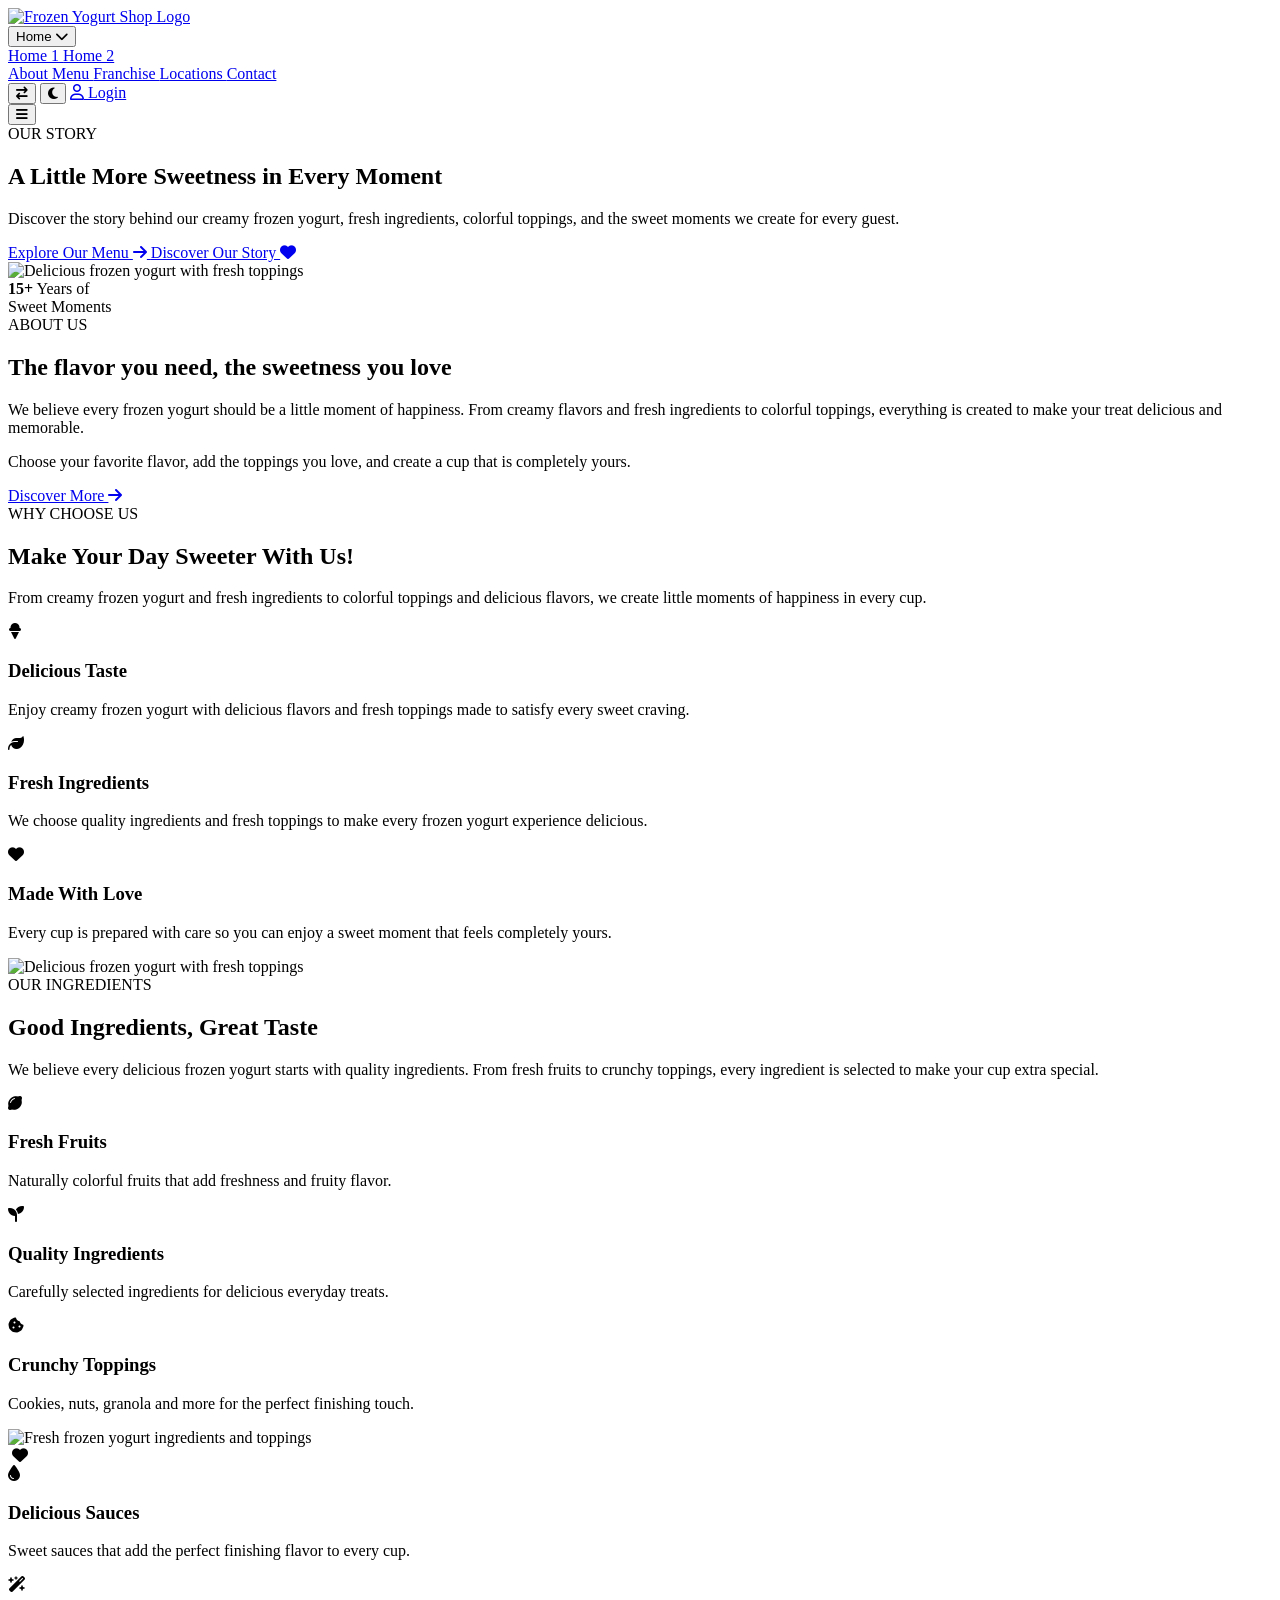
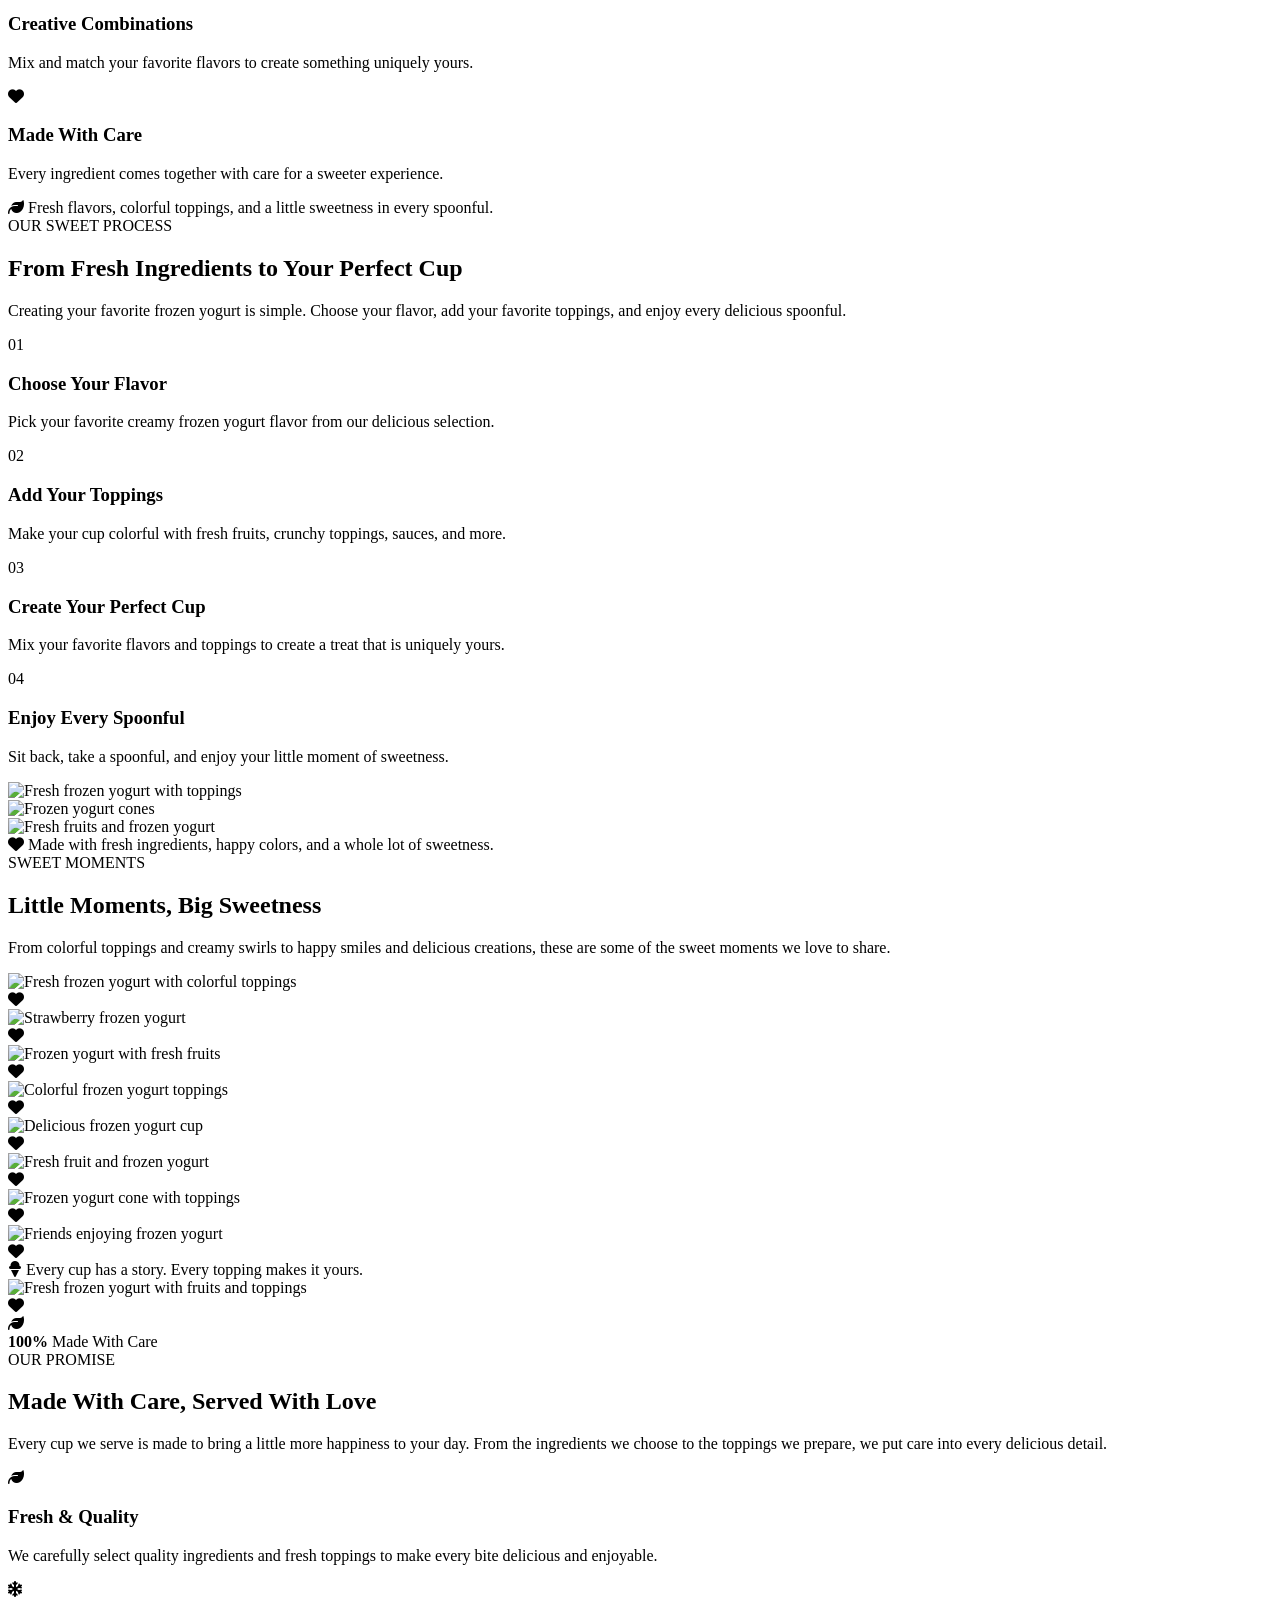
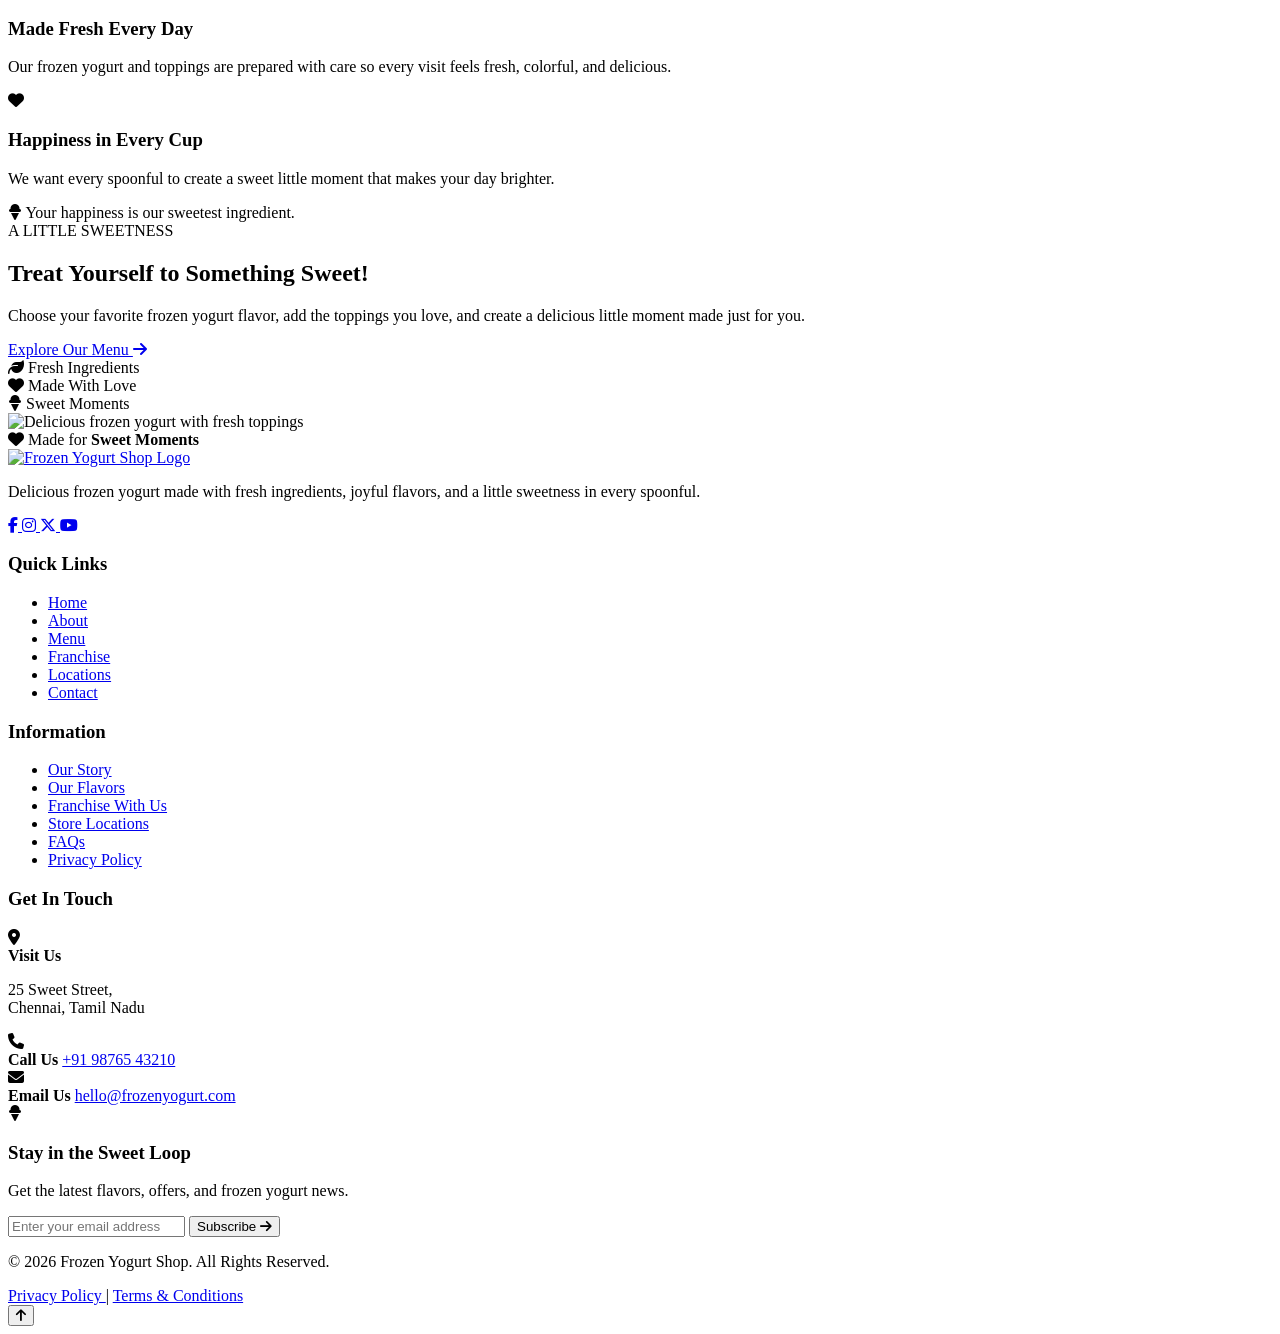
==== about.html @ fe664c63 "Add files via upload" ====
<!DOCTYPE html>

<html lang="en">

<head>
  <meta charset="UTF-8">
  <meta name="viewport" content="width=device-width, initial-scale=1.0">
  <title>Froyo Bliss | Frozen Yogurt Shop</title>

  <!-- Favicon -->

  <link rel="icon" type="image/png" href="images/logo.png">

  <!-- Google Fonts -->

  <link rel="preconnect" href="https://fonts.googleapis.com">
  <link rel="preconnect" href="https://fonts.gstatic.com" crossorigin>
  <link href="https://fonts.googleapis.com/css2?family=Poppins:wght@300;400;500;600;700;800&display=swap" rel="stylesheet">

  <!-- Font Awesome -->

  <link rel="stylesheet" href="https://cdnjs.cloudflare.com/ajax/libs/font-awesome/6.7.2/css/all.min.css">

  <!-- CSS -->

  <link rel="stylesheet" href="css/style.css">
  <link rel="stylesheet" href="css/responsive.css">
</head>

<body>

<!-- =========================================================
     FROZEN YOGURT SHOP
     HEADER START
========================================================= -->

<header class="site-header" id="siteHeader">

    <div class="header-container">

        <!-- =================================================
             LOGO
        ================================================== -->

        <a
            href="index.html"
            class="site-logo"
            aria-label="Frozen Yogurt Shop Home"
        >

            <img
                src="images/logo.png"
                alt="Frozen Yogurt Shop Logo"
            >

        </a>


        <!-- =================================================
             MAIN NAVIGATION
        ================================================== -->

        <nav
            class="main-nav"
            id="mainNav"
            aria-label="Main Navigation"
        >

            <!-- =============================================
                 HOME DROPDOWN
            ============================================== -->

            <div class="nav-dropdown">

                <button
                    type="button"
                    class="nav-dropdown-toggle"
                    aria-expanded="false"
                    aria-haspopup="true"
                >

                    <span>Home</span>

                    <i
                        class="fa-solid fa-chevron-down"
                        aria-hidden="true"
                    ></i>

                </button>


                <div class="nav-dropdown-menu">

                    <a href="index.html">
                        Home 1
                    </a>

                    <a href="home2.html">
                        Home 2
                    </a>

                </div>

            </div>


            <!-- =============================================
                 ABOUT
            ============================================== -->

            <a
                href="about.html"
                class="nav-link active"
            >
                About
            </a>


            <!-- =============================================
                 MENU
            ============================================== -->

            <a
                href="menu.html"
                class="nav-link"
            >
                Menu
            </a>


            <!-- =============================================
                 FRANCHISE
            ============================================== -->

            <a
                href="franchise.html"
                class="nav-link"
            >
                Franchise
            </a>


            <!-- =============================================
                 LOCATIONS
            ============================================== -->

            <a
                href="locations.html"
                class="nav-link"
            >
                Locations
            </a>


            <!-- =============================================
                 CONTACT
            ============================================== -->

            <a
                href="contact.html"
                class="nav-link"
            >
                Contact
            </a>


            <!-- =============================================
                 HEADER CONTROLS
            ============================================== -->

            <div class="header-controls">

                <!-- =========================================
                     RTL BUTTON
                ========================================== -->

                <button
                    type="button"
                    class="header-control-btn rtl-toggle"
                    id="rtlToggle"
                    aria-label="Switch to RTL mode"
                    title="RTL Mode"
                >

                    <i
                        class="fa-solid fa-arrow-right-arrow-left"
                        aria-hidden="true"
                    ></i>

                </button>


                <!-- =========================================
                     DARK MODE BUTTON
                ========================================== -->

                <button
                    type="button"
                    class="header-control-btn dark-mode-toggle"
                    id="darkModeToggle"
                    aria-label="Enable dark mode"
                    title="Dark Mode"
                >

                    <i
                        class="fa-solid fa-moon"
                        aria-hidden="true"
                    ></i>

                </button>


                <!-- =========================================
                     LOGIN BUTTON
                ========================================== -->

                <a
                    href="login.html"
                    class="login-btn"
                >

                    <i
                        class="fa-regular fa-user"
                        aria-hidden="true"
                    ></i>

                    <span>
                        Login
                    </span>

                </a>

            </div>

        </nav>


        <!-- =================================================
             HAMBURGER BUTTON
        ================================================== -->

        <button
            type="button"
            class="menu-toggle"
            id="menuToggle"
            aria-label="Open navigation menu"
            aria-expanded="false"
            aria-controls="mainNav"
        >

            <i
                class="fa-solid fa-bars"
                aria-hidden="true"
            ></i>

        </button>

    </div>

</header>
<!-- =========================================================
     ABOUT PAGE - HERO
========================================================= -->

<section class="about-hero" id="aboutHero">

    <div class="about-hero-overlay"></div>

    <div class="about-hero-container">

        <div class="about-hero-content">

            <span class="about-hero-label">
                OUR STORY
            </span>

            <h1>
                A Little More
                <span>Sweetness</span>
                in Every Moment
            </h1>

            <p>
                Discover the story behind our creamy frozen yogurt,
                fresh ingredients, colorful toppings, and the
                sweet moments we create for every guest.
            </p>

            <div class="about-hero-buttons">

                <a
                    href="menu.html"
                    class="about-hero-btn"
                >
                    Explore Our Menu

                    <i
                        class="fa-solid fa-arrow-right"
                        aria-hidden="true"
                    ></i>
                </a>

                <a
                    href="#aboutStory"
                    class="about-hero-link"
                >
                    Discover Our Story

                    <i
                        class="fa-solid fa-heart"
                        aria-hidden="true"
                    ></i>
                </a>

            </div>

        </div>

    </div>

</section>
<!-- =========================================================
     ABOUT PAGE - OUR STORY
========================================================= -->

<section class="about-story" id="aboutStory">

    <div class="about-story-container">

        <!-- ================================================
             IMAGE AREA
        ================================================= -->

        <div class="about-story-image-area">

            <div class="about-story-mint-shape"></div>

            <div class="about-story-image">
                <img
                    src="images/about-story.jpg"
                    alt="Delicious frozen yogurt with fresh toppings"
                >
            </div>

            <!-- EXPERIENCE BADGE -->
            <div class="about-story-badge">
                <strong>15+</strong>
                <span>Years of<br>Sweet Moments</span>
            </div>

            <!-- DECORATIONS -->
            <span class="about-story-decoration about-story-decoration-one"></span>
            <span class="about-story-decoration about-story-decoration-two"></span>
            <span class="about-story-decoration about-story-decoration-three"></span>

        </div>


        <!-- ================================================
             CONTENT AREA
        ================================================= -->

        <div class="about-story-content">

            <span class="about-story-label">
                ABOUT US
            </span>

            <h2>
                The flavor you need,
                <span>the sweetness you love</span>
            </h2>

            <p class="about-story-description">
                We believe every frozen yogurt should be a little
                moment of happiness. From creamy flavors and fresh
                ingredients to colorful toppings, everything is
                created to make your treat delicious and memorable.
            </p>

            <p class="about-story-description">
                Choose your favorite flavor, add the toppings you love,
                and create a cup that is completely yours.
            </p>

            <a href="menu.html" class="about-story-btn">
                Discover More
                <i class="fa-solid fa-arrow-right" aria-hidden="true"></i>
            </a>

        </div>

    </div>

</section>
<!-- =========================================================
     ABOUT PAGE - WHY CHOOSE US
========================================================= -->

<section class="about-why" id="aboutWhy">

    <div class="about-why-container">

        <!-- ================================================
             CONTENT
        ================================================= -->

        <div class="about-why-content">

            <span class="about-why-label">
                WHY CHOOSE US
            </span>

            <h2>
                Make Your Day
                <span>Sweeter With Us!</span>
            </h2>

            <p class="about-why-intro">
                From creamy frozen yogurt and fresh ingredients
                to colorful toppings and delicious flavors,
                we create little moments of happiness in every cup.
            </p>


            <!-- FEATURE 01 -->

            <div class="about-why-feature">

                <div class="about-why-icon">
                    <i class="fa-solid fa-ice-cream"></i>
                </div>

                <div class="about-why-feature-content">

                    <h3>
                        Delicious Taste
                    </h3>

                    <p>
                        Enjoy creamy frozen yogurt with delicious
                        flavors and fresh toppings made to satisfy
                        every sweet craving.
                    </p>

                </div>

            </div>


            <!-- FEATURE 02 -->

            <div class="about-why-feature">

                <div class="about-why-icon">
                    <i class="fa-solid fa-leaf"></i>
                </div>

                <div class="about-why-feature-content">

                    <h3>
                        Fresh Ingredients
                    </h3>

                    <p>
                        We choose quality ingredients and fresh
                        toppings to make every frozen yogurt
                        experience delicious.
                    </p>

                </div>

            </div>


            <!-- FEATURE 03 -->

            <div class="about-why-feature">

                <div class="about-why-icon">
                    <i class="fa-solid fa-heart"></i>
                </div>

                <div class="about-why-feature-content">

                    <h3>
                        Made With Love
                    </h3>

                    <p>
                        Every cup is prepared with care so you
                        can enjoy a sweet moment that feels
                        completely yours.
                    </p>

                </div>

            </div>

        </div>


        <!-- ================================================
             IMAGE
        ================================================= -->

        <div class="about-why-image-area">

            <div class="about-why-mint-shape"></div>

            <div class="about-why-image">

                <img
                    src="images/about-why.jpg"
                    alt="Delicious frozen yogurt with fresh toppings"
                >

            </div>


            <!-- DECORATIONS -->

            <span class="about-why-decoration about-why-decoration-one"></span>

            <span class="about-why-decoration about-why-decoration-two"></span>

            <span class="about-why-decoration about-why-decoration-three"></span>

            <span class="about-why-decoration about-why-decoration-four"></span>

        </div>

    </div>

</section>
<!-- =========================================================
     ABOUT PAGE - OUR INGREDIENTS
========================================================= -->

<section class="about-ingredients" id="aboutIngredients">

    <div class="about-ingredients-container">

        <!-- =================================================
             SECTION HEADING
        ================================================== -->

        <div class="about-ingredients-heading">

            <span class="about-ingredients-label">
                OUR INGREDIENTS
            </span>

            <h2>
                Good Ingredients,
                <span>Great Taste</span>
            </h2>

            <p>
                We believe every delicious frozen yogurt starts
                with quality ingredients. From fresh fruits to
                crunchy toppings, every ingredient is selected
                to make your cup extra special.
            </p>

        </div>


        <!-- =================================================
             INGREDIENTS CONTENT
        ================================================== -->

        <div class="about-ingredients-content">

            <!-- LEFT INGREDIENTS -->

            <div class="about-ingredients-list about-ingredients-left">

                <div class="about-ingredient-item">

                    <div class="about-ingredient-icon">
                        <i class="fa-solid fa-lemon"></i>
                    </div>

                    <div class="about-ingredient-text">
                        <h3>Fresh Fruits</h3>

                        <p>
                            Naturally colorful fruits that add
                            freshness and fruity flavor.
                        </p>
                    </div>

                </div>


                <div class="about-ingredient-item">

                    <div class="about-ingredient-icon">
                        <i class="fa-solid fa-seedling"></i>
                    </div>

                    <div class="about-ingredient-text">
                        <h3>Quality Ingredients</h3>

                        <p>
                            Carefully selected ingredients for
                            delicious everyday treats.
                        </p>
                    </div>

                </div>


                <div class="about-ingredient-item">

                    <div class="about-ingredient-icon">
                        <i class="fa-solid fa-cookie-bite"></i>
                    </div>

                    <div class="about-ingredient-text">
                        <h3>Crunchy Toppings</h3>

                        <p>
                            Cookies, nuts, granola and more for
                            the perfect finishing touch.
                        </p>
                    </div>

                </div>

            </div>


            <!-- =================================================
                 CENTER IMAGE
            ================================================== -->

            <div class="about-ingredients-center">

                <div class="about-ingredients-circle"></div>

                <div class="about-ingredients-image">

                    <img
                        src="images/about-ingredients.jpg"
                        alt="Fresh frozen yogurt ingredients and toppings"
                    >

                </div>

                <span class="about-ingredients-floating about-ingredients-floating-one">
                    <i class="fa-solid fa-strawberry"></i>
                </span>

                <span class="about-ingredients-floating about-ingredients-floating-two">
                    <i class="fa-solid fa-heart"></i>
                </span>

            </div>


            <!-- RIGHT INGREDIENTS -->

            <div class="about-ingredients-list about-ingredients-right">

                <div class="about-ingredient-item">

                    <div class="about-ingredient-icon">
                        <i class="fa-solid fa-droplet"></i>
                    </div>

                    <div class="about-ingredient-text">
                        <h3>Delicious Sauces</h3>

                        <p>
                            Sweet sauces that add the perfect
                            finishing flavor to every cup.
                        </p>
                    </div>

                </div>


                <div class="about-ingredient-item">

                    <div class="about-ingredient-icon">
                        <i class="fa-solid fa-wand-magic-sparkles"></i>
                    </div>

                    <div class="about-ingredient-text">
                        <h3>Creative Combinations</h3>

                        <p>
                            Mix and match your favorite flavors
                            to create something uniquely yours.
                        </p>
                    </div>

                </div>


                <div class="about-ingredient-item">

                    <div class="about-ingredient-icon">
                        <i class="fa-solid fa-heart"></i>
                    </div>

                    <div class="about-ingredient-text">
                        <h3>Made With Care</h3>

                        <p>
                            Every ingredient comes together with
                            care for a sweeter experience.
                        </p>
                    </div>

                </div>

            </div>

        </div>


        <!-- =================================================
             BOTTOM NOTE
        ================================================== -->

        <div class="about-ingredients-note">

            <i class="fa-solid fa-leaf"></i>

            <span>
                Fresh flavors, colorful toppings, and a little
                sweetness in every spoonful.
            </span>

        </div>

    </div>

</section>
<!-- =========================================================
     ABOUT PAGE - HOW WE MAKE IT
========================================================= -->

<section class="about-process" id="aboutProcess">

    <div class="about-process-container">

        <!-- =================================================
             SECTION HEADING
        ================================================== -->

        <div class="about-process-heading">

            <span class="about-process-label">
                OUR SWEET PROCESS
            </span>

            <h2>
                From Fresh Ingredients
                <span>to Your Perfect Cup</span>
            </h2>

            <p>
                Creating your favorite frozen yogurt is simple.
                Choose your flavor, add your favorite toppings,
                and enjoy every delicious spoonful.
            </p>

        </div>


        <!-- =================================================
             MAIN CONTENT
        ================================================== -->

        <div class="about-process-content">


            <!-- =================================================
                 LEFT — PROCESS LIST
            ================================================== -->

            <div class="about-process-list">


                <!-- STEP 01 -->

                <div class="about-process-item">

                    <div class="about-process-number">
                        01
                    </div>

                    <div class="about-process-line"></div>

                    <div class="about-process-text">

                        <h3>
                            Choose Your Flavor
                        </h3>

                        <p>
                            Pick your favorite creamy frozen yogurt
                            flavor from our delicious selection.
                        </p>

                    </div>

                </div>


                <!-- STEP 02 -->

                <div class="about-process-item">

                    <div class="about-process-number">
                        02
                    </div>

                    <div class="about-process-line"></div>

                    <div class="about-process-text">

                        <h3>
                            Add Your Toppings
                        </h3>

                        <p>
                            Make your cup colorful with fresh fruits,
                            crunchy toppings, sauces, and more.
                        </p>

                    </div>

                </div>


                <!-- STEP 03 -->

                <div class="about-process-item">

                    <div class="about-process-number">
                        03
                    </div>

                    <div class="about-process-line"></div>

                    <div class="about-process-text">

                        <h3>
                            Create Your Perfect Cup
                        </h3>

                        <p>
                            Mix your favorite flavors and toppings
                            to create a treat that is uniquely yours.
                        </p>

                    </div>

                </div>


                <!-- STEP 04 -->

                <div class="about-process-item">

                    <div class="about-process-number">
                        04
                    </div>

                    <div class="about-process-line"></div>

                    <div class="about-process-text">

                        <h3>
                            Enjoy Every Spoonful
                        </h3>

                        <p>
                            Sit back, take a spoonful, and enjoy
                            your little moment of sweetness.
                        </p>

                    </div>

                </div>

            </div>


            <!-- =================================================
                 RIGHT — IMAGE COLLAGE
            ================================================== -->

            <div class="about-process-gallery">

                <div class="about-process-image about-process-image-large">

                    <img
                        src="images/about-process-1.jpg"
                        alt="Fresh frozen yogurt with toppings"
                    >

                </div>


                <div class="about-process-image about-process-image-top">

                    <img
                        src="images/about-process-2.jpg"
                        alt="Frozen yogurt cones"
                    >

                </div>


                <div class="about-process-image about-process-image-bottom">

                    <img
                        src="images/about-process-3.jpg"
                        alt="Fresh fruits and frozen yogurt"
                    >

                </div>


                <!-- Decorative elements -->

                <span class="about-process-decoration about-process-decoration-one"></span>

                <span class="about-process-decoration about-process-decoration-two"></span>

                <span class="about-process-decoration about-process-decoration-three"></span>

            </div>

        </div>


        <!-- =================================================
             BOTTOM NOTE
        ================================================== -->

        <div class="about-process-note">

            <i class="fa-solid fa-heart"></i>

            <span>
                Made with fresh ingredients, happy colors,
                and a whole lot of sweetness.
            </span>

        </div>

    </div>

</section>
<!-- =========================================================
     ABOUT PAGE - SWEET MOMENTS / GALLERY
========================================================= -->

<section class="about-gallery" id="aboutGallery">

    <div class="about-gallery-container">

        <!-- =================================================
             SECTION HEADING
        ================================================== -->

        <div class="about-gallery-heading">

            <span class="about-gallery-label">
                SWEET MOMENTS
            </span>

            <h2>
                Little Moments,
                <span>Big Sweetness</span>
            </h2>

            <p>
                From colorful toppings and creamy swirls to
                happy smiles and delicious creations, these are
                some of the sweet moments we love to share.
            </p>

        </div>


        <!-- =================================================
             GALLERY
        ================================================== -->

        <div class="about-gallery-grid">


            <!-- =================================================
                 LARGE IMAGE
            ================================================== -->

            <div class="about-gallery-item about-gallery-item-large">

                <img
                    src="images/about-gallery-1.jpg"
                    alt="Fresh frozen yogurt with colorful toppings"
                    loading="lazy"
                >

                <div class="about-gallery-overlay">

                    <span>
                        <i class="fa-solid fa-heart"></i>
                    </span>

                </div>

            </div>


            <!-- =================================================
                 IMAGE 2
            ================================================== -->

            <div class="about-gallery-item">

                <img
                    src="images/about-gallery-2.jpg"
                    alt="Strawberry frozen yogurt"
                    loading="lazy"
                >

                <div class="about-gallery-overlay">

                    <span>
                        <i class="fa-solid fa-heart"></i>
                    </span>

                </div>

            </div>


            <!-- =================================================
                 IMAGE 3
            ================================================== -->

            <div class="about-gallery-item">

                <img
                    src="images/about-gallery-3.jpg"
                    alt="Frozen yogurt with fresh fruits"
                    loading="lazy"
                >

                <div class="about-gallery-overlay">

                    <span>
                        <i class="fa-solid fa-heart"></i>
                    </span>

                </div>

            </div>


            <!-- =================================================
                 IMAGE 4
            ================================================== -->

            <div class="about-gallery-item">

                <img
                    src="images/about-gallery-4.jpg"
                    alt="Colorful frozen yogurt toppings"
                    loading="lazy"
                >

                <div class="about-gallery-overlay">

                    <span>
                        <i class="fa-solid fa-heart"></i>
                    </span>

                </div>

            </div>


            <!-- =================================================
                 IMAGE 5
            ================================================== -->

            <div class="about-gallery-item about-gallery-item-tall">

                <img
                    src="images/about-gallery-5.jpg"
                    alt="Delicious frozen yogurt cup"
                    loading="lazy"
                >

                <div class="about-gallery-overlay">

                    <span>
                        <i class="fa-solid fa-heart"></i>
                    </span>

                </div>

            </div>


            <!-- =================================================
                 IMAGE 6
            ================================================== -->

            <div class="about-gallery-item">

                <img
                    src="images/about-gallery-6.jpg"
                    alt="Fresh fruit and frozen yogurt"
                    loading="lazy"
                >

                <div class="about-gallery-overlay">

                    <span>
                        <i class="fa-solid fa-heart"></i>
                    </span>

                </div>

            </div>


            <!-- =================================================
                 IMAGE 7
            ================================================== -->

            <div class="about-gallery-item">

                <img
                    src="images/about-gallery-7.jpg"
                    alt="Frozen yogurt cone with toppings"
                    loading="lazy"
                >

                <div class="about-gallery-overlay">

                    <span>
                        <i class="fa-solid fa-heart"></i>
                    </span>

                </div>

            </div>


            <!-- =================================================
                 IMAGE 8
            ================================================== -->

            <div class="about-gallery-item about-gallery-item-wide">

                <img
                    src="images/about-gallery-8.jpg"
                    alt="Friends enjoying frozen yogurt"
                    loading="lazy"
                >

                <div class="about-gallery-overlay">

                    <span>
                        <i class="fa-solid fa-heart"></i>
                    </span>

                </div>

            </div>


            <!-- =================================================
                 DECORATIVE SHAPES
            ================================================== -->

            <span class="about-gallery-decoration about-gallery-decoration-one"></span>

            <span class="about-gallery-decoration about-gallery-decoration-two"></span>

            <span class="about-gallery-decoration about-gallery-decoration-three"></span>

        </div>


        <!-- =================================================
             BOTTOM MESSAGE
        ================================================== -->

        <div class="about-gallery-note">

            <i class="fa-solid fa-ice-cream"></i>

            <span>
                Every cup has a story. Every topping makes it yours.
            </span>

        </div>

    </div>

</section>
<!-- =========================================================
     ABOUT SECTION 7 — OUR PROMISE
========================================================= -->

<section class="about-promise" id="aboutPromise">

    <div class="about-promise-container">

        <!-- =================================================
             LEFT — IMAGE AREA
        ================================================== -->

        <div class="about-promise-image-area">

            <!-- Mint Organic Shape -->
            <div class="about-promise-mint-shape"></div>

            <!-- Main Image -->
            <div class="about-promise-image">

                <img
                    src="images/about-promise.jpg"
                    alt="Fresh frozen yogurt with fruits and toppings"
                    loading="lazy"
                >

            </div>

            <!-- Decorative Elements -->
            <span class="about-promise-decoration about-promise-decoration-one"></span>

            <span class="about-promise-decoration about-promise-decoration-two"></span>

            <span class="about-promise-decoration about-promise-decoration-three">
                <i class="fa-solid fa-heart" aria-hidden="true"></i>
            </span>

            <!-- Small Floating Badge -->
            <div class="about-promise-badge">

                <i class="fa-solid fa-leaf" aria-hidden="true"></i>

                <div>
                    <strong>100%</strong>
                    <span>Made With Care</span>
                </div>

            </div>

        </div>


        <!-- =================================================
             RIGHT — CONTENT AREA
        ================================================== -->

        <div class="about-promise-content">

            <!-- Eyebrow -->
            <span class="about-promise-label">
                OUR PROMISE
            </span>


            <!-- Heading -->
            <h2>
                Made With Care,
                <span>Served With Love</span>
            </h2>


            <!-- Description -->
            <p class="about-promise-intro">
                Every cup we serve is made to bring a little more
                happiness to your day. From the ingredients we choose
                to the toppings we prepare, we put care into every
                delicious detail.
            </p>


            <!-- =================================================
                 PROMISE ITEMS
            ================================================== -->

            <div class="about-promise-list">


                <!-- Promise 01 -->
                <div class="about-promise-item">

                    <div class="about-promise-icon">
                        <i class="fa-solid fa-leaf" aria-hidden="true"></i>
                    </div>

                    <div class="about-promise-item-content">

                        <h3>
                            Fresh & Quality
                        </h3>

                        <p>
                            We carefully select quality ingredients
                            and fresh toppings to make every bite
                            delicious and enjoyable.
                        </p>

                    </div>

                </div>


                <!-- Promise 02 -->
                <div class="about-promise-item">

                    <div class="about-promise-icon">
                        <i class="fa-solid fa-snowflake" aria-hidden="true"></i>
                    </div>

                    <div class="about-promise-item-content">

                        <h3>
                            Made Fresh Every Day
                        </h3>

                        <p>
                            Our frozen yogurt and toppings are prepared
                            with care so every visit feels fresh,
                            colorful, and delicious.
                        </p>

                    </div>

                </div>


                <!-- Promise 03 -->
                <div class="about-promise-item">

                    <div class="about-promise-icon">
                        <i class="fa-solid fa-heart" aria-hidden="true"></i>
                    </div>

                    <div class="about-promise-item-content">

                        <h3>
                            Happiness in Every Cup
                        </h3>

                        <p>
                            We want every spoonful to create a sweet
                            little moment that makes your day brighter.
                        </p>

                    </div>

                </div>

            </div>


            <!-- Bottom Note -->
            <div class="about-promise-note">

                <i class="fa-solid fa-ice-cream" aria-hidden="true"></i>

                <span>
                    Your happiness is our sweetest ingredient.
                </span>

            </div>

        </div>

    </div>

</section>
<!-- =========================================================
     ABOUT SECTION 8 — FINAL CTA
========================================================= -->

<section class="about-final-cta" id="aboutFinalCta">

    <div class="about-final-cta-container">

        <!-- =================================================
             LEFT — CONTENT
        ================================================== -->

        <div class="about-final-cta-content">

            <!-- Eyebrow -->
            <span class="about-final-cta-label">
                A LITTLE SWEETNESS
            </span>


            <!-- Heading -->
            <h2>
                Treat Yourself to
                <span>Something Sweet!</span>
            </h2>


            <!-- Description -->
            <p>
                Choose your favorite frozen yogurt flavor,
                add the toppings you love, and create a
                delicious little moment made just for you.
            </p>


            <!-- CTA Button -->
            <a href="menu.html" class="about-final-cta-btn">
                Explore Our Menu

                <i
                    class="fa-solid fa-arrow-right"
                    aria-hidden="true"
                ></i>
            </a>


            <!-- Small Features -->
            <div class="about-final-cta-features">

                <div class="about-final-cta-feature">
                    <i
                        class="fa-solid fa-leaf"
                        aria-hidden="true"
                    ></i>

                    <span>Fresh Ingredients</span>
                </div>


                <div class="about-final-cta-feature">
                    <i
                        class="fa-solid fa-heart"
                        aria-hidden="true"
                    ></i>

                    <span>Made With Love</span>
                </div>


                <div class="about-final-cta-feature">
                    <i
                        class="fa-solid fa-ice-cream"
                        aria-hidden="true"
                    ></i>

                    <span>Sweet Moments</span>
                </div>

            </div>

        </div>


        <!-- =================================================
             RIGHT — IMAGE
        ================================================== -->

        <div class="about-final-cta-image-area">

            <!-- Decorative Shapes -->
            <span class="about-final-cta-decoration about-final-cta-decoration-one"></span>

            <span class="about-final-cta-decoration about-final-cta-decoration-two"></span>

            <span class="about-final-cta-decoration about-final-cta-decoration-three"></span>


            <!-- Main Image -->
            <div class="about-final-cta-image">

                <img
                    src="images/about-final-cta-yogurt.jpg"
                    alt="Delicious frozen yogurt with fresh toppings"
                    loading="lazy"
                >

            </div>


            <!-- Floating Badge -->
            <div class="about-final-cta-badge">

                <i
                    class="fa-solid fa-heart"
                    aria-hidden="true"
                ></i>

                <span>
                    Made for
                    <strong>Sweet Moments</strong>
                </span>

            </div>

        </div>

    </div>

</section>
<!-- =========================================================
     FOOTER
========================================================= -->

<footer class="site-footer" id="siteFooter">

    <div class="footer-container">

        <!-- =================================================
             FOOTER TOP
        ================================================== -->

        <div class="footer-top">


            <!-- BRAND -->
            <div class="footer-column footer-brand">

                <a href="index.html" class="footer-logo">
                    <img
                        src="images/logo.png"
                        alt="Frozen Yogurt Shop Logo"
                    >
                </a>

                <p class="footer-description">
                    Delicious frozen yogurt made with fresh
                    ingredients, joyful flavors, and a little
                    sweetness in every spoonful.
                </p>

                <!-- SOCIAL LINKS -->

                <div class="footer-social">

                    <a
                        href="#"
                        aria-label="Facebook"
                        title="Facebook"
                    >
                        <i class="fa-brands fa-facebook-f"></i>
                    </a>

                    <a
                        href="#"
                        aria-label="Instagram"
                        title="Instagram"
                    >
                        <i class="fa-brands fa-instagram"></i>
                    </a>

                    <a
                        href="#"
                        aria-label="Twitter"
                        title="Twitter"
                    >
                        <i class="fa-brands fa-x-twitter"></i>
                    </a>

                    <a
                        href="#"
                        aria-label="YouTube"
                        title="YouTube"
                    >
                        <i class="fa-brands fa-youtube"></i>
                    </a>

                </div>

            </div>


            <!-- QUICK LINKS -->

            <div class="footer-column">

                <h3 class="footer-title">
                    Quick Links
                </h3>

                <ul class="footer-links">

                    <li>
                        <a href="index.html">
                            Home
                        </a>
                    </li>

                    <li>
                        <a href="about.html">
                            About
                        </a>
                    </li>

                    <li>
                        <a href="menu.html">
                            Menu
                        </a>
                    </li>

                    <li>
                        <a href="franchise.html">
                            Franchise
                        </a>
                    </li>

                    <li>
                        <a href="locations.html">
                            Locations
                        </a>
                    </li>

                    <li>
                        <a href="contact.html">
                            Contact
                        </a>
                    </li>

                </ul>

            </div>


            <!-- INFORMATION -->

            <div class="footer-column">

                <h3 class="footer-title">
                    Information
                </h3>

                <ul class="footer-links">

                    <li>
                        <a href="#">
                            Our Story
                        </a>
                    </li>

                    <li>
                        <a href="#">
                            Our Flavors
                        </a>
                    </li>

                    <li>
                        <a href="#">
                            Franchise With Us
                        </a>
                    </li>

                    <li>
                        <a href="#">
                            Store Locations
                        </a>
                    </li>

                    <li>
                        <a href="#">
                            FAQs
                        </a>
                    </li>

                    <li>
                        <a href="#">
                            Privacy Policy
                        </a>
                    </li>

                </ul>

            </div>


            <!-- CONTACT -->

            <div class="footer-column footer-contact">

                <h3 class="footer-title">
                    Get In Touch
                </h3>


                <div class="footer-contact-item">

                    <span class="footer-contact-icon">
                        <i class="fa-solid fa-location-dot"></i>
                    </span>

                    <div>
                        <strong>Visit Us</strong>

                        <p>
                            25 Sweet Street,<br>
                            Chennai, Tamil Nadu
                        </p>
                    </div>

                </div>


                <div class="footer-contact-item">

                    <span class="footer-contact-icon">
                        <i class="fa-solid fa-phone"></i>
                    </span>

                    <div>
                        <strong>Call Us</strong>

                        <a href="tel:+919876543210">
                            +91 98765 43210
                        </a>
                    </div>

                </div>


                <div class="footer-contact-item">

                    <span class="footer-contact-icon">
                        <i class="fa-solid fa-envelope"></i>
                    </span>

                    <div>
                        <strong>Email Us</strong>

                        <a href="mailto:hello@frozenyogurt.com">
                            hello@frozenyogurt.com
                        </a>
                    </div>

                </div>

            </div>

        </div>


        <!-- =================================================
             NEWSLETTER
        ================================================== -->

        <div class="footer-newsletter">

            <div class="newsletter-content">

                <span class="newsletter-icon">
                    <i class="fa-solid fa-ice-cream"></i>
                </span>

                <div>

                    <h3>
                        Stay in the Sweet Loop
                    </h3>

                    <p>
                        Get the latest flavors, offers, and
                        frozen yogurt news.
                    </p>

                </div>

            </div>


            <form
                class="newsletter-form"
                action="#"
                method="post"
            >

                <label
                    for="footerEmail"
                    class="sr-only"
                >
                    Email Address
                </label>

                <input
                    type="email"
                    id="footerEmail"
                    name="email"
                    placeholder="Enter your email address"
                    required
                >

                <button
                    type="submit"
                    class="newsletter-btn"
                >
                    Subscribe
                    <i class="fa-solid fa-arrow-right"></i>
                </button>

            </form>

        </div>


        <!-- =================================================
             FOOTER BOTTOM
        ================================================== -->

        <div class="footer-bottom">

            <p>
                © 2026 Frozen Yogurt Shop.
                All Rights Reserved.
            </p>

            <div class="footer-bottom-links">

                <a href="#">
                    Privacy Policy
                </a>

                <span>|</span>

                <a href="#">
                    Terms & Conditions
                </a>

            </div>

        </div>

    </div>

</footer>

 <!-- JS -->
<!-- =========================================================
     SCROLL TO TOP BUTTON
========================================================= -->

<button
    type="button"
    class="scroll-top-btn"
    id="scrollTopBtn"
    aria-label="Scroll to top"
    title="Back to Top"
>
    <i class="fa-solid fa-arrow-up" aria-hidden="true"></i>
</button>
  <script src="js/script.js"></script>

</body>
</html>
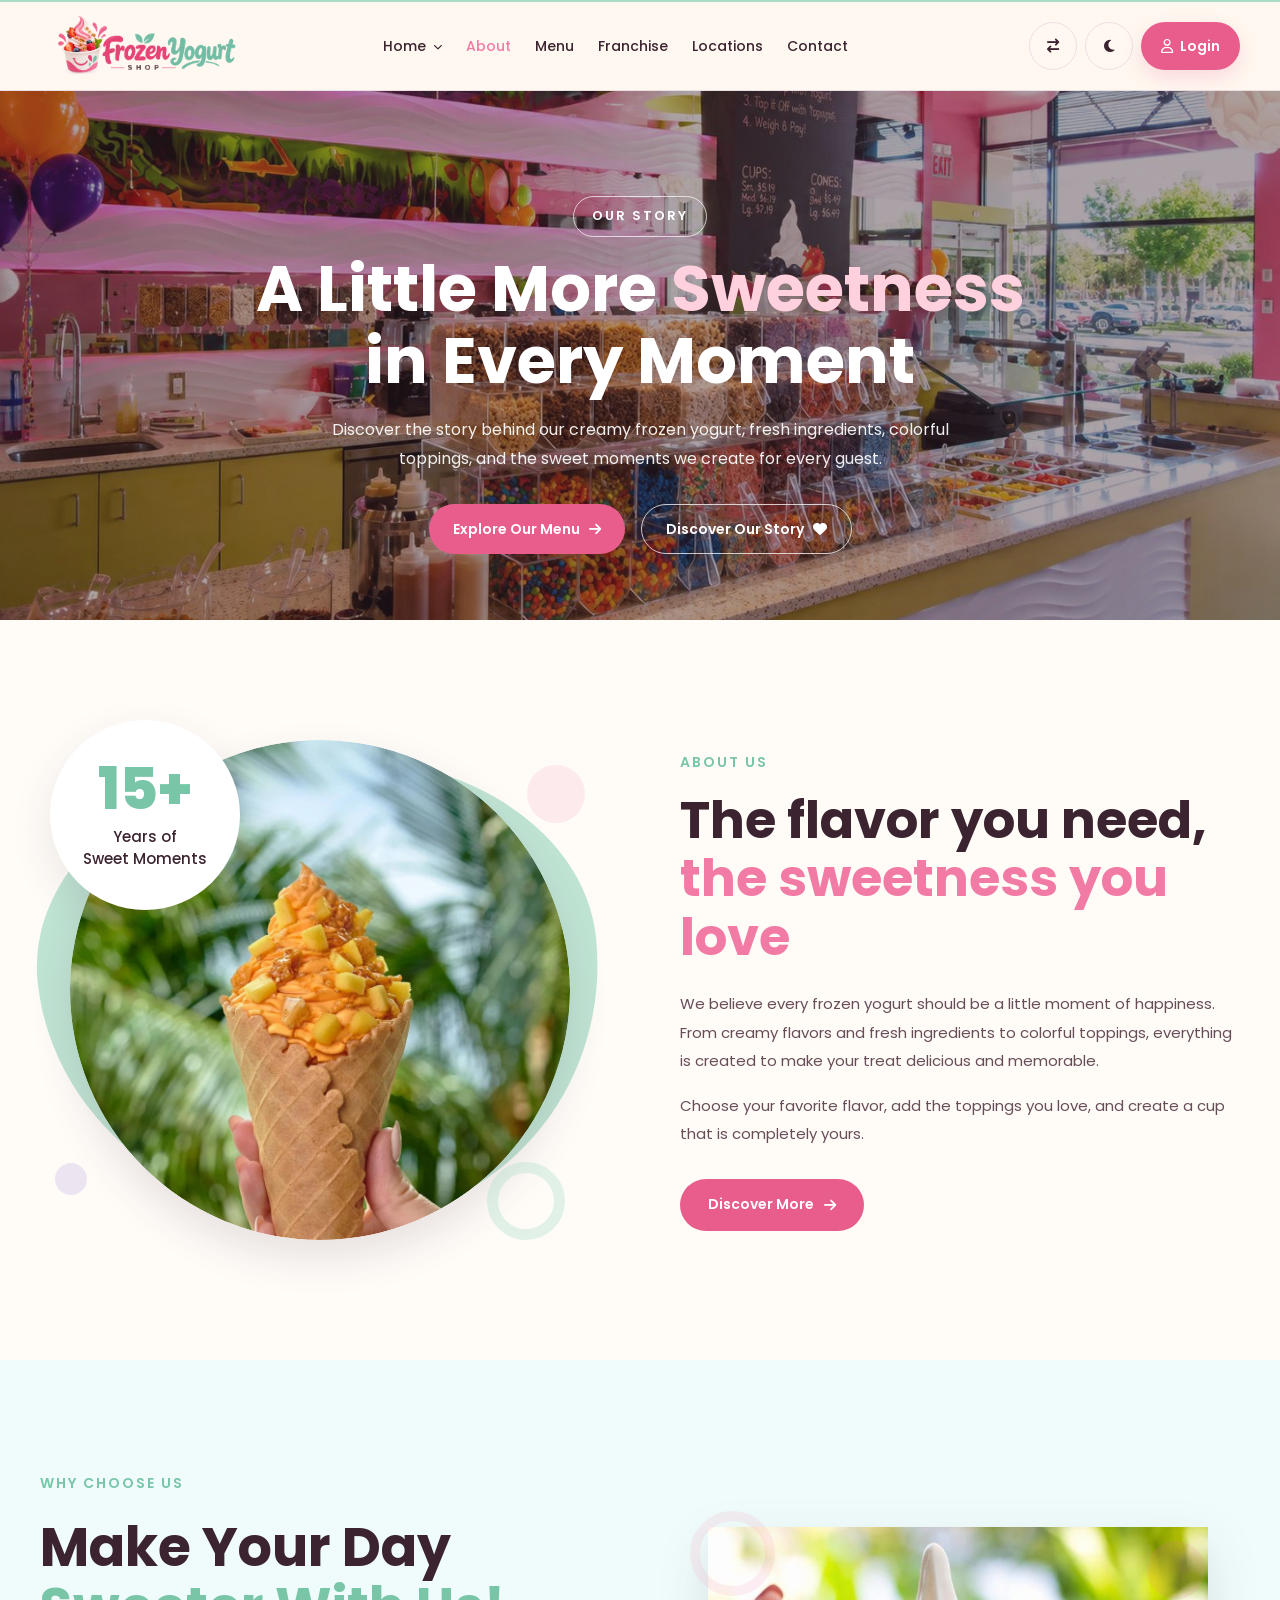
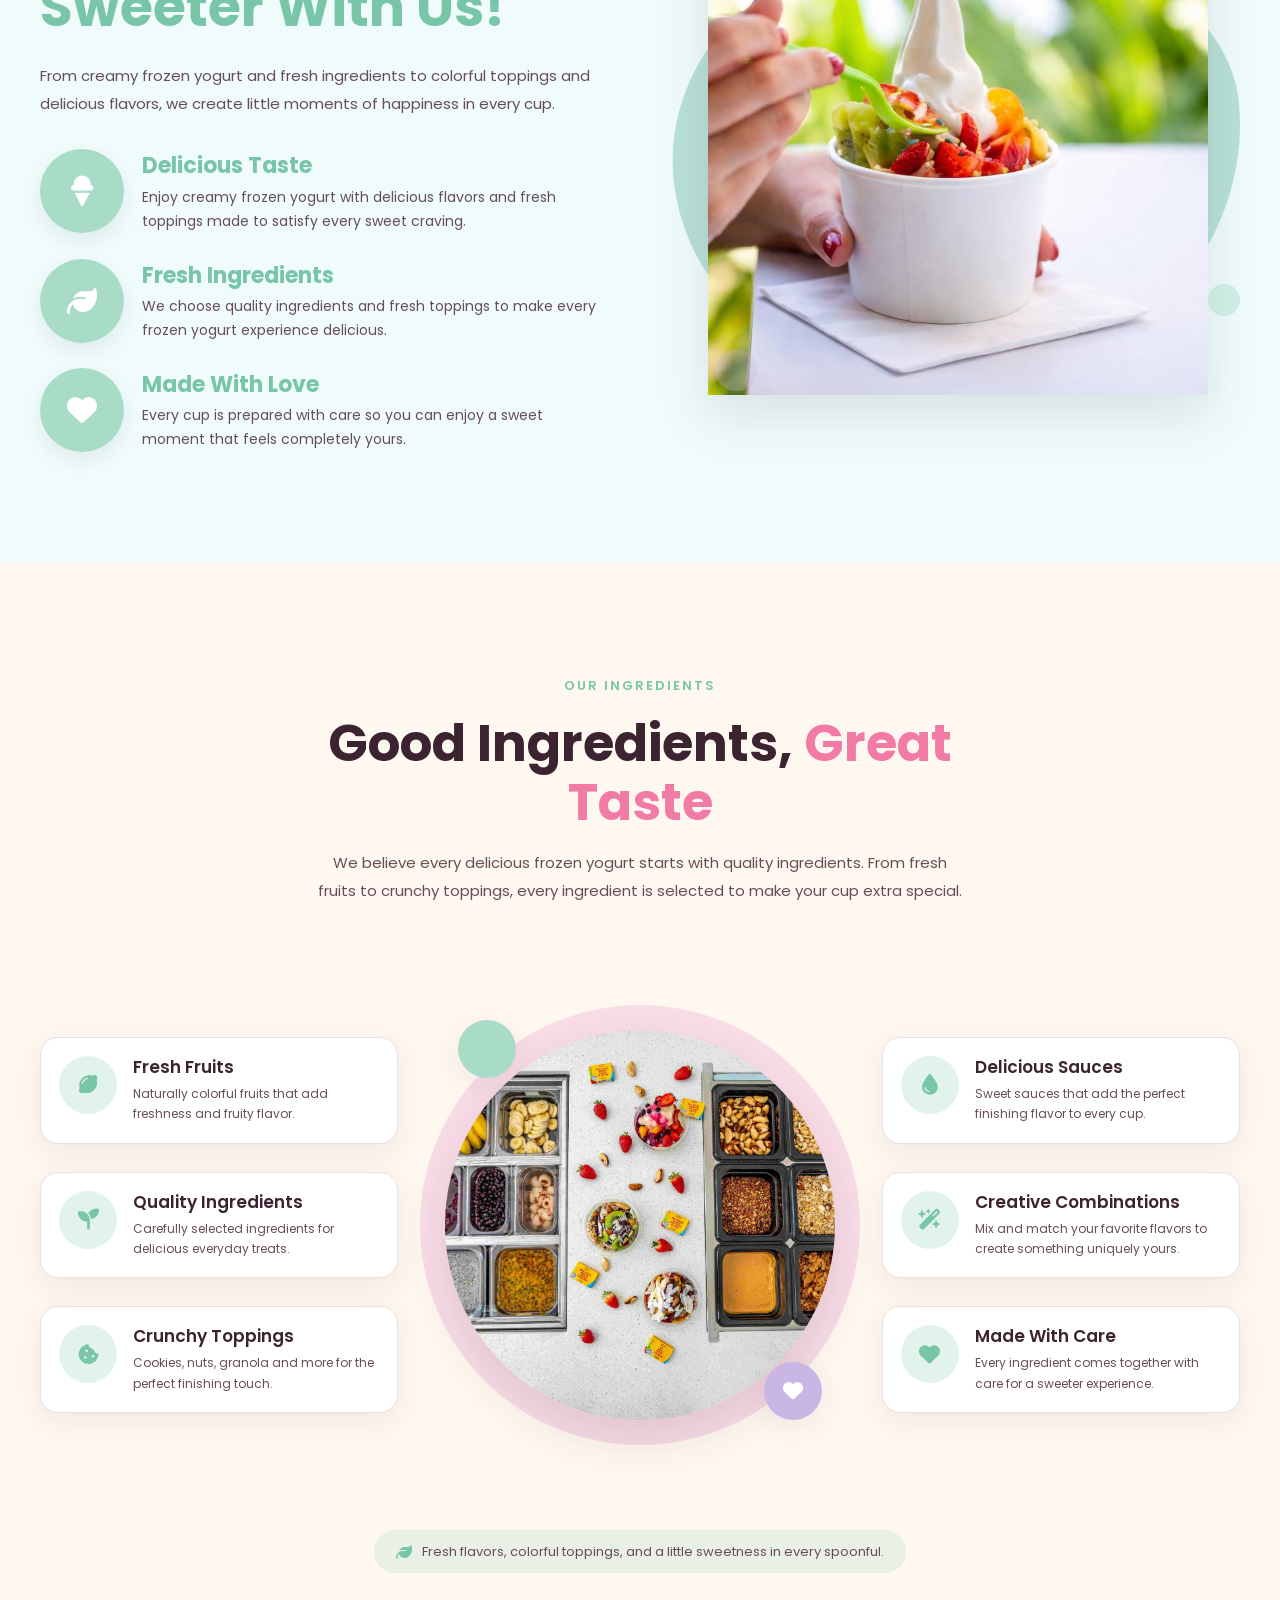
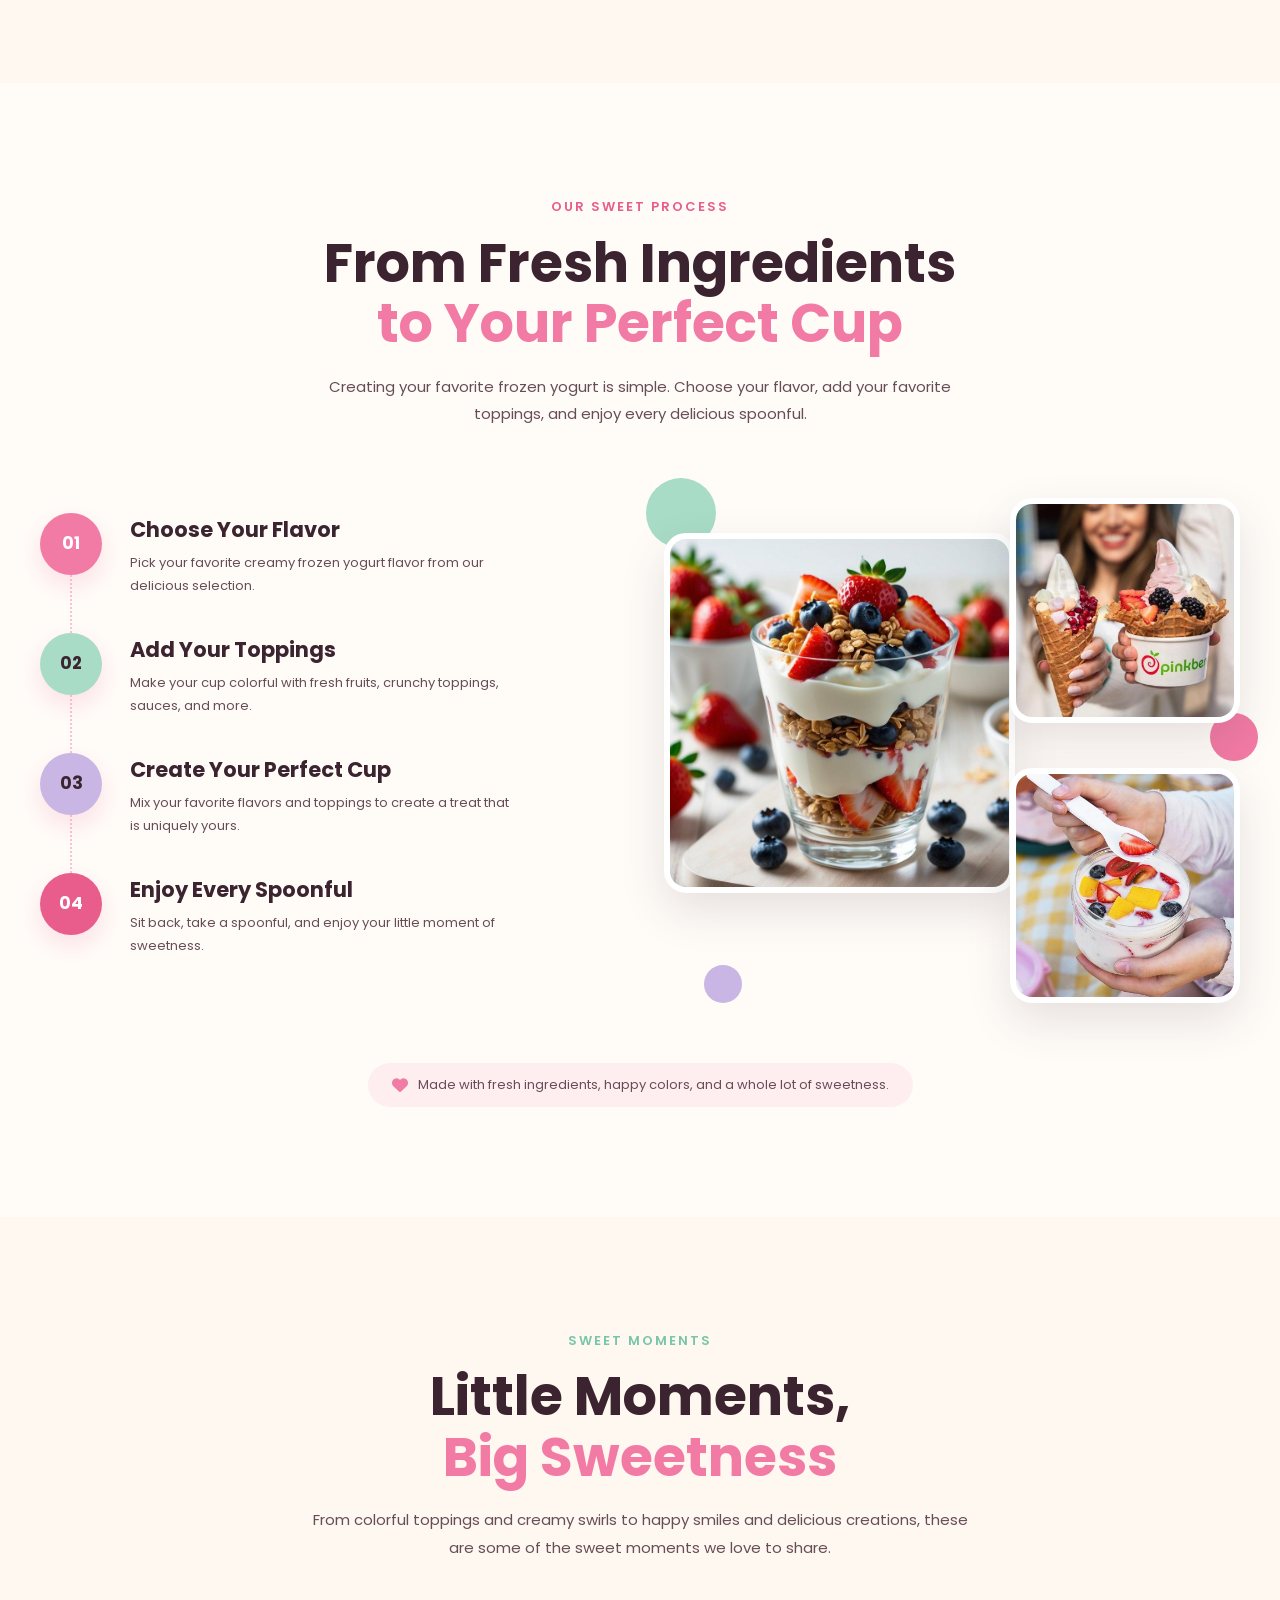
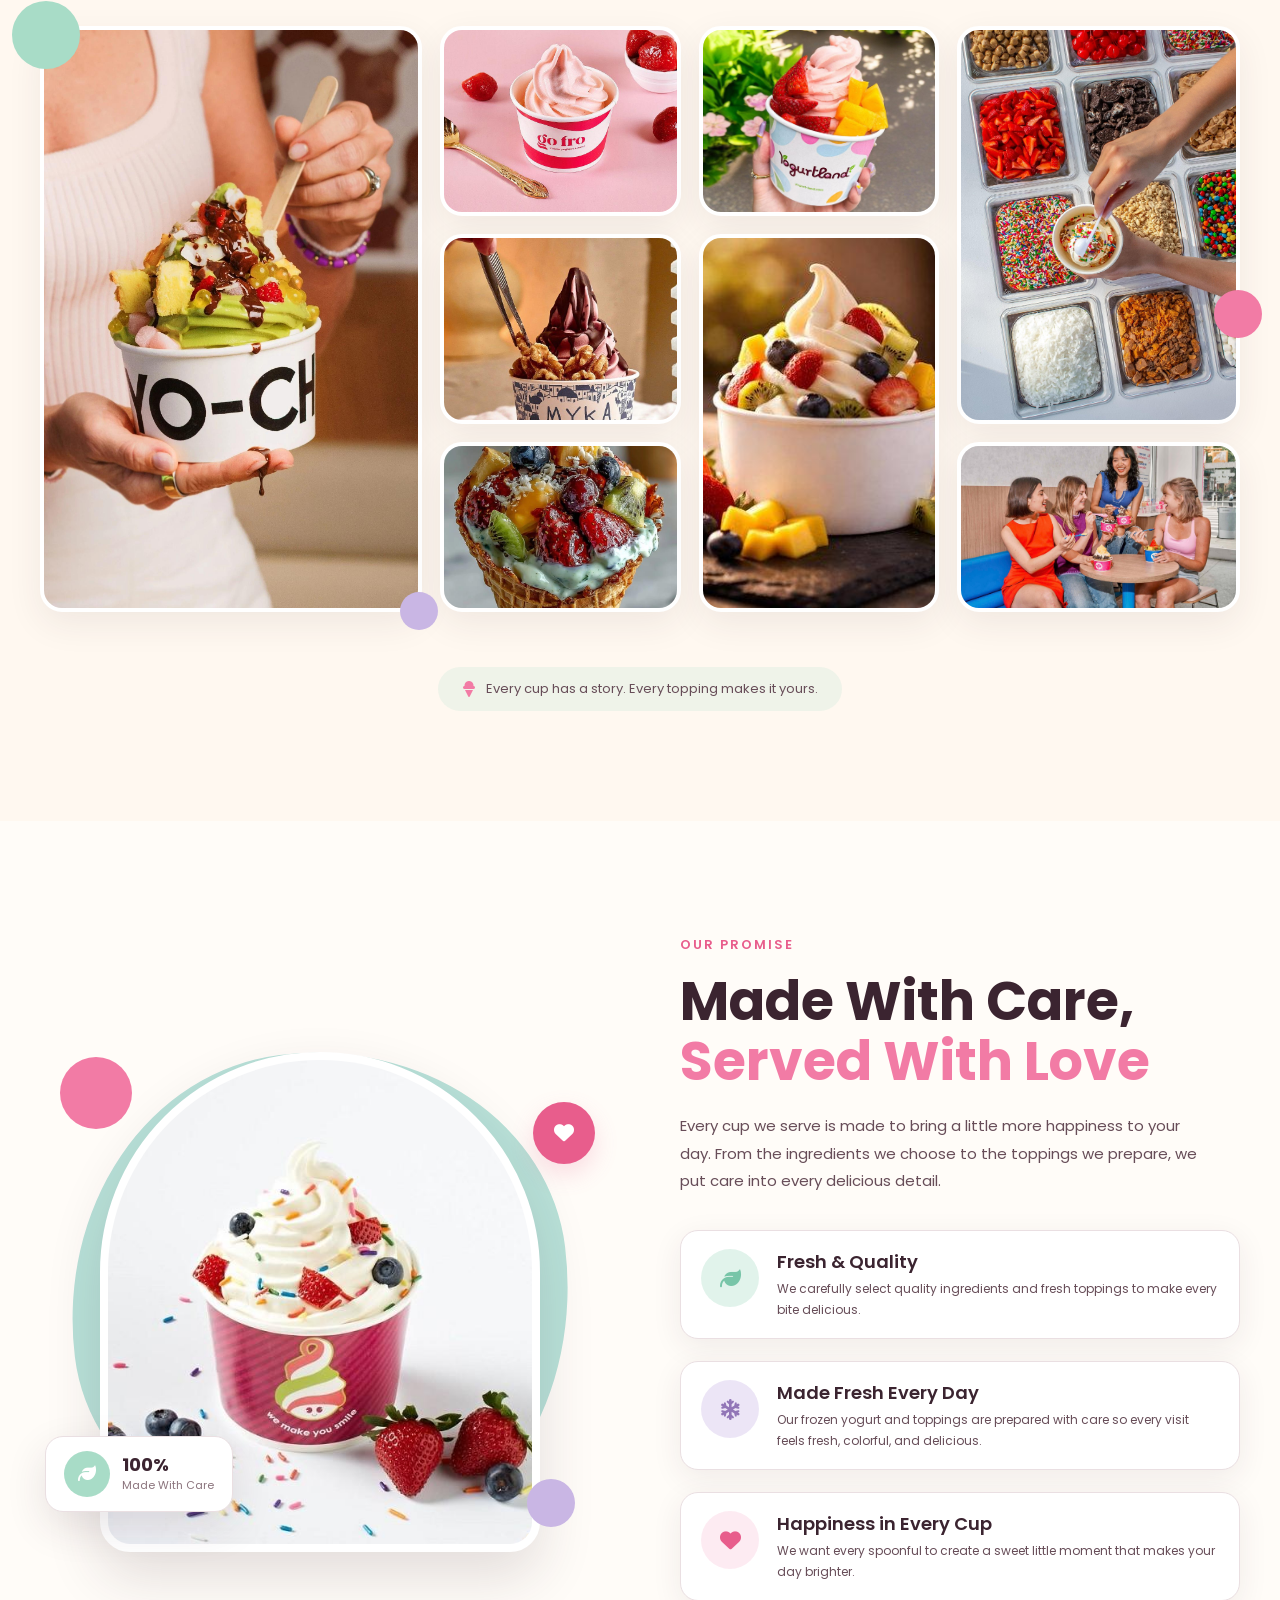
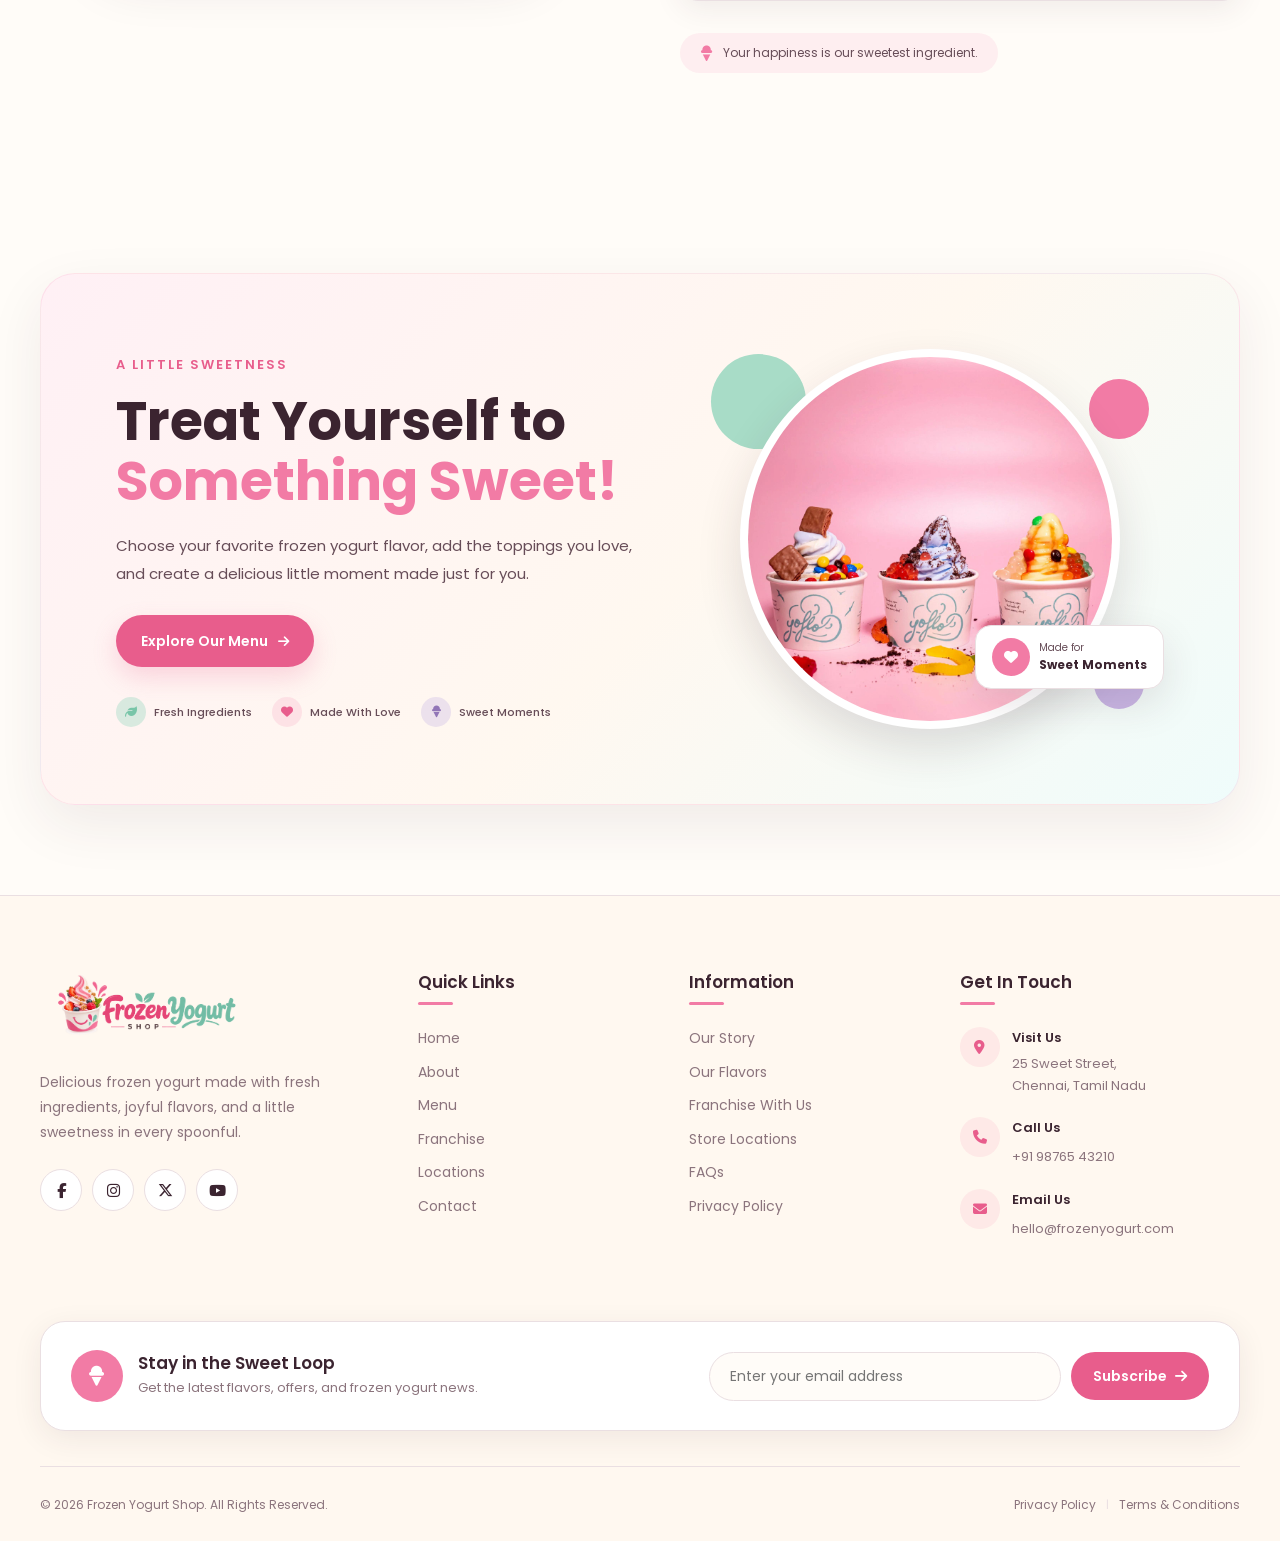
==== commit 433cd9f3: "Add files via upload" ====
--- a/about.html
+++ b/about.html
@@ -1315,7 +1315,7 @@
                         <p>
                             We carefully select quality ingredients
                             and fresh toppings to make every bite
-                            delicious and enjoyable.
+                            delicious.
                         </p>
 
                     </div>
--- a/css/style.css
+++ b/css/style.css
@@ -0,0 +1,28985 @@
+/* =========================================================
+   FROZEN YOGURT SHOP
+   PART 2 — MAIN CSS + DARK MODE
+========================================================= */
+/* =========================================================
+   HOME DROPDOWN - STABLE HOVER / CLICK
+========================================================= */
+
+.nav-dropdown {
+    position: relative;
+}
+
+.nav-dropdown-menu {
+    position: absolute;
+    top: calc(100% + 8px);
+    left: 50%;
+
+    min-width: 180px;
+
+    padding: 8px;
+
+    border-radius: 12px;
+
+    background: var(--dropdown-bg);
+
+    border: 1px solid var(--border-color);
+
+    box-shadow: var(--shadow-medium);
+
+    opacity: 0;
+    visibility: hidden;
+    pointer-events: none;
+
+    transform: translate(-50%, 8px);
+
+    transition:
+        opacity 0.25s ease,
+        visibility 0.25s ease,
+        transform 0.25s ease;
+
+    z-index: 9999;
+}
+
+
+/* Keep dropdown open when hovering Home */
+
+.nav-dropdown:hover .nav-dropdown-menu,
+.nav-dropdown.open .nav-dropdown-menu {
+    opacity: 1;
+    visibility: visible;
+    pointer-events: auto;
+
+    transform: translate(-50%, 0);
+}
+
+
+/* Invisible hover bridge */
+
+.nav-dropdown-menu::before {
+    content: "";
+
+    position: absolute;
+
+    top: -10px;
+    left: 0;
+    right: 0;
+
+    height: 10px;
+}
+
+
+/* Dropdown links */
+
+.nav-dropdown-menu a {
+    display: flex;
+
+    align-items: center;
+
+    min-height: 40px;
+
+    padding: 0 14px;
+
+    border-radius: 8px;
+
+    color: var(--text-color);
+
+    font-size: 12px;
+    font-weight: 500;
+
+    white-space: nowrap;
+
+    transition:
+        background-color 0.25s ease,
+        color 0.25s ease;
+}
+
+.nav-dropdown-menu a:hover {
+    background: var(--dropdown-hover);
+
+    color: var(--primary-dark);
+}
+
+
+/* =========================================================
+   TABLET / MOBILE
+========================================================= */
+
+@media (max-width: 1100px) {
+
+    .nav-dropdown-menu {
+        position: static;
+
+        width: 100%;
+
+        min-width: 0;
+
+        margin-top: 8px;
+
+        padding: 6px;
+
+        transform: none;
+
+        box-shadow: none;
+
+        opacity: 0;
+        visibility: hidden;
+        pointer-events: none;
+
+        max-height: 0;
+        overflow: hidden;
+
+        transition:
+            opacity 0.25s ease,
+            max-height 0.3s ease,
+            visibility 0.25s ease;
+    }
+
+    .nav-dropdown.open .nav-dropdown-menu {
+        opacity: 1;
+        visibility: visible;
+        pointer-events: auto;
+
+        max-height: 120px;
+
+        transform: none;
+    }
+
+    /* Disable desktop hover behavior on tablet/mobile */
+
+    .nav-dropdown:hover .nav-dropdown-menu {
+        opacity: 0;
+        visibility: hidden;
+        pointer-events: none;
+
+        max-height: 0;
+    }
+
+    .nav-dropdown.open:hover .nav-dropdown-menu {
+        opacity: 1;
+        visibility: visible;
+        pointer-events: auto;
+
+        max-height: 120px;
+    }
+
+    .nav-dropdown-menu a {
+        min-height: 42px;
+
+        padding: 0 15px;
+
+        font-size: 11px;
+    }
+}
+
+/* =========================================================
+   ROOT VARIABLES
+========================================================= */
+
+:root {
+
+    /* Brand Colors */
+    --primary-color: #f27ba5;
+    --primary-dark: #e85d8c;
+
+    --secondary-color: #a8dcc7;
+    --secondary-dark: #78c5a8;
+
+    --lavender-color: #c9b6e4;
+
+    /* Backgrounds */
+    --body-bg: #fffcf8;
+    --section-bg: #fff8f0;
+    --card-bg: #ffffff;
+
+    /* Text */
+    --heading-color: #3b2430;
+    --text-color: #674d58;
+    --muted-color: #8b747d;
+
+    /* Header */
+    --header-bg: #fff8f0;
+    --header-text: #3b2430;
+
+    /* Borders */
+    --border-color: #eadfe2;
+
+    /* Dropdown */
+    --dropdown-bg: #ffffff;
+    --dropdown-hover: #fff0f5;
+
+    /* Buttons */
+    --button-bg: #e85d8c;
+    --button-hover: #d94c7c;
+    --button-text: #ffffff;
+
+    /* Shadows */
+    --shadow-light:
+        0 8px 30px rgba(59, 36, 48, 0.08);
+
+    --shadow-medium:
+        0 15px 40px rgba(59, 36, 48, 0.12);
+
+    /* Radius */
+    --radius-small: 8px;
+    --radius-medium: 14px;
+    --radius-large: 25px;
+    --radius-pill: 50px;
+
+    /* Layout */
+    --container-width: 1200px;
+
+    /* Transition */
+    --transition: all 0.3s ease;
+}
+
+
+/* =========================================================
+   DARK MODE VARIABLES
+========================================================= */
+
+body.dark-mode {
+
+    --body-bg: #1d171b;
+    --section-bg: #251d22;
+    --card-bg: #30262b;
+
+    --heading-color: #fff4f7;
+    --text-color: #d8c7cd;
+    --muted-color: #ad9ba2;
+
+    --header-bg: #21191e;
+    --header-text: #fff4f7;
+
+    --border-color: #493b41;
+
+    --dropdown-bg: #30262b;
+    --dropdown-hover: #403139;
+
+    --shadow-light:
+        0 8px 30px rgba(0, 0, 0, 0.25);
+
+    --shadow-medium:
+        0 15px 40px rgba(0, 0, 0, 0.35);
+}
+
+
+/* =========================================================
+   RESET
+========================================================= */
+
+* {
+    margin: 0;
+    padding: 0;
+    box-sizing: border-box;
+}
+
+html {
+    scroll-behavior: smooth;
+}
+
+body {
+
+    font-family: "Poppins", sans-serif;
+
+    background: var(--body-bg);
+    color: var(--text-color);
+
+    line-height: 1.6;
+
+    transition:
+        background-color 0.3s ease,
+        color 0.3s ease;
+}
+
+a {
+    color: inherit;
+    text-decoration: none;
+}
+
+button,
+input,
+textarea,
+select {
+    font-family: inherit;
+}
+
+button {
+    border: none;
+    background: none;
+    cursor: pointer;
+}
+
+img {
+    max-width: 100%;
+    display: block;
+}
+
+
+/* =========================================================
+   COMMON CONTAINER
+========================================================= */
+
+.container {
+
+    width: min(
+        calc(100% - 40px),
+        var(--container-width)
+    );
+
+    margin: 0 auto;
+}
+
+
+/* =========================================================
+   HEADER
+========================================================= */
+
+.site-header {
+
+    position: fixed;
+
+    width: 100%;
+
+    background: var(--header-bg);
+
+    border-top: 2px solid var(--secondary-color);
+
+    border-bottom: 1px solid var(--border-color);
+
+    z-index: 1000;
+
+    transition:
+        background-color 0.3s ease,
+        border-color 0.3s ease,
+        box-shadow 0.3s ease;
+}
+
+
+/* =========================================================
+   HEADER CONTAINER
+========================================================= */
+
+.header-container {
+
+    position: relative;
+
+    width: min(
+        calc(100% - 40px),
+        var(--container-width)
+    );
+
+    min-height: 88px;
+
+    margin: 0 auto;
+
+    display: flex;
+
+    align-items: center;
+}
+
+
+/* =========================================================
+   LOGO
+========================================================= */
+
+.site-logo {
+
+    position: absolute;
+
+    left: 0;
+    top: 50%;
+
+    transform: translateY(-50%);
+
+    width: 205px;
+
+    z-index: 5;
+
+    transition: var(--transition);
+}
+
+.site-logo img {
+
+    width: 100%;
+
+    height: auto;
+}
+
+
+/* =========================================================
+   MAIN NAVIGATION
+========================================================= */
+
+.main-nav {
+
+    width: 100%;
+
+    min-height: 88px;
+
+    display: flex;
+
+    align-items: center;
+
+    justify-content: center;
+
+    gap: 24px;
+
+    /*
+       Reserve space for:
+       LEFT  = Logo
+       RIGHT = Controls
+    */
+    padding-left: 220px;
+    padding-right: 270px;
+}
+
+
+/* =========================================================
+   NORMAL NAV LINKS
+========================================================= */
+
+.nav-link {
+
+    position: relative;
+
+    display: inline-flex;
+
+    align-items: center;
+
+    justify-content: center;
+
+    white-space: nowrap;
+
+    color: var(--header-text);
+
+    font-size: 14px;
+
+    font-weight: 500;
+
+    transition: var(--transition);
+}
+
+.nav-link:hover {
+
+    color: var(--primary-dark);
+}
+
+
+/* =========================================================
+   HOME DROPDOWN
+========================================================= */
+
+.nav-dropdown {
+
+    position: relative;
+}
+
+
+/* Dropdown Button */
+
+.nav-dropdown-toggle {
+
+    display: inline-flex;
+
+    align-items: center;
+
+    justify-content: center;
+
+    gap: 7px;
+
+    color: var(--header-text);
+
+    font-size: 14px;
+
+    font-weight: 500;
+
+    white-space: nowrap;
+
+    transition: var(--transition);
+}
+
+.nav-dropdown-toggle:hover {
+
+    color: var(--primary-dark);
+}
+
+
+/* Arrow */
+
+.nav-dropdown-toggle i {
+
+    font-size: 9px;
+
+    transition: transform 0.3s ease;
+}
+
+
+/* =========================================================
+   DROPDOWN MENU
+========================================================= */
+
+.nav-dropdown-menu {
+
+    position: absolute;
+
+    top: calc(100% + 15px);
+
+    left: 50%;
+
+    min-width: 165px;
+
+    padding: 10px;
+
+    background: var(--dropdown-bg);
+
+    border: 1px solid var(--border-color);
+
+    border-radius: var(--radius-medium);
+
+    box-shadow: var(--shadow-medium);
+
+    opacity: 0;
+
+    visibility: hidden;
+
+    pointer-events: none;
+
+    transform:
+        translateX(-50%)
+        translateY(8px);
+
+    transition:
+        opacity 0.25s ease,
+        visibility 0.25s ease,
+        transform 0.25s ease;
+
+    z-index: 100;
+}
+
+
+/* Desktop Hover */
+
+.nav-dropdown:hover .nav-dropdown-menu {
+
+    opacity: 1;
+
+    visibility: visible;
+
+    pointer-events: auto;
+
+    transform:
+        translateX(-50%)
+        translateY(0);
+}
+
+
+/* Arrow Rotation */
+
+.nav-dropdown:hover
+.nav-dropdown-toggle i {
+
+    transform: rotate(180deg);
+}
+
+
+/* Dropdown Links */
+
+.nav-dropdown-menu a {
+
+    display: block;
+
+    padding: 10px 14px;
+
+    border-radius: 8px;
+
+    color: var(--text-color);
+
+    font-size: 13px;
+
+    font-weight: 500;
+
+    transition: var(--transition);
+}
+
+.nav-dropdown-menu a:hover {
+
+    background: var(--dropdown-hover);
+
+    color: var(--primary-dark);
+}
+
+
+/* =========================================================
+   HEADER CONTROLS
+========================================================= */
+
+.header-controls {
+
+    position: absolute;
+
+    right: 0;
+    top: 50%;
+
+    transform: translateY(-50%);
+
+    display: flex;
+
+    align-items: center;
+
+    gap: 8px;
+
+    z-index: 10;
+}
+
+
+/* =========================================================
+   RTL BUTTON + DARK MODE BUTTON
+========================================================= */
+
+.header-control-btn {
+
+    width: 48px;
+    height: 48px;
+
+    display: inline-flex;
+
+    align-items: center;
+    justify-content: center;
+
+    border: 1px solid var(--border-color);
+
+    border-radius: 50%;
+
+    color: var(--header-text);
+
+    background: transparent;
+
+    font-size: 15px;
+
+    transition: var(--transition);
+}
+
+
+/* Hover */
+
+.header-control-btn:hover {
+
+    color: #ffffff;
+
+    background: var(--primary-dark);
+
+    border-color: var(--primary-dark);
+
+    transform: translateY(-2px);
+}
+
+
+/* =========================================================
+   LOGIN BUTTON
+========================================================= */
+
+.login-btn {
+
+    min-height: 48px;
+
+    padding: 0 20px;
+
+    display: inline-flex;
+
+    align-items: center;
+
+    justify-content: center;
+
+    gap: 7px;
+
+    background: var(--button-bg);
+
+    color: var(--button-text);
+
+    border-radius: var(--radius-pill);
+
+    font-size: 14px;
+
+    font-weight: 600;
+
+    white-space: nowrap;
+
+    box-shadow:
+        0 8px 20px rgba(232, 93, 140, 0.20);
+
+    transition: var(--transition);
+}
+
+.login-btn:hover {
+
+    background: var(--button-hover);
+
+    transform: translateY(-2px);
+
+    box-shadow:
+        0 12px 25px rgba(232, 93, 140, 0.28);
+}
+
+.login-btn i {
+
+    font-size: 14px;
+}
+
+
+/* =========================================================
+   HAMBURGER BUTTON
+   Hidden on desktop.
+   Part 3 will show it on tablet/mobile.
+========================================================= */
+
+.menu-toggle {
+
+    display: none;
+
+    width: 46px;
+    height: 46px;
+
+    align-items: center;
+    justify-content: center;
+
+    border: 1px solid var(--border-color);
+
+    border-radius: 10px;
+
+    color: var(--header-text);
+
+    background: transparent;
+
+    font-size: 20px;
+
+    transition: var(--transition);
+
+    z-index: 1005;
+}
+
+.menu-toggle:hover {
+
+    color: #ffffff;
+
+    background: var(--primary-dark);
+
+    border-color: var(--primary-dark);
+}
+
+
+/* =========================================================
+   SECTION COMMON STYLES
+========================================================= */
+
+.section-padding {
+
+    padding: 90px 0;
+}
+
+
+.section-heading {
+
+    text-align: center;
+
+    margin-bottom: 50px;
+}
+
+
+.section-heading h2 {
+
+    margin-bottom: 12px;
+
+    color: var(--heading-color);
+
+    font-size: clamp(
+        30px,
+        4vw,
+        44px
+    );
+
+    font-weight: 700;
+
+    line-height: 1.2;
+}
+
+
+.section-heading p {
+
+    max-width: 650px;
+
+    margin: 0 auto;
+
+    color: var(--muted-color);
+
+    font-size: 15px;
+}
+
+
+/* =========================================================
+   COMMON BUTTON
+========================================================= */
+
+.btn {
+
+    display: inline-flex;
+
+    align-items: center;
+
+    justify-content: center;
+
+    min-height: 50px;
+
+    padding: 0 25px;
+
+    border-radius: var(--radius-pill);
+
+    background: var(--button-bg);
+
+    color: var(--button-text);
+
+    font-size: 15px;
+
+    font-weight: 600;
+
+    transition: var(--transition);
+}
+
+.btn:hover {
+
+    background: var(--button-hover);
+
+    transform: translateY(-2px);
+}
+
+
+/* Secondary Button */
+
+.btn-secondary {
+
+    background: var(--secondary-color);
+
+    color: var(--heading-color);
+}
+
+.btn-secondary:hover {
+
+    background: var(--secondary-dark);
+
+    color: #ffffff;
+}
+
+
+/* =========================================================
+   COMMON CARD
+========================================================= */
+
+.card {
+
+    background: var(--card-bg);
+
+    border: 1px solid var(--border-color);
+
+    border-radius: var(--radius-large);
+
+    box-shadow: var(--shadow-light);
+
+    transition: var(--transition);
+}
+
+.card:hover {
+
+    transform: translateY(-5px);
+}
+
+
+/* =========================================================
+   FORM ELEMENTS
+========================================================= */
+
+input,
+textarea,
+select {
+
+    width: 100%;
+
+    padding: 13px 16px;
+
+    border: 1px solid var(--border-color);
+
+    border-radius: var(--radius-small);
+
+    outline: none;
+
+    background: var(--card-bg);
+
+    color: var(--text-color);
+
+    font-size: 14px;
+
+    transition: var(--transition);
+}
+
+
+input:focus,
+textarea:focus,
+select:focus {
+
+    border-color: var(--primary-color);
+
+    box-shadow:
+        0 0 0 3px rgba(242, 123, 165, 0.12);
+}
+
+
+textarea {
+
+    resize: vertical;
+}
+
+
+/* =========================================================
+   RTL — DESKTOP
+========================================================= */
+
+html[dir="rtl"] .site-logo {
+
+    left: auto;
+
+    right: 0;
+}
+
+
+html[dir="rtl"] .header-controls {
+
+    right: auto;
+
+    left: 0;
+}
+
+
+html[dir="rtl"] .main-nav {
+
+    padding-left: 270px;
+
+    padding-right: 220px;
+}
+
+
+/* RTL Dropdown */
+
+html[dir="rtl"] .nav-dropdown-menu {
+
+    left: auto;
+
+    right: 50%;
+
+    transform:
+        translateX(50%)
+        translateY(8px);
+}
+
+
+html[dir="rtl"]
+.nav-dropdown:hover
+.nav-dropdown-menu {
+
+    transform:
+        translateX(50%)
+        translateY(0);
+}
+
+
+/* =========================================================
+   DARK MODE — HEADER
+========================================================= */
+
+body.dark-mode .site-header {
+
+    box-shadow:
+        0 5px 25px rgba(0, 0, 0, 0.18);
+}
+
+
+/* =========================================================
+   DARK MODE — HAMBURGER
+========================================================= */
+
+body.dark-mode .menu-toggle {
+
+    color: var(--header-text);
+
+    border-color: var(--border-color);
+
+    background: transparent;
+}
+
+
+body.dark-mode .menu-toggle:hover {
+
+    color: #ffffff;
+
+    background: var(--primary-dark);
+
+    border-color: var(--primary-dark);
+}
+
+
+/* =========================================================
+   DARK MODE — FORM PLACEHOLDER
+========================================================= */
+
+body.dark-mode input::placeholder,
+body.dark-mode textarea::placeholder {
+
+    color: var(--muted-color);
+}
+
+
+/* =========================================================
+   DARK MODE — SELECTION
+========================================================= */
+
+::selection {
+
+    background: var(--primary-color);
+
+    color: #ffffff;
+}
+
+
+
+
+
+
+
+/* =========================================================
+   FROZEN YOGURT SHOP
+   PART 5 — FOOTER
+   PART 2: MAIN CSS + DARK MODE
+========================================================= */
+
+
+/* =========================================================
+   FOOTER
+========================================================= */
+
+.site-footer {
+    position: relative;
+    background: var(--section-bg);
+    color: var(--text-color);
+    border-top: 1px solid var(--border-color);
+    overflow: hidden;
+    transition:
+        background-color 0.3s ease,
+        color 0.3s ease,
+        border-color 0.3s ease;
+}
+
+
+/* =========================================================
+   FOOTER CONTAINER
+========================================================= */
+
+.footer-container {
+    width: min(
+        calc(100% - 40px),
+        var(--container-width)
+    );
+
+    margin: 0 auto;
+}
+
+
+/* =========================================================
+   FOOTER TOP
+========================================================= */
+
+.footer-top {
+    display: grid;
+
+    grid-template-columns:
+        1.5fr
+        1fr
+        1fr
+        1.3fr;
+
+    gap: 55px;
+
+    padding: 75px 0 60px;
+}
+
+
+/* =========================================================
+   FOOTER BRAND
+========================================================= */
+
+.footer-brand {
+    max-width: 330px;
+}
+
+
+/* =========================================================
+   FOOTER LOGO
+========================================================= */
+
+.footer-logo {
+    display: inline-block;
+
+    width: 205px;
+
+    margin-bottom: 22px;
+
+    transition: var(--transition);
+}
+
+.footer-logo img {
+    width: 100%;
+    height: auto;
+}
+
+
+/* =========================================================
+   FOOTER DESCRIPTION
+========================================================= */
+
+.footer-description {
+    max-width: 310px;
+
+    margin-bottom: 24px;
+
+    color: var(--muted-color);
+
+    font-size: 14px;
+
+    line-height: 1.8;
+}
+
+
+/* =========================================================
+   SOCIAL LINKS
+========================================================= */
+
+.footer-social {
+    display: flex;
+
+    align-items: center;
+
+    gap: 10px;
+}
+
+
+.footer-social a {
+    width: 42px;
+    height: 42px;
+
+    display: inline-flex;
+
+    align-items: center;
+    justify-content: center;
+
+    border: 1px solid var(--border-color);
+
+    border-radius: 50%;
+
+    background: var(--card-bg);
+
+    color: var(--heading-color);
+
+    font-size: 15px;
+
+    transition: var(--transition);
+}
+
+
+.footer-social a:hover {
+    color: #ffffff;
+
+    background: var(--primary-dark);
+
+    border-color: var(--primary-dark);
+
+    transform: translateY(-3px);
+}
+
+
+/* =========================================================
+   FOOTER TITLES
+========================================================= */
+
+.footer-title {
+    position: relative;
+
+    margin-bottom: 22px;
+
+    color: var(--heading-color);
+
+    font-size: 17px;
+
+    font-weight: 600;
+
+    line-height: 1.3;
+}
+
+
+/* Small decorative line */
+
+.footer-title::after {
+    content: "";
+
+    display: block;
+
+    width: 35px;
+    height: 3px;
+
+    margin-top: 9px;
+
+    background: var(--primary-color);
+
+    border-radius: var(--radius-pill);
+}
+
+
+/* =========================================================
+   FOOTER LINKS
+========================================================= */
+
+.footer-links {
+    list-style: none;
+
+    display: flex;
+
+    flex-direction: column;
+
+    gap: 11px;
+}
+
+
+.footer-links li {
+    line-height: 1.5;
+}
+
+
+.footer-links a {
+    position: relative;
+
+    display: inline-block;
+
+    color: var(--muted-color);
+
+    font-size: 14px;
+
+    transition: var(--transition);
+}
+
+
+.footer-links a:hover {
+    color: var(--primary-dark);
+
+    transform: translateX(4px);
+}
+
+
+/* =========================================================
+   CONTACT
+========================================================= */
+
+.footer-contact {
+    max-width: 290px;
+}
+
+
+.footer-contact-item {
+    display: flex;
+
+    align-items: flex-start;
+
+    gap: 12px;
+
+    margin-bottom: 20px;
+}
+
+
+.footer-contact-icon {
+    width: 40px;
+    height: 40px;
+
+    flex-shrink: 0;
+
+    display: inline-flex;
+
+    align-items: center;
+    justify-content: center;
+
+    background: rgba(242, 123, 165, 0.12);
+
+    color: var(--primary-dark);
+
+    border-radius: 50%;
+
+    font-size: 14px;
+}
+
+
+.footer-contact-item strong {
+    display: block;
+
+    margin-bottom: 3px;
+
+    color: var(--heading-color);
+
+    font-size: 13px;
+
+    font-weight: 600;
+}
+
+
+.footer-contact-item p,
+.footer-contact-item a {
+    color: var(--muted-color);
+
+    font-size: 13px;
+
+    line-height: 1.7;
+
+    transition: var(--transition);
+}
+
+
+.footer-contact-item a:hover {
+    color: var(--primary-dark);
+}
+
+
+/* =========================================================
+   NEWSLETTER
+========================================================= */
+
+.footer-newsletter {
+    display: flex;
+
+    align-items: center;
+
+    justify-content: space-between;
+
+    gap: 35px;
+
+    padding: 28px 30px;
+
+    background: var(--card-bg);
+
+    border: 1px solid var(--border-color);
+
+    border-radius: var(--radius-large);
+
+    box-shadow: var(--shadow-light);
+}
+
+
+/* =========================================================
+   NEWSLETTER CONTENT
+========================================================= */
+
+.newsletter-content {
+    display: flex;
+
+    align-items: center;
+
+    gap: 15px;
+
+    flex-shrink: 0;
+}
+
+
+.newsletter-icon {
+    width: 52px;
+    height: 52px;
+
+    flex-shrink: 0;
+
+    display: inline-flex;
+
+    align-items: center;
+    justify-content: center;
+
+    background: var(--primary-color);
+
+    color: #ffffff;
+
+    border-radius: 50%;
+
+    font-size: 20px;
+}
+
+
+.newsletter-content h3 {
+    margin-bottom: 3px;
+
+    color: var(--heading-color);
+
+    font-size: 17px;
+
+    font-weight: 600;
+}
+
+
+.newsletter-content p {
+    color: var(--muted-color);
+
+    font-size: 13px;
+}
+
+
+/* =========================================================
+   NEWSLETTER FORM
+========================================================= */
+
+.newsletter-form {
+    width: min(100%, 500px);
+
+    display: flex;
+
+    align-items: center;
+
+    gap: 10px;
+}
+
+
+.newsletter-form input {
+    min-height: 48px;
+
+    border-radius: var(--radius-pill);
+
+    background: var(--body-bg);
+
+    border-color: var(--border-color);
+
+    padding-left: 20px;
+
+    padding-right: 20px;
+}
+
+
+.newsletter-form input:focus {
+    border-color: var(--primary-color);
+
+    box-shadow:
+        0 0 0 3px rgba(242, 123, 165, 0.12);
+}
+
+
+/* =========================================================
+   NEWSLETTER BUTTON
+========================================================= */
+
+.newsletter-btn {
+    min-height: 48px;
+
+    padding: 0 22px;
+
+    display: inline-flex;
+
+    align-items: center;
+
+    justify-content: center;
+
+    gap: 8px;
+
+    flex-shrink: 0;
+
+    border-radius: var(--radius-pill);
+
+    background: var(--button-bg);
+
+    color: var(--button-text);
+
+    font-size: 13px;
+
+    font-weight: 600;
+
+    white-space: nowrap;
+
+    transition: var(--transition);
+}
+
+
+.newsletter-btn:hover {
+    background: var(--button-hover);
+
+    transform: translateY(-2px);
+}
+
+
+/* =========================================================
+   FOOTER BOTTOM
+========================================================= */
+
+.footer-bottom {
+    min-height: 75px;
+
+    display: flex;
+
+    align-items: center;
+
+    justify-content: space-between;
+
+    gap: 20px;
+
+    margin-top: 35px;
+
+    border-top: 1px solid var(--border-color);
+}
+
+
+.footer-bottom p {
+    color: var(--muted-color);
+
+    font-size: 12px;
+}
+
+
+.footer-bottom-links {
+    display: flex;
+
+    align-items: center;
+
+    gap: 10px;
+}
+
+
+.footer-bottom-links a {
+    color: var(--muted-color);
+
+    font-size: 12px;
+
+    transition: var(--transition);
+}
+
+
+.footer-bottom-links a:hover {
+    color: var(--primary-dark);
+}
+
+
+.footer-bottom-links span {
+    color: var(--border-color);
+
+    font-size: 11px;
+}
+
+
+/* =========================================================
+   ACCESSIBILITY
+========================================================= */
+
+.sr-only {
+    position: absolute;
+
+    width: 1px;
+    height: 1px;
+
+    padding: 0;
+    margin: -1px;
+
+    overflow: hidden;
+
+    clip: rect(0, 0, 0, 0);
+
+    white-space: nowrap;
+
+    border: 0;
+}
+
+
+/* =========================================================
+   DARK MODE — FOOTER
+========================================================= */
+
+body.dark-mode .site-footer {
+    background: var(--section-bg);
+
+    border-top-color: var(--border-color);
+}
+
+
+/* =========================================================
+   DARK MODE — SOCIAL
+========================================================= */
+
+body.dark-mode .footer-social a {
+    background: var(--card-bg);
+
+    border-color: var(--border-color);
+
+    color: var(--heading-color);
+}
+
+
+body.dark-mode .footer-social a:hover {
+    background: var(--primary-dark);
+
+    border-color: var(--primary-dark);
+
+    color: #ffffff;
+}
+
+
+/* =========================================================
+   DARK MODE — CONTACT ICON
+========================================================= */
+
+body.dark-mode .footer-contact-icon {
+    background: rgba(242, 123, 165, 0.14);
+
+    color: var(--primary-color);
+}
+
+
+/* =========================================================
+   DARK MODE — NEWSLETTER
+========================================================= */
+
+body.dark-mode .footer-newsletter {
+    background: var(--card-bg);
+
+    border-color: var(--border-color);
+
+    box-shadow: var(--shadow-light);
+}
+
+
+body.dark-mode .newsletter-form input {
+    background: var(--body-bg);
+
+    color: var(--text-color);
+
+    border-color: var(--border-color);
+}
+
+
+/* =========================================================
+   DARK MODE — FOOTER LINKS
+========================================================= */
+
+body.dark-mode .footer-links a,
+body.dark-mode .footer-contact-item a,
+body.dark-mode .footer-contact-item p,
+body.dark-mode .footer-bottom p,
+body.dark-mode .footer-bottom-links a {
+    color: var(--muted-color);
+}
+
+
+/* =========================================================
+   DARK MODE — HOVER
+========================================================= */
+
+body.dark-mode .footer-links a:hover,
+body.dark-mode .footer-contact-item a:hover,
+body.dark-mode .footer-bottom-links a:hover {
+    color: var(--primary-color);
+}
+
+
+
+
+
+
+
+
+
+
+
+/********HOME-1**********/
+
+/* =========================================================
+   HOME 1 - HERO SECTION
+   PART 2 : MAIN CSS + DARK MODE
+========================================================= */
+
+.home1-hero {
+    position: relative;
+    min-height: 720px;
+    display: flex;
+    align-items: center;
+    justify-content: center;
+
+    background-image: url("../images/home1-hero.jpg");
+    background-size: cover;
+    background-position: center;
+    background-repeat: no-repeat;
+
+    overflow: hidden;
+}
+
+
+/* =========================================================
+   HERO OVERLAY
+========================================================= */
+
+.home1-hero-overlay {
+    position: absolute;
+    inset: 0;
+    background: rgba(59, 36, 48, 0.42);
+    z-index: 1;
+}
+
+
+/* =========================================================
+   HERO CONTAINER
+========================================================= */
+
+.home1-hero-container {
+    position: relative;
+    z-index: 2;
+
+    width: min(calc(100% - 40px), var(--container-width));
+    margin: 0 auto;
+
+    display: flex;
+    align-items: center;
+    justify-content: center;
+}
+
+
+/* =========================================================
+   HERO CONTENT
+========================================================= */
+
+.home1-hero-content {
+    width: min(850px, 100%);
+    text-align: center;
+    color: #ffffff;
+}
+
+
+/* =========================================================
+   HERO SUBTITLE
+========================================================= */
+
+.home1-hero-subtitle {
+    display: inline-block;
+    margin-bottom: 18px;
+
+    color: #ffffff;
+    font-size: 14px;
+    font-weight: 600;
+    letter-spacing: 2px;
+    text-transform: uppercase;
+}
+
+
+/* =========================================================
+   HERO HEADING
+========================================================= */
+
+.home1-hero-content h1 {
+    margin-bottom: 20px;
+
+    color: #ffffff;
+    font-size: clamp(42px, 6vw, 72px);
+    font-weight: 700;
+    line-height: 1.1;
+}
+
+.home1-hero-content h1 span {
+    color: #f27ba5;
+}
+
+
+/* =========================================================
+   HERO DESCRIPTION
+========================================================= */
+
+.home1-hero-content > p {
+    max-width: 680px;
+    margin: 0 auto 30px;
+
+    color: rgba(255, 255, 255, 0.9);
+    font-size: 16px;
+    line-height: 1.8;
+}
+
+
+/* =========================================================
+   HERO BUTTONS
+========================================================= */
+
+.home1-hero-buttons {
+    display: flex;
+    align-items: center;
+    justify-content: center;
+    gap: 14px;
+    flex-wrap: wrap;
+}
+
+.home1-hero-buttons .btn {
+    min-height: 52px;
+    padding: 0 26px;
+}
+
+.home1-hero-buttons .btn i {
+    margin-left: 7px;
+}
+
+
+/* SECONDARY BUTTON */
+
+.home1-hero-buttons .btn-secondary {
+    background: #ffffff;
+    color: var(--heading-color);
+}
+
+.home1-hero-buttons .btn-secondary:hover {
+    background: var(--secondary-color);
+    color: var(--heading-color);
+}
+
+
+/* =========================================================
+   HERO STATS
+========================================================= */
+
+.home1-hero-stats {
+    display: flex;
+    align-items: center;
+    justify-content: center;
+
+    margin: 45px auto 0;
+}
+
+.home1-hero-stat {
+    min-width: 170px;
+    padding: 0 28px;
+
+    display: flex;
+    flex-direction: column;
+    align-items: center;
+
+    border-right: 1px solid rgba(255, 255, 255, 0.35);
+}
+
+.home1-hero-stat:last-child {
+    border-right: none;
+}
+
+.home1-hero-stat strong {
+    display: block;
+    margin-bottom: 4px;
+
+    color: #ffffff;
+    font-size: 26px;
+    font-weight: 700;
+    line-height: 1.2;
+}
+
+.home1-hero-stat span {
+    color: rgba(255, 255, 255, 0.85);
+    font-size: 12px;
+    line-height: 1.5;
+}
+
+
+/* =========================================================
+   DARK MODE
+========================================================= */
+
+body.dark-mode .home1-hero-overlay {
+    background: rgba(29, 23, 27, 0.58);
+}
+
+body.dark-mode .home1-hero-buttons .btn-secondary {
+    background: #ffffff;
+    color: #3b2430;
+}
+
+body.dark-mode .home1-hero-buttons .btn-secondary:hover {
+    background: var(--secondary-color);
+    color: #3b2430;
+}
+
+
+
+/* =========================================================
+   HOME 1 - OUR SPECIALTIES
+   PART 2 : MAIN CSS + DARK MODE
+========================================================= */
+
+.home1-specialties {
+    position: relative;
+    padding: 95px 0 70px;
+    background: var(--section-bg);
+    overflow: hidden;
+}
+
+
+/* =========================================================
+   BACKGROUND IMAGE
+========================================================= */
+
+.home1-specialties-bg {
+    position: absolute;
+    inset: 0;
+
+    background-image: url("../images/specialties-bg.jpg");
+    background-size: cover;
+    background-position: center;
+    background-repeat: no-repeat;
+
+    opacity: 0.12;
+    pointer-events: none;
+}
+
+
+/* =========================================================
+   SOFT WHITE OVERLAY
+========================================================= */
+
+.home1-specialties::after {
+    content: "";
+    position: absolute;
+    inset: 0;
+
+    background: rgba(255, 248, 240, 0.55);
+
+    pointer-events: none;
+}
+
+
+/* =========================================================
+   CONTAINER
+========================================================= */
+
+.home1-specialties-container {
+    position: relative;
+    z-index: 2;
+
+    width: min(calc(100% - 40px), var(--container-width));
+    margin: 0 auto;
+}
+
+
+/* =========================================================
+   SECTION HEADING
+========================================================= */
+
+.home1-specialties-heading {
+    text-align: center;
+    margin-bottom: 48px;
+}
+
+
+/* =========================================================
+   DECORATIVE HEADING
+========================================================= */
+
+.home1-specialties-decor {
+    display: flex;
+    align-items: center;
+    justify-content: center;
+
+    gap: 14px;
+    margin-bottom: 8px;
+}
+
+.home1-specialties-decor span {
+    width: 58px;
+    height: 2px;
+
+    background: var(--secondary-color);
+    border-radius: 50px;
+
+    opacity: 0.8;
+}
+
+.home1-specialties-decor i {
+    width: 42px;
+    height: 42px;
+
+    display: inline-flex;
+    align-items: center;
+    justify-content: center;
+
+    color: var(--primary-dark);
+    background: rgba(242, 123, 165, 0.08);
+
+    border-radius: 50%;
+
+    font-size: 20px;
+}
+
+
+/* =========================================================
+   HEADING
+========================================================= */
+
+.home1-specialties-heading h2 {
+    margin-bottom: 12px;
+
+    color: var(--heading-color);
+
+    font-size: clamp(38px, 5vw, 56px);
+    font-weight: 600;
+    line-height: 1.15;
+
+    letter-spacing: -1px;
+}
+
+.home1-specialties-heading p {
+    max-width: 620px;
+    margin: 0 auto;
+
+    color: var(--muted-color);
+
+    font-size: 14px;
+    line-height: 1.8;
+}
+
+
+/* =========================================================
+   SPECIALTIES GRID
+========================================================= */
+
+.home1-specialties-grid {
+    display: grid;
+    grid-template-columns: repeat(4, 1fr);
+
+    gap: 28px;
+
+    align-items: start;
+}
+
+
+/* =========================================================
+   SPECIALTY ITEM
+========================================================= */
+
+.home1-specialty-item {
+    min-width: 0;
+
+    text-align: center;
+
+    transition: var(--transition);
+}
+
+.home1-specialty-item:hover {
+    transform: translateY(-5px);
+}
+
+
+/* =========================================================
+   IMAGE AREA
+========================================================= */
+
+.home1-specialty-image {
+    position: relative;
+
+    width: 225px;
+    height: 225px;
+
+    margin: 0 auto 20px;
+
+    display: flex;
+    align-items: center;
+    justify-content: center;
+}
+
+
+/* =========================================================
+   WAVY FRAME
+========================================================= */
+
+.home1-specialty-frame {
+    position: absolute;
+    inset: 5px;
+
+    border: 4px solid var(--secondary-color);
+
+    border-radius: 48% 52% 46% 54% /
+                   52% 45% 55% 48%;
+
+    transform: rotate(-2deg);
+
+    transition: var(--transition);
+}
+
+
+/* SECOND DECORATIVE PINK LINE */
+
+.home1-specialty-frame::after {
+    content: "";
+
+    position: absolute;
+
+    inset: 7px;
+
+    border: 2px solid rgba(242, 123, 165, 0.65);
+
+    border-radius: 50%;
+
+    transform: rotate(4deg);
+}
+
+
+/* =========================================================
+   IMAGE
+========================================================= */
+
+.home1-specialty-image img {
+    position: relative;
+    z-index: 2;
+
+    width: 175px;
+    height: 175px;
+
+    object-fit: contain;
+
+    transition: transform 0.4s ease;
+}
+
+.home1-specialty-item:hover .home1-specialty-image img {
+    transform: scale(1.07) rotate(2deg);
+}
+
+.home1-specialty-item:hover .home1-specialty-frame {
+    border-color: var(--primary-color);
+
+    transform: rotate(2deg) scale(1.03);
+}
+
+
+/* =========================================================
+   SPECIALTY CONTENT
+========================================================= */
+
+.home1-specialty-content {
+    max-width: 260px;
+    margin: 0 auto;
+}
+
+.home1-specialty-content h3 {
+    margin-bottom: 10px;
+
+    color: var(--heading-color);
+
+    font-size: 25px;
+    font-weight: 600;
+    line-height: 1.3;
+}
+
+.home1-specialty-content p {
+    max-width: 240px;
+    margin: 0 auto;
+
+    color: var(--text-color);
+
+    font-size: 13px;
+    line-height: 1.8;
+}
+
+
+/* =========================================================
+   PAGINATION DOTS
+========================================================= */
+
+.home1-specialties-dots {
+    display: flex;
+    align-items: center;
+    justify-content: center;
+
+    gap: 9px;
+
+    margin-top: 45px;
+}
+
+.home1-specialties-dots button {
+    width: 10px;
+    height: 10px;
+
+    padding: 0;
+
+    border: none;
+    border-radius: 50%;
+
+    background: var(--primary-color);
+
+    opacity: 0.45;
+
+    transition: var(--transition);
+}
+
+.home1-specialties-dots button.active {
+    width: 14px;
+    height: 14px;
+
+    opacity: 1;
+
+    background: var(--primary-dark);
+}
+
+.home1-specialties-dots button:hover {
+    opacity: 1;
+    transform: scale(1.15);
+}
+
+
+/* =========================================================
+   DARK MODE
+========================================================= */
+
+body.dark-mode .home1-specialties {
+    background: var(--section-bg);
+}
+
+body.dark-mode .home1-specialties-bg {
+    opacity: 0.07;
+}
+
+body.dark-mode .home1-specialties::after {
+    background: rgba(37, 29, 34, 0.68);
+}
+
+body.dark-mode .home1-specialties-decor i {
+    background: rgba(242, 123, 165, 0.12);
+}
+
+body.dark-mode .home1-specialty-frame {
+    border-color: var(--secondary-color);
+}
+
+body.dark-mode .home1-specialty-frame::after {
+    border-color: rgba(242, 123, 165, 0.5);
+}
+
+body.dark-mode .home1-specialty-content p {
+    color: var(--muted-color);
+}
+/* =========================================================
+   SPECIALTY IMAGE - CIRCLE OVERRIDE
+========================================================= */
+
+.home1-specialty-image {
+    border-radius: 50%;
+    overflow: hidden;
+}
+
+.home1-specialty-image img {
+    width: 175px;
+    height: 175px;
+    object-fit: cover;
+    border-radius: 50%;
+    background: transparent;
+}
+
+
+
+
+
+/* =========================================================
+   HOME 1 - WHY CHOOSE US
+   PART 2 : MAIN CSS + DARK MODE
+========================================================= */
+
+.home1-why {
+    position: relative;
+    padding: 100px 0;
+    background: var(--body-bg);
+    overflow: hidden;
+}
+
+
+/* =========================================================
+   SOFT BACKGROUND IMAGE
+========================================================= */
+
+.home1-why-bg {
+    position: absolute;
+    inset: 0;
+
+    background-image: url("../images/home1-why-bg.jpg");
+    background-size: cover;
+    background-position: center;
+    background-repeat: no-repeat;
+
+    opacity: 0.07;
+    pointer-events: none;
+}
+
+.home1-why::after {
+    content: "";
+    position: absolute;
+    inset: 0;
+
+    background: rgba(255, 252, 248, 0.58);
+
+    pointer-events: none;
+}
+
+
+/* =========================================================
+   CONTAINER
+========================================================= */
+
+.home1-why-container {
+    position: relative;
+    z-index: 2;
+
+    width: min(calc(100% - 40px), var(--container-width));
+    margin: 0 auto;
+
+    display: grid;
+    grid-template-columns: 1.05fr 0.95fr;
+    align-items: center;
+
+    gap: 70px;
+}
+
+
+/* =========================================================
+   LEFT CONTENT
+========================================================= */
+
+.home1-why-content {
+    max-width: 650px;
+}
+
+
+/* =========================================================
+   LABEL
+========================================================= */
+
+.home1-why-label {
+    display: inline-block;
+
+    margin-bottom: 16px;
+
+    color: var(--primary-dark);
+
+    font-size: 15px;
+    font-weight: 700;
+
+    letter-spacing: 0.3px;
+}
+
+
+/* =========================================================
+   HEADING
+========================================================= */
+
+.home1-why-content h2 {
+    margin-bottom: 20px;
+
+    color: var(--heading-color);
+
+    font-size: clamp(38px, 4.5vw, 58px);
+    font-weight: 700;
+    line-height: 1.15;
+
+    letter-spacing: -1px;
+}
+
+.home1-why-content h2 span {
+    color: var(--primary-dark);
+}
+
+
+/* =========================================================
+   DESCRIPTION
+========================================================= */
+
+.home1-why-description {
+    max-width: 650px;
+
+    margin-bottom: 32px;
+
+    color: var(--text-color);
+
+    font-size: 15px;
+    line-height: 1.85;
+}
+
+
+/* =========================================================
+   PROGRESS ITEM
+========================================================= */
+
+.home1-why-progress {
+    margin-bottom: 24px;
+}
+
+
+/* =========================================================
+   PROGRESS HEADER
+========================================================= */
+
+.home1-why-progress-head {
+    display: flex;
+    align-items: center;
+    justify-content: space-between;
+
+    margin-bottom: 9px;
+
+    gap: 20px;
+}
+
+.home1-why-progress-head strong {
+    color: var(--heading-color);
+
+    font-size: 14px;
+    font-weight: 600;
+}
+
+.home1-why-progress-head span {
+    color: var(--heading-color);
+
+    font-size: 13px;
+    font-weight: 600;
+}
+
+
+/* =========================================================
+   PROGRESS BAR BACKGROUND
+========================================================= */
+
+.home1-why-progress-bar {
+    width: 100%;
+    height: 9px;
+
+    background: rgba(168, 220, 199, 0.35);
+
+    border-radius: 50px;
+
+    overflow: hidden;
+}
+
+
+/* =========================================================
+   PROGRESS BAR VALUE
+========================================================= */
+
+.home1-why-progress-bar span {
+    display: block;
+
+    height: 100%;
+
+    background: linear-gradient(
+        90deg,
+        var(--primary-color),
+        var(--secondary-color)
+    );
+
+    border-radius: inherit;
+
+    transition: width 1s ease;
+}
+
+
+/* =========================================================
+   LEARN MORE BUTTON
+========================================================= */
+
+.home1-why-button {
+    min-height: 52px;
+
+    margin-top: 12px;
+    padding: 0 27px;
+
+    display: inline-flex;
+    align-items: center;
+    justify-content: center;
+
+    gap: 9px;
+
+    background: var(--button-bg);
+    color: var(--button-text);
+
+    border-radius: var(--radius-pill);
+
+    font-size: 14px;
+    font-weight: 600;
+
+    box-shadow: 0 10px 25px rgba(232, 93, 140, 0.18);
+
+    transition: var(--transition);
+}
+
+.home1-why-button:hover {
+    background: var(--button-hover);
+
+    transform: translateY(-3px);
+
+    box-shadow: 0 14px 30px rgba(232, 93, 140, 0.25);
+}
+
+.home1-why-button i {
+    font-size: 12px;
+
+    transition: transform 0.3s ease;
+}
+
+.home1-why-button:hover i {
+    transform: translateX(4px);
+}
+
+
+/* =========================================================
+   RIGHT IMAGE
+========================================================= */
+
+.home1-why-image {
+    position: relative;
+
+    width: 100%;
+    height: 590px;
+
+    overflow: hidden;
+
+    border-radius: 20px;
+
+    box-shadow: var(--shadow-medium);
+
+    background: var(--card-bg);
+}
+
+.home1-why-image img {
+    width: 100%;
+    height: 100%;
+
+    object-fit: cover;
+
+    transition: transform 0.6s ease;
+}
+
+.home1-why-image:hover img {
+    transform: scale(1.04);
+}
+
+
+/* =========================================================
+   IMAGE OVERLAY
+========================================================= */
+
+.home1-why-image-overlay {
+    position: absolute;
+    inset: 0;
+
+    background: linear-gradient(
+        180deg,
+        rgba(59, 36, 48, 0.02) 40%,
+        rgba(59, 36, 48, 0.25)
+    );
+
+    pointer-events: none;
+}
+
+
+/* =========================================================
+   PLAY BUTTON
+========================================================= */
+
+.home1-why-play {
+    position: absolute;
+
+    top: 50%;
+    left: 50%;
+
+    transform: translate(-50%, -50%);
+
+    width: 68px;
+    height: 68px;
+
+    display: inline-flex;
+    align-items: center;
+    justify-content: center;
+
+    border-radius: 50%;
+
+    background: var(--primary-dark);
+    color: #ffffff;
+
+    font-size: 19px;
+
+    box-shadow:
+        0 0 0 10px rgba(255, 255, 255, 0.30),
+        0 12px 30px rgba(59, 36, 48, 0.20);
+
+    transition: var(--transition);
+
+    z-index: 3;
+}
+
+.home1-why-play:hover {
+    background: var(--primary-color);
+
+    transform: translate(-50%, -50%) scale(1.08);
+
+    box-shadow:
+        0 0 0 13px rgba(255, 255, 255, 0.25),
+        0 15px 35px rgba(59, 36, 48, 0.25);
+}
+
+.home1-why-play i {
+    margin-left: 3px;
+}
+
+
+/* =========================================================
+   DARK MODE
+========================================================= */
+
+body.dark-mode .home1-why {
+    background: var(--body-bg);
+}
+
+body.dark-mode .home1-why-bg {
+    opacity: 0.04;
+}
+
+body.dark-mode .home1-why::after {
+    background: rgba(29, 23, 27, 0.68);
+}
+
+body.dark-mode .home1-why-progress-bar {
+    background: rgba(168, 220, 199, 0.15);
+}
+
+body.dark-mode .home1-why-image {
+    background: var(--card-bg);
+}
+
+body.dark-mode .home1-why-image-overlay {
+    background: linear-gradient(
+        180deg,
+        rgba(29, 23, 27, 0.05) 40%,
+        rgba(29, 23, 27, 0.35)
+    );
+}
+
+body.dark-mode .home1-why-play {
+    box-shadow:
+        0 0 0 10px rgba(255, 255, 255, 0.12),
+        0 12px 30px rgba(0, 0, 0, 0.35);
+}
+
+
+
+
+
+
+/* =========================================================
+   HOME 1 - SWEET EXPERIENCES
+   PART 2 : MAIN CSS + HOVER EFFECT
+========================================================= */
+
+.home1-experiences {
+    position: relative;
+    padding: 100px 0;
+    background: var(--body-bg);
+    overflow: hidden;
+}
+
+
+/* =========================================================
+   CONTAINER
+========================================================= */
+
+.home1-experiences-container {
+    width: min(calc(100% - 40px), var(--container-width));
+    margin: 0 auto;
+}
+
+
+/* =========================================================
+   SECTION HEADING
+========================================================= */
+
+.home1-experiences-heading {
+    max-width: 700px;
+    margin: 0 auto 55px;
+    text-align: center;
+}
+
+.home1-experiences-label {
+    display: inline-block;
+    margin-bottom: 12px;
+
+    color: var(--primary-dark);
+
+    font-size: 15px;
+    font-weight: 700;
+}
+
+.home1-experiences-heading h2 {
+    margin-bottom: 15px;
+
+    color: var(--heading-color);
+
+    font-size: clamp(34px, 4vw, 52px);
+    font-weight: 700;
+    line-height: 1.15;
+}
+
+.home1-experiences-heading h2 span {
+    color: var(--primary-dark);
+}
+
+.home1-experiences-heading p {
+    max-width: 600px;
+    margin: 0 auto;
+
+    color: var(--muted-color);
+
+    font-size: 14px;
+    line-height: 1.8;
+}
+
+
+/* =========================================================
+   EXPERIENCE GRID
+========================================================= */
+
+.home1-experiences-grid {
+    display: grid;
+
+    grid-template-columns: 1.15fr 0.85fr 0.85fr;
+    grid-template-rows: 270px 270px;
+
+    gap: 22px;
+}
+
+
+/* =========================================================
+   CARD
+========================================================= */
+
+.home1-experience-card {
+    position: relative;
+
+    min-width: 0;
+    min-height: 0;
+
+    overflow: hidden;
+
+    border-radius: 20px;
+
+    background: var(--card-bg);
+
+    box-shadow: var(--shadow-light);
+
+    cursor: pointer;
+
+    isolation: isolate;
+}
+
+
+/* =========================================================
+   CARD POSITIONS
+========================================================= */
+
+/* Large left image */
+.home1-experience-large {
+    grid-column: 1;
+    grid-row: 1 / 3;
+}
+
+/* Small top cards */
+.home1-experience-small:nth-of-type(2) {
+    grid-column: 2;
+    grid-row: 1;
+}
+
+.home1-experience-small:nth-of-type(3) {
+    grid-column: 3;
+    grid-row: 1;
+}
+
+/* Bottom cards */
+.home1-experience-wide:nth-of-type(4) {
+    grid-column: 2;
+    grid-row: 2;
+}
+
+.home1-experience-wide:nth-of-type(5) {
+    grid-column: 3;
+    grid-row: 2;
+}
+
+
+/* =========================================================
+   IMAGE
+========================================================= */
+
+.home1-experience-card > img {
+    position: absolute;
+    inset: 0;
+
+    width: 100%;
+    height: 100%;
+
+    object-fit: cover;
+
+    display: block;
+
+    transition:
+        transform 0.7s ease,
+        filter 0.5s ease;
+}
+
+
+/* =========================================================
+   HOVER IMAGE
+========================================================= */
+
+.home1-experience-card:hover > img {
+    transform: scale(1.08);
+}
+
+
+/* =========================================================
+   OVERLAY
+========================================================= */
+
+.home1-experience-overlay {
+    position: absolute;
+    inset: 0;
+
+    display: flex;
+    align-items: flex-end;
+
+    padding: 30px;
+
+    background:
+        linear-gradient(
+            180deg,
+            rgba(59, 36, 48, 0) 25%,
+            rgba(59, 36, 48, 0.15) 45%,
+            rgba(59, 36, 48, 0.88) 100%
+        );
+
+    opacity: 0;
+
+    transition:
+        opacity 0.45s ease;
+
+    z-index: 2;
+}
+
+
+/* =========================================================
+   HOVER OVERLAY
+========================================================= */
+
+.home1-experience-card:hover .home1-experience-overlay {
+    opacity: 1;
+}
+
+
+/* =========================================================
+   CONTENT
+========================================================= */
+
+.home1-experience-content {
+    width: 100%;
+
+    transform: translateY(25px);
+
+    opacity: 0;
+
+    transition:
+        transform 0.45s ease,
+        opacity 0.4s ease;
+}
+
+
+/* =========================================================
+   HOVER CONTENT
+========================================================= */
+
+.home1-experience-card:hover .home1-experience-content {
+    transform: translateY(0);
+    opacity: 1;
+}
+
+
+/* =========================================================
+   NUMBER
+========================================================= */
+
+.home1-experience-number {
+    display: inline-flex;
+    align-items: center;
+    justify-content: center;
+
+    width: 34px;
+    height: 34px;
+
+    margin-bottom: 10px;
+
+    border-radius: 50%;
+
+    background: var(--primary-color);
+
+    color: #ffffff;
+
+    font-size: 11px;
+    font-weight: 700;
+}
+
+
+/* =========================================================
+   TITLE
+========================================================= */
+
+.home1-experience-content h3 {
+    margin-bottom: 8px;
+
+    color: #ffffff;
+
+    font-size: 23px;
+    font-weight: 700;
+
+    line-height: 1.25;
+}
+
+
+/* =========================================================
+   DESCRIPTION
+========================================================= */
+
+.home1-experience-content p {
+    max-width: 500px;
+
+    color: rgba(255, 255, 255, 0.9);
+
+    font-size: 13px;
+    line-height: 1.7;
+}
+
+
+/* =========================================================
+   SMALL CARD TYPOGRAPHY
+========================================================= */
+
+.home1-experience-small .home1-experience-overlay {
+    padding: 22px;
+}
+
+.home1-experience-small .home1-experience-number {
+    width: 30px;
+    height: 30px;
+
+    margin-bottom: 7px;
+
+    font-size: 10px;
+}
+
+.home1-experience-small .home1-experience-content h3 {
+    font-size: 18px;
+}
+
+.home1-experience-small .home1-experience-content p {
+    font-size: 11px;
+    line-height: 1.55;
+}
+
+
+/* =========================================================
+   BOTTOM CARD
+========================================================= */
+
+.home1-experience-wide .home1-experience-overlay {
+    padding: 25px;
+}
+
+.home1-experience-wide .home1-experience-content h3 {
+    font-size: 20px;
+}
+
+
+/* =========================================================
+   CARD HOVER BORDER
+========================================================= */
+
+.home1-experience-card::after {
+    content: "";
+
+    position: absolute;
+    inset: 0;
+
+    border: 2px solid transparent;
+
+    border-radius: inherit;
+
+    pointer-events: none;
+
+    transition: border-color 0.4s ease;
+
+    z-index: 4;
+}
+
+.home1-experience-card:hover::after {
+    border-color: rgba(242, 123, 165, 0.7);
+}
+
+
+/* =========================================================
+   DECORATIVE HOVER GLOW
+========================================================= */
+
+.home1-experience-card::before {
+    content: "";
+
+    position: absolute;
+
+    width: 150px;
+    height: 150px;
+
+    right: -70px;
+    top: -70px;
+
+    border-radius: 50%;
+
+    background: rgba(168, 220, 199, 0.22);
+
+    opacity: 0;
+
+    transform: scale(0.7);
+
+    transition:
+        opacity 0.5s ease,
+        transform 0.5s ease;
+
+    z-index: 3;
+
+    pointer-events: none;
+}
+
+.home1-experience-card:hover::before {
+    opacity: 1;
+    transform: scale(1);
+}
+
+
+/* =========================================================
+   DARK MODE
+========================================================= */
+
+body.dark-mode .home1-experiences {
+    background: var(--body-bg);
+}
+
+body.dark-mode .home1-experience-card {
+    background: var(--card-bg);
+    box-shadow: var(--shadow-light);
+}
+
+body.dark-mode .home1-experience-overlay {
+    background:
+        linear-gradient(
+            180deg,
+            rgba(29, 23, 27, 0) 20%,
+            rgba(29, 23, 27, 0.25) 45%,
+            rgba(29, 23, 27, 0.94) 100%
+        );
+}
+
+body.dark-mode .home1-experience-card:hover::after {
+    border-color: rgba(242, 123, 165, 0.8);
+}
+
+body.dark-mode .home1-experience-card::before {
+    background: rgba(168, 220, 199, 0.12);
+}
+
+
+
+
+
+
+/* =========================================================
+   HOME 1 - TESTIMONIALS
+   PART 2 : MAIN CSS + DARK MODE
+   FROZEN YOGURT SHOP THEME
+========================================================= */
+
+.home1-testimonial {
+    position: relative;
+    padding: 110px 0 105px;
+    background: var(--section-bg);
+    overflow: hidden;
+}
+
+
+/* =========================================================
+   SOFT CURVED TOP
+========================================================= */
+
+.home1-testimonial::before {
+    content: "";
+
+    position: absolute;
+    top: -55px;
+    left: -5%;
+
+    width: 110%;
+    height: 95px;
+
+    background: var(--body-bg);
+
+    border-radius: 0 0 50% 50%;
+
+    z-index: 0;
+}
+
+
+/* =========================================================
+   SOFT CURVED BOTTOM
+========================================================= */
+
+.home1-testimonial::after {
+    content: "";
+
+    position: absolute;
+    bottom: -55px;
+    left: -5%;
+
+    width: 110%;
+    height: 95px;
+
+    background: var(--body-bg);
+
+    border-radius: 50% 50% 0 0;
+
+    z-index: 0;
+}
+
+
+/* =========================================================
+   CONTAINER
+========================================================= */
+
+.home1-testimonial-container {
+    position: relative;
+    z-index: 2;
+
+    width: min(calc(100% - 40px), var(--container-width));
+
+    margin: 0 auto;
+}
+
+
+/* =========================================================
+   SECTION HEADING
+========================================================= */
+
+.home1-testimonial-heading {
+    max-width: 700px;
+
+    margin: 0 auto 55px;
+
+    text-align: center;
+}
+
+
+/* =========================================================
+   LABEL
+========================================================= */
+
+.home1-testimonial-label {
+    display: inline-block;
+
+    margin-bottom: 12px;
+
+    color: var(--primary-dark);
+
+    font-size: 15px;
+    font-weight: 700;
+
+    line-height: 1.3;
+}
+
+
+/* =========================================================
+   HEADING
+========================================================= */
+
+.home1-testimonial-heading h2 {
+    margin: 0 0 14px;
+
+    color: var(--heading-color);
+
+    font-size: clamp(34px, 4vw, 50px);
+
+    font-weight: 700;
+
+    line-height: 1.15;
+}
+
+.home1-testimonial-heading h2 span {
+    color: var(--primary-dark);
+}
+
+
+/* =========================================================
+   DESCRIPTION
+========================================================= */
+
+.home1-testimonial-heading p {
+    max-width: 620px;
+
+    margin: 0 auto;
+
+    color: var(--text-color);
+
+    font-size: 14px;
+
+    line-height: 1.8;
+}
+
+
+/* =========================================================
+   TESTIMONIAL GRID
+========================================================= */
+
+.home1-testimonial-grid {
+    display: grid;
+
+    grid-template-columns: repeat(3, 1fr);
+
+    gap: 30px;
+}
+
+
+/* =========================================================
+   TESTIMONIAL CARD
+========================================================= */
+
+.home1-testimonial-card {
+    position: relative;
+
+    min-height: 305px;
+
+    padding: 35px 35px 28px;
+
+    display: flex;
+    flex-direction: column;
+    justify-content: space-between;
+
+    background: #ffeaf1;
+
+    border: 1px solid rgba(242, 123, 165, 0.18);
+
+    border-radius: 22px;
+
+    overflow: hidden;
+
+    box-shadow:
+        0 10px 30px rgba(59, 36, 48, 0.06);
+
+    transition:
+        transform 0.35s ease,
+        box-shadow 0.35s ease,
+        border-color 0.35s ease;
+}
+
+
+/* =========================================================
+   MINT DECORATIVE CIRCLE
+========================================================= */
+
+.home1-testimonial-card::before {
+    content: "";
+
+    position: absolute;
+
+    top: -65px;
+    right: -65px;
+
+    width: 145px;
+    height: 145px;
+
+    border-radius: 50%;
+
+    background: rgba(168, 220, 199, 0.42);
+
+    transition:
+        transform 0.45s ease,
+        opacity 0.45s ease;
+
+    z-index: 0;
+}
+
+.home1-testimonial-card:hover::before {
+    transform: scale(1.25);
+
+    opacity: 0.85;
+}
+
+
+/* =========================================================
+   SECOND DECORATIVE CIRCLE
+========================================================= */
+
+.home1-testimonial-card::after {
+    content: "";
+
+    position: absolute;
+
+    bottom: -45px;
+    left: -45px;
+
+    width: 100px;
+    height: 100px;
+
+    border-radius: 50%;
+
+    background: rgba(201, 182, 228, 0.22);
+
+    z-index: 0;
+
+    pointer-events: none;
+}
+
+
+/* =========================================================
+   CARD HOVER
+========================================================= */
+
+.home1-testimonial-card:hover {
+    transform: translateY(-8px);
+
+    border-color: rgba(242, 123, 165, 0.35);
+
+    box-shadow:
+        0 18px 40px rgba(59, 36, 48, 0.11);
+}
+
+
+/* =========================================================
+   REVIEW TEXT
+========================================================= */
+
+.home1-testimonial-text {
+    position: relative;
+
+    z-index: 2;
+}
+
+.home1-testimonial-text p {
+    margin: 0;
+
+    color: var(--heading-color);
+
+    font-size: 14px;
+
+    font-weight: 500;
+
+    line-height: 1.9;
+}
+
+
+/* =========================================================
+   SMALL QUOTE MARK
+========================================================= */
+
+.home1-testimonial-text::before {
+    content: "“";
+
+    display: block;
+
+    height: 25px;
+
+    margin-bottom: 10px;
+
+    color: var(--primary-color);
+
+    font-family: Georgia, serif;
+
+    font-size: 48px;
+
+    font-weight: 700;
+
+    line-height: 35px;
+}
+
+
+/* =========================================================
+   CARD BOTTOM
+========================================================= */
+
+.home1-testimonial-bottom {
+    position: relative;
+
+    z-index: 3;
+
+    display: flex;
+
+    align-items: center;
+
+    justify-content: space-between;
+
+    gap: 20px;
+
+    margin-top: 30px;
+}
+
+
+/* =========================================================
+   AUTHOR
+========================================================= */
+
+.home1-testimonial-author {
+    display: flex;
+
+    align-items: center;
+
+    gap: 12px;
+}
+
+
+/* =========================================================
+   AVATAR
+========================================================= */
+
+.home1-testimonial-avatar {
+    width: 60px;
+    height: 60px;
+
+    flex-shrink: 0;
+
+    overflow: hidden;
+
+    border: 3px solid #ffffff;
+
+    border-radius: 50%;
+
+    background: var(--primary-color);
+
+    box-shadow:
+        0 5px 15px rgba(59, 36, 48, 0.10);
+}
+
+.home1-testimonial-avatar img {
+    width: 100%;
+    height: 100%;
+
+    display: block;
+
+    object-fit: cover;
+}
+
+
+/* =========================================================
+   AUTHOR INFORMATION
+========================================================= */
+
+.home1-testimonial-author-info h3 {
+    margin: 0 0 2px;
+
+    color: var(--heading-color);
+
+    font-size: 16px;
+
+    font-weight: 700;
+
+    line-height: 1.3;
+}
+
+.home1-testimonial-author-info span {
+    color: var(--muted-color);
+
+    font-size: 12px;
+
+    line-height: 1.4;
+}
+
+
+/* =========================================================
+   QUOTE ICON
+========================================================= */
+
+.home1-testimonial-quote {
+    position: relative;
+
+    width: 48px;
+    height: 48px;
+
+    flex-shrink: 0;
+
+    display: flex;
+
+    align-items: center;
+    justify-content: center;
+
+    color: var(--primary-dark);
+
+    font-size: 30px;
+
+    opacity: 0.85;
+
+    transition:
+        transform 0.35s ease,
+        color 0.35s ease;
+}
+
+.home1-testimonial-card:hover .home1-testimonial-quote {
+    color: var(--primary-color);
+
+    transform: translateY(-3px);
+}
+
+
+/* =========================================================
+   TESTIMONIAL DOTS
+========================================================= */
+
+.home1-testimonial-dots {
+    display: flex;
+
+    align-items: center;
+    justify-content: center;
+
+    gap: 8px;
+
+    margin-top: 38px;
+}
+
+.home1-testimonial-dot {
+    width: 9px;
+    height: 9px;
+
+    padding: 0;
+
+    border: none;
+
+    border-radius: 50%;
+
+    background: rgba(242, 123, 165, 0.35);
+
+    cursor: pointer;
+
+    transition:
+        width 0.3s ease,
+        background 0.3s ease,
+        transform 0.3s ease;
+}
+
+.home1-testimonial-dot:hover {
+    background: var(--primary-color);
+
+    transform: scale(1.15);
+}
+
+.home1-testimonial-dot.active {
+    width: 27px;
+
+    border-radius: 50px;
+
+    background: var(--primary-dark);
+}
+
+
+/* =========================================================
+   OPTIONAL STAR ACCENT
+========================================================= */
+
+.home1-testimonial-card .home1-testimonial-stars {
+    position: relative;
+
+    z-index: 2;
+
+    display: flex;
+
+    gap: 4px;
+
+    margin-bottom: 14px;
+}
+
+.home1-testimonial-card .home1-testimonial-stars i {
+    color: var(--primary-dark);
+
+    font-size: 12px;
+}
+
+
+/* =========================================================
+   DARK MODE
+========================================================= */
+
+body.dark-mode .home1-testimonial {
+    background: var(--section-bg);
+}
+
+
+/* Curves follow dark body background */
+
+body.dark-mode .home1-testimonial::before,
+body.dark-mode .home1-testimonial::after {
+    background: var(--body-bg);
+}
+
+
+/* Dark testimonial cards */
+
+body.dark-mode .home1-testimonial-card {
+    background: #35272d;
+
+    border-color: #493b41;
+
+    box-shadow:
+        0 12px 30px rgba(0, 0, 0, 0.22);
+}
+
+body.dark-mode .home1-testimonial-card:hover {
+    border-color: rgba(242, 123, 165, 0.45);
+
+    box-shadow:
+        0 18px 40px rgba(0, 0, 0, 0.32);
+}
+
+
+/* Dark decorative circles */
+
+body.dark-mode .home1-testimonial-card::before {
+    background: rgba(168, 220, 199, 0.10);
+}
+
+body.dark-mode .home1-testimonial-card::after {
+    background: rgba(201, 182, 228, 0.08);
+}
+
+
+/* Dark text */
+
+body.dark-mode .home1-testimonial-text p {
+    color: var(--heading-color);
+}
+
+body.dark-mode .home1-testimonial-author-info h3 {
+    color: var(--heading-color);
+}
+
+body.dark-mode .home1-testimonial-author-info span {
+    color: var(--muted-color);
+}
+
+
+/* Dark avatar border */
+
+body.dark-mode .home1-testimonial-avatar {
+    border-color: #493b41;
+}
+
+
+/* Dark quote */
+
+body.dark-mode .home1-testimonial-quote {
+    color: var(--primary-color);
+}
+
+
+/* Dark stars */
+
+body.dark-mode .home1-testimonial-card .home1-testimonial-stars i {
+    color: var(--primary-color);
+}
+
+
+
+
+
+
+/* =========================================================
+   HOME 1 - BUILD YOUR PERFECT CUP
+   PART 2 : MAIN CSS + DARK MODE
+   FROZEN YOGURT SHOP THEME
+========================================================= */
+
+.home1-how-it-works {
+    position: relative;
+    padding: 110px 0;
+    background: var(--section-bg);
+    overflow: hidden;
+}
+
+.home1-how-container {
+    position: relative;
+    z-index: 2;
+    width: min(calc(100% - 40px), var(--container-width));
+    margin: 0 auto;
+}
+
+
+/* =========================================================
+   DECORATIVE BACKGROUND
+========================================================= */
+
+.home1-how-it-works::before {
+    content: "";
+    position: absolute;
+
+    width: 260px;
+    height: 260px;
+
+    top: -110px;
+    left: -100px;
+
+    border-radius: 50%;
+
+    background: rgba(242, 123, 165, 0.10);
+    pointer-events: none;
+}
+
+.home1-how-it-works::after {
+    content: "";
+    position: absolute;
+
+    width: 220px;
+    height: 220px;
+
+    right: -90px;
+    bottom: -90px;
+
+    border-radius: 50%;
+
+    background: rgba(168, 220, 199, 0.18);
+    pointer-events: none;
+}
+
+
+/* =========================================================
+   SECTION HEADING
+========================================================= */
+
+.home1-how-heading {
+    max-width: 700px;
+    margin: 0 auto 55px;
+    text-align: center;
+}
+
+.home1-how-label {
+    display: inline-block;
+
+    margin-bottom: 12px;
+
+    color: var(--primary-dark);
+
+    font-size: 15px;
+    font-weight: 700;
+    line-height: 1.3;
+}
+
+.home1-how-heading h2 {
+    margin: 0 0 14px;
+
+    color: var(--heading-color);
+
+    font-size: clamp(34px, 4vw, 50px);
+    font-weight: 700;
+    line-height: 1.15;
+}
+
+.home1-how-heading h2 span {
+    color: var(--primary-dark);
+}
+
+.home1-how-heading p {
+    max-width: 620px;
+    margin: 0 auto;
+
+    color: var(--muted-color);
+
+    font-size: 14px;
+    line-height: 1.8;
+}
+
+
+/* =========================================================
+   STEPS GRID
+========================================================= */
+
+.home1-how-grid {
+    display: grid;
+    grid-template-columns: repeat(3, 1fr);
+    gap: 25px;
+}
+
+
+/* =========================================================
+   STEP CARD
+========================================================= */
+
+.home1-how-card {
+    position: relative;
+
+    min-height: 315px;
+
+    padding: 32px;
+
+    display: flex;
+    flex-direction: column;
+    justify-content: space-between;
+
+    background: var(--card-bg);
+
+    border: 1px solid var(--border-color);
+    border-radius: 24px;
+
+    box-shadow: var(--shadow-light);
+
+    overflow: hidden;
+
+    transition:
+        transform 0.35s ease,
+        box-shadow 0.35s ease,
+        border-color 0.35s ease;
+}
+
+.home1-how-card:hover {
+    transform: translateY(-8px);
+
+    border-color: rgba(242, 123, 165, 0.35);
+
+    box-shadow: var(--shadow-medium);
+}
+
+
+/* =========================================================
+   CARD DECORATIVE CIRCLE
+========================================================= */
+
+.home1-how-card::before {
+    content: "";
+
+    position: absolute;
+
+    width: 150px;
+    height: 150px;
+
+    top: -75px;
+    right: -75px;
+
+    border-radius: 50%;
+
+    background: rgba(168, 220, 199, 0.25);
+
+    transition:
+        transform 0.45s ease,
+        background 0.45s ease;
+
+    pointer-events: none;
+}
+
+.home1-how-card:hover::before {
+    transform: scale(1.25);
+
+    background: rgba(168, 220, 199, 0.38);
+}
+
+
+/* =========================================================
+   TOP AREA
+========================================================= */
+
+.home1-how-top {
+    position: relative;
+    z-index: 2;
+
+    display: flex;
+    align-items: flex-start;
+    justify-content: space-between;
+
+    gap: 20px;
+}
+
+
+/* =========================================================
+   STEP NUMBER
+========================================================= */
+
+.home1-how-number {
+    display: inline-flex;
+    align-items: center;
+    justify-content: center;
+
+    width: 45px;
+    height: 45px;
+
+    border-radius: 50%;
+
+    background: var(--primary-color);
+    color: #ffffff;
+
+    font-size: 12px;
+    font-weight: 700;
+
+    box-shadow: 0 7px 18px rgba(242, 123, 165, 0.22);
+}
+
+
+/* =========================================================
+   STEP ICON
+========================================================= */
+
+.home1-how-icon {
+    width: 68px;
+    height: 68px;
+
+    display: flex;
+    align-items: center;
+    justify-content: center;
+
+    border-radius: 50%;
+
+    background: rgba(242, 123, 165, 0.10);
+
+    color: var(--primary-dark);
+
+    font-size: 28px;
+
+    transition:
+        transform 0.35s ease,
+        background 0.35s ease,
+        color 0.35s ease;
+}
+
+.home1-how-card:hover .home1-how-icon {
+    transform: rotate(-8deg) scale(1.08);
+
+    background: var(--primary-color);
+
+    color: #ffffff;
+}
+
+
+/* =========================================================
+   CONTENT
+========================================================= */
+
+.home1-how-content {
+    position: relative;
+    z-index: 2;
+
+    margin-top: 25px;
+}
+
+.home1-how-content h3 {
+    margin: 0 0 10px;
+
+    color: var(--heading-color);
+
+    font-size: 21px;
+    font-weight: 700;
+
+    line-height: 1.3;
+}
+
+.home1-how-content p {
+    max-width: 340px;
+    margin: 0;
+
+    color: var(--text-color);
+
+    font-size: 13px;
+    line-height: 1.8;
+}
+
+
+/* =========================================================
+   ARROW
+========================================================= */
+
+.home1-how-arrow {
+    position: relative;
+    z-index: 2;
+
+    width: 42px;
+    height: 42px;
+
+    display: flex;
+    align-items: center;
+    justify-content: center;
+
+    margin-top: 20px;
+
+    border: 1px solid var(--border-color);
+    border-radius: 50%;
+
+    color: var(--primary-dark);
+
+    font-size: 14px;
+
+    transition:
+        background 0.3s ease,
+        color 0.3s ease,
+        border-color 0.3s ease,
+        transform 0.3s ease;
+}
+
+.home1-how-card:hover .home1-how-arrow {
+    background: var(--primary-dark);
+
+    color: #ffffff;
+
+    border-color: var(--primary-dark);
+
+    transform: translateX(5px);
+}
+
+
+/* =========================================================
+   BOTTOM CTA
+========================================================= */
+
+.home1-how-bottom {
+    margin-top: 45px;
+
+    display: flex;
+    align-items: center;
+    justify-content: center;
+
+    gap: 22px;
+
+    text-align: center;
+}
+
+.home1-how-bottom p {
+    margin: 0;
+
+    color: var(--text-color);
+
+    font-size: 14px;
+    font-weight: 500;
+}
+
+.home1-how-btn {
+    min-height: 48px;
+
+    padding: 0 22px;
+
+    display: inline-flex;
+    align-items: center;
+    justify-content: center;
+
+    gap: 9px;
+
+    border-radius: var(--radius-pill);
+
+    background: var(--button-bg);
+    color: var(--button-text);
+
+    font-size: 13px;
+    font-weight: 600;
+
+    box-shadow: 0 8px 20px rgba(232, 93, 140, 0.18);
+
+    transition: var(--transition);
+}
+
+.home1-how-btn:hover {
+    background: var(--button-hover);
+
+    transform: translateY(-2px);
+
+    box-shadow: 0 12px 25px rgba(232, 93, 140, 0.25);
+}
+
+.home1-how-btn i {
+    font-size: 12px;
+
+    transition: transform 0.3s ease;
+}
+
+.home1-how-btn:hover i {
+    transform: translateX(4px);
+}
+
+
+/* =========================================================
+   DARK MODE
+========================================================= */
+
+body.dark-mode .home1-how-it-works {
+    background: var(--section-bg);
+}
+
+body.dark-mode .home1-how-it-works::before {
+    background: rgba(242, 123, 165, 0.06);
+}
+
+body.dark-mode .home1-how-it-works::after {
+    background: rgba(168, 220, 199, 0.07);
+}
+
+body.dark-mode .home1-how-card {
+    background: var(--card-bg);
+
+    border-color: var(--border-color);
+
+    box-shadow: var(--shadow-light);
+}
+
+body.dark-mode .home1-how-card:hover {
+    border-color: rgba(242, 123, 165, 0.45);
+
+    box-shadow: var(--shadow-medium);
+}
+
+body.dark-mode .home1-how-card::before {
+    background: rgba(168, 220, 199, 0.08);
+}
+
+body.dark-mode .home1-how-card:hover::before {
+    background: rgba(168, 220, 199, 0.13);
+}
+
+body.dark-mode .home1-how-icon {
+    background: rgba(242, 123, 165, 0.10);
+
+    color: var(--primary-color);
+}
+
+body.dark-mode .home1-how-card:hover .home1-how-icon {
+    background: var(--primary-color);
+    color: #ffffff;
+}
+
+body.dark-mode .home1-how-arrow {
+    border-color: var(--border-color);
+    color: var(--primary-color);
+}
+
+body.dark-mode .home1-how-card:hover .home1-how-arrow {
+    background: var(--primary-dark);
+    border-color: var(--primary-dark);
+    color: #ffffff;
+}
+
+
+
+
+
+
+
+/* =========================================================
+   HOME 1 - FEATURED FLAVORS
+   PART 2 : MAIN CSS + DARK MODE
+   FROZEN YOGURT SHOP THEME
+========================================================= */
+
+.home1-flavors {
+    position: relative;
+    padding: 110px 0;
+    background: var(--body-bg);
+    overflow: hidden;
+}
+
+.home1-flavors-container {
+    position: relative;
+    z-index: 2;
+    width: min(calc(100% - 40px), var(--container-width));
+    margin: 0 auto;
+}
+
+
+/* =========================================================
+   SECTION HEADING
+========================================================= */
+
+.home1-flavors-heading {
+    max-width: 700px;
+    margin: 0 auto 55px;
+    text-align: center;
+}
+
+.home1-flavors-label {
+    display: inline-block;
+    margin-bottom: 12px;
+    color: var(--primary-dark);
+    font-size: 15px;
+    font-weight: 700;
+    line-height: 1.3;
+}
+
+.home1-flavors-heading h2 {
+    margin: 0 0 14px;
+    color: var(--heading-color);
+    font-size: clamp(34px, 4vw, 50px);
+    font-weight: 700;
+    line-height: 1.15;
+}
+
+.home1-flavors-heading h2 span {
+    color: var(--primary-dark);
+}
+
+.home1-flavors-heading p {
+    max-width: 620px;
+    margin: 0 auto;
+    color: var(--muted-color);
+    font-size: 14px;
+    line-height: 1.8;
+}
+
+
+/* =========================================================
+   FLAVOR GRID
+========================================================= */
+
+.home1-flavors-grid {
+    display: grid;
+    grid-template-columns: repeat(3, 1fr);
+    gap: 25px;
+}
+
+
+/* =========================================================
+   FLAVOR CARD
+========================================================= */
+
+.home1-flavor-card {
+    position: relative;
+    background: var(--card-bg);
+    border: 1px solid var(--border-color);
+    border-radius: 24px;
+    overflow: hidden;
+    box-shadow: var(--shadow-light);
+    transition:
+        transform 0.35s ease,
+        box-shadow 0.35s ease,
+        border-color 0.35s ease;
+}
+
+.home1-flavor-card:hover {
+    transform: translateY(-8px);
+    border-color: rgba(242, 123, 165, 0.35);
+    box-shadow: var(--shadow-medium);
+}
+
+
+/* =========================================================
+   FLAVOR IMAGE
+========================================================= */
+
+.home1-flavor-image {
+    position: relative;
+    height: 235px;
+    overflow: hidden;
+    background: var(--section-bg);
+}
+
+.home1-flavor-image img {
+    width: 100%;
+    height: 100%;
+    display: block;
+    object-fit: cover;
+    transition:
+        transform 0.6s ease,
+        filter 0.4s ease;
+}
+
+.home1-flavor-card:hover .home1-flavor-image img {
+    transform: scale(1.08);
+}
+
+
+/* =========================================================
+   FLAVOR BADGE
+========================================================= */
+
+.home1-flavor-badge {
+    position: absolute;
+    top: 15px;
+    left: 15px;
+    z-index: 3;
+
+    display: inline-flex;
+    align-items: center;
+    justify-content: center;
+
+    min-height: 30px;
+    padding: 0 13px;
+
+    border-radius: var(--radius-pill);
+
+    background: var(--primary-dark);
+    color: #ffffff;
+
+    font-size: 10px;
+    font-weight: 600;
+
+    box-shadow: 0 6px 15px rgba(232, 93, 140, 0.20);
+}
+
+
+/* =========================================================
+   FLAVOR CONTENT
+========================================================= */
+
+.home1-flavor-content {
+    padding: 25px 24px 24px;
+}
+
+.home1-flavor-category {
+    display: inline-block;
+    margin-bottom: 7px;
+
+    color: var(--primary-dark);
+
+    font-size: 11px;
+    font-weight: 600;
+    line-height: 1.4;
+    text-transform: uppercase;
+    letter-spacing: 0.4px;
+}
+
+.home1-flavor-content h3 {
+    margin: 0 0 8px;
+
+    color: var(--heading-color);
+
+    font-size: 20px;
+    font-weight: 700;
+    line-height: 1.3;
+}
+
+.home1-flavor-content p {
+    min-height: 50px;
+    margin: 0;
+
+    color: var(--muted-color);
+
+    font-size: 12px;
+    line-height: 1.7;
+}
+
+
+/* =========================================================
+   PRICE + BUTTON
+========================================================= */
+
+.home1-flavor-bottom {
+    display: flex;
+    align-items: center;
+    justify-content: space-between;
+
+    gap: 15px;
+
+    margin-top: 20px;
+    padding-top: 17px;
+
+    border-top: 1px solid var(--border-color);
+}
+
+.home1-flavor-price {
+    color: var(--heading-color);
+
+    font-size: 19px;
+    font-weight: 700;
+    white-space: nowrap;
+}
+
+.home1-flavor-btn {
+    min-height: 40px;
+    padding: 0 15px;
+
+    display: inline-flex;
+    align-items: center;
+    justify-content: center;
+
+    gap: 7px;
+
+    border-radius: var(--radius-pill);
+
+    background: rgba(242, 123, 165, 0.10);
+    color: var(--primary-dark);
+
+    font-size: 11px;
+    font-weight: 600;
+
+    transition: var(--transition);
+}
+
+.home1-flavor-btn:hover {
+    background: var(--primary-dark);
+    color: #ffffff;
+    transform: translateY(-2px);
+}
+
+.home1-flavor-btn i {
+    font-size: 10px;
+    transition: transform 0.3s ease;
+}
+
+.home1-flavor-btn:hover i {
+    transform: translateX(3px);
+}
+
+
+/* =========================================================
+   DECORATIVE CARD ELEMENT
+========================================================= */
+
+.home1-flavor-card::after {
+    content: "";
+
+    position: absolute;
+    right: -45px;
+    bottom: -45px;
+
+    width: 100px;
+    height: 100px;
+
+    border-radius: 50%;
+
+    background: rgba(168, 220, 199, 0.15);
+
+    pointer-events: none;
+
+    transition:
+        transform 0.4s ease,
+        background 0.4s ease;
+}
+
+.home1-flavor-card:hover::after {
+    transform: scale(1.25);
+    background: rgba(168, 220, 199, 0.25);
+}
+
+
+/* =========================================================
+   BOTTOM BUTTON
+========================================================= */
+
+.home1-flavors-footer {
+    display: flex;
+    justify-content: center;
+
+    margin-top: 45px;
+}
+
+.home1-flavors-main-btn {
+    min-height: 50px;
+    padding: 0 25px;
+
+    display: inline-flex;
+    align-items: center;
+    justify-content: center;
+
+    gap: 9px;
+
+    border-radius: var(--radius-pill);
+
+    background: var(--button-bg);
+    color: var(--button-text);
+
+    font-size: 13px;
+    font-weight: 600;
+
+    box-shadow: 0 8px 20px rgba(232, 93, 140, 0.18);
+
+    transition: var(--transition);
+}
+
+.home1-flavors-main-btn:hover {
+    background: var(--button-hover);
+    transform: translateY(-2px);
+    box-shadow: 0 12px 25px rgba(232, 93, 140, 0.25);
+}
+
+.home1-flavors-main-btn i {
+    font-size: 11px;
+    transition: transform 0.3s ease;
+}
+
+.home1-flavors-main-btn:hover i {
+    transform: translateX(4px);
+}
+
+
+/* =========================================================
+   DARK MODE
+========================================================= */
+
+body.dark-mode .home1-flavors {
+    background: var(--body-bg);
+}
+
+body.dark-mode .home1-flavor-card {
+    background: var(--card-bg);
+    border-color: var(--border-color);
+    box-shadow: var(--shadow-light);
+}
+
+body.dark-mode .home1-flavor-card:hover {
+    border-color: rgba(242, 123, 165, 0.45);
+    box-shadow: var(--shadow-medium);
+}
+
+body.dark-mode .home1-flavor-image {
+    background: var(--section-bg);
+}
+
+body.dark-mode .home1-flavor-image img {
+    filter: brightness(0.88);
+}
+
+body.dark-mode .home1-flavor-card:hover .home1-flavor-image img {
+    filter: brightness(0.78);
+}
+
+body.dark-mode .home1-flavor-badge {
+    background: var(--primary-dark);
+}
+
+body.dark-mode .home1-flavor-bottom {
+    border-color: var(--border-color);
+}
+
+body.dark-mode .home1-flavor-btn {
+    background: rgba(242, 123, 165, 0.10);
+    color: var(--primary-color);
+}
+
+body.dark-mode .home1-flavor-btn:hover {
+    background: var(--primary-dark);
+    color: #ffffff;
+}
+
+body.dark-mode .home1-flavor-card::after {
+    background: rgba(168, 220, 199, 0.07);
+}
+
+body.dark-mode .home1-flavor-card:hover::after {
+    background: rgba(168, 220, 199, 0.12);
+}
+
+
+
+
+
+
+
+
+/* =========================================================
+   HOME 1 - SWEET NEWS & STORIES
+========================================================= */
+
+.home1-news {
+    position: relative;
+    padding: 110px 0;
+    background: var(--section-bg);
+    overflow: hidden;
+}
+
+/* Decorative background circles */
+.home1-news::before {
+    content: "";
+    position: absolute;
+    width: 260px;
+    height: 260px;
+    top: -120px;
+    left: -100px;
+    border-radius: 50%;
+    background: rgba(242, 123, 165, 0.10);
+    pointer-events: none;
+}
+
+.home1-news::after {
+    content: "";
+    position: absolute;
+    width: 230px;
+    height: 230px;
+    right: -100px;
+    bottom: -100px;
+    border-radius: 50%;
+    background: rgba(168, 220, 199, 0.18);
+    pointer-events: none;
+}
+
+
+/* =========================================================
+   CONTAINER
+========================================================= */
+
+.home1-news-container {
+    position: relative;
+    z-index: 2;
+    width: min(calc(100% - 40px), var(--container-width));
+    margin: 0 auto;
+}
+
+
+/* =========================================================
+   SECTION HEADING
+========================================================= */
+
+.home1-news-heading {
+    max-width: 700px;
+    margin: 0 auto 55px;
+    text-align: center;
+}
+
+.home1-news-label {
+    display: inline-block;
+    margin-bottom: 12px;
+    color: var(--primary-dark);
+    font-size: 15px;
+    font-weight: 700;
+    line-height: 1.3;
+}
+
+.home1-news-heading h2 {
+    margin: 0 0 14px;
+    color: var(--heading-color);
+    font-size: clamp(34px, 4vw, 50px);
+    font-weight: 700;
+    line-height: 1.15;
+}
+
+.home1-news-heading h2 span {
+    color: var(--primary-dark);
+}
+
+.home1-news-heading p {
+    max-width: 620px;
+    margin: 0 auto;
+    color: var(--muted-color);
+    font-size: 14px;
+    line-height: 1.8;
+}
+
+
+/* =========================================================
+   NEWS GRID
+========================================================= */
+
+.home1-news-grid {
+    display: grid;
+    grid-template-columns: repeat(3, 1fr);
+    gap: 28px;
+}
+
+
+/* =========================================================
+   NEWS CARD
+========================================================= */
+
+.home1-news-card {
+    position: relative;
+    min-width: 0;
+    background: var(--card-bg);
+    border: 1px solid var(--border-color);
+    border-radius: 22px;
+    overflow: hidden;
+    box-shadow: var(--shadow-light);
+    transition:
+        transform 0.35s ease,
+        box-shadow 0.35s ease,
+        border-color 0.35s ease;
+}
+
+.home1-news-card:hover {
+    transform: translateY(-8px);
+    border-color: rgba(242, 123, 165, 0.35);
+    box-shadow: var(--shadow-medium);
+}
+
+
+/* =========================================================
+   IMAGE
+========================================================= */
+
+.home1-news-image {
+    position: relative;
+    height: 270px;
+    overflow: hidden;
+    background: var(--section-bg);
+}
+
+.home1-news-image img {
+    width: 100%;
+    height: 100%;
+    display: block;
+    object-fit: cover;
+    transition:
+        transform 0.65s ease,
+        filter 0.4s ease;
+}
+
+.home1-news-card:hover .home1-news-image img {
+    transform: scale(1.08);
+}
+
+
+/* =========================================================
+   CATEGORY BADGE
+========================================================= */
+
+.home1-news-category {
+    position: absolute;
+    left: 18px;
+    bottom: 0;
+    z-index: 3;
+
+    min-height: 42px;
+    padding: 0 18px;
+
+    display: inline-flex;
+    align-items: center;
+    justify-content: center;
+
+    background: var(--card-bg);
+    color: var(--primary-dark);
+
+    border-radius: 12px 12px 0 0;
+
+    font-size: 11px;
+    font-weight: 700;
+    letter-spacing: 0.2px;
+
+    box-shadow: 0 -4px 15px rgba(59, 36, 48, 0.05);
+}
+
+
+/* =========================================================
+   NEWS CONTENT
+========================================================= */
+
+.home1-news-content {
+    padding: 27px 25px 25px;
+}
+
+.home1-news-content h3 {
+    margin: 0 0 13px;
+    color: var(--heading-color);
+    font-size: 20px;
+    font-weight: 700;
+    line-height: 1.4;
+    transition: color 0.3s ease;
+}
+
+.home1-news-card:hover .home1-news-content h3 {
+    color: var(--primary-dark);
+}
+
+
+/* =========================================================
+   META
+========================================================= */
+
+.home1-news-meta {
+    display: flex;
+    align-items: center;
+    flex-wrap: wrap;
+    gap: 7px;
+
+    margin-bottom: 17px;
+
+    color: var(--muted-color);
+    font-size: 11px;
+    line-height: 1.5;
+}
+
+.home1-news-meta span {
+    display: inline-flex;
+    align-items: center;
+    gap: 5px;
+}
+
+.home1-news-meta i {
+    color: var(--primary-dark);
+    font-size: 11px;
+}
+
+.home1-news-divider {
+    color: var(--secondary-dark);
+    font-size: 13px;
+}
+
+
+/* =========================================================
+   DESCRIPTION
+========================================================= */
+
+.home1-news-content > p {
+    min-height: 70px;
+    margin: 0;
+
+    color: var(--text-color);
+    font-size: 13px;
+    line-height: 1.8;
+}
+
+
+/* =========================================================
+   READ MORE
+========================================================= */
+
+.home1-news-readmore {
+    position: relative;
+
+    display: inline-flex;
+    align-items: center;
+    gap: 8px;
+
+    margin-top: 22px;
+    padding-bottom: 4px;
+
+    color: var(--heading-color);
+    font-size: 13px;
+    font-weight: 700;
+
+    transition:
+        color 0.3s ease,
+        transform 0.3s ease;
+}
+
+.home1-news-readmore::after {
+    content: "";
+    position: absolute;
+    left: 0;
+    bottom: 0;
+
+    width: 0;
+    height: 2px;
+
+    background: var(--primary-dark);
+    border-radius: 10px;
+
+    transition: width 0.3s ease;
+}
+
+.home1-news-readmore i {
+    color: var(--primary-dark);
+    font-size: 11px;
+
+    transition: transform 0.3s ease;
+}
+
+.home1-news-readmore:hover {
+    color: var(--primary-dark);
+}
+
+.home1-news-readmore:hover::after {
+    width: calc(100% - 20px);
+}
+
+.home1-news-readmore:hover i {
+    transform: translateX(4px);
+}
+
+
+/* =========================================================
+   VIEW ALL BUTTON
+========================================================= */
+
+.home1-news-footer {
+    display: flex;
+    justify-content: center;
+    margin-top: 45px;
+}
+
+.home1-news-main-btn {
+    min-height: 50px;
+    padding: 0 25px;
+
+    display: inline-flex;
+    align-items: center;
+    justify-content: center;
+    gap: 9px;
+
+    border-radius: var(--radius-pill);
+
+    background: var(--button-bg);
+    color: var(--button-text);
+
+    font-size: 13px;
+    font-weight: 600;
+
+    box-shadow: 0 8px 20px rgba(232, 93, 140, 0.18);
+
+    transition: var(--transition);
+}
+
+.home1-news-main-btn:hover {
+    background: var(--button-hover);
+    transform: translateY(-2px);
+    box-shadow: 0 12px 25px rgba(232, 93, 140, 0.25);
+}
+
+.home1-news-main-btn i {
+    font-size: 11px;
+    transition: transform 0.3s ease;
+}
+
+.home1-news-main-btn:hover i {
+    transform: translateX(4px);
+}
+
+
+/* =========================================================
+   CARD DECORATION
+========================================================= */
+
+.home1-news-card::after {
+    content: "";
+
+    position: absolute;
+    right: -45px;
+    bottom: -45px;
+
+    width: 105px;
+    height: 105px;
+
+    border-radius: 50%;
+
+    background: rgba(168, 220, 199, 0.14);
+
+    pointer-events: none;
+
+    transition:
+        transform 0.4s ease,
+        background 0.4s ease;
+}
+
+.home1-news-card:hover::after {
+    transform: scale(1.25);
+    background: rgba(168, 220, 199, 0.24);
+}
+
+
+/* =========================================================
+   DARK MODE
+========================================================= */
+
+body.dark-mode .home1-news {
+    background: var(--section-bg);
+}
+
+body.dark-mode .home1-news::before {
+    background: rgba(242, 123, 165, 0.06);
+}
+
+body.dark-mode .home1-news::after {
+    background: rgba(168, 220, 199, 0.07);
+}
+
+body.dark-mode .home1-news-card {
+    background: var(--card-bg);
+    border-color: var(--border-color);
+    box-shadow: var(--shadow-light);
+}
+
+body.dark-mode .home1-news-card:hover {
+    border-color: rgba(242, 123, 165, 0.45);
+    box-shadow: var(--shadow-medium);
+}
+
+body.dark-mode .home1-news-image {
+    background: var(--section-bg);
+}
+
+body.dark-mode .home1-news-image img {
+    filter: brightness(0.88);
+}
+
+body.dark-mode .home1-news-card:hover .home1-news-image img {
+    filter: brightness(0.78);
+}
+
+body.dark-mode .home1-news-category {
+    background: var(--card-bg);
+    color: var(--primary-color);
+    box-shadow: 0 -4px 15px rgba(0, 0, 0, 0.15);
+}
+
+body.dark-mode .home1-news-meta i {
+    color: var(--primary-color);
+}
+
+body.dark-mode .home1-news-divider {
+    color: var(--secondary-color);
+}
+
+body.dark-mode .home1-news-readmore i {
+    color: var(--primary-color);
+}
+
+body.dark-mode .home1-news-readmore:hover {
+    color: var(--primary-color);
+}
+
+body.dark-mode .home1-news-readmore::after {
+    background: var(--primary-color);
+}
+
+body.dark-mode .home1-news-card::after {
+    background: rgba(168, 220, 199, 0.07);
+}
+
+body.dark-mode .home1-news-card:hover::after {
+    background: rgba(168, 220, 199, 0.12);
+}
+
+
+
+
+
+
+/* =========================================================
+   HOME 1 - FINAL CTA
+========================================================= */
+
+.home1-final-cta {
+    position: relative;
+    padding: 110px 0;
+    background: var(--body-bg);
+    overflow: hidden;
+}
+
+
+/* =========================================================
+   CONTAINER
+========================================================= */
+
+.home1-final-cta-container {
+    position: relative;
+    z-index: 2;
+
+    width: min(calc(100% - 40px), var(--container-width));
+    min-height: 500px;
+
+    margin: 0 auto;
+    padding: 65px 70px;
+
+    display: flex;
+    align-items: center;
+    justify-content: space-between;
+    gap: 60px;
+
+    background: var(--section-bg);
+
+    border: 1px solid var(--border-color);
+    border-radius: 35px;
+
+    overflow: hidden;
+
+    box-shadow: var(--shadow-light);
+}
+
+
+/* =========================================================
+   BACKGROUND DECORATION
+========================================================= */
+
+.home1-final-cta-container::before {
+    content: "";
+
+    position: absolute;
+
+    width: 350px;
+    height: 350px;
+
+    left: -150px;
+    bottom: -180px;
+
+    border-radius: 50%;
+
+    background: rgba(242, 123, 165, 0.10);
+
+    pointer-events: none;
+}
+
+.home1-final-cta-container::after {
+    content: "";
+
+    position: absolute;
+
+    width: 280px;
+    height: 280px;
+
+    right: -120px;
+    top: -140px;
+
+    border-radius: 50%;
+
+    background: rgba(168, 220, 199, 0.18);
+
+    pointer-events: none;
+}
+
+
+/* =========================================================
+   CONTENT
+========================================================= */
+
+.home1-final-cta-content {
+    position: relative;
+    z-index: 5;
+
+    width: 55%;
+    max-width: 620px;
+}
+
+.home1-final-cta-label {
+    display: inline-flex;
+    align-items: center;
+
+    margin-bottom: 14px;
+
+    color: var(--primary-dark);
+
+    font-size: 14px;
+    font-weight: 700;
+
+    line-height: 1.3;
+}
+
+.home1-final-cta-label::before {
+    content: "";
+
+    width: 28px;
+    height: 2px;
+
+    margin-right: 9px;
+
+    border-radius: 10px;
+
+    background: var(--primary-color);
+}
+
+.home1-final-cta-content h2 {
+    margin: 0 0 18px;
+
+    color: var(--heading-color);
+
+    font-size: clamp(38px, 4.5vw, 58px);
+    font-weight: 700;
+
+    line-height: 1.12;
+}
+
+.home1-final-cta-content h2 span {
+    color: var(--primary-dark);
+}
+
+.home1-final-cta-content p {
+    max-width: 540px;
+
+    margin: 0;
+
+    color: var(--text-color);
+
+    font-size: 14px;
+    line-height: 1.9;
+}
+
+
+/* =========================================================
+   BUTTONS
+========================================================= */
+
+.home1-final-cta-buttons {
+    margin-top: 30px;
+
+    display: flex;
+    align-items: center;
+    gap: 18px;
+}
+
+.home1-final-cta-btn {
+    min-height: 52px;
+
+    padding: 0 25px;
+
+    display: inline-flex;
+    align-items: center;
+    justify-content: center;
+
+    gap: 9px;
+
+    border-radius: var(--radius-pill);
+
+    background: var(--button-bg);
+    color: var(--button-text);
+
+    font-size: 13px;
+    font-weight: 600;
+
+    box-shadow: 0 9px 22px rgba(232, 93, 140, 0.20);
+
+    transition: var(--transition);
+}
+
+.home1-final-cta-btn:hover {
+    background: var(--button-hover);
+
+    transform: translateY(-3px);
+
+    box-shadow: 0 13px 28px rgba(232, 93, 140, 0.28);
+}
+
+.home1-final-cta-btn i {
+    font-size: 11px;
+
+    transition: transform 0.3s ease;
+}
+
+.home1-final-cta-btn:hover i {
+    transform: translateX(4px);
+}
+
+
+/* =========================================================
+   SECONDARY LINK
+========================================================= */
+
+.home1-final-cta-link {
+    min-height: 52px;
+
+    padding: 0 20px;
+
+    display: inline-flex;
+    align-items: center;
+    justify-content: center;
+
+    gap: 8px;
+
+    color: var(--heading-color);
+
+    border: 1px solid var(--border-color);
+    border-radius: var(--radius-pill);
+
+    background: var(--card-bg);
+
+    font-size: 13px;
+    font-weight: 600;
+
+    transition: var(--transition);
+}
+
+.home1-final-cta-link:hover {
+    color: var(--primary-dark);
+
+    border-color: var(--primary-color);
+
+    transform: translateY(-3px);
+
+    box-shadow: var(--shadow-light);
+}
+
+.home1-final-cta-link i {
+    color: var(--primary-dark);
+    font-size: 12px;
+}
+
+
+/* =========================================================
+   IMAGE AREA
+========================================================= */
+
+.home1-final-cta-image {
+    position: relative;
+    z-index: 4;
+
+    width: 380px;
+    height: 380px;
+
+    flex-shrink: 0;
+
+    display: flex;
+    align-items: center;
+    justify-content: center;
+}
+
+
+/* =========================================================
+   IMAGE CIRCLE
+========================================================= */
+
+.home1-final-cta-image-circle {
+    position: absolute;
+
+    width: 330px;
+    height: 330px;
+
+    border-radius: 50%;
+
+    background: var(--primary-color);
+
+    opacity: 0.16;
+
+    transform: rotate(-8deg);
+
+    transition: transform 0.5s ease;
+}
+
+.home1-final-cta-container:hover .home1-final-cta-image-circle {
+    transform: rotate(8deg) scale(1.05);
+}
+
+
+/* =========================================================
+   MAIN IMAGE
+========================================================= */
+
+.home1-final-cta-image img {
+    position: relative;
+    z-index: 3;
+
+    width: 330px;
+    height: 330px;
+
+    display: block;
+
+    object-fit: cover;
+
+    border-radius: 50%;
+
+    border: 8px solid var(--card-bg);
+
+    box-shadow:
+        0 20px 45px rgba(59, 36, 48, 0.14);
+
+    transition:
+        transform 0.5s ease,
+        box-shadow 0.5s ease;
+}
+
+.home1-final-cta-container:hover .home1-final-cta-image img {
+    transform: scale(1.04) rotate(2deg);
+
+    box-shadow:
+        0 25px 55px rgba(59, 36, 48, 0.20);
+}
+
+
+/* =========================================================
+   FLOATING DECORATIONS
+========================================================= */
+
+.home1-final-cta-decoration {
+    position: absolute;
+
+    z-index: 6;
+
+    width: 52px;
+    height: 52px;
+
+    display: flex;
+    align-items: center;
+    justify-content: center;
+
+    border-radius: 50%;
+
+    background: var(--card-bg);
+
+    color: var(--primary-dark);
+
+    border: 1px solid var(--border-color);
+
+    box-shadow: var(--shadow-light);
+
+    font-size: 17px;
+
+    transition:
+        transform 0.4s ease,
+        background 0.4s ease,
+        color 0.4s ease;
+}
+
+.home1-final-cta-decoration-one {
+    top: 35px;
+    right: 12px;
+}
+
+.home1-final-cta-decoration-two {
+    bottom: 35px;
+    left: 12px;
+
+    color: #c9a83e;
+}
+
+.home1-final-cta-container:hover
+.home1-final-cta-decoration-one {
+    transform: translateY(-7px) rotate(8deg);
+
+    background: var(--primary-color);
+    color: #fff;
+}
+
+.home1-final-cta-container:hover
+.home1-final-cta-decoration-two {
+    transform: translateY(7px) rotate(-8deg);
+
+    background: var(--secondary-color);
+    color: var(--heading-color);
+}
+
+
+/* =========================================================
+   EXTRA DECORATIVE SHAPES
+========================================================= */
+
+.home1-final-cta-shape {
+    position: absolute;
+
+    z-index: 1;
+
+    border-radius: 50%;
+
+    pointer-events: none;
+}
+
+.home1-final-cta-shape-one {
+    width: 18px;
+    height: 18px;
+
+    top: 80px;
+    left: 48%;
+
+    background: var(--primary-color);
+
+    opacity: 0.55;
+}
+
+.home1-final-cta-shape-two {
+    width: 12px;
+    height: 12px;
+
+    right: 42%;
+    bottom: 70px;
+
+    background: var(--secondary-color);
+
+    opacity: 0.8;
+}
+
+
+/* =========================================================
+   DARK MODE
+========================================================= */
+
+body.dark-mode .home1-final-cta {
+    background: var(--body-bg);
+}
+
+body.dark-mode .home1-final-cta-container {
+    background: var(--section-bg);
+
+    border-color: var(--border-color);
+
+    box-shadow: var(--shadow-light);
+}
+
+body.dark-mode .home1-final-cta-container::before {
+    background: rgba(242, 123, 165, 0.06);
+}
+
+body.dark-mode .home1-final-cta-container::after {
+    background: rgba(168, 220, 199, 0.07);
+}
+
+body.dark-mode .home1-final-cta-image-circle {
+    background: var(--primary-color);
+    opacity: 0.12;
+}
+
+body.dark-mode .home1-final-cta-image img {
+    border-color: var(--card-bg);
+
+    box-shadow:
+        0 20px 45px rgba(0, 0, 0, 0.35);
+}
+
+body.dark-mode .home1-final-cta-container:hover
+.home1-final-cta-image img {
+    box-shadow:
+        0 25px 55px rgba(0, 0, 0, 0.45);
+}
+
+body.dark-mode .home1-final-cta-link {
+    background: var(--card-bg);
+    border-color: var(--border-color);
+}
+
+body.dark-mode .home1-final-cta-decoration {
+    background: var(--card-bg);
+    border-color: var(--border-color);
+    box-shadow: var(--shadow-light);
+}
+
+body.dark-mode .home1-final-cta-decoration-two {
+    color: var(--secondary-color);
+}
+
+
+
+
+
+
+
+
+
+
+
+
+/*****HOME-2*******/
+
+/* =========================================================
+   HOME 2 - HERO SLIDER
+========================================================= */
+
+.home2-hero {
+    position: relative;
+    width: 100%;
+    min-height: 700px;
+    overflow: hidden;
+    background: var(--body-bg);
+}
+
+/* =========================================================
+   SLIDER
+========================================================= */
+
+.home2-hero-slider {
+    position: relative;
+    width: 100%;
+    min-height: 700px;
+}
+
+/* =========================================================
+   SLIDES
+========================================================= */
+
+.home2-hero-slide {
+    position: absolute;
+    inset: 0;
+    width: 100%;
+    min-height: 700px;
+
+    background-position: center center;
+    background-size: cover;
+    background-repeat: no-repeat;
+
+    opacity: 0;
+    visibility: hidden;
+
+    display: flex;
+    align-items: center;
+    justify-content: center;
+
+    transition:
+        opacity 0.8s ease,
+        visibility 0.8s ease;
+}
+
+.home2-hero-slide.active {
+    opacity: 1;
+    visibility: visible;
+    z-index: 2;
+}
+
+/* =========================================================
+   OVERLAY
+========================================================= */
+
+.home2-hero-overlay {
+    position: absolute;
+    inset: 0;
+
+    background:
+        linear-gradient(
+            90deg,
+            rgba(59, 36, 48, 0.72) 0%,
+            rgba(59, 36, 48, 0.48) 45%,
+            rgba(59, 36, 48, 0.30) 100%
+        );
+
+    z-index: 1;
+}
+
+/* =========================================================
+   CONTAINER
+========================================================= */
+
+.home2-hero-container {
+    position: relative;
+    z-index: 3;
+
+    width: min(calc(100% - 40px), var(--container-width));
+    margin: 0 auto;
+
+    min-height: 700px;
+
+    display: flex;
+    align-items: center;
+    justify-content: center;
+    text-align: center;
+}
+
+/* =========================================================
+   HERO CONTENT
+========================================================= */
+
+.home2-hero-content {
+    width: 100%;
+    max-width: 850px;
+    margin: 0 auto;
+
+    color: #ffffff;
+
+    display: flex;
+    flex-direction: column;
+    align-items: center;
+    justify-content: center;
+
+    padding: 40px 0;
+}
+
+/* =========================================================
+   LABEL
+========================================================= */
+
+.home2-hero-label {
+    display: inline-flex;
+    align-items: center;
+    justify-content: center;
+
+    padding: 8px 18px;
+
+    margin-bottom: 18px;
+
+    border: 1px solid rgba(255, 255, 255, 0.55);
+    border-radius: var(--radius-pill);
+
+    background: rgba(255, 255, 255, 0.14);
+
+    backdrop-filter: blur(8px);
+    -webkit-backdrop-filter: blur(8px);
+
+    color: #ffffff;
+
+    font-size: 14px;
+    font-weight: 600;
+    letter-spacing: 0.5px;
+}
+
+/* =========================================================
+   TITLE
+========================================================= */
+
+.home2-hero-content h1 {
+    max-width: 850px;
+
+    margin: 0 auto 20px;
+
+    color: #ffffff;
+
+    font-size: clamp(42px, 5vw, 72px);
+    line-height: 1.12;
+    font-weight: 800;
+
+    letter-spacing: -1px;
+}
+
+.home2-hero-content h1 span {
+    display: block;
+    color: #ffd0df;
+}
+
+/* =========================================================
+   DESCRIPTION
+========================================================= */
+
+.home2-hero-content p {
+    max-width: 700px;
+
+    margin: 0 auto 32px;
+
+    color: rgba(255, 255, 255, 0.92);
+
+    font-size: 17px;
+    line-height: 1.8;
+    font-weight: 400;
+}
+
+/* =========================================================
+   BUTTONS
+========================================================= */
+
+.home2-hero-buttons {
+    display: flex;
+    align-items: center;
+    justify-content: center;
+    gap: 14px;
+
+    flex-wrap: wrap;
+}
+
+/* Main button */
+
+.home2-hero-btn {
+    display: inline-flex;
+    align-items: center;
+    justify-content: center;
+    gap: 10px;
+
+    min-height: 52px;
+    padding: 0 26px;
+
+    border-radius: var(--radius-pill);
+
+    background: var(--button-bg);
+    color: var(--button-text);
+
+    font-size: 14px;
+    font-weight: 600;
+
+    transition: var(--transition);
+}
+
+.home2-hero-btn i {
+    font-size: 13px;
+    transition: transform 0.3s ease;
+}
+
+.home2-hero-btn:hover {
+    background: var(--button-hover);
+    transform: translateY(-2px);
+}
+
+.home2-hero-btn:hover i {
+    transform: translateX(4px);
+}
+
+/* Outline button */
+
+.home2-hero-outline-btn {
+    display: inline-flex;
+    align-items: center;
+    justify-content: center;
+    gap: 10px;
+
+    min-height: 52px;
+    padding: 0 26px;
+
+    border: 1px solid rgba(255, 255, 255, 0.75);
+    border-radius: var(--radius-pill);
+
+    background: rgba(255, 255, 255, 0.10);
+    color: #ffffff;
+
+    backdrop-filter: blur(6px);
+    -webkit-backdrop-filter: blur(6px);
+
+    font-size: 14px;
+    font-weight: 600;
+
+    transition: var(--transition);
+}
+
+.home2-hero-outline-btn:hover {
+    background: rgba(255, 255, 255, 0.20);
+    border-color: #ffffff;
+
+    transform: translateY(-2px);
+}
+
+.home2-hero-outline-btn i {
+    font-size: 13px;
+}
+
+/* =========================================================
+   SLIDER DOTS
+========================================================= */
+
+.home2-hero-dots {
+    position: absolute;
+
+    left: 50%;
+    bottom: 30px;
+
+    transform: translateX(-50%);
+
+    z-index: 10;
+
+    display: flex;
+    align-items: center;
+    justify-content: center;
+
+    gap: 8px;
+}
+
+.home2-hero-dot {
+    width: 9px;
+    height: 9px;
+
+    padding: 0;
+
+    border: 1px solid rgba(255, 255, 255, 0.8);
+    border-radius: 50%;
+
+    background: rgba(255, 255, 255, 0.45);
+
+    cursor: pointer;
+
+    transition: all 0.3s ease;
+}
+
+.home2-hero-dot.active {
+    width: 28px;
+
+    border-radius: 20px;
+
+    background: #ffffff;
+}
+
+.home2-hero-dot:hover {
+    background: #ffffff;
+}
+
+
+/* =========================================================
+   DARK MODE
+========================================================= */
+
+body.dark-mode .home2-hero {
+    background: var(--body-bg);
+}
+
+body.dark-mode .home2-hero-overlay {
+    background:
+        linear-gradient(
+            90deg,
+            rgba(15, 10, 13, 0.78) 0%,
+            rgba(15, 10, 13, 0.55) 50%,
+            rgba(15, 10, 13, 0.38) 100%
+        );
+}
+
+body.dark-mode .home2-hero-content h1 span {
+    color: #ffb8d0;
+}
+
+
+/* =========================================================
+   RTL
+========================================================= */
+
+html[dir="rtl"] .home2-hero-content {
+    direction: rtl;
+}
+
+html[dir="rtl"] .home2-hero-btn i,
+html[dir="rtl"] .home2-hero-outline-btn i {
+    transform: scaleX(-1);
+}
+
+html[dir="rtl"] .home2-hero-btn:hover i {
+    transform: scaleX(-1) translateX(4px);
+}
+
+
+/* =========================================================
+   TABLET / IPAD PRO
+========================================================= */
+
+@media (max-width: 1100px) {
+
+    .home2-hero,
+    .home2-hero-slider,
+    .home2-hero-slide,
+    .home2-hero-container {
+        min-height: 650px;
+    }
+
+    .home2-hero-container {
+        width: min(calc(100% - 50px), 900px);
+    }
+
+    .home2-hero-content {
+        max-width: 760px;
+    }
+
+    .home2-hero-content h1 {
+        font-size: clamp(40px, 6vw, 60px);
+    }
+
+    .home2-hero-content p {
+        max-width: 650px;
+        font-size: 16px;
+    }
+
+    .home2-hero-dots {
+        bottom: 25px;
+    }
+}
+
+
+/* =========================================================
+   IPAD MINI / SMALL TABLET
+========================================================= */
+
+@media (min-width: 768px) and (max-width: 833px) {
+
+    .home2-hero,
+    .home2-hero-slider,
+    .home2-hero-slide,
+    .home2-hero-container {
+        min-height: 620px;
+    }
+
+    .home2-hero-container {
+        width: calc(100% - 40px);
+    }
+
+    .home2-hero-content {
+        max-width: 680px;
+        padding: 30px 0;
+    }
+
+    .home2-hero-label {
+        font-size: 13px;
+        padding: 7px 16px;
+        margin-bottom: 15px;
+    }
+
+    .home2-hero-content h1 {
+        font-size: 46px;
+        margin-bottom: 17px;
+    }
+
+    .home2-hero-content p {
+        max-width: 590px;
+        margin-bottom: 26px;
+        font-size: 15px;
+        line-height: 1.7;
+    }
+
+    .home2-hero-btn,
+    .home2-hero-outline-btn {
+        min-height: 49px;
+        padding: 0 22px;
+        font-size: 13px;
+    }
+}
+
+
+/* =========================================================
+   MOBILE
+========================================================= */
+
+@media (max-width: 767px) {
+
+    .home2-hero,
+    .home2-hero-slider,
+    .home2-hero-slide,
+    .home2-hero-container {
+        min-height: 600px;
+    }
+
+    .home2-hero-container {
+        width: calc(100% - 32px);
+    }
+
+    .home2-hero-content {
+        max-width: 100%;
+        padding: 30px 0 50px;
+    }
+
+    .home2-hero-label {
+        font-size: 12px;
+        padding: 7px 14px;
+        margin-bottom: 14px;
+    }
+
+    .home2-hero-content h1 {
+        font-size: clamp(34px, 10vw, 46px);
+        line-height: 1.15;
+
+        margin-bottom: 16px;
+    }
+
+    .home2-hero-content p {
+        max-width: 500px;
+
+        margin-bottom: 25px;
+
+        font-size: 14px;
+        line-height: 1.7;
+    }
+
+    .home2-hero-buttons {
+        width: 100%;
+        gap: 10px;
+    }
+
+    .home2-hero-btn,
+    .home2-hero-outline-btn {
+        min-height: 48px;
+        padding: 0 20px;
+
+        font-size: 13px;
+    }
+
+    .home2-hero-dots {
+        bottom: 20px;
+    }
+}
+
+
+/* =========================================================
+   SMALL MOBILE
+========================================================= */
+
+@media (max-width: 480px) {
+
+    .home2-hero,
+    .home2-hero-slider,
+    .home2-hero-slide,
+    .home2-hero-container {
+        min-height: 570px;
+    }
+
+    .home2-hero-container {
+        width: calc(100% - 28px);
+    }
+
+    .home2-hero-content {
+        padding-bottom: 45px;
+    }
+
+    .home2-hero-label {
+        font-size: 11px;
+        padding: 6px 12px;
+    }
+
+    .home2-hero-content h1 {
+        font-size: 34px;
+        line-height: 1.18;
+    }
+
+    .home2-hero-content p {
+        font-size: 13px;
+        line-height: 1.65;
+        margin-bottom: 22px;
+    }
+
+    .home2-hero-buttons {
+        flex-direction: column;
+        width: 100%;
+    }
+
+    .home2-hero-btn,
+    .home2-hero-outline-btn {
+        width: 100%;
+        max-width: 260px;
+        min-height: 46px;
+        padding: 0 18px;
+    }
+
+    .home2-hero-dots {
+        bottom: 17px;
+    }
+
+    .home2-hero-dot {
+        width: 8px;
+        height: 8px;
+    }
+
+    .home2-hero-dot.active {
+        width: 24px;
+    }
+}
+
+
+/* =========================================================
+   EXTRA SMALL MOBILE
+========================================================= */
+
+@media (max-width: 360px) {
+
+    .home2-hero,
+    .home2-hero-slider,
+    .home2-hero-slide,
+    .home2-hero-container {
+        min-height: 550px;
+    }
+
+    .home2-hero-content h1 {
+        font-size: 30px;
+    }
+
+    .home2-hero-content p {
+        font-size: 12px;
+    }
+
+    .home2-hero-label {
+        font-size: 10px;
+    }
+
+    .home2-hero-btn,
+    .home2-hero-outline-btn {
+        max-width: 240px;
+        min-height: 44px;
+        font-size: 12px;
+    }
+}
+
+
+
+
+
+/* =========================================================
+   HOME 2 - OUR STORY + STATS
+========================================================= */
+
+.home2-story {
+    position: relative;
+    width: 100%;
+    padding: 110px 0 100px;
+    overflow: hidden;
+
+    background: var(--section-bg);
+}
+
+
+/* =========================================================
+   CONTAINER
+========================================================= */
+
+.home2-story-container {
+    position: relative;
+
+    width: min(calc(100% - 80px), 1200px);
+    min-height: 780px;
+
+    margin: 0 auto;
+
+    display: grid;
+
+    grid-template-columns:
+        minmax(260px, 1fr)
+        minmax(360px, 1.15fr)
+        minmax(260px, 1fr);
+
+    grid-template-rows:
+        auto
+        auto;
+
+    column-gap: 55px;
+    row-gap: 55px;
+
+    align-items: start;
+}
+
+
+/* =========================================================
+   IMAGE COMMON
+========================================================= */
+
+.home2-story-image {
+    position: relative;
+
+    width: 100%;
+    height: 470px;
+
+    overflow: hidden;
+
+    border-radius: 4px;
+
+    z-index: 2;
+}
+
+.home2-story-image img {
+    width: 100%;
+    height: 100%;
+
+    object-fit: cover;
+    object-position: center;
+
+    transition: transform 0.6s ease;
+}
+
+.home2-story-image:hover img {
+    transform: scale(1.04);
+}
+
+
+/* =========================================================
+   LEFT IMAGE
+========================================================= */
+
+.home2-story-image-left {
+    margin-top: 55px;
+}
+
+
+/* =========================================================
+   RIGHT IMAGE
+========================================================= */
+
+.home2-story-image-right {
+    height: 575px;
+    margin-top: -35px;
+}
+
+
+/* =========================================================
+   DECORATIVE IMAGE SHAPE
+========================================================= */
+
+.home2-story-image-shape {
+    position: absolute;
+
+    width: 130px;
+    height: 130px;
+
+    border: 2px solid rgba(242, 123, 165, 0.18);
+
+    border-radius: 50%;
+
+    z-index: -1;
+}
+
+.home2-story-image-left .home2-story-image-shape {
+    left: -55px;
+    bottom: -55px;
+}
+
+.home2-story-image-right .home2-story-image-shape {
+    right: -55px;
+    top: -55px;
+}
+
+
+/* =========================================================
+   CENTER CONTENT
+========================================================= */
+
+.home2-story-content {
+    align-self: center;
+
+    padding: 35px 0;
+
+    text-align: left;
+}
+
+
+/* =========================================================
+   LABEL
+========================================================= */
+
+.home2-story-label {
+    display: inline-block;
+
+    margin-bottom: 18px;
+
+    color: var(--primary-dark);
+
+    font-size: 13px;
+    font-weight: 600;
+
+    letter-spacing: 2.5px;
+    text-transform: uppercase;
+}
+
+
+/* =========================================================
+   HEADING
+========================================================= */
+
+.home2-story-content h2 {
+    margin: 0 0 24px;
+
+    color: var(--heading-color);
+
+    font-size: clamp(38px, 4vw, 56px);
+    line-height: 1.15;
+
+    font-weight: 700;
+
+    letter-spacing: -1.5px;
+}
+
+.home2-story-content h2 span {
+    display: block;
+
+    color: var(--primary-color);
+}
+
+
+/* =========================================================
+   PARAGRAPHS
+========================================================= */
+
+.home2-story-content p {
+    max-width: 500px;
+
+    margin: 0 0 18px;
+
+    color: var(--text-color);
+
+    font-size: 15px;
+    line-height: 1.9;
+}
+
+
+/* =========================================================
+   BUTTON
+========================================================= */
+
+.home2-story-btn {
+    display: inline-flex;
+
+    align-items: center;
+    justify-content: center;
+
+    gap: 10px;
+
+    margin-top: 10px;
+
+    min-height: 50px;
+
+    padding: 0 25px;
+
+    border-radius: 6px;
+
+    background: var(--primary-dark);
+    color: #ffffff;
+
+    font-size: 13px;
+    font-weight: 600;
+
+    transition: var(--transition);
+}
+
+.home2-story-btn i {
+    font-size: 12px;
+
+    transition: transform 0.3s ease;
+}
+
+.home2-story-btn:hover {
+    background: var(--button-hover);
+
+    transform: translateY(-2px);
+}
+
+.home2-story-btn:hover i {
+    transform: translateX(4px);
+}
+
+
+/* =========================================================
+   STATS AREA
+========================================================= */
+
+.home2-story-stats {
+    grid-column: 1 / 3;
+
+    display: grid;
+
+    grid-template-columns: repeat(2, 1fr);
+
+    gap: 0;
+
+    padding-top: 20px;
+
+    border-top: 1px solid var(--border-color);
+}
+
+
+/* =========================================================
+   STAT
+========================================================= */
+
+.home2-story-stat {
+    position: relative;
+
+    padding: 15px 35px 10px 0;
+
+    text-align: left;
+}
+
+.home2-story-stat:nth-child(2n) {
+    padding-left: 35px;
+    padding-right: 0;
+
+    border-left: 1px solid var(--border-color);
+}
+
+
+/* =========================================================
+   STAT NUMBER
+========================================================= */
+
+.home2-story-stat-number {
+    display: flex;
+
+    align-items: baseline;
+
+    margin-bottom: 3px;
+
+    color: var(--heading-color);
+
+    font-size: clamp(48px, 5vw, 68px);
+    line-height: 1;
+
+    font-weight: 500;
+
+    letter-spacing: -2px;
+}
+
+.home2-story-stat-number .counter {
+    display: inline-block;
+}
+
+.home2-story-stat-number .counter-plus {
+    margin-left: 4px;
+
+    color: var(--primary-color);
+
+    font-size: 34px;
+    font-weight: 600;
+}
+
+
+/* =========================================================
+   STAT TITLE
+========================================================= */
+
+.home2-story-stat h3 {
+    margin: 8px 0 0;
+
+    color: var(--heading-color);
+
+    font-size: 15px;
+    line-height: 1.5;
+
+    font-weight: 600;
+}
+
+
+/* =========================================================
+   DECORATIVE BACKGROUND DETAILS
+========================================================= */
+
+.home2-story::before {
+    content: "";
+
+    position: absolute;
+
+    width: 230px;
+    height: 230px;
+
+    left: -120px;
+    bottom: 70px;
+
+    border: 2px solid rgba(168, 220, 199, 0.28);
+
+    border-radius: 50%;
+}
+
+.home2-story::after {
+    content: "";
+
+    position: absolute;
+
+    width: 170px;
+    height: 170px;
+
+    right: -90px;
+    top: 80px;
+
+    border: 2px solid rgba(201, 182, 228, 0.25);
+
+    border-radius: 50%;
+}
+
+
+/* =========================================================
+   DARK MODE
+========================================================= */
+
+body.dark-mode .home2-story {
+    background: var(--section-bg);
+}
+
+body.dark-mode .home2-story-image-shape {
+    border-color: rgba(242, 123, 165, 0.25);
+}
+
+body.dark-mode .home2-story::before {
+    border-color: rgba(168, 220, 199, 0.16);
+}
+
+body.dark-mode .home2-story::after {
+    border-color: rgba(201, 182, 228, 0.16);
+}
+
+
+/* =========================================================
+   RTL
+========================================================= */
+
+html[dir="rtl"] .home2-story-content,
+html[dir="rtl"] .home2-story-stat {
+    text-align: right;
+}
+
+html[dir="rtl"] .home2-story-stat:nth-child(2n) {
+    padding-left: 0;
+    padding-right: 35px;
+
+    border-left: none;
+    border-right: 1px solid var(--border-color);
+}
+
+html[dir="rtl"] .home2-story-btn i {
+    transform: scaleX(-1);
+}
+
+html[dir="rtl"] .home2-story-btn:hover i {
+    transform: scaleX(-1) translateX(4px);
+}
+
+
+/* =========================================================
+   TABLET / IPAD PRO
+========================================================= */
+
+@media (max-width: 1100px) {
+
+    .home2-story {
+        padding: 85px 0 80px;
+    }
+
+    .home2-story-container {
+        width: min(calc(100% - 50px), 950px);
+
+        grid-template-columns:
+            minmax(210px, 0.8fr)
+            minmax(300px, 1.2fr)
+            minmax(210px, 0.8fr);
+
+        column-gap: 28px;
+        row-gap: 40px;
+    }
+
+    .home2-story-image {
+        height: 390px;
+    }
+
+    .home2-story-image-left {
+        margin-top: 40px;
+    }
+
+    .home2-story-image-right {
+        height: 490px;
+        margin-top: -25px;
+    }
+
+    .home2-story-content {
+        padding: 25px 0;
+    }
+
+    .home2-story-content h2 {
+        font-size: 40px;
+    }
+
+    .home2-story-content p {
+        font-size: 13px;
+        line-height: 1.8;
+    }
+
+    .home2-story-stat-number {
+        font-size: 48px;
+    }
+
+    .home2-story-stat-number .counter-plus {
+        font-size: 27px;
+    }
+}
+
+
+/* =========================================================
+   IPAD MINI
+========================================================= */
+
+@media (min-width: 768px) and (max-width: 833px) {
+
+    .home2-story {
+        padding: 75px 0;
+    }
+
+    .home2-story-container {
+        width: calc(100% - 40px);
+
+        grid-template-columns:
+            0.85fr
+            1.3fr
+            0.85fr;
+
+        column-gap: 20px;
+        row-gap: 35px;
+    }
+
+    .home2-story-image {
+        height: 340px;
+    }
+
+    .home2-story-image-left {
+        margin-top: 35px;
+    }
+
+    .home2-story-image-right {
+        height: 430px;
+        margin-top: -20px;
+    }
+
+    .home2-story-label {
+        font-size: 11px;
+        letter-spacing: 1.8px;
+    }
+
+    .home2-story-content h2 {
+        font-size: 33px;
+        letter-spacing: -0.8px;
+    }
+
+    .home2-story-content p {
+        font-size: 12px;
+        line-height: 1.7;
+    }
+
+    .home2-story-btn {
+        min-height: 46px;
+        padding: 0 18px;
+        font-size: 11px;
+    }
+
+    .home2-story-stats {
+        padding-top: 15px;
+    }
+
+    .home2-story-stat {
+        padding-right: 20px;
+    }
+
+    .home2-story-stat:nth-child(2n) {
+        padding-left: 20px;
+    }
+
+    .home2-story-stat-number {
+        font-size: 40px;
+    }
+
+    .home2-story-stat-number .counter-plus {
+        font-size: 23px;
+    }
+
+    .home2-story-stat h3 {
+        font-size: 12px;
+    }
+}
+
+
+/* =========================================================
+   MOBILE
+========================================================= */
+
+@media (max-width: 767px) {
+
+    .home2-story {
+        padding: 70px 0;
+    }
+
+    .home2-story-container {
+        width: calc(100% - 32px);
+
+        display: flex;
+        flex-direction: column;
+
+        gap: 30px;
+    }
+
+    .home2-story-image {
+        width: 100%;
+        height: 360px;
+
+        margin: 0;
+    }
+
+    .home2-story-image-right {
+        height: 360px;
+        order: 3;
+    }
+
+    .home2-story-image-left {
+        order: 1;
+    }
+
+    .home2-story-content {
+        order: 2;
+
+        width: 100%;
+        padding: 10px 0;
+
+        text-align: center;
+    }
+
+    .home2-story-content p {
+        max-width: 600px;
+        margin-left: auto;
+        margin-right: auto;
+    }
+
+    .home2-story-label {
+        font-size: 11px;
+        letter-spacing: 2px;
+    }
+
+    .home2-story-content h2 {
+        font-size: 38px;
+        line-height: 1.2;
+    }
+
+    .home2-story-content h2 span {
+        display: inline;
+    }
+
+    .home2-story-btn {
+        margin-top: 8px;
+    }
+
+    .home2-story-stats {
+        order: 4;
+
+        width: 100%;
+
+        grid-template-columns: repeat(2, 1fr);
+
+        padding-top: 25px;
+    }
+
+    .home2-story-stat {
+        padding: 15px 15px 15px 0;
+
+        text-align: center;
+    }
+
+    .home2-story-stat:nth-child(2n) {
+        padding-left: 15px;
+        padding-right: 0;
+    }
+
+    .home2-story-stat-number {
+        justify-content: center;
+
+        font-size: 43px;
+    }
+
+    .home2-story-stat-number .counter-plus {
+        font-size: 24px;
+    }
+
+    .home2-story-stat h3 {
+        font-size: 12px;
+    }
+}
+
+
+/* =========================================================
+   SMALL MOBILE
+========================================================= */
+
+@media (max-width: 480px) {
+
+    .home2-story {
+        padding: 55px 0;
+    }
+
+    .home2-story-container {
+        width: calc(100% - 28px);
+        gap: 25px;
+    }
+
+    .home2-story-image,
+    .home2-story-image-right {
+        height: 300px;
+    }
+
+    .home2-story-content {
+        padding: 5px 0;
+    }
+
+    .home2-story-label {
+        font-size: 10px;
+        letter-spacing: 1.5px;
+    }
+
+    .home2-story-content h2 {
+        font-size: 31px;
+        letter-spacing: -0.5px;
+        margin-bottom: 18px;
+    }
+
+    .home2-story-content p {
+        font-size: 12px;
+        line-height: 1.7;
+        margin-bottom: 14px;
+    }
+
+    .home2-story-btn {
+        min-height: 44px;
+        padding: 0 17px;
+
+        font-size: 11px;
+    }
+
+    .home2-story-stats {
+        padding-top: 20px;
+    }
+
+    .home2-story-stat {
+        padding-top: 12px;
+    }
+
+    .home2-story-stat-number {
+        font-size: 36px;
+    }
+
+    .home2-story-stat-number .counter-plus {
+        font-size: 20px;
+    }
+
+    .home2-story-stat h3 {
+        font-size: 10px;
+        line-height: 1.4;
+    }
+}
+
+
+/* =========================================================
+   EXTRA SMALL MOBILE
+========================================================= */
+
+@media (max-width: 360px) {
+
+    .home2-story {
+        padding: 45px 0;
+    }
+
+    .home2-story-container {
+        width: calc(100% - 24px);
+    }
+
+    .home2-story-image,
+    .home2-story-image-right {
+        height: 260px;
+    }
+
+    .home2-story-content h2 {
+        font-size: 28px;
+    }
+
+    .home2-story-content p {
+        font-size: 11px;
+    }
+
+    .home2-story-stat-number {
+        font-size: 31px;
+    }
+
+    .home2-story-stat-number .counter-plus {
+        font-size: 18px;
+    }
+
+    .home2-story-stat h3 {
+        font-size: 9px;
+    }
+}
+
+
+/* =========================================================
+   MOBILE RTL
+========================================================= */
+
+@media (max-width: 767px) {
+
+    html[dir="rtl"] .home2-story-content,
+    html[dir="rtl"] .home2-story-stat {
+        text-align: center;
+    }
+
+    html[dir="rtl"] .home2-story-stat:nth-child(2n) {
+        padding-right: 15px;
+        padding-left: 0;
+
+        border-right: none;
+        border-left: 1px solid var(--border-color);
+    }
+}
+
+
+
+
+
+
+/* =========================================================
+   HOME 2 - WHY WE'RE DIFFERENT
+========================================================= */
+
+.home2-different {
+    position: relative;
+    width: 100%;
+    padding: 110px 0 120px;
+    overflow: hidden;
+
+    background: var(--body-bg);
+}
+
+
+/* =========================================================
+   CONTAINER
+========================================================= */
+
+.home2-different-container {
+    width: min(calc(100% - 80px), 1200px);
+    margin: 0 auto;
+}
+
+
+/* =========================================================
+   SECTION HEADING
+========================================================= */
+
+.home2-different-heading {
+    max-width: 700px;
+    margin: 0 auto 95px;
+
+    text-align: center;
+}
+
+
+/* =========================================================
+   LABEL
+========================================================= */
+
+.home2-different-label {
+    display: inline-block;
+
+    margin-bottom: 14px;
+
+    color: var(--primary-dark);
+
+    font-size: 13px;
+    font-weight: 600;
+
+    letter-spacing: 2.5px;
+    text-transform: uppercase;
+}
+
+
+/* =========================================================
+   HEADING
+========================================================= */
+
+.home2-different-heading h2 {
+    margin: 0 0 16px;
+
+    color: var(--heading-color);
+
+    font-size: clamp(38px, 4vw, 54px);
+    line-height: 1.15;
+
+    font-weight: 700;
+
+    letter-spacing: -1.2px;
+}
+
+.home2-different-heading h2 span {
+    color: var(--primary-color);
+}
+
+
+/* =========================================================
+   DESCRIPTION
+========================================================= */
+
+.home2-different-heading p {
+    max-width: 600px;
+
+    margin: 0 auto;
+
+    color: var(--text-color);
+
+    font-size: 15px;
+    line-height: 1.8;
+}
+
+
+/* =========================================================
+   CARD GRID
+========================================================= */
+
+.home2-different-grid {
+    display: grid;
+
+    grid-template-columns: repeat(4, 1fr);
+
+    gap: 25px;
+
+    align-items: stretch;
+}
+
+
+/* =========================================================
+   CARD
+========================================================= */
+
+.home2-different-card {
+    position: relative;
+
+    min-height: 365px;
+
+    padding: 92px 28px 32px;
+
+    border: 1px solid rgba(234, 223, 226, 0.7);
+    border-radius: 18px;
+
+    background: var(--section-bg);
+
+    text-align: center;
+
+    transition:
+        transform 0.35s ease,
+        box-shadow 0.35s ease,
+        border-color 0.35s ease;
+}
+
+.home2-different-card:hover {
+    transform: translateY(-8px);
+
+    border-color: rgba(242, 123, 165, 0.35);
+
+    box-shadow:
+        0 20px 45px rgba(59, 36, 48, 0.10);
+}
+
+
+/* =========================================================
+   CIRCULAR ICON
+========================================================= */
+
+.home2-different-icon {
+    position: absolute;
+
+    top: -42px;
+    left: 50%;
+
+    transform: translateX(-50%);
+
+    width: 90px;
+    height: 90px;
+
+    display: flex;
+    align-items: center;
+    justify-content: center;
+
+    border: 1px solid rgba(168, 220, 199, 0.55);
+    border-radius: 50%;
+
+    background: var(--card-bg);
+
+    color: var(--secondary-dark);
+
+    font-size: 31px;
+
+    box-shadow:
+        0 12px 30px rgba(59, 36, 48, 0.07);
+
+    transition:
+        transform 0.35s ease,
+        background-color 0.35s ease,
+        color 0.35s ease,
+        border-color 0.35s ease;
+}
+
+.home2-different-card:hover .home2-different-icon {
+    transform: translateX(-50%) translateY(-4px);
+
+    background: var(--primary-color);
+
+    border-color: var(--primary-color);
+
+    color: #ffffff;
+}
+
+
+/* =========================================================
+   NUMBER
+========================================================= */
+
+.home2-different-number {
+    display: block;
+
+    margin-bottom: 9px;
+
+    color: var(--primary-dark);
+
+    font-size: 11px;
+    font-weight: 600;
+
+    letter-spacing: 2px;
+}
+
+
+/* =========================================================
+   CARD TITLE
+========================================================= */
+
+.home2-different-content h3 {
+    margin: 0 0 15px;
+
+    color: var(--heading-color);
+
+    font-size: 20px;
+    line-height: 1.35;
+
+    font-weight: 700;
+}
+
+
+/* =========================================================
+   CARD DESCRIPTION
+========================================================= */
+
+.home2-different-content p {
+    max-width: 250px;
+
+    min-height: 82px;
+
+    margin: 0 auto 22px;
+
+    color: var(--text-color);
+
+    font-size: 13px;
+    line-height: 1.8;
+}
+
+
+/* =========================================================
+   CARD LINK
+========================================================= */
+
+.home2-different-link {
+    display: inline-flex;
+
+    align-items: center;
+    justify-content: center;
+
+    gap: 8px;
+
+    min-height: 40px;
+
+    padding: 0 17px;
+
+    border-radius: 50px;
+
+    background: rgba(168, 220, 199, 0.35);
+
+    color: var(--heading-color);
+
+    font-size: 12px;
+    font-weight: 600;
+
+    transition: var(--transition);
+}
+
+.home2-different-link i {
+    font-size: 11px;
+
+    transition: transform 0.3s ease;
+}
+
+.home2-different-link:hover {
+    background: var(--secondary-color);
+
+    color: var(--heading-color);
+
+    transform: translateY(-2px);
+}
+
+.home2-different-link:hover i {
+    transform: translateX(4px);
+}
+
+
+/* =========================================================
+   ALTERNATING CARD ACCENTS
+========================================================= */
+
+.home2-different-card:nth-child(2) .home2-different-icon {
+    border-color: rgba(242, 123, 165, 0.40);
+    color: var(--primary-dark);
+}
+
+.home2-different-card:nth-child(3) .home2-different-icon {
+    border-color: rgba(201, 182, 228, 0.55);
+    color: #9a7cc0;
+}
+
+.home2-different-card:nth-child(4) .home2-different-icon {
+    border-color: rgba(242, 123, 165, 0.40);
+    color: var(--primary-dark);
+}
+
+
+/* =========================================================
+   BACKGROUND DECORATIONS
+========================================================= */
+
+.home2-different::before {
+    content: "";
+
+    position: absolute;
+
+    width: 240px;
+    height: 240px;
+
+    left: -130px;
+    top: 220px;
+
+    border: 2px solid rgba(168, 220, 199, 0.22);
+
+    border-radius: 50%;
+}
+
+.home2-different::after {
+    content: "";
+
+    position: absolute;
+
+    width: 190px;
+    height: 190px;
+
+    right: -100px;
+    bottom: 100px;
+
+    border: 2px solid rgba(242, 123, 165, 0.16);
+
+    border-radius: 50%;
+}
+
+
+/* =========================================================
+   DARK MODE
+========================================================= */
+
+body.dark-mode .home2-different {
+    background: var(--body-bg);
+}
+
+body.dark-mode .home2-different-card {
+    border-color: var(--border-color);
+}
+
+body.dark-mode .home2-different-card:hover {
+    border-color: rgba(242, 123, 165, 0.45);
+
+    box-shadow:
+        0 20px 45px rgba(0, 0, 0, 0.25);
+}
+
+body.dark-mode .home2-different-icon {
+    box-shadow:
+        0 12px 30px rgba(0, 0, 0, 0.20);
+}
+
+body.dark-mode .home2-different-link {
+    background: rgba(168, 220, 199, 0.16);
+}
+
+
+/* =========================================================
+   RTL
+========================================================= */
+
+html[dir="rtl"] .home2-different {
+    direction: rtl;
+}
+
+html[dir="rtl"] .home2-different-link i {
+    transform: scaleX(-1);
+}
+
+html[dir="rtl"] .home2-different-link:hover i {
+    transform: scaleX(-1) translateX(4px);
+}
+
+
+
+/* =========================================================
+   HOME 2 - POPULAR FLAVORS
+========================================================= */
+
+.home2-popular {
+    position: relative;
+
+    width: 100%;
+
+    padding: 110px 0 120px;
+
+    overflow: hidden;
+
+    background: var(--section-bg);
+}
+
+
+/* =========================================================
+   CONTAINER
+========================================================= */
+
+.home2-popular-container {
+    width: min(calc(100% - 80px), 1200px);
+
+    margin: 0 auto;
+}
+
+
+/* =========================================================
+   SECTION HEADING
+========================================================= */
+
+.home2-popular-heading {
+    max-width: 700px;
+
+    margin: 0 auto 70px;
+
+    text-align: center;
+}
+
+
+/* =========================================================
+   LABEL
+========================================================= */
+
+.home2-popular-label {
+    display: inline-block;
+
+    margin-bottom: 12px;
+
+    color: var(--primary-dark);
+
+    font-size: 13px;
+    font-weight: 600;
+
+    letter-spacing: 2.5px;
+
+    text-transform: uppercase;
+}
+
+
+/* =========================================================
+   HEADING
+========================================================= */
+
+.home2-popular-heading h2 {
+    margin: 0 0 15px;
+
+    color: var(--heading-color);
+
+    font-size: clamp(38px, 4vw, 54px);
+
+    line-height: 1.15;
+
+    font-weight: 700;
+
+    letter-spacing: -1.2px;
+}
+
+.home2-popular-heading h2 span {
+    color: var(--primary-color);
+}
+
+
+/* =========================================================
+   DESCRIPTION
+========================================================= */
+
+.home2-popular-heading p {
+    max-width: 600px;
+
+    margin: 0 auto;
+
+    color: var(--text-color);
+
+    font-size: 14px;
+
+    line-height: 1.8;
+}
+
+
+/* =========================================================
+   FLAVOR GRID
+========================================================= */
+
+.home2-popular-grid {
+    display: grid;
+
+    grid-template-columns: repeat(4, 1fr);
+
+    gap: 30px;
+
+    align-items: start;
+}
+
+
+/* =========================================================
+   FLAVOR CARD
+========================================================= */
+
+.home2-popular-card {
+    position: relative;
+
+    text-align: center;
+
+    transition: transform 0.35s ease;
+}
+
+.home2-popular-card:hover {
+    transform: translateY(-8px);
+}
+
+
+/* =========================================================
+   IMAGE AREA
+========================================================= */
+
+.home2-popular-image {
+    position: relative;
+
+    width: 100%;
+
+    aspect-ratio: 1 / 1;
+
+    display: flex;
+
+    align-items: center;
+    justify-content: center;
+
+    margin-bottom: 24px;
+
+    overflow: visible;
+}
+
+
+/* =========================================================
+   SOFT IMAGE BACKGROUND
+========================================================= */
+
+.home2-popular-image-circle {
+    position: absolute;
+
+    width: 82%;
+    height: 82%;
+
+    border-radius: 50%;
+
+    background: #fce4ec;
+
+    opacity: 0.8;
+
+    transition:
+        transform 0.35s ease,
+        opacity 0.35s ease;
+}
+
+.home2-popular-card:nth-child(2)
+.home2-popular-image-circle {
+    background: #e8e1f7;
+}
+
+.home2-popular-card:nth-child(3)
+.home2-popular-image-circle {
+    background: #f8dfd2;
+}
+
+.home2-popular-card:nth-child(4)
+.home2-popular-image-circle {
+    background: #dff3e9;
+}
+
+
+/* =========================================================
+   IMAGE
+========================================================= */
+
+.home2-popular-image img {
+    position: relative;
+    z-index: 2;
+
+    width: 88%;
+    height: 88%;
+
+    object-fit: cover;
+
+    border-radius: 50%;
+
+    transition:
+        transform 0.45s ease,
+        filter 0.35s ease;
+}
+
+.home2-popular-card:hover
+.home2-popular-image img {
+    transform: scale(1.06) rotate(2deg);
+}
+
+.home2-popular-card:hover
+.home2-popular-image-circle {
+    transform: scale(1.08);
+
+    opacity: 1;
+}
+
+
+/* =========================================================
+   CONTENT
+========================================================= */
+
+.home2-popular-content {
+    text-align: center;
+}
+
+
+/* =========================================================
+   FLAVOR TITLE
+========================================================= */
+
+.home2-popular-content h3 {
+    margin: 0 0 10px;
+
+    color: var(--primary-dark);
+
+    font-size: 20px;
+
+    line-height: 1.3;
+
+    font-weight: 600;
+
+    text-transform: uppercase;
+}
+
+
+/* =========================================================
+   DESCRIPTION
+========================================================= */
+
+.home2-popular-content p {
+    max-width: 245px;
+
+    min-height: 54px;
+
+    margin: 0 auto 12px;
+
+    color: var(--text-color);
+
+    font-size: 12px;
+
+    line-height: 1.7;
+}
+
+
+/* =========================================================
+   PRICE
+========================================================= */
+
+.home2-popular-price {
+    display: inline-block;
+
+    color: var(--primary-color);
+
+    font-size: 22px;
+
+    line-height: 1;
+
+    font-weight: 700;
+}
+
+
+/* =========================================================
+   FOOTER BUTTON
+========================================================= */
+
+.home2-popular-footer {
+    display: flex;
+
+    justify-content: center;
+
+    margin-top: 55px;
+}
+
+
+.home2-popular-btn {
+    display: inline-flex;
+
+    align-items: center;
+    justify-content: center;
+
+    gap: 10px;
+
+    min-height: 48px;
+
+    padding: 0 24px;
+
+    border-radius: 50px;
+
+    background: var(--primary-dark);
+
+    color: #ffffff;
+
+    font-size: 12px;
+
+    font-weight: 600;
+
+    transition:
+        transform 0.3s ease,
+        background-color 0.3s ease,
+        box-shadow 0.3s ease;
+}
+
+.home2-popular-btn i {
+    font-size: 11px;
+
+    transition: transform 0.3s ease;
+}
+
+.home2-popular-btn:hover {
+    background: var(--button-hover);
+
+    transform: translateY(-3px);
+
+    box-shadow:
+        0 10px 25px rgba(232, 93, 140, 0.22);
+}
+
+.home2-popular-btn:hover i {
+    transform: translateX(4px);
+}
+
+
+/* =========================================================
+   DECORATIVE BACKGROUND CIRCLES
+========================================================= */
+
+.home2-popular::before {
+    content: "";
+
+    position: absolute;
+
+    width: 230px;
+    height: 230px;
+
+    left: -125px;
+    top: 180px;
+
+    border: 2px solid rgba(168, 220, 199, 0.25);
+
+    border-radius: 50%;
+
+    pointer-events: none;
+}
+
+
+.home2-popular::after {
+    content: "";
+
+    position: absolute;
+
+    width: 180px;
+    height: 180px;
+
+    right: -90px;
+    bottom: 100px;
+
+    border: 2px solid rgba(242, 123, 165, 0.18);
+
+    border-radius: 50%;
+
+    pointer-events: none;
+}
+
+
+/* =========================================================
+   DARK MODE
+========================================================= */
+
+body.dark-mode .home2-popular {
+    background: var(--section-bg);
+}
+
+body.dark-mode
+.home2-popular-image-circle {
+    opacity: 0.35;
+}
+
+body.dark-mode
+.home2-popular-card:hover
+.home2-popular-image-circle {
+    opacity: 0.5;
+}
+
+
+/* =========================================================
+   RTL
+========================================================= */
+
+html[dir="rtl"] .home2-popular {
+    direction: rtl;
+}
+
+html[dir="rtl"] .home2-popular-btn i {
+    transform: scaleX(-1);
+}
+
+html[dir="rtl"] .home2-popular-btn:hover i {
+    transform: scaleX(-1) translateX(4px);
+}
+
+
+
+
+/* =========================================================
+   HOME 2 - BUILD YOUR PERFECT CUP
+========================================================= */
+
+.home2-build {
+    position: relative;
+    width: 100%;
+    padding: 110px 0 120px;
+    overflow: hidden;
+    background: var(--body-bg);
+}
+
+
+/* =========================================================
+   CONTAINER
+========================================================= */
+
+.home2-build-container {
+    width: min(calc(100% - 80px), 1200px);
+    margin: 0 auto;
+
+    display: grid;
+    grid-template-columns: 0.95fr 1.05fr;
+    align-items: center;
+
+    gap: 80px;
+}
+
+
+/* =========================================================
+   IMAGE AREA
+========================================================= */
+
+.home2-build-image-area {
+    position: relative;
+
+    min-height: 570px;
+
+    display: flex;
+    align-items: center;
+    justify-content: center;
+}
+
+
+/* =========================================================
+   IMAGE CIRCLE BACKGROUND
+========================================================= */
+
+.home2-build-image-circle {
+    position: absolute;
+
+    width: 470px;
+    height: 470px;
+
+    border-radius: 50%;
+
+    background: var(--secondary-color);
+
+    opacity: 0.28;
+}
+
+
+/* =========================================================
+   IMAGE
+========================================================= */
+
+.home2-build-image {
+    position: relative;
+    z-index: 2;
+
+    width: 430px;
+    height: 500px;
+
+    overflow: hidden;
+
+    border-radius: 215px 215px 35px 35px;
+
+    box-shadow:
+        0 25px 55px rgba(59, 36, 48, 0.12);
+}
+
+.home2-build-image img {
+    width: 100%;
+    height: 100%;
+
+    object-fit: cover;
+
+    transition: transform 0.5s ease;
+}
+
+.home2-build-image:hover img {
+    transform: scale(1.04);
+}
+
+
+/* =========================================================
+   FLOATING DECORATIONS
+========================================================= */
+
+.home2-build-decoration {
+    position: absolute;
+    z-index: 3;
+
+    width: 62px;
+    height: 62px;
+
+    display: flex;
+    align-items: center;
+    justify-content: center;
+
+    border-radius: 50%;
+
+    box-shadow:
+        0 12px 28px rgba(59, 36, 48, 0.10);
+
+    font-size: 20px;
+
+    animation: home2BuildFloat 4s ease-in-out infinite;
+}
+
+.home2-build-decoration-one {
+    top: 80px;
+    left: 18px;
+
+    background: var(--primary-color);
+    color: #ffffff;
+}
+
+.home2-build-decoration-two {
+    right: 5px;
+    bottom: 75px;
+
+    background: var(--lavender-color);
+    color: var(--heading-color);
+
+    animation-delay: 1s;
+}
+
+@keyframes home2BuildFloat {
+
+    0%,
+    100% {
+        transform: translateY(0);
+    }
+
+    50% {
+        transform: translateY(-10px);
+    }
+}
+
+
+/* =========================================================
+   CONTENT
+========================================================= */
+
+.home2-build-content {
+    max-width: 570px;
+}
+
+
+/* =========================================================
+   LABEL
+========================================================= */
+
+.home2-build-label {
+    display: inline-block;
+
+    margin-bottom: 13px;
+
+    color: var(--primary-dark);
+
+    font-size: 13px;
+    font-weight: 600;
+
+    letter-spacing: 2.5px;
+
+    text-transform: uppercase;
+}
+
+
+/* =========================================================
+   HEADING
+========================================================= */
+
+.home2-build-content h2 {
+    margin: 0 0 18px;
+
+    color: var(--heading-color);
+
+    font-size: clamp(40px, 4vw, 55px);
+
+    line-height: 1.12;
+
+    font-weight: 700;
+
+    letter-spacing: -1.2px;
+}
+
+.home2-build-content h2 span {
+    display: block;
+
+    color: var(--primary-color);
+}
+
+
+/* =========================================================
+   INTRO
+========================================================= */
+
+.home2-build-intro {
+    max-width: 510px;
+
+    margin: 0 0 30px;
+
+    color: var(--text-color);
+
+    font-size: 14px;
+
+    line-height: 1.85;
+}
+
+
+/* =========================================================
+   STEP
+========================================================= */
+
+.home2-build-step {
+    position: relative;
+
+    display: grid;
+
+    grid-template-columns: 42px 52px 1fr;
+
+    align-items: center;
+
+    column-gap: 15px;
+
+    padding: 17px 0;
+
+    border-bottom: 1px solid var(--border-color);
+}
+
+.home2-build-step:first-of-type {
+    border-top: 1px solid var(--border-color);
+}
+
+
+/* =========================================================
+   STEP NUMBER
+========================================================= */
+
+.home2-build-step-number {
+    color: var(--primary-dark);
+
+    font-size: 11px;
+    font-weight: 600;
+
+    letter-spacing: 1px;
+}
+
+
+/* =========================================================
+   STEP ICON
+========================================================= */
+
+.home2-build-step-icon {
+    width: 52px;
+    height: 52px;
+
+    display: flex;
+    align-items: center;
+    justify-content: center;
+
+    border-radius: 50%;
+
+    background: rgba(168, 220, 199, 0.30);
+
+    color: var(--secondary-dark);
+
+    font-size: 18px;
+
+    transition:
+        background-color 0.3s ease,
+        color 0.3s ease,
+        transform 0.3s ease;
+}
+
+.home2-build-step:hover .home2-build-step-icon {
+    background: var(--primary-color);
+
+    color: #ffffff;
+
+    transform: scale(1.06);
+}
+
+
+/* =========================================================
+   STEP CONTENT
+========================================================= */
+
+.home2-build-step-content h3 {
+    margin: 0 0 5px;
+
+    color: var(--heading-color);
+
+    font-size: 16px;
+
+    line-height: 1.4;
+
+    font-weight: 600;
+}
+
+.home2-build-step-content p {
+    margin: 0;
+
+    color: var(--text-color);
+
+    font-size: 11px;
+
+    line-height: 1.65;
+}
+
+
+/* =========================================================
+   ACTION
+========================================================= */
+
+.home2-build-action {
+    margin-top: 28px;
+}
+
+.home2-build-btn {
+    display: inline-flex;
+
+    align-items: center;
+    justify-content: center;
+
+    gap: 10px;
+
+    min-height: 48px;
+
+    padding: 0 23px;
+
+    border-radius: 50px;
+
+    background: var(--primary-dark);
+
+    color: #ffffff;
+
+    font-size: 12px;
+    font-weight: 600;
+
+    transition:
+        transform 0.3s ease,
+        background-color 0.3s ease,
+        box-shadow 0.3s ease;
+}
+
+.home2-build-btn i {
+    font-size: 11px;
+
+    transition: transform 0.3s ease;
+}
+
+.home2-build-btn:hover {
+    background: var(--button-hover);
+
+    transform: translateY(-3px);
+
+    box-shadow:
+        0 10px 25px rgba(232, 93, 140, 0.22);
+}
+
+.home2-build-btn:hover i {
+    transform: translateX(4px);
+}
+
+
+/* =========================================================
+   BACKGROUND DECORATIONS
+========================================================= */
+
+.home2-build::before {
+    content: "";
+
+    position: absolute;
+
+    width: 260px;
+    height: 260px;
+
+    left: -145px;
+    top: 100px;
+
+    border: 2px solid rgba(168, 220, 199, 0.22);
+
+    border-radius: 50%;
+
+    pointer-events: none;
+}
+
+.home2-build::after {
+    content: "";
+
+    position: absolute;
+
+    width: 190px;
+    height: 190px;
+
+    right: -95px;
+    bottom: 90px;
+
+    border: 2px solid rgba(242, 123, 165, 0.16);
+
+    border-radius: 50%;
+
+    pointer-events: none;
+}
+
+
+/* =========================================================
+   DARK MODE
+========================================================= */
+
+body.dark-mode .home2-build-image-circle {
+    opacity: 0.16;
+}
+
+body.dark-mode .home2-build-image {
+    box-shadow:
+        0 25px 55px rgba(0, 0, 0, 0.28);
+}
+
+body.dark-mode .home2-build-step {
+    border-color: var(--border-color);
+}
+
+body.dark-mode .home2-build-step-icon {
+    background: rgba(168, 220, 199, 0.12);
+}
+
+
+/* =========================================================
+   RTL
+========================================================= */
+
+html[dir="rtl"] .home2-build {
+    direction: rtl;
+}
+
+html[dir="rtl"] .home2-build-step {
+    grid-template-columns: 1fr 52px 42px;
+}
+
+html[dir="rtl"] .home2-build-step-number {
+    order: 3;
+}
+
+html[dir="rtl"] .home2-build-step-icon {
+    order: 2;
+}
+
+html[dir="rtl"] .home2-build-step-content {
+    order: 1;
+}
+
+html[dir="rtl"] .home2-build-decoration-one {
+    left: auto;
+    right: 18px;
+}
+
+html[dir="rtl"] .home2-build-decoration-two {
+    right: auto;
+    left: 5px;
+}
+
+html[dir="rtl"] .home2-build-btn i {
+    transform: scaleX(-1);
+}
+
+html[dir="rtl"] .home2-build-btn:hover i {
+    transform: scaleX(-1) translateX(4px);
+}
+
+
+
+
+
+
+/* =========================================================
+   HOME 2 - SWEET RECIPES FOR YOU
+   MAIN DESKTOP CSS
+========================================================= */
+
+.home2-recipes {
+    position: relative;
+    width: 100%;
+    padding: 105px 0 115px;
+    overflow: hidden;
+    background: var(--section-bg);
+}
+
+
+/* =========================================================
+   CONTAINER
+========================================================= */
+
+.home2-recipes-container {
+    position: relative;
+    z-index: 2;
+
+    width: min(calc(100% - 80px), 1200px);
+    margin: 0 auto;
+}
+
+
+/* =========================================================
+   SECTION HEADING
+========================================================= */
+
+.home2-recipes-heading {
+    max-width: 680px;
+    margin: 0 auto 55px;
+
+    text-align: center;
+}
+
+.home2-recipes-heading-icon {
+    width: 48px;
+    height: 48px;
+
+    margin: 0 auto 12px;
+
+    display: flex;
+    align-items: center;
+    justify-content: center;
+
+    border-radius: 50%;
+
+    background: var(--primary-color);
+    color: #ffffff;
+
+    font-size: 18px;
+
+    box-shadow: 0 10px 25px rgba(242, 123, 165, 0.20);
+
+    position: relative;
+}
+
+.home2-recipes-heading-icon::before,
+.home2-recipes-heading-icon::after {
+    content: "";
+
+    position: absolute;
+
+    width: 45px;
+    height: 2px;
+
+    top: 50%;
+
+    background: var(--primary-color);
+
+    opacity: 0.55;
+}
+
+.home2-recipes-heading-icon::before {
+    right: calc(100% + 10px);
+}
+
+.home2-recipes-heading-icon::after {
+    left: calc(100% + 10px);
+}
+
+.home2-recipes-label {
+    display: inline-block;
+
+    margin-bottom: 10px;
+
+    color: var(--primary-dark);
+
+    font-size: 12px;
+    font-weight: 600;
+
+    letter-spacing: 2.5px;
+
+    text-transform: uppercase;
+}
+
+.home2-recipes-heading h2 {
+    margin: 0 0 14px;
+
+    color: var(--heading-color);
+
+    font-size: clamp(40px, 4vw, 55px);
+
+    line-height: 1.12;
+
+    font-weight: 700;
+
+    letter-spacing: -1.2px;
+}
+
+.home2-recipes-heading h2 span {
+    color: var(--primary-color);
+}
+
+.home2-recipes-heading p {
+    max-width: 590px;
+
+    margin: 0 auto;
+
+    color: var(--text-color);
+
+    font-size: 13px;
+
+    line-height: 1.8;
+}
+
+
+/* =========================================================
+   RECIPE BOARD
+========================================================= */
+
+.home2-recipes-board {
+    position: relative;
+
+    width: 100%;
+    max-width: 1080px;
+
+    min-height: 535px;
+
+    margin: 0 auto;
+
+    display: grid;
+
+    grid-template-columns: 1fr 1fr;
+
+    align-items: center;
+
+    gap: 35px;
+
+    padding: 55px 65px;
+
+    overflow: hidden;
+
+    border-radius: 34px;
+
+    background:
+        linear-gradient(
+            135deg,
+            rgba(255, 255, 255, 0.97),
+            rgba(255, 248, 240, 0.98)
+        );
+
+    box-shadow:
+        0 25px 60px rgba(59, 36, 48, 0.10);
+
+    border: 1px solid rgba(234, 223, 226, 0.8);
+}
+
+
+/* =========================================================
+   BOARD WOOD / PAPER EFFECT
+========================================================= */
+
+.home2-recipes-board::before {
+    content: "";
+
+    position: absolute;
+
+    inset: 14px;
+
+    border: 1px solid rgba(242, 123, 165, 0.12);
+
+    border-radius: 25px;
+
+    pointer-events: none;
+}
+
+.home2-recipes-board::after {
+    content: "";
+
+    position: absolute;
+
+    width: 220px;
+    height: 220px;
+
+    right: -100px;
+    top: -100px;
+
+    border-radius: 50%;
+
+    background: rgba(168, 220, 199, 0.16);
+
+    pointer-events: none;
+}
+
+
+/* =========================================================
+   FABRIC DECORATIONS
+========================================================= */
+
+.home2-recipes-fabric {
+    position: absolute;
+
+    width: 170px;
+    height: 75px;
+
+    z-index: 0;
+
+    opacity: 0.85;
+
+    transform: rotate(8deg);
+
+    pointer-events: none;
+}
+
+.home2-recipes-fabric-one {
+    right: 115px;
+    top: -18px;
+
+    background: var(--primary-color);
+
+    opacity: 0.16;
+}
+
+.home2-recipes-fabric-two {
+    right: 45px;
+    top: 10px;
+
+    width: 150px;
+    height: 70px;
+
+    background: var(--secondary-color);
+
+    opacity: 0.22;
+
+    transform: rotate(-8deg);
+}
+
+
+/* =========================================================
+   RECIPE PHOTO
+========================================================= */
+
+.home2-recipes-photo {
+    position: relative;
+
+    z-index: 2;
+
+    min-height: 425px;
+
+    display: flex;
+    align-items: center;
+    justify-content: center;
+}
+
+.home2-recipes-photo-frame {
+    position: relative;
+
+    width: 390px;
+    height: 400px;
+
+    padding: 13px;
+
+    background: #ffffff;
+
+    transform: rotate(-3deg);
+
+    box-shadow:
+        0 18px 35px rgba(59, 36, 48, 0.16);
+
+    transition:
+        transform 0.4s ease,
+        box-shadow 0.4s ease;
+}
+
+.home2-recipes-photo-frame::before {
+    content: "";
+
+    position: absolute;
+
+    inset: 5px;
+
+    border: 1px solid rgba(59, 36, 48, 0.08);
+
+    pointer-events: none;
+}
+
+.home2-recipes-photo-frame:hover {
+    transform: rotate(0deg) translateY(-5px);
+
+    box-shadow:
+        0 25px 45px rgba(59, 36, 48, 0.18);
+}
+
+.home2-recipes-photo-frame img {
+    width: 100%;
+    height: 100%;
+
+    object-fit: cover;
+
+    display: block;
+}
+
+
+/* =========================================================
+   PHOTO PIN
+========================================================= */
+
+.home2-recipes-photo-pin {
+    position: absolute;
+
+    z-index: 5;
+
+    top: 18px;
+    right: 65px;
+
+    width: 50px;
+    height: 50px;
+
+    display: flex;
+    align-items: center;
+    justify-content: center;
+
+    border-radius: 50%;
+
+    background: var(--primary-color);
+
+    color: #ffffff;
+
+    font-size: 17px;
+
+    box-shadow:
+        0 10px 22px rgba(59, 36, 48, 0.15);
+
+    transform: rotate(10deg);
+}
+
+
+/* =========================================================
+   RECIPE NOTE
+========================================================= */
+
+.home2-recipes-note {
+    position: relative;
+
+    z-index: 2;
+
+    width: 100%;
+
+    max-width: 440px;
+
+    min-height: 410px;
+
+    margin: 0 auto;
+
+    padding: 32px 38px 30px;
+
+    background: #fffdf9;
+
+    border: 1px solid rgba(59, 36, 48, 0.08);
+
+    box-shadow:
+        0 15px 35px rgba(59, 36, 48, 0.10);
+
+    transform: rotate(2deg);
+
+    transition:
+        transform 0.4s ease,
+        box-shadow 0.4s ease;
+}
+
+.home2-recipes-note:hover {
+    transform: rotate(0deg) translateY(-4px);
+
+    box-shadow:
+        0 22px 40px rgba(59, 36, 48, 0.14);
+}
+
+
+/* =========================================================
+   NOTE LINES
+========================================================= */
+
+.home2-recipes-note-lines {
+    position: relative;
+
+    min-height: 100%;
+
+    padding-top: 2px;
+
+    background-image:
+        linear-gradient(
+            transparent 31px,
+            rgba(168, 220, 199, 0.30) 32px,
+            transparent 33px
+        );
+
+    background-size: 100% 34px;
+}
+
+
+/* =========================================================
+   RECIPE TITLE
+========================================================= */
+
+.home2-recipes-note-title {
+    margin-bottom: 10px;
+
+    text-align: center;
+
+    color: var(--heading-color);
+
+    line-height: 1.05;
+}
+
+.home2-recipes-note-title span {
+    display: block;
+
+    font-size: 16px;
+
+    font-weight: 500;
+
+    color: var(--text-color);
+}
+
+.home2-recipes-note-title strong {
+    display: block;
+
+    margin-top: 2px;
+
+    font-size: 27px;
+
+    font-weight: 700;
+
+    color: var(--heading-color);
+}
+
+
+/* =========================================================
+   RATING
+========================================================= */
+
+.home2-recipes-rating {
+    display: flex;
+
+    justify-content: center;
+
+    gap: 4px;
+
+    margin-bottom: 14px;
+
+    color: #f4b63d;
+
+    font-size: 13px;
+}
+
+
+/* =========================================================
+   INGREDIENT LIST
+========================================================= */
+
+.home2-recipes-list {
+    list-style: none;
+
+    margin: 0;
+    padding: 0;
+}
+
+.home2-recipes-list li {
+    display: flex;
+
+    align-items: center;
+
+    gap: 10px;
+
+    min-height: 34px;
+
+    color: var(--text-color);
+
+    font-size: 11px;
+
+    line-height: 1.4;
+}
+
+.home2-recipes-list li i {
+    flex: 0 0 auto;
+
+    width: 18px;
+    height: 18px;
+
+    display: flex;
+    align-items: center;
+    justify-content: center;
+
+    border-radius: 50%;
+
+    background: rgba(168, 220, 199, 0.30);
+
+    color: var(--secondary-dark);
+
+    font-size: 8px;
+}
+
+
+/* =========================================================
+   RECIPE BUTTON
+========================================================= */
+
+.home2-recipes-btn {
+    display: inline-flex;
+
+    align-items: center;
+    justify-content: center;
+
+    gap: 9px;
+
+    margin-top: 18px;
+
+    min-height: 42px;
+
+    padding: 0 20px;
+
+    border-radius: 50px;
+
+    background: var(--primary-dark);
+
+    color: #ffffff;
+
+    font-size: 10px;
+
+    font-weight: 600;
+
+    transition:
+        transform 0.3s ease,
+        background-color 0.3s ease,
+        box-shadow 0.3s ease;
+}
+
+.home2-recipes-btn i {
+    font-size: 9px;
+
+    transition: transform 0.3s ease;
+}
+
+.home2-recipes-btn:hover {
+    background: var(--button-hover);
+
+    transform: translateY(-3px);
+
+    box-shadow:
+        0 10px 22px rgba(232, 93, 140, 0.22);
+}
+
+.home2-recipes-btn:hover i {
+    transform: translateX(4px);
+}
+
+
+/* =========================================================
+   RECIPE TAGS
+========================================================= */
+
+.home2-recipes-tags {
+    display: flex;
+
+    align-items: center;
+    justify-content: center;
+
+    flex-wrap: wrap;
+
+    gap: 12px;
+
+    margin-top: 30px;
+}
+
+.home2-recipes-tags span {
+    display: inline-flex;
+
+    align-items: center;
+
+    gap: 7px;
+
+    min-height: 35px;
+
+    padding: 0 15px;
+
+    border-radius: 50px;
+
+    background: var(--card-bg);
+
+    color: var(--text-color);
+
+    border: 1px solid var(--border-color);
+
+    font-size: 10px;
+
+    font-weight: 500;
+
+    box-shadow:
+        0 6px 18px rgba(59, 36, 48, 0.05);
+}
+
+.home2-recipes-tags span i {
+    color: var(--primary-color);
+
+    font-size: 11px;
+}
+
+.home2-recipes-tags span:nth-child(2) i {
+    color: var(--secondary-dark);
+}
+
+.home2-recipes-tags span:nth-child(3) i {
+    color: var(--lavender-color);
+}
+
+
+/* =========================================================
+   DECORATIVE BACKGROUND CIRCLES
+========================================================= */
+
+.home2-recipes::before {
+    content: "";
+
+    position: absolute;
+
+    width: 270px;
+    height: 270px;
+
+    left: -135px;
+    top: 180px;
+
+    border: 2px solid rgba(242, 123, 165, 0.15);
+
+    border-radius: 50%;
+
+    pointer-events: none;
+}
+
+.home2-recipes::after {
+    content: "";
+
+    position: absolute;
+
+    width: 210px;
+    height: 210px;
+
+    right: -105px;
+    bottom: 80px;
+
+    border: 2px solid rgba(168, 220, 199, 0.20);
+
+    border-radius: 50%;
+
+    pointer-events: none;
+}
+
+
+/* =========================================================
+   DARK MODE
+========================================================= */
+
+body.dark-mode .home2-recipes {
+    background: var(--section-bg);
+}
+
+body.dark-mode .home2-recipes-board {
+    background:
+        linear-gradient(
+            135deg,
+            rgba(48, 38, 43, 0.98),
+            rgba(42, 33, 38, 0.98)
+        );
+
+    border-color: var(--border-color);
+
+    box-shadow:
+        0 25px 60px rgba(0, 0, 0, 0.25);
+}
+
+body.dark-mode .home2-recipes-board::before {
+    border-color: rgba(242, 123, 165, 0.12);
+}
+
+body.dark-mode .home2-recipes-note {
+    background: #342a2f;
+
+    border-color: var(--border-color);
+
+    box-shadow:
+        0 15px 35px rgba(0, 0, 0, 0.25);
+}
+
+body.dark-mode .home2-recipes-note-lines {
+    background-image:
+        linear-gradient(
+            transparent 31px,
+            rgba(168, 220, 199, 0.12) 32px,
+            transparent 33px
+        );
+}
+
+body.dark-mode .home2-recipes-photo-frame {
+    background: #f8f3ef;
+
+    box-shadow:
+        0 18px 35px rgba(0, 0, 0, 0.30);
+}
+
+body.dark-mode .home2-recipes-tags span {
+    box-shadow:
+        0 6px 18px rgba(0, 0, 0, 0.20);
+}
+
+
+/* =========================================================
+   RTL - DESKTOP
+========================================================= */
+
+html[dir="rtl"] .home2-recipes {
+    direction: rtl;
+}
+
+html[dir="rtl"] .home2-recipes-photo-pin {
+    right: auto;
+    left: 65px;
+
+    transform: rotate(-10deg);
+}
+
+html[dir="rtl"] .home2-recipes-btn i {
+    transform: scaleX(-1);
+}
+
+html[dir="rtl"] .home2-recipes-btn:hover i {
+    transform: scaleX(-1) translateX(4px);
+}
+
+html[dir="rtl"] .home2-recipes-fabric-one {
+    right: auto;
+    left: 115px;
+}
+
+html[dir="rtl"] .home2-recipes-fabric-two {
+    right: auto;
+    left: 45px;
+}
+
+html[dir="rtl"] .home2-recipes-board::after {
+    right: auto;
+    left: -100px;
+}
+
+html[dir="rtl"] .home2-recipes-list li {
+    text-align: right;
+}
+
+
+
+
+/* =========================================================
+   HOME 2 - SWEET MOMENTS GALLERY
+   MAIN DESKTOP CSS
+========================================================= */
+
+.home2-sweet-gallery {
+    position: relative;
+    width: 100%;
+    padding: 105px 0 110px;
+    overflow: hidden;
+    background: var(--body-bg);
+}
+
+
+/* =========================================================
+   CONTAINER
+========================================================= */
+
+.home2-sweet-gallery-container {
+    position: relative;
+    z-index: 2;
+
+    width: min(calc(100% - 80px), 1400px);
+    margin: 0 auto;
+}
+
+
+/* =========================================================
+   SECTION HEADING
+========================================================= */
+
+.home2-sweet-gallery-heading {
+    max-width: 680px;
+
+    margin: 0 auto 48px;
+
+    text-align: center;
+}
+
+.home2-sweet-gallery-label {
+    display: inline-block;
+
+    margin-bottom: 10px;
+
+    color: var(--primary-dark);
+
+    font-size: 12px;
+    font-weight: 600;
+
+    letter-spacing: 2.5px;
+
+    text-transform: uppercase;
+}
+
+.home2-sweet-gallery-heading h2 {
+    margin: 0 0 14px;
+
+    color: var(--heading-color);
+
+    font-size: clamp(40px, 4vw, 54px);
+
+    line-height: 1.12;
+
+    font-weight: 700;
+
+    letter-spacing: -1.2px;
+}
+
+.home2-sweet-gallery-heading h2 span {
+    color: var(--primary-color);
+}
+
+.home2-sweet-gallery-heading p {
+    max-width: 580px;
+
+    margin: 0 auto;
+
+    color: var(--text-color);
+
+    font-size: 13px;
+
+    line-height: 1.8;
+}
+
+
+/* =========================================================
+   SLIDER
+========================================================= */
+
+.home2-sweet-gallery-slider {
+    position: relative;
+
+    width: 100%;
+
+    overflow: hidden;
+
+    padding: 5px 0 15px;
+}
+
+
+/* =========================================================
+   SLIDER TRACK
+========================================================= */
+
+.home2-sweet-gallery-track {
+    display: flex;
+
+    gap: 14px;
+
+    width: max-content;
+
+    transition: transform 0.6s ease;
+}
+
+
+/* =========================================================
+   GALLERY ITEM
+========================================================= */
+
+.home2-sweet-gallery-item {
+    position: relative;
+
+    flex: 0 0 220px;
+
+    width: 220px;
+    height: 300px;
+
+    overflow: hidden;
+
+    border-radius: 18px;
+
+    background: var(--card-bg);
+
+    box-shadow:
+        0 12px 30px rgba(59, 36, 48, 0.10);
+
+    cursor: pointer;
+}
+
+.home2-sweet-gallery-item img {
+    width: 100%;
+    height: 100%;
+
+    display: block;
+
+    object-fit: cover;
+
+    transition:
+        transform 0.5s ease,
+        filter 0.5s ease;
+}
+
+.home2-sweet-gallery-item:hover img {
+    transform: scale(1.07);
+}
+
+
+/* =========================================================
+   IMAGE OVERLAY
+========================================================= */
+
+.home2-sweet-gallery-overlay {
+    position: absolute;
+
+    left: 0;
+    right: 0;
+    bottom: 0;
+
+    padding: 45px 18px 18px;
+
+    background:
+        linear-gradient(
+            to top,
+            rgba(59, 36, 48, 0.72),
+            rgba(59, 36, 48, 0)
+        );
+
+    opacity: 0;
+
+    transform: translateY(8px);
+
+    transition:
+        opacity 0.35s ease,
+        transform 0.35s ease;
+}
+
+.home2-sweet-gallery-item:hover
+.home2-sweet-gallery-overlay {
+    opacity: 1;
+
+    transform: translateY(0);
+}
+
+.home2-sweet-gallery-overlay span {
+    display: inline-flex;
+
+    align-items: center;
+
+    min-height: 30px;
+
+    padding: 0 13px;
+
+    border-radius: 50px;
+
+    background: rgba(255, 255, 255, 0.94);
+
+    color: var(--heading-color);
+
+    font-size: 10px;
+
+    font-weight: 600;
+}
+
+
+/* =========================================================
+   SLIDER ARROWS
+========================================================= */
+
+.home2-sweet-gallery-arrow {
+    position: absolute;
+
+    z-index: 5;
+
+    top: 50%;
+
+    width: 46px;
+    height: 46px;
+
+    display: flex;
+    align-items: center;
+    justify-content: center;
+
+    border-radius: 50%;
+
+    background: var(--card-bg);
+
+    color: var(--primary-dark);
+
+    border: 1px solid var(--border-color);
+
+    box-shadow:
+        0 10px 25px rgba(59, 36, 48, 0.12);
+
+    font-size: 14px;
+
+    transform: translateY(-50%);
+
+    transition:
+        background-color 0.3s ease,
+        color 0.3s ease,
+        transform 0.3s ease,
+        box-shadow 0.3s ease;
+}
+
+.home2-sweet-gallery-prev {
+    left: 10px;
+}
+
+.home2-sweet-gallery-next {
+    right: 10px;
+}
+
+.home2-sweet-gallery-arrow:hover {
+    background: var(--primary-color);
+
+    color: #ffffff;
+
+    transform: translateY(-50%) scale(1.06);
+
+    box-shadow:
+        0 12px 28px rgba(242, 123, 165, 0.25);
+}
+
+
+/* =========================================================
+   SLIDER DOTS
+========================================================= */
+
+.home2-sweet-gallery-dots {
+    display: flex;
+
+    align-items: center;
+    justify-content: center;
+
+    gap: 7px;
+
+    margin-top: 25px;
+}
+
+.home2-sweet-gallery-dot {
+    width: 8px;
+    height: 8px;
+
+    padding: 0;
+
+    border-radius: 50%;
+
+    background: var(--border-color);
+
+    transition:
+        width 0.3s ease,
+        background-color 0.3s ease,
+        transform 0.3s ease;
+}
+
+.home2-sweet-gallery-dot.active {
+    width: 25px;
+
+    border-radius: 50px;
+
+    background: var(--primary-color);
+}
+
+.home2-sweet-gallery-dot:hover {
+    transform: scale(1.15);
+}
+
+
+/* =========================================================
+   GALLERY FOOTER
+========================================================= */
+
+.home2-sweet-gallery-footer {
+    display: flex;
+
+    align-items: center;
+    justify-content: space-between;
+
+    max-width: 1200px;
+
+    margin: 28px auto 0;
+}
+
+.home2-sweet-gallery-footer span {
+    display: inline-flex;
+
+    align-items: center;
+
+    gap: 8px;
+
+    color: var(--muted-color);
+
+    font-size: 10px;
+
+    font-weight: 500;
+}
+
+.home2-sweet-gallery-footer span i {
+    color: var(--primary-color);
+
+    font-size: 12px;
+}
+
+.home2-sweet-gallery-footer a {
+    display: inline-flex;
+
+    align-items: center;
+
+    gap: 8px;
+
+    color: var(--primary-dark);
+
+    font-size: 11px;
+
+    font-weight: 600;
+
+    transition:
+        color 0.3s ease,
+        transform 0.3s ease;
+}
+
+.home2-sweet-gallery-footer a i {
+    font-size: 9px;
+
+    transition: transform 0.3s ease;
+}
+
+.home2-sweet-gallery-footer a:hover {
+    color: var(--button-hover);
+
+    transform: translateX(2px);
+}
+
+.home2-sweet-gallery-footer a:hover i {
+    transform: translateX(4px);
+}
+
+
+/* =========================================================
+   DECORATIVE BACKGROUND SHAPES
+========================================================= */
+
+.home2-sweet-gallery::before {
+    content: "";
+
+    position: absolute;
+
+    width: 250px;
+    height: 250px;
+
+    left: -125px;
+    top: 100px;
+
+    border: 2px solid rgba(168, 220, 199, 0.20);
+
+    border-radius: 50%;
+
+    pointer-events: none;
+}
+
+.home2-sweet-gallery::after {
+    content: "";
+
+    position: absolute;
+
+    width: 190px;
+    height: 190px;
+
+    right: -95px;
+    bottom: 70px;
+
+    border: 2px solid rgba(242, 123, 165, 0.15);
+
+    border-radius: 50%;
+
+    pointer-events: none;
+}
+
+
+/* =========================================================
+   SMALL DECORATIVE DOTS
+========================================================= */
+
+.home2-sweet-gallery-container::before {
+    content: "";
+
+    position: absolute;
+
+    width: 12px;
+    height: 12px;
+
+    left: 5%;
+    top: 150px;
+
+    border-radius: 50%;
+
+    background: var(--lavender-color);
+
+    opacity: 0.45;
+}
+
+.home2-sweet-gallery-container::after {
+    content: "";
+
+    position: absolute;
+
+    width: 18px;
+    height: 18px;
+
+    right: 5%;
+    top: 180px;
+
+    border-radius: 50%;
+
+    background: var(--secondary-color);
+
+    opacity: 0.45;
+}
+
+
+/* =========================================================
+   DARK MODE
+========================================================= */
+
+body.dark-mode .home2-sweet-gallery {
+    background: var(--body-bg);
+}
+
+body.dark-mode .home2-sweet-gallery-item {
+    box-shadow:
+        0 12px 30px rgba(0, 0, 0, 0.28);
+}
+
+body.dark-mode .home2-sweet-gallery-arrow {
+    box-shadow:
+        0 10px 25px rgba(0, 0, 0, 0.25);
+}
+
+body.dark-mode .home2-sweet-gallery-overlay span {
+    background: rgba(48, 38, 43, 0.94);
+
+    color: var(--heading-color);
+}
+
+
+/* =========================================================
+   RTL - DESKTOP
+========================================================= */
+
+html[dir="rtl"] .home2-sweet-gallery {
+    direction: rtl;
+}
+
+html[dir="rtl"] .home2-sweet-gallery-footer a {
+    flex-direction: row-reverse;
+}
+
+html[dir="rtl"] .home2-sweet-gallery-footer a:hover {
+    transform: translateX(-2px);
+}
+
+html[dir="rtl"] .home2-sweet-gallery-footer a:hover i {
+    transform: translateX(-4px);
+}
+
+html[dir="rtl"] .home2-sweet-gallery-footer a i {
+    transform: scaleX(-1);
+}
+
+html[dir="rtl"] .home2-sweet-gallery-footer a:hover i {
+    transform: scaleX(-1) translateX(-4px);
+}
+
+
+
+
+
+
+/* =========================================================
+   HOME 2 - FINAL SWEET CTA
+   MAIN DESKTOP CSS
+========================================================= */
+
+.home2-final-cta {
+    position: relative;
+    width: 100%;
+    padding: 100px 0;
+    overflow: hidden;
+    background: var(--section-bg);
+}
+
+
+/* =========================================================
+   MAIN CONTAINER
+========================================================= */
+
+.home2-final-cta-container {
+    position: relative;
+    z-index: 2;
+
+    width: min(calc(100% - 80px), 1200px);
+    min-height: 500px;
+
+    margin: 0 auto;
+
+    display: grid;
+    grid-template-columns: 1.05fr 0.95fr;
+
+    align-items: center;
+
+    gap: 60px;
+
+    padding: 65px 75px;
+
+    overflow: hidden;
+
+    border-radius: 35px;
+
+    background:
+        linear-gradient(
+            135deg,
+            #fff1f6 0%,
+            #fff8f0 55%,
+            #f1faf6 100%
+        );
+
+    box-shadow:
+        0 20px 55px rgba(59, 36, 48, 0.10);
+}
+
+
+/* =========================================================
+   CONTENT
+========================================================= */
+
+.home2-final-cta-content {
+    position: relative;
+    z-index: 4;
+
+    max-width: 560px;
+}
+
+.home2-final-cta-label {
+    display: inline-block;
+
+    margin-bottom: 12px;
+
+    color: var(--primary-dark);
+
+    font-size: 12px;
+    font-weight: 600;
+
+    letter-spacing: 2.5px;
+
+    text-transform: uppercase;
+}
+
+.home2-final-cta-content h2 {
+    margin: 0 0 20px;
+
+    color: var(--heading-color);
+
+    font-size: clamp(42px, 4.5vw, 58px);
+
+    line-height: 1.1;
+
+    font-weight: 700;
+
+    letter-spacing: -1.5px;
+}
+
+.home2-final-cta-content h2 span {
+    display: block;
+
+    color: var(--primary-color);
+}
+
+.home2-final-cta-content > p {
+    max-width: 500px;
+
+    margin: 0 0 30px;
+
+    color: var(--text-color);
+
+    font-size: 13px;
+
+    line-height: 1.85;
+}
+
+
+/* =========================================================
+   CTA BUTTONS
+========================================================= */
+
+.home2-final-cta-buttons {
+    display: flex;
+
+    align-items: center;
+
+    gap: 22px;
+
+    margin-bottom: 30px;
+}
+
+.home2-final-cta-btn {
+    display: inline-flex;
+
+    align-items: center;
+    justify-content: center;
+
+    gap: 10px;
+
+    min-height: 48px;
+
+    padding: 0 24px;
+
+    border-radius: 50px;
+
+    background: var(--primary-dark);
+
+    color: #ffffff;
+
+    font-size: 12px;
+
+    font-weight: 600;
+
+    box-shadow:
+        0 10px 25px rgba(232, 93, 140, 0.18);
+
+    transition:
+        transform 0.3s ease,
+        background-color 0.3s ease,
+        box-shadow 0.3s ease;
+}
+
+.home2-final-cta-btn i {
+    font-size: 10px;
+
+    transition: transform 0.3s ease;
+}
+
+.home2-final-cta-btn:hover {
+    background: var(--button-hover);
+
+    transform: translateY(-3px);
+
+    box-shadow:
+        0 14px 30px rgba(232, 93, 140, 0.25);
+}
+
+.home2-final-cta-btn:hover i {
+    transform: translateX(4px);
+}
+
+
+.home2-final-cta-link {
+    display: inline-flex;
+
+    align-items: center;
+
+    gap: 8px;
+
+    color: var(--heading-color);
+
+    font-size: 12px;
+
+    font-weight: 600;
+
+    transition:
+        color 0.3s ease,
+        transform 0.3s ease;
+}
+
+.home2-final-cta-link i {
+    color: var(--primary-color);
+
+    font-size: 13px;
+}
+
+.home2-final-cta-link:hover {
+    color: var(--primary-dark);
+
+    transform: translateX(3px);
+}
+
+
+/* =========================================================
+   SMALL FEATURES
+========================================================= */
+
+.home2-final-cta-features {
+    display: flex;
+
+    align-items: center;
+
+    flex-wrap: wrap;
+
+    gap: 18px;
+}
+
+.home2-final-cta-features span {
+    display: inline-flex;
+
+    align-items: center;
+
+    gap: 7px;
+
+    color: var(--muted-color);
+
+    font-size: 9px;
+
+    font-weight: 500;
+}
+
+.home2-final-cta-features i {
+    color: var(--primary-color);
+
+    font-size: 11px;
+}
+
+
+/* =========================================================
+   IMAGE AREA
+========================================================= */
+
+.home2-final-cta-image-area {
+    position: relative;
+
+    min-height: 410px;
+
+    display: flex;
+
+    align-items: center;
+    justify-content: center;
+}
+
+
+/* =========================================================
+   IMAGE BACKGROUND CIRCLE
+========================================================= */
+
+.home2-final-cta-circle {
+    position: absolute;
+
+    width: 390px;
+    height: 390px;
+
+    border-radius: 50%;
+
+    background: var(--secondary-color);
+
+    opacity: 0.45;
+}
+
+
+/* =========================================================
+   MAIN IMAGE
+========================================================= */
+
+.home2-final-cta-image {
+    position: relative;
+
+    z-index: 2;
+
+    width: 350px;
+    height: 390px;
+
+    overflow: hidden;
+
+    border-radius:
+        175px
+        175px
+        30px
+        30px;
+
+    box-shadow:
+        0 25px 50px rgba(59, 36, 48, 0.16);
+}
+
+.home2-final-cta-image img {
+    width: 100%;
+    height: 100%;
+
+    display: block;
+
+    object-fit: cover;
+
+    transition: transform 0.6s ease;
+}
+
+.home2-final-cta-image:hover img {
+    transform: scale(1.05);
+}
+
+
+/* =========================================================
+   FLOATING DECORATIONS
+========================================================= */
+
+.home2-final-cta-decoration {
+    position: absolute;
+
+    z-index: 4;
+
+    display: flex;
+
+    align-items: center;
+    justify-content: center;
+
+    width: 58px;
+    height: 58px;
+
+    border-radius: 50%;
+
+    box-shadow:
+        0 12px 28px rgba(59, 36, 48, 0.12);
+
+    animation:
+        home2FinalCtaFloat 4s ease-in-out infinite;
+}
+
+.home2-final-cta-decoration-one {
+    top: 45px;
+    left: 25px;
+
+    background: var(--primary-color);
+
+    color: #ffffff;
+
+    font-size: 18px;
+}
+
+.home2-final-cta-decoration-two {
+    right: 20px;
+    bottom: 55px;
+
+    background: var(--lavender-color);
+
+    color: var(--heading-color);
+
+    font-size: 17px;
+
+    animation-delay: 0.8s;
+}
+
+.home2-final-cta-decoration-three {
+    left: 10px;
+    bottom: 65px;
+
+    width: 50px;
+    height: 50px;
+
+    background: #ffe1a8;
+
+    color: var(--heading-color);
+
+    font-size: 15px;
+
+    animation-delay: 1.5s;
+}
+
+@keyframes home2FinalCtaFloat {
+
+    0%,
+    100% {
+        transform: translateY(0);
+    }
+
+    50% {
+        transform: translateY(-10px);
+    }
+}
+
+
+/* =========================================================
+   DECORATIVE SHAPES
+========================================================= */
+
+.home2-final-cta-shape {
+    position: absolute;
+
+    border-radius: 50%;
+
+    pointer-events: none;
+}
+
+.home2-final-cta-shape-one {
+    width: 170px;
+    height: 170px;
+
+    top: -90px;
+    right: 260px;
+
+    border: 2px solid rgba(242, 123, 165, 0.20);
+}
+
+.home2-final-cta-shape-two {
+    width: 90px;
+    height: 90px;
+
+    left: 45%;
+    bottom: -50px;
+
+    background: rgba(168, 220, 199, 0.25);
+}
+
+.home2-final-cta-shape-three {
+    width: 20px;
+    height: 20px;
+
+    top: 70px;
+    left: 48%;
+
+    background: rgba(201, 182, 228, 0.55);
+}
+
+
+/* =========================================================
+   DARK MODE
+========================================================= */
+
+body.dark-mode .home2-final-cta {
+    background: var(--body-bg);
+}
+
+body.dark-mode .home2-final-cta-container {
+    background:
+        linear-gradient(
+            135deg,
+            #30242a 0%,
+            #292126 55%,
+            #24302b 100%
+        );
+
+    box-shadow:
+        0 20px 55px rgba(0, 0, 0, 0.28);
+}
+
+body.dark-mode .home2-final-cta-circle {
+    opacity: 0.16;
+}
+
+body.dark-mode .home2-final-cta-image {
+    box-shadow:
+        0 25px 50px rgba(0, 0, 0, 0.35);
+}
+
+
+/* =========================================================
+   RTL
+========================================================= */
+
+html[dir="rtl"] .home2-final-cta {
+    direction: rtl;
+}
+
+html[dir="rtl"] .home2-final-cta-buttons {
+    flex-direction: row-reverse;
+}
+
+html[dir="rtl"] .home2-final-cta-link {
+    flex-direction: row-reverse;
+}
+
+html[dir="rtl"] .home2-final-cta-btn {
+    flex-direction: row-reverse;
+}
+
+html[dir="rtl"] .home2-final-cta-btn i {
+    transform: scaleX(-1);
+}
+
+html[dir="rtl"] .home2-final-cta-btn:hover i {
+    transform: scaleX(-1) translateX(4px);
+}
+
+html[dir="rtl"] .home2-final-cta-link:hover {
+    transform: translateX(-3px);
+}
+
+
+/* =========================================================
+   RTL IMAGE DECORATIONS
+========================================================= */
+
+html[dir="rtl"] .home2-final-cta-decoration-one {
+    left: auto;
+    right: 25px;
+}
+
+html[dir="rtl"] .home2-final-cta-decoration-two {
+    right: auto;
+    left: 20px;
+}
+
+html[dir="rtl"] .home2-final-cta-decoration-three {
+    left: auto;
+    right: 10px;
+}
+
+html[dir="rtl"] .home2-final-cta-shape-one {
+    right: auto;
+    left: 260px;
+}
+
+html[dir="rtl"] .home2-final-cta-shape-three {
+    left: auto;
+    right: 48%;
+}
+
+
+
+
+
+
+
+
+/******ABOUT PAGE*******/
+
+/* =========================================================
+   ABOUT HERO
+========================================================= */
+
+.about-hero {
+    position: relative;
+    min-height: 620px;
+    display: flex;
+    align-items: center;
+    justify-content: center;
+
+    background-image: url("../images/about-hero.jpg");
+    background-size: cover;
+    background-position: center center;
+    background-repeat: no-repeat;
+
+    overflow: hidden;
+}
+
+.about-hero-overlay {
+    position: absolute;
+    inset: 0;
+    background: rgba(59, 36, 48, 0.42);
+    z-index: 1;
+}
+
+.about-hero-container {
+    position: relative;
+    z-index: 2;
+
+    width: min(calc(100% - 40px), 1200px);
+    margin: 0 auto;
+
+    display: flex;
+    align-items: center;
+    justify-content: center;
+    text-align: center;
+}
+
+.about-hero-content {
+    max-width: 780px;
+    margin: 0 auto;
+    color: #ffffff;
+}
+
+.about-hero-label {
+    display: inline-block;
+    margin-bottom: 16px;
+    padding: 8px 18px;
+
+    border: 1px solid rgba(255, 255, 255, 0.7);
+    border-radius: 50px;
+
+    font-size: 13px;
+    font-weight: 600;
+    letter-spacing: 2px;
+    text-transform: uppercase;
+}
+
+.about-hero-content h1 {
+    margin-bottom: 20px;
+
+    font-size: clamp(42px, 5vw, 68px);
+    line-height: 1.12;
+    font-weight: 700;
+}
+
+.about-hero-content h1 span {
+    color: #ffd1df;
+}
+
+.about-hero-content p {
+    max-width: 680px;
+    margin: 0 auto 30px;
+
+    font-size: 16px;
+    line-height: 1.8;
+    color: rgba(255, 255, 255, 0.92);
+}
+
+.about-hero-buttons {
+    display: flex;
+    align-items: center;
+    justify-content: center;
+    gap: 16px;
+    flex-wrap: wrap;
+}
+
+.about-hero-btn,
+.about-hero-link {
+    display: inline-flex;
+    align-items: center;
+    justify-content: center;
+    gap: 9px;
+
+    min-height: 50px;
+    padding: 0 24px;
+
+    border-radius: 50px;
+
+    font-size: 14px;
+    font-weight: 600;
+
+    transition: all 0.3s ease;
+}
+
+.about-hero-btn {
+    background: #e85d8c;
+    color: #ffffff;
+}
+
+.about-hero-btn:hover {
+    background: #d94c7c;
+    transform: translateY(-2px);
+}
+
+.about-hero-link {
+    border: 1px solid rgba(255, 255, 255, 0.75);
+    color: #ffffff;
+}
+
+.about-hero-link:hover {
+    background: rgba(255, 255, 255, 0.15);
+    transform: translateY(-2px);
+}
+
+.about-hero-btn i,
+.about-hero-link i {
+    transition: transform 0.3s ease;
+}
+
+.about-hero-btn:hover i {
+    transform: translateX(4px);
+}
+
+/* =========================================================
+   ABOUT HERO - FIX CONTENT TOUCHING HEADER
+========================================================= */
+
+.about-hero-container {
+    padding-top: 90px;
+}
+
+.about-hero-content {
+    transform: translateY(20px);
+}
+
+
+
+
+
+
+/* =========================================================
+   ABOUT STORY - PART 2
+========================================================= */
+
+.about-story {
+    position: relative;
+    padding: 110px 0;
+    background: var(--body-bg);
+    overflow: hidden;
+}
+
+.about-story-container {
+    width: min(calc(100% - 80px), 1200px);
+    margin: 0 auto;
+
+    display: grid;
+    grid-template-columns: 1fr 1fr;
+    align-items: center;
+
+    gap: 80px;
+}
+
+
+/* =========================================================
+   IMAGE AREA
+========================================================= */
+
+.about-story-image-area {
+    position: relative;
+
+    min-height: 520px;
+
+    display: flex;
+    align-items: center;
+    justify-content: center;
+}
+
+
+/* MINT BLOB */
+
+.about-story-mint-shape {
+    position: absolute;
+
+    width: 560px;
+    height: 470px;
+
+    background: var(--secondary-color);
+
+    border-radius:
+        48% 52% 45% 55%
+        / 42% 45% 55% 58%;
+
+    transform: rotate(-6deg);
+
+    opacity: 0.72;
+
+    z-index: 1;
+}
+
+
+/* =========================================================
+   YOGURT IMAGE
+========================================================= */
+
+.about-story-image {
+    position: relative;
+
+    width: 500px;
+    height: 500px;
+
+    display: flex;
+    align-items: center;
+    justify-content: center;
+
+    z-index: 2;
+}
+
+.about-story-image img {
+    width: 100%;
+    height: 100%;
+
+    object-fit: contain;
+    object-position: center;
+
+    filter:
+        drop-shadow(
+            0 20px 25px rgba(59, 36, 48, 0.12)
+        );
+}
+
+
+/* =========================================================
+   EXPERIENCE BADGE
+========================================================= */
+
+.about-story-badge {
+    position: absolute;
+
+    top: -10px;
+    left: 10px;
+
+    width: 190px;
+    height: 190px;
+
+    border-radius: 50%;
+
+    background: var(--card-bg);
+
+    display: flex;
+    flex-direction: column;
+
+    align-items: center;
+    justify-content: center;
+
+    text-align: center;
+
+    box-shadow:
+        0 15px 40px rgba(59, 36, 48, 0.10);
+
+    z-index: 5;
+}
+
+.about-story-badge strong {
+    display: block;
+
+    color: var(--secondary-dark);
+
+    font-size: 58px;
+    line-height: 1;
+
+    font-weight: 800;
+}
+
+.about-story-badge span {
+    margin-top: 8px;
+
+    color: var(--heading-color);
+
+    font-size: 15px;
+    line-height: 1.5;
+
+    font-weight: 500;
+}
+
+
+/* =========================================================
+   DECORATIVE CIRCLES
+========================================================= */
+
+.about-story-decoration {
+    position: absolute;
+
+    border-radius: 50%;
+
+    pointer-events: none;
+
+    z-index: 3;
+}
+
+.about-story-decoration-one {
+    width: 58px;
+    height: 58px;
+
+    top: 35px;
+    right: 15px;
+
+    background: rgba(242, 123, 165, 0.14);
+}
+
+.about-story-decoration-two {
+    width: 32px;
+    height: 32px;
+
+    bottom: 55px;
+    left: 15px;
+
+    background: rgba(201, 182, 228, 0.35);
+}
+
+.about-story-decoration-three {
+    width: 78px;
+    height: 78px;
+
+    bottom: 10px;
+    right: 35px;
+
+    border: 11px solid rgba(168, 220, 199, 0.35);
+
+    background: transparent;
+}
+
+
+/* =========================================================
+   CONTENT AREA
+========================================================= */
+
+.about-story-content {
+    max-width: 570px;
+}
+
+.about-story-label {
+    display: inline-block;
+
+    margin-bottom: 18px;
+
+    color: var(--secondary-dark);
+
+    font-size: 14px;
+    line-height: 1.4;
+
+    font-weight: 600;
+
+    letter-spacing: 2px;
+    text-transform: uppercase;
+}
+
+
+/* =========================================================
+   HEADING
+========================================================= */
+
+.about-story-content h2 {
+    margin-bottom: 24px;
+
+    color: var(--heading-color);
+
+    font-size: clamp(38px, 4vw, 56px);
+
+    line-height: 1.14;
+
+    font-weight: 700;
+}
+
+.about-story-content h2 span {
+    color: var(--primary-color);
+}
+
+
+/* =========================================================
+   DESCRIPTION
+========================================================= */
+
+.about-story-description {
+    margin-bottom: 16px;
+
+    color: var(--text-color);
+
+    font-size: 15px;
+
+    line-height: 1.9;
+
+    font-weight: 400;
+}
+
+
+/* =========================================================
+   DISCOVER BUTTON
+========================================================= */
+
+.about-story-btn {
+    display: inline-flex;
+
+    align-items: center;
+    justify-content: center;
+
+    gap: 10px;
+
+    margin-top: 14px;
+
+    min-height: 52px;
+
+    padding: 0 28px;
+
+    border-radius: 50px;
+
+    background: var(--button-bg);
+
+    color: var(--button-text);
+
+    font-size: 14px;
+
+    font-weight: 600;
+
+    transition:
+        transform 0.3s ease,
+        background-color 0.3s ease,
+        box-shadow 0.3s ease;
+}
+
+.about-story-btn:hover {
+    background: var(--button-hover);
+
+    transform: translateY(-3px);
+
+    box-shadow:
+        0 10px 25px rgba(232, 93, 140, 0.20);
+}
+
+.about-story-btn i {
+    transition: transform 0.3s ease;
+}
+
+.about-story-btn:hover i {
+    transform: translateX(4px);
+}
+
+
+/* =========================================================
+   DARK MODE
+========================================================= */
+
+body.dark-mode .about-story-mint-shape {
+    opacity: 0.35;
+}
+
+body.dark-mode .about-story-badge {
+    box-shadow:
+        0 15px 40px rgba(0, 0, 0, 0.30);
+}
+
+body.dark-mode .about-story-decoration-one {
+    background: rgba(242, 123, 165, 0.12);
+}
+
+body.dark-mode .about-story-decoration-two {
+    background: rgba(201, 182, 228, 0.15);
+}
+
+body.dark-mode .about-story-decoration-three {
+    border-color: rgba(168, 220, 199, 0.18);
+}
+.about-story-image {
+    position: relative;
+    z-index: 2;
+
+    width: 500px;
+    height: 500px;
+
+    border-radius: 50%;
+    overflow: hidden;
+
+    display: flex;
+    align-items: center;
+    justify-content: center;
+
+    box-shadow: 0 18px 40px rgba(59, 36, 48, 0.12);
+}
+
+.about-story-image img {
+    width: 100%;
+    height: 100%;
+
+    object-fit: cover;
+    object-position: center;
+
+    border-radius: 50%;
+
+    filter: none;
+}
+
+
+
+/* =========================================================
+   ABOUT WHY CHOOSE US - PART 2
+========================================================= */
+
+.about-why {
+    position: relative;
+    padding: 110px 0;
+    background: #effcfb;
+    overflow: hidden;
+}
+
+.about-why-container {
+    width: min(calc(100% - 80px), 1200px);
+    margin: 0 auto;
+
+    display: grid;
+    grid-template-columns: 1fr 1fr;
+    align-items: center;
+    gap: 70px;
+}
+
+
+/* =========================================================
+   CONTENT
+========================================================= */
+
+.about-why-content {
+    max-width: 590px;
+}
+
+.about-why-label {
+    display: inline-block;
+    margin-bottom: 22px;
+
+    color: var(--secondary-dark);
+
+    font-size: 14px;
+    font-weight: 600;
+    letter-spacing: 2px;
+    text-transform: uppercase;
+}
+
+.about-why-content h2 {
+    margin-bottom: 24px;
+
+    color: var(--heading-color);
+
+    font-size: clamp(40px, 4.2vw, 58px);
+    line-height: 1.12;
+    font-weight: 700;
+}
+
+.about-why-content h2 span {
+    display: block;
+    color: var(--secondary-dark);
+}
+
+.about-why-intro {
+    max-width: 570px;
+    margin-bottom: 32px;
+
+    color: var(--text-color);
+
+    font-size: 15px;
+    line-height: 1.85;
+}
+
+
+/* =========================================================
+   FEATURES
+========================================================= */
+
+.about-why-feature {
+    display: flex;
+    align-items: flex-start;
+    gap: 18px;
+
+    margin-bottom: 25px;
+}
+
+.about-why-feature:last-child {
+    margin-bottom: 0;
+}
+
+
+/* ICON */
+
+.about-why-icon {
+    flex: 0 0 84px;
+
+    width: 84px;
+    height: 84px;
+
+    border-radius: 50%;
+
+    display: flex;
+    align-items: center;
+    justify-content: center;
+
+    background: var(--secondary-color);
+    color: #ffffff;
+
+    font-size: 30px;
+
+    box-shadow:
+        0 8px 20px rgba(59, 36, 48, 0.08);
+
+    transition: var(--transition);
+}
+
+.about-why-feature:hover .about-why-icon {
+    transform: translateY(-4px) rotate(-4deg);
+    background: var(--primary-color);
+}
+
+
+/* FEATURE CONTENT */
+
+.about-why-feature-content {
+    padding-top: 3px;
+}
+
+.about-why-feature-content h3 {
+    margin-bottom: 5px;
+
+    color: var(--secondary-dark);
+
+    font-size: 22px;
+    line-height: 1.3;
+    font-weight: 700;
+}
+
+.about-why-feature-content p {
+    max-width: 490px;
+
+    color: var(--text-color);
+
+    font-size: 14px;
+    line-height: 1.7;
+}
+
+
+/* =========================================================
+   IMAGE AREA
+========================================================= */
+
+.about-why-image-area {
+    position: relative;
+
+    min-height: 550px;
+
+    display: flex;
+    align-items: center;
+    justify-content: center;
+}
+
+
+/* MINT ORGANIC SHAPE */
+
+.about-why-mint-shape {
+    position: absolute;
+
+    width: 570px;
+    height: 460px;
+
+    background: #b8e1d8;
+
+    border-radius:
+        46% 54% 51% 49%
+        / 48% 43% 57% 52%;
+
+    transform: rotate(-5deg);
+
+    z-index: 1;
+}
+
+
+/* IMAGE */
+
+.about-why-image {
+    position: relative;
+
+    width: 500px;
+    height: 500px;
+
+    display: flex;
+    align-items: center;
+    justify-content: center;
+
+    z-index: 2;
+}
+
+.about-why-image img {
+    width: 100%;
+    height: 100%;
+
+    object-fit: contain;
+    object-position: center;
+
+    filter:
+        drop-shadow(
+            0 20px 25px rgba(59, 36, 48, 0.12)
+        );
+}
+
+
+/* =========================================================
+   DECORATIONS
+========================================================= */
+
+.about-why-decoration {
+    position: absolute;
+    z-index: 3;
+
+    pointer-events: none;
+}
+
+
+/* PINK CIRCLE */
+
+.about-why-decoration-one {
+    width: 58px;
+    height: 58px;
+
+    top: 55px;
+    right: 35px;
+
+    border-radius: 50%;
+
+    background: rgba(242, 123, 165, 0.16);
+}
+
+
+/* MINT SMALL CIRCLE */
+
+.about-why-decoration-two {
+    width: 32px;
+    height: 32px;
+
+    bottom: 120px;
+    right: 0;
+
+    border-radius: 50%;
+
+    background: rgba(168, 220, 199, 0.45);
+}
+
+
+/* LAVENDER CIRCLE */
+
+.about-why-decoration-three {
+    width: 42px;
+    height: 42px;
+
+    bottom: 45px;
+    left: 40px;
+
+    border-radius: 50%;
+
+    background: rgba(201, 182, 228, 0.30);
+}
+
+
+/* OUTLINE CIRCLE */
+
+.about-why-decoration-four {
+    width: 85px;
+    height: 85px;
+
+    top: 25px;
+    left: 15px;
+
+    border: 10px solid rgba(242, 123, 165, 0.12);
+
+    border-radius: 50%;
+}
+
+
+/* =========================================================
+   DARK MODE
+========================================================= */
+
+body.dark-mode .about-why {
+    background: #211c20;
+}
+
+body.dark-mode .about-why-mint-shape {
+    background: #385b54;
+}
+
+body.dark-mode .about-why-decoration-one {
+    background: rgba(242, 123, 165, 0.12);
+}
+
+body.dark-mode .about-why-decoration-two {
+    background: rgba(168, 220, 199, 0.15);
+}
+
+body.dark-mode .about-why-decoration-three {
+    background: rgba(201, 182, 228, 0.12);
+}
+
+body.dark-mode .about-why-decoration-four {
+    border-color: rgba(242, 123, 165, 0.10);
+}
+
+
+/* =========================================================
+   ABOUT INGREDIENTS - PART 2
+========================================================= */
+
+.about-ingredients {
+    position: relative;
+    padding: 110px 0;
+    background: var(--section-bg);
+    overflow: hidden;
+}
+
+.about-ingredients-container {
+    width: min(calc(100% - 80px), 1200px);
+    margin: 0 auto;
+}
+
+
+/* =========================================================
+   SECTION HEADING
+========================================================= */
+
+.about-ingredients-heading {
+    max-width: 720px;
+    margin: 0 auto 70px;
+    text-align: center;
+}
+
+.about-ingredients-label {
+    display: inline-block;
+    margin-bottom: 16px;
+
+    color: var(--secondary-dark);
+
+    font-size: 13px;
+    font-weight: 600;
+    letter-spacing: 2px;
+    text-transform: uppercase;
+}
+
+.about-ingredients-heading h2 {
+    margin-bottom: 18px;
+
+    color: var(--heading-color);
+
+    font-size: clamp(38px, 4vw, 56px);
+    line-height: 1.15;
+    font-weight: 700;
+}
+
+.about-ingredients-heading h2 span {
+    color: var(--primary-color);
+}
+
+.about-ingredients-heading p {
+    max-width: 650px;
+    margin: 0 auto;
+
+    color: var(--text-color);
+
+    font-size: 15px;
+    line-height: 1.85;
+}
+
+
+/* =========================================================
+   MAIN CONTENT
+========================================================= */
+
+.about-ingredients-content {
+    display: grid;
+    grid-template-columns: 1fr 1.1fr 1fr;
+    align-items: center;
+    gap: 45px;
+}
+
+
+/* =========================================================
+   INGREDIENT LIST
+========================================================= */
+
+.about-ingredients-list {
+    display: flex;
+    flex-direction: column;
+    gap: 28px;
+}
+
+.about-ingredient-item {
+    display: flex;
+    align-items: flex-start;
+    gap: 16px;
+
+    padding: 18px;
+
+    border-radius: 18px;
+
+    background: var(--card-bg);
+    border: 1px solid var(--border-color);
+
+    box-shadow: var(--shadow-light);
+
+    transition: var(--transition);
+}
+
+.about-ingredient-item:hover {
+    transform: translateY(-5px);
+    box-shadow: var(--shadow-medium);
+}
+
+
+/* =========================================================
+   INGREDIENT ICON
+========================================================= */
+
+.about-ingredient-icon {
+    flex: 0 0 58px;
+
+    width: 58px;
+    height: 58px;
+
+    border-radius: 50%;
+
+    display: flex;
+    align-items: center;
+    justify-content: center;
+
+    background: rgba(168, 220, 199, 0.35);
+    color: var(--secondary-dark);
+
+    font-size: 21px;
+
+    transition: var(--transition);
+}
+
+.about-ingredient-item:hover .about-ingredient-icon {
+    background: var(--primary-color);
+    color: #ffffff;
+    transform: rotate(-6deg);
+}
+
+
+/* =========================================================
+   INGREDIENT TEXT
+========================================================= */
+
+.about-ingredient-text {
+    flex: 1;
+}
+
+.about-ingredient-text h3 {
+    margin-bottom: 5px;
+
+    color: var(--heading-color);
+
+    font-size: 17px;
+    line-height: 1.35;
+    font-weight: 600;
+}
+
+.about-ingredient-text p {
+    color: var(--text-color);
+
+    font-size: 12px;
+    line-height: 1.7;
+}
+
+
+/* =========================================================
+   CENTER IMAGE
+========================================================= */
+
+.about-ingredients-center {
+    position: relative;
+
+    min-height: 500px;
+
+    display: flex;
+    align-items: center;
+    justify-content: center;
+}
+
+
+/* LARGE PASTEL CIRCLE */
+
+.about-ingredients-circle {
+    position: absolute;
+
+    width: 440px;
+    height: 440px;
+
+    border-radius: 50%;
+
+    background: #f8dce6;
+
+    z-index: 1;
+}
+
+
+/* IMAGE */
+
+.about-ingredients-image {
+    position: relative;
+
+    width: 390px;
+    height: 390px;
+
+    border-radius: 50%;
+
+    overflow: hidden;
+
+    z-index: 2;
+
+    box-shadow:
+        0 20px 45px rgba(59, 36, 48, 0.12);
+}
+
+.about-ingredients-image img {
+    width: 100%;
+    height: 100%;
+
+    object-fit: cover;
+    object-position: center;
+}
+
+
+/* =========================================================
+   FLOATING DECORATIONS
+========================================================= */
+
+.about-ingredients-floating {
+    position: absolute;
+
+    z-index: 4;
+
+    width: 58px;
+    height: 58px;
+
+    border-radius: 50%;
+
+    display: flex;
+    align-items: center;
+    justify-content: center;
+
+    font-size: 20px;
+
+    box-shadow: var(--shadow-light);
+}
+
+.about-ingredients-floating-one {
+    top: 45px;
+    left: 15px;
+
+    background: var(--secondary-color);
+    color: #ffffff;
+}
+
+.about-ingredients-floating-two {
+    right: 15px;
+    bottom: 55px;
+
+    background: var(--lavender-color);
+    color: #ffffff;
+}
+
+
+/* =========================================================
+   BOTTOM NOTE
+========================================================= */
+
+.about-ingredients-note {
+    width: fit-content;
+    max-width: 100%;
+
+    margin: 55px auto 0;
+    padding: 12px 22px;
+
+    display: flex;
+    align-items: center;
+    justify-content: center;
+    gap: 10px;
+
+    border-radius: 50px;
+
+    background: rgba(168, 220, 199, 0.25);
+
+    color: var(--text-color);
+
+    font-size: 13px;
+    line-height: 1.5;
+}
+
+.about-ingredients-note i {
+    color: var(--secondary-dark);
+    font-size: 16px;
+}
+
+
+/* =========================================================
+   DARK MODE
+========================================================= */
+
+body.dark-mode .about-ingredients-circle {
+    background: #49343e;
+}
+
+body.dark-mode .about-ingredients-note {
+    background: rgba(168, 220, 199, 0.10);
+}
+
+body.dark-mode .about-ingredient-item {
+    box-shadow: var(--shadow-light);
+}
+
+
+
+
+
+/* =========================================================
+   ABOUT PAGE - HOW WE MAKE IT
+   PART 2 — MAIN / DESKTOP CSS
+========================================================= */
+
+.about-process {
+    position: relative;
+    padding: 110px 0;
+    background: var(--body-bg);
+    overflow: hidden;
+}
+
+.about-process-container {
+    width: min(calc(100% - 80px), 1200px);
+    margin: 0 auto;
+}
+
+
+/* =========================================================
+   SECTION HEADING
+========================================================= */
+
+.about-process-heading {
+    max-width: 760px;
+    margin: 0 auto 70px;
+    text-align: center;
+}
+
+.about-process-label {
+    display: inline-block;
+    margin-bottom: 15px;
+    color: var(--primary-dark);
+    font-size: 13px;
+    font-weight: 600;
+    letter-spacing: 2px;
+    text-transform: uppercase;
+}
+
+.about-process-heading h2 {
+    margin-bottom: 18px;
+    color: var(--heading-color);
+    font-size: clamp(40px, 4.2vw, 58px);
+    line-height: 1.12;
+    font-weight: 700;
+}
+
+.about-process-heading h2 span {
+    display: block;
+    color: var(--primary-color);
+}
+
+.about-process-heading p {
+    max-width: 680px;
+    margin: 0 auto;
+    color: var(--text-color);
+    font-size: 15px;
+    line-height: 1.85;
+}
+
+
+/* =========================================================
+   MAIN CONTENT
+========================================================= */
+
+.about-process-content {
+    display: grid;
+    grid-template-columns: 1fr 1.05fr;
+    align-items: center;
+    gap: 75px;
+}
+
+
+/* =========================================================
+   PROCESS LIST
+========================================================= */
+
+.about-process-list {
+    display: flex;
+    flex-direction: column;
+}
+
+.about-process-item {
+    position: relative;
+    display: grid;
+    grid-template-columns: 68px 1fr;
+    column-gap: 22px;
+    min-height: 120px;
+}
+
+.about-process-number {
+    position: relative;
+    z-index: 3;
+
+    width: 62px;
+    height: 62px;
+
+    display: flex;
+    align-items: center;
+    justify-content: center;
+
+    border-radius: 50%;
+
+    background: var(--primary-color);
+    color: #ffffff;
+
+    font-size: 17px;
+    font-weight: 700;
+
+    box-shadow:
+        0 10px 25px rgba(242, 123, 165, 0.22);
+
+    transition: var(--transition);
+}
+
+.about-process-item:nth-child(2) .about-process-number {
+    background: var(--secondary-color);
+    color: var(--heading-color);
+}
+
+.about-process-item:nth-child(3) .about-process-number {
+    background: var(--lavender-color);
+    color: var(--heading-color);
+}
+
+.about-process-item:nth-child(4) .about-process-number {
+    background: var(--primary-dark);
+    color: #ffffff;
+}
+
+.about-process-item:hover .about-process-number {
+    transform: translateY(-4px) scale(1.06);
+}
+
+
+/* =========================================================
+   CONNECTOR LINE
+========================================================= */
+
+.about-process-line {
+    position: absolute;
+
+    top: 62px;
+    left: 30px;
+
+    width: 1px;
+    height: calc(100% - 38px);
+
+    border-left: 2px dotted rgba(232, 93, 140, 0.35);
+}
+
+.about-process-item:last-child .about-process-line {
+    display: none;
+}
+
+
+/* =========================================================
+   PROCESS TEXT
+========================================================= */
+
+.about-process-text {
+    padding-top: 3px;
+    padding-bottom: 30px;
+}
+
+.about-process-text h3 {
+    margin-bottom: 8px;
+    color: var(--heading-color);
+    font-size: 21px;
+    line-height: 1.35;
+    font-weight: 650;
+}
+
+.about-process-text p {
+    max-width: 390px;
+    color: var(--text-color);
+    font-size: 13px;
+    line-height: 1.75;
+}
+
+
+/* =========================================================
+   IMAGE GALLERY
+========================================================= */
+
+.about-process-gallery {
+    position: relative;
+    min-height: 510px;
+}
+
+
+/* =========================================================
+   IMAGE BASE
+========================================================= */
+
+.about-process-image {
+    position: absolute;
+    overflow: hidden;
+
+    border: 6px solid var(--card-bg);
+    border-radius: 22px;
+
+    background: var(--card-bg);
+
+    box-shadow:
+        0 18px 45px rgba(59, 36, 48, 0.13);
+
+    transition: var(--transition);
+}
+
+.about-process-image img {
+    width: 100%;
+    height: 100%;
+
+    display: block;
+
+    object-fit: cover;
+    object-position: center;
+
+    transition: transform 0.5s ease;
+}
+
+.about-process-image:hover {
+    transform: translateY(-6px);
+    box-shadow:
+        0 25px 55px rgba(59, 36, 48, 0.18);
+}
+
+.about-process-image:hover img {
+    transform: scale(1.05);
+}
+
+
+/* =========================================================
+   LARGE IMAGE
+========================================================= */
+
+.about-process-image-large {
+    top: 35px;
+    left: 0;
+
+    width: 61%;
+    height: 360px;
+
+    z-index: 2;
+}
+
+
+/* =========================================================
+   TOP RIGHT IMAGE
+========================================================= */
+
+.about-process-image-top {
+    top: 0;
+    right: 0;
+
+    width: 40%;
+    height: 225px;
+
+    z-index: 3;
+}
+
+
+/* =========================================================
+   BOTTOM RIGHT IMAGE
+========================================================= */
+
+.about-process-image-bottom {
+    right: 0;
+    bottom: 5px;
+
+    width: 40%;
+    height: 235px;
+
+    z-index: 3;
+}
+
+
+/* =========================================================
+   DECORATIVE CIRCLES
+========================================================= */
+
+.about-process-decoration {
+    position: absolute;
+    border-radius: 50%;
+    z-index: 1;
+}
+
+.about-process-decoration-one {
+    top: -20px;
+    left: -18px;
+
+    width: 70px;
+    height: 70px;
+
+    background: var(--secondary-color);
+}
+
+.about-process-decoration-two {
+    right: -18px;
+    top: 215px;
+
+    width: 48px;
+    height: 48px;
+
+    background: var(--primary-color);
+}
+
+.about-process-decoration-three {
+    left: 40px;
+    bottom: 5px;
+
+    width: 38px;
+    height: 38px;
+
+    background: var(--lavender-color);
+}
+
+
+/* =========================================================
+   BOTTOM NOTE
+========================================================= */
+
+.about-process-note {
+    width: fit-content;
+    max-width: 100%;
+
+    margin: 55px auto 0;
+    padding: 12px 24px;
+
+    display: flex;
+    align-items: center;
+    justify-content: center;
+
+    gap: 10px;
+
+    border-radius: 50px;
+
+    background: rgba(242, 123, 165, 0.10);
+
+    color: var(--text-color);
+
+    font-size: 13px;
+    line-height: 1.5;
+}
+
+.about-process-note i {
+    color: var(--primary-color);
+    font-size: 16px;
+}
+
+
+/* =========================================================
+   DARK MODE
+========================================================= */
+
+body.dark-mode .about-process {
+    background: var(--body-bg);
+}
+
+body.dark-mode .about-process-image {
+    border-color: var(--card-bg);
+    box-shadow:
+        0 18px 45px rgba(0, 0, 0, 0.32);
+}
+
+body.dark-mode .about-process-image:hover {
+    box-shadow:
+        0 25px 55px rgba(0, 0, 0, 0.42);
+}
+
+body.dark-mode .about-process-line {
+    border-color: rgba(242, 123, 165, 0.35);
+}
+
+body.dark-mode .about-process-note {
+    background: rgba(242, 123, 165, 0.12);
+}
+
+
+/* =========================================================
+   RTL SUPPORT
+========================================================= */
+
+body.rtl .about-process-container {
+    direction: rtl;
+}
+
+body.rtl .about-process-heading {
+    direction: rtl;
+}
+
+body.rtl .about-process-content {
+    grid-template-columns: 1.05fr 1fr;
+}
+
+body.rtl .about-process-list {
+    order: 2;
+}
+
+body.rtl .about-process-gallery {
+    order: 1;
+}
+
+body.rtl .about-process-item {
+    grid-template-columns: 1fr 68px;
+}
+
+body.rtl .about-process-text {
+    text-align: right;
+}
+
+body.rtl .about-process-number {
+    grid-column: 2;
+    grid-row: 1;
+}
+
+body.rtl .about-process-text {
+    grid-column: 1;
+    grid-row: 1;
+}
+
+body.rtl .about-process-line {
+    left: auto;
+    right: 30px;
+}
+
+body.rtl .about-process-image-large {
+    left: auto;
+    right: 0;
+}
+
+body.rtl .about-process-image-top {
+    right: auto;
+    left: 0;
+}
+
+body.rtl .about-process-image-bottom {
+    right: auto;
+    left: 0;
+}
+
+body.rtl .about-process-decoration-one {
+    left: auto;
+    right: -18px;
+}
+
+body.rtl .about-process-decoration-two {
+    right: auto;
+    left: -18px;
+}
+
+body.rtl .about-process-decoration-three {
+    left: auto;
+    right: 40px;
+}
+
+body.rtl .about-process-note {
+    direction: rtl;
+}
+
+
+
+
+/* =========================================================
+   ABOUT PAGE - SWEET MOMENTS / GALLERY
+   PART 2 — MAIN / DESKTOP CSS
+========================================================= */
+
+.about-gallery {
+    position: relative;
+    padding: 110px 0;
+    background: var(--section-bg);
+    overflow: hidden;
+}
+
+.about-gallery-container {
+    width: min(calc(100% - 80px), 1200px);
+    margin: 0 auto;
+}
+
+
+/* =========================================================
+   SECTION HEADING
+========================================================= */
+
+.about-gallery-heading {
+    max-width: 760px;
+    margin: 0 auto 65px;
+    text-align: center;
+}
+
+.about-gallery-label {
+    display: inline-block;
+    margin-bottom: 15px;
+    color: var(--secondary-dark);
+    font-size: 13px;
+    font-weight: 600;
+    letter-spacing: 2px;
+    text-transform: uppercase;
+}
+
+.about-gallery-heading h2 {
+    margin-bottom: 18px;
+    color: var(--heading-color);
+    font-size: clamp(40px, 4.2vw, 58px);
+    line-height: 1.12;
+    font-weight: 700;
+}
+
+.about-gallery-heading h2 span {
+    display: block;
+    color: var(--primary-color);
+}
+
+.about-gallery-heading p {
+    max-width: 680px;
+    margin: 0 auto;
+    color: var(--text-color);
+    font-size: 15px;
+    line-height: 1.85;
+}
+
+
+/* =========================================================
+   GALLERY GRID
+========================================================= */
+
+.about-gallery-grid {
+    position: relative;
+
+    display: grid;
+
+    grid-template-columns:
+        1.35fr
+        0.85fr
+        0.85fr
+        1fr;
+
+    grid-template-rows:
+        190px
+        190px
+        170px;
+
+    gap: 18px;
+
+    min-height: 568px;
+}
+
+
+/* =========================================================
+   GALLERY ITEM
+========================================================= */
+
+.about-gallery-item {
+    position: relative;
+
+    min-width: 0;
+    min-height: 0;
+
+    overflow: hidden;
+
+    border-radius: 22px;
+
+    background: var(--card-bg);
+
+    box-shadow:
+        0 12px 35px rgba(59, 36, 48, 0.08);
+
+    border: 4px solid var(--card-bg);
+
+    transition:
+        transform 0.35s ease,
+        box-shadow 0.35s ease;
+}
+
+.about-gallery-item img {
+    width: 100%;
+    height: 100%;
+
+    display: block;
+
+    object-fit: cover;
+    object-position: center;
+
+    transition: transform 0.5s ease;
+}
+
+.about-gallery-item:hover {
+    transform: translateY(-6px);
+
+    box-shadow:
+        0 22px 45px rgba(59, 36, 48, 0.15);
+}
+
+.about-gallery-item:hover img {
+    transform: scale(1.07);
+}
+
+
+/* =========================================================
+   GRID POSITIONS
+========================================================= */
+
+/* Image 1 — large */
+
+.about-gallery-item-large {
+    grid-column: 1 / 2;
+    grid-row: 1 / 4;
+}
+
+
+/* Image 2 */
+
+.about-gallery-item:nth-child(2) {
+    grid-column: 2 / 3;
+    grid-row: 1 / 2;
+}
+
+
+/* Image 3 */
+
+.about-gallery-item:nth-child(3) {
+    grid-column: 3 / 4;
+    grid-row: 1 / 2;
+}
+
+
+/* Image 4 */
+
+.about-gallery-item:nth-child(4) {
+    grid-column: 2 / 3;
+    grid-row: 2 / 3;
+}
+
+
+/* Image 5 — tall */
+
+.about-gallery-item-tall {
+    grid-column: 4 / 5;
+    grid-row: 1 / 3;
+}
+
+
+/* Image 6 */
+
+.about-gallery-item:nth-child(6) {
+    grid-column: 2 / 3;
+    grid-row: 3 / 4;
+}
+
+
+/* Image 7 */
+
+.about-gallery-item:nth-child(7) {
+    grid-column: 3 / 4;
+    grid-row: 2 / 4;
+}
+
+
+/* Image 8 — wide */
+
+.about-gallery-item-wide {
+    grid-column: 4 / 5;
+    grid-row: 3 / 4;
+}
+
+
+/* =========================================================
+   IMAGE OVERLAY
+========================================================= */
+
+.about-gallery-overlay {
+    position: absolute;
+    inset: 0;
+
+    display: flex;
+    align-items: flex-end;
+    justify-content: flex-end;
+
+    padding: 15px;
+
+    background:
+        linear-gradient(
+            to top,
+            rgba(59, 36, 48, 0.25),
+            transparent 45%
+        );
+
+    opacity: 0;
+
+    transition: opacity 0.3s ease;
+}
+
+.about-gallery-item:hover .about-gallery-overlay {
+    opacity: 1;
+}
+
+.about-gallery-overlay span {
+    width: 40px;
+    height: 40px;
+
+    display: flex;
+    align-items: center;
+    justify-content: center;
+
+    border-radius: 50%;
+
+    background: rgba(255, 255, 255, 0.92);
+
+    color: var(--primary-dark);
+
+    font-size: 15px;
+
+    box-shadow:
+        0 8px 20px rgba(59, 36, 48, 0.15);
+}
+
+
+/* =========================================================
+   DECORATIVE SHAPES
+========================================================= */
+
+.about-gallery-decoration {
+    position: absolute;
+
+    border-radius: 50%;
+
+    pointer-events: none;
+
+    z-index: 5;
+}
+
+
+/* Mint circle */
+
+.about-gallery-decoration-one {
+    width: 68px;
+    height: 68px;
+
+    top: -25px;
+    left: -28px;
+
+    background: var(--secondary-color);
+}
+
+
+/* Pink circle */
+
+.about-gallery-decoration-two {
+    width: 48px;
+    height: 48px;
+
+    right: -22px;
+    top: 45%;
+
+    background: var(--primary-color);
+}
+
+
+/* Lavender circle */
+
+.about-gallery-decoration-three {
+    width: 38px;
+    height: 38px;
+
+    left: 30%;
+    bottom: -18px;
+
+    background: var(--lavender-color);
+}
+
+
+/* =========================================================
+   BOTTOM NOTE
+========================================================= */
+
+.about-gallery-note {
+    width: fit-content;
+    max-width: 100%;
+
+    margin: 55px auto 0;
+    padding: 12px 24px;
+
+    display: flex;
+    align-items: center;
+    justify-content: center;
+
+    gap: 10px;
+
+    border-radius: 50px;
+
+    background: rgba(168, 220, 199, 0.18);
+
+    color: var(--text-color);
+
+    font-size: 13px;
+    line-height: 1.5;
+}
+
+.about-gallery-note i {
+    color: var(--primary-color);
+    font-size: 16px;
+}
+
+
+/* =========================================================
+   DARK MODE
+========================================================= */
+
+body.dark-mode .about-gallery {
+    background: var(--section-bg);
+}
+
+body.dark-mode .about-gallery-item {
+    border-color: var(--card-bg);
+
+    box-shadow:
+        0 15px 40px rgba(0, 0, 0, 0.25);
+}
+
+body.dark-mode .about-gallery-item:hover {
+    box-shadow:
+        0 22px 48px rgba(0, 0, 0, 0.38);
+}
+
+body.dark-mode .about-gallery-overlay span {
+    background: rgba(48, 38, 43, 0.92);
+    color: var(--primary-color);
+}
+
+body.dark-mode .about-gallery-note {
+    background: rgba(168, 220, 199, 0.10);
+}
+
+
+/* =========================================================
+   RTL SUPPORT
+========================================================= */
+
+body.rtl .about-gallery-container {
+    direction: rtl;
+}
+
+body.rtl .about-gallery-heading {
+    direction: rtl;
+}
+
+body.rtl .about-gallery-note {
+    direction: rtl;
+}
+
+body.rtl .about-gallery-overlay {
+    justify-content: flex-start;
+}
+
+
+/* =========================================================
+   RTL DECORATION POSITIONS
+========================================================= */
+
+body.rtl .about-gallery-decoration-one {
+    left: auto;
+    right: -28px;
+}
+
+body.rtl .about-gallery-decoration-two {
+    right: auto;
+    left: -22px;
+}
+
+body.rtl .about-gallery-decoration-three {
+    left: auto;
+    right: 30%;
+}
+
+
+
+/* =========================================================
+   ABOUT SECTION 7 — OUR PROMISE
+========================================================= */
+
+.about-promise {
+    position: relative;
+    padding: 110px 0;
+    background: var(--body-bg);
+    overflow: hidden;
+}
+
+
+/* =========================================================
+   CONTAINER
+========================================================= */
+
+.about-promise-container {
+    width: min(calc(100% - 80px), 1200px);
+    margin: 0 auto;
+
+    display: grid;
+    grid-template-columns: 1fr 1fr;
+    align-items: center;
+    gap: 80px;
+}
+
+
+/* =========================================================
+   LEFT — IMAGE AREA
+========================================================= */
+
+.about-promise-image-area {
+    position: relative;
+
+    min-height: 560px;
+
+    display: flex;
+    align-items: center;
+    justify-content: center;
+}
+
+
+/* =========================================================
+   MINT ORGANIC SHAPE
+========================================================= */
+
+.about-promise-mint-shape {
+    position: absolute;
+
+    width: 500px;
+    height: 500px;
+
+    background: #b8e1d8;
+
+    border-radius:
+        48% 52% 45% 55% /
+        55% 45% 55% 45%;
+
+    transform: rotate(-7deg);
+
+    z-index: 1;
+}
+
+
+/* =========================================================
+   MAIN IMAGE
+========================================================= */
+
+.about-promise-image {
+    position: relative;
+
+    width: 440px;
+    height: 500px;
+
+    overflow: hidden;
+
+    border-radius: 220px 220px 30px 30px;
+
+    background: var(--card-bg);
+
+    border: 8px solid var(--card-bg);
+
+    box-shadow:
+        0 25px 55px rgba(59, 36, 48, 0.14);
+
+    z-index: 2;
+}
+
+
+.about-promise-image img {
+    width: 100%;
+    height: 100%;
+
+    display: block;
+
+    object-fit: cover;
+    object-position: center;
+
+    transition: transform 0.6s ease;
+}
+
+
+.about-promise-image:hover img {
+    transform: scale(1.05);
+}
+
+
+/* =========================================================
+   DECORATIVE ELEMENTS
+========================================================= */
+
+.about-promise-decoration {
+    position: absolute;
+
+    display: flex;
+    align-items: center;
+    justify-content: center;
+
+    border-radius: 50%;
+
+    z-index: 4;
+}
+
+
+/* Pink Circle */
+
+.about-promise-decoration-one {
+    width: 72px;
+    height: 72px;
+
+    top: 35px;
+    left: 20px;
+
+    background: var(--primary-color);
+}
+
+
+/* Lavender Circle */
+
+.about-promise-decoration-two {
+    width: 48px;
+    height: 48px;
+
+    right: 25px;
+    bottom: 55px;
+
+    background: var(--lavender-color);
+}
+
+
+/* Heart Circle */
+
+.about-promise-decoration-three {
+    width: 62px;
+    height: 62px;
+
+    right: 5px;
+    top: 80px;
+
+    background: var(--primary-dark);
+
+    color: #ffffff;
+
+    font-size: 20px;
+
+    box-shadow:
+        0 10px 25px rgba(232, 93, 140, 0.20);
+
+    animation: aboutPromiseFloat 3s ease-in-out infinite;
+}
+
+
+@keyframes aboutPromiseFloat {
+
+    0%,
+    100% {
+        transform: translateY(0);
+    }
+
+    50% {
+        transform: translateY(-8px);
+    }
+
+}
+
+
+/* =========================================================
+   FLOATING BADGE
+========================================================= */
+
+.about-promise-badge {
+    position: absolute;
+
+    left: 5px;
+    bottom: 70px;
+
+    z-index: 5;
+
+    min-width: 185px;
+
+    padding: 14px 18px;
+
+    display: flex;
+    align-items: center;
+    gap: 12px;
+
+    border-radius: 18px;
+
+    background: var(--card-bg);
+
+    border: 1px solid var(--border-color);
+
+    box-shadow: var(--shadow-medium);
+}
+
+
+.about-promise-badge > i {
+    width: 46px;
+    height: 46px;
+
+    flex: 0 0 46px;
+
+    display: flex;
+    align-items: center;
+    justify-content: center;
+
+    border-radius: 50%;
+
+    background: var(--secondary-color);
+
+    color: #ffffff;
+
+    font-size: 18px;
+}
+
+
+.about-promise-badge strong {
+    display: block;
+
+    color: var(--heading-color);
+
+    font-size: 18px;
+    font-weight: 700;
+
+    line-height: 1.2;
+}
+
+
+.about-promise-badge span {
+    display: block;
+
+    margin-top: 2px;
+
+    color: var(--muted-color);
+
+    font-size: 11px;
+
+    line-height: 1.4;
+}
+
+
+/* =========================================================
+   RIGHT — CONTENT
+========================================================= */
+
+.about-promise-content {
+    max-width: 570px;
+}
+
+
+/* =========================================================
+   LABEL
+========================================================= */
+
+.about-promise-label {
+    display: inline-block;
+
+    margin-bottom: 15px;
+
+    color: var(--primary-dark);
+
+    font-size: 13px;
+    font-weight: 600;
+
+    letter-spacing: 2px;
+
+    text-transform: uppercase;
+}
+
+
+/* =========================================================
+   HEADING
+========================================================= */
+
+.about-promise-content h2 {
+    margin-bottom: 20px;
+
+    color: var(--heading-color);
+
+    font-size: clamp(40px, 4.2vw, 58px);
+
+    line-height: 1.12;
+
+    font-weight: 700;
+}
+
+
+.about-promise-content h2 span {
+    display: block;
+
+    color: var(--primary-color);
+}
+
+
+/* =========================================================
+   INTRO
+========================================================= */
+
+.about-promise-intro {
+    max-width: 530px;
+
+    margin-bottom: 35px;
+
+    color: var(--text-color);
+
+    font-size: 15px;
+
+    line-height: 1.85;
+}
+
+
+/* =========================================================
+   PROMISE LIST
+========================================================= */
+
+.about-promise-list {
+    display: flex;
+
+    flex-direction: column;
+
+    gap: 22px;
+}
+
+
+/* =========================================================
+   PROMISE ITEM
+========================================================= */
+
+.about-promise-item {
+    display: flex;
+
+    align-items: flex-start;
+
+    gap: 18px;
+
+    padding: 18px 20px;
+
+    border-radius: 18px;
+
+    background: var(--card-bg);
+
+    border: 1px solid var(--border-color);
+
+    box-shadow: var(--shadow-light);
+
+    transition:
+        transform 0.3s ease,
+        box-shadow 0.3s ease;
+}
+
+
+.about-promise-item:hover {
+    transform: translateY(-5px);
+
+    box-shadow: var(--shadow-medium);
+}
+
+
+/* =========================================================
+   PROMISE ICON
+========================================================= */
+
+.about-promise-icon {
+    width: 58px;
+    height: 58px;
+
+    flex: 0 0 58px;
+
+    display: flex;
+    align-items: center;
+    justify-content: center;
+
+    border-radius: 50%;
+
+    background: rgba(168, 220, 199, 0.35);
+
+    color: var(--secondary-dark);
+
+    font-size: 21px;
+
+    transition: var(--transition);
+}
+
+
+.about-promise-item:nth-child(2)
+.about-promise-icon {
+    background: rgba(201, 182, 228, 0.35);
+
+    color: #9276b7;
+}
+
+
+.about-promise-item:nth-child(3)
+.about-promise-icon {
+    background: rgba(242, 123, 165, 0.15);
+
+    color: var(--primary-dark);
+}
+
+
+.about-promise-item:hover
+.about-promise-icon {
+    background: var(--primary-color);
+
+    color: #ffffff;
+
+    transform: rotate(-6deg) scale(1.05);
+}
+
+
+/* =========================================================
+   PROMISE TEXT
+========================================================= */
+
+.about-promise-item-content {
+    flex: 1;
+}
+
+
+.about-promise-item-content h3 {
+    margin-bottom: 5px;
+
+    color: var(--heading-color);
+
+    font-size: 18px;
+
+    line-height: 1.4;
+
+    font-weight: 600;
+}
+
+
+.about-promise-item-content p {
+    color: var(--text-color);
+
+    font-size: 12px;
+
+    line-height: 1.7;
+}
+
+
+/* =========================================================
+   BOTTOM NOTE
+========================================================= */
+
+.about-promise-note {
+    width: fit-content;
+    max-width: 100%;
+
+    margin-top: 32px;
+
+    padding: 11px 20px;
+
+    display: flex;
+    align-items: center;
+    justify-content: center;
+
+    gap: 10px;
+
+    border-radius: 50px;
+
+    background: rgba(242, 123, 165, 0.10);
+
+    color: var(--text-color);
+
+    font-size: 12px;
+
+    line-height: 1.5;
+}
+
+
+.about-promise-note i {
+    color: var(--primary-color);
+
+    font-size: 15px;
+}
+
+
+/* =========================================================
+   DARK MODE
+========================================================= */
+
+body.dark-mode .about-promise-mint-shape {
+    background: #36564f;
+}
+
+
+body.dark-mode .about-promise-image {
+    border-color: var(--card-bg);
+
+    box-shadow:
+        0 25px 55px rgba(0, 0, 0, 0.35);
+}
+
+
+body.dark-mode .about-promise-badge {
+    box-shadow:
+        0 15px 40px rgba(0, 0, 0, 0.35);
+}
+
+
+body.dark-mode .about-promise-note {
+    background: rgba(242, 123, 165, 0.12);
+}
+
+
+/* =========================================================
+   RTL — DESKTOP
+========================================================= */
+
+body.rtl .about-promise-container {
+    direction: rtl;
+}
+
+
+body.rtl .about-promise-content {
+    text-align: right;
+}
+
+
+body.rtl .about-promise-item {
+    flex-direction: row-reverse;
+}
+
+
+body.rtl .about-promise-item-content {
+    text-align: right;
+}
+
+
+body.rtl .about-promise-badge {
+    left: auto;
+    right: 5px;
+}
+
+
+body.rtl .about-promise-decoration-one {
+    left: auto;
+    right: 20px;
+}
+
+
+body.rtl .about-promise-decoration-two {
+    right: auto;
+    left: 25px;
+}
+
+
+body.rtl .about-promise-decoration-three {
+    right: auto;
+    left: 5px;
+}
+
+
+body.rtl .about-promise-note {
+    direction: rtl;
+}
+
+
+
+
+/* =========================================================
+   ABOUT SECTION 8 — FINAL CTA
+========================================================= */
+
+.about-final-cta {
+    position: relative;
+    padding: 90px 0;
+    background: var(--body-bg);
+    overflow: hidden;
+}
+
+
+/* =========================================================
+   CTA CONTAINER
+========================================================= */
+
+.about-final-cta-container {
+    position: relative;
+
+    width: min(calc(100% - 80px), 1200px);
+    min-height: 500px;
+
+    margin: 0 auto;
+
+    padding: 70px 75px;
+
+    display: grid;
+    grid-template-columns: 1fr 0.9fr;
+    align-items: center;
+    gap: 60px;
+
+    border-radius: 35px;
+
+    background:
+        linear-gradient(
+            135deg,
+            #fff0f5 0%,
+            #fff8f0 55%,
+            #effcfb 100%
+        );
+
+    border: 1px solid rgba(242, 123, 165, 0.15);
+
+    box-shadow:
+        0 20px 55px rgba(59, 36, 48, 0.08);
+
+    overflow: hidden;
+}
+
+
+/* =========================================================
+   LEFT — CONTENT
+========================================================= */
+
+.about-final-cta-content {
+    position: relative;
+    z-index: 3;
+
+    max-width: 570px;
+}
+
+
+/* =========================================================
+   LABEL
+========================================================= */
+
+.about-final-cta-label {
+    display: inline-block;
+
+    margin-bottom: 15px;
+
+    color: var(--primary-dark);
+
+    font-size: 13px;
+    font-weight: 600;
+
+    letter-spacing: 2px;
+
+    text-transform: uppercase;
+}
+
+
+/* =========================================================
+   HEADING
+========================================================= */
+
+.about-final-cta-content h2 {
+    margin-bottom: 20px;
+
+    color: var(--heading-color);
+
+    font-size: clamp(40px, 4.2vw, 58px);
+
+    line-height: 1.12;
+
+    font-weight: 700;
+}
+
+
+.about-final-cta-content h2 span {
+    display: block;
+
+    color: var(--primary-color);
+}
+
+
+/* =========================================================
+   DESCRIPTION
+========================================================= */
+
+.about-final-cta-content > p {
+    max-width: 520px;
+
+    margin-bottom: 28px;
+
+    color: var(--text-color);
+
+    font-size: 15px;
+
+    line-height: 1.85;
+}
+
+
+/* =========================================================
+   CTA BUTTON
+========================================================= */
+
+.about-final-cta-btn {
+    display: inline-flex;
+
+    align-items: center;
+    justify-content: center;
+
+    gap: 10px;
+
+    min-height: 52px;
+
+    padding: 13px 25px;
+
+    border-radius: 50px;
+
+    background: var(--button-bg);
+
+    color: var(--button-text);
+
+    font-size: 14px;
+    font-weight: 600;
+
+    box-shadow:
+        0 10px 25px rgba(232, 93, 140, 0.22);
+
+    transition: var(--transition);
+}
+
+
+.about-final-cta-btn i {
+    font-size: 13px;
+
+    transition: transform 0.3s ease;
+}
+
+
+.about-final-cta-btn:hover {
+    background: var(--button-hover);
+
+    transform: translateY(-3px);
+
+    box-shadow:
+        0 15px 30px rgba(232, 93, 140, 0.28);
+}
+
+
+.about-final-cta-btn:hover i {
+    transform: translateX(4px);
+}
+
+
+/* =========================================================
+   CTA FEATURES
+========================================================= */
+
+.about-final-cta-features {
+    margin-top: 30px;
+
+    display: flex;
+    align-items: center;
+
+    flex-wrap: wrap;
+
+    gap: 20px;
+}
+
+
+.about-final-cta-feature {
+    display: flex;
+
+    align-items: center;
+
+    gap: 8px;
+
+    color: var(--text-color);
+
+    font-size: 11px;
+    font-weight: 500;
+}
+
+
+.about-final-cta-feature i {
+    width: 30px;
+    height: 30px;
+
+    display: flex;
+    align-items: center;
+    justify-content: center;
+
+    border-radius: 50%;
+
+    background: rgba(168, 220, 199, 0.45);
+
+    color: var(--secondary-dark);
+
+    font-size: 12px;
+}
+
+
+.about-final-cta-feature:nth-child(2) i {
+    background: rgba(242, 123, 165, 0.16);
+
+    color: var(--primary-dark);
+}
+
+
+.about-final-cta-feature:nth-child(3) i {
+    background: rgba(201, 182, 228, 0.35);
+
+    color: #9276b7;
+}
+
+
+/* =========================================================
+   RIGHT — IMAGE AREA
+========================================================= */
+
+.about-final-cta-image-area {
+    position: relative;
+
+    min-height: 390px;
+
+    display: flex;
+    align-items: center;
+    justify-content: center;
+}
+
+
+/* =========================================================
+   MAIN IMAGE
+========================================================= */
+
+.about-final-cta-image {
+    position: relative;
+
+    width: 380px;
+    height: 380px;
+
+    overflow: hidden;
+
+    border-radius: 50%;
+
+    background: var(--card-bg);
+
+    border: 8px solid rgba(255, 255, 255, 0.85);
+
+    box-shadow:
+        0 20px 45px rgba(59, 36, 48, 0.14);
+
+    z-index: 3;
+}
+
+
+.about-final-cta-image img {
+    width: 100%;
+    height: 100%;
+
+    display: block;
+
+    object-fit: cover;
+    object-position: center;
+
+    transition: transform 0.6s ease;
+}
+
+
+.about-final-cta-image:hover img {
+    transform: scale(1.06);
+}
+
+
+/* =========================================================
+   DECORATIVE CIRCLES
+========================================================= */
+
+.about-final-cta-decoration {
+    position: absolute;
+
+    display: block;
+
+    border-radius: 50%;
+
+    z-index: 1;
+}
+
+
+/* Mint */
+
+.about-final-cta-decoration-one {
+    width: 95px;
+    height: 95px;
+
+    top: 10px;
+    left: 15px;
+
+    background: var(--secondary-color);
+}
+
+
+/* Pink */
+
+.about-final-cta-decoration-two {
+    width: 60px;
+    height: 60px;
+
+    right: 15px;
+    top: 35px;
+
+    background: var(--primary-color);
+}
+
+
+/* Lavender */
+
+.about-final-cta-decoration-three {
+    width: 50px;
+    height: 50px;
+
+    right: 20px;
+    bottom: 25px;
+
+    background: var(--lavender-color);
+}
+
+
+/* =========================================================
+   FLOATING BADGE
+========================================================= */
+
+.about-final-cta-badge {
+    position: absolute;
+
+    right: 0;
+    bottom: 45px;
+
+    z-index: 5;
+
+    min-width: 165px;
+
+    padding: 12px 16px;
+
+    display: flex;
+    align-items: center;
+
+    gap: 9px;
+
+    border-radius: 16px;
+
+    background: var(--card-bg);
+
+    border: 1px solid var(--border-color);
+
+    box-shadow: var(--shadow-medium);
+
+    color: var(--text-color);
+
+    font-size: 10px;
+
+    line-height: 1.45;
+}
+
+
+.about-final-cta-badge > i {
+    width: 38px;
+    height: 38px;
+
+    flex: 0 0 38px;
+
+    display: flex;
+    align-items: center;
+    justify-content: center;
+
+    border-radius: 50%;
+
+    background: var(--primary-color);
+
+    color: #ffffff;
+
+    font-size: 14px;
+}
+
+
+.about-final-cta-badge span {
+    display: block;
+}
+
+
+.about-final-cta-badge strong {
+    display: block;
+
+    color: var(--heading-color);
+
+    font-size: 12px;
+}
+
+
+/* =========================================================
+   DARK MODE
+========================================================= */
+
+body.dark-mode .about-final-cta-container {
+    background:
+        linear-gradient(
+            135deg,
+            #38262f 0%,
+            #30262b 55%,
+            #263633 100%
+        );
+
+    border-color: var(--border-color);
+
+    box-shadow:
+        0 20px 55px rgba(0, 0, 0, 0.28);
+}
+
+
+body.dark-mode .about-final-cta-image {
+    border-color: rgba(255, 255, 255, 0.08);
+
+    box-shadow:
+        0 20px 45px rgba(0, 0, 0, 0.35);
+}
+
+
+body.dark-mode .about-final-cta-badge {
+    box-shadow:
+        0 15px 40px rgba(0, 0, 0, 0.35);
+}
+
+
+/* =========================================================
+   RTL — DESKTOP
+========================================================= */
+
+body.rtl .about-final-cta-container {
+    direction: rtl;
+
+    grid-template-columns: 0.9fr 1fr;
+}
+
+
+body.rtl .about-final-cta-content {
+    order: 1;
+
+    text-align: right;
+}
+
+
+body.rtl .about-final-cta-image-area {
+    order: 2;
+}
+
+
+body.rtl .about-final-cta-features {
+    justify-content: flex-start;
+}
+
+
+body.rtl .about-final-cta-btn {
+    flex-direction: row-reverse;
+}
+
+
+body.rtl .about-final-cta-btn:hover i {
+    transform: translateX(-4px);
+}
+
+
+body.rtl .about-final-cta-badge {
+    right: auto;
+    left: 0;
+}
+
+
+body.rtl .about-final-cta-decoration-one {
+    left: auto;
+    right: 15px;
+}
+
+
+body.rtl .about-final-cta-decoration-two {
+    right: auto;
+    left: 15px;
+}
+
+
+body.rtl .about-final-cta-decoration-three {
+    right: auto;
+    left: 20px;
+}
+
+
+
+
+
+
+
+
+
+
+/********MENU PAGE********/
+
+/* =========================================================
+   MENU HERO SECTION
+========================================================= */
+
+.menu-hero {
+    position: relative;
+    min-height: 680px;
+    padding: 90px 0;
+    display: flex;
+    align-items: center;
+    overflow: hidden;
+
+    background:
+        linear-gradient(
+            135deg,
+            #fff0f5 0%,
+            #fff8f0 50%,
+            #effcfb 100%
+        );
+}
+
+
+/* HERO CONTAINER */
+
+.menu-hero-container {
+    position: relative;
+    z-index: 2;
+
+    width: min(calc(100% - 80px), 1200px);
+    min-height: 500px;
+
+    margin: 0 auto;
+
+    display: grid;
+    grid-template-columns: 1fr 1fr;
+
+    align-items: center;
+
+    gap: 60px;
+}
+
+
+/* HERO CONTENT */
+
+.menu-hero-content {
+    max-width: 580px;
+}
+
+
+/* LABEL */
+
+.menu-hero-label {
+    display: inline-block;
+
+    margin-bottom: 18px;
+
+    color: var(--primary-dark);
+
+    font-size: 13px;
+    font-weight: 600;
+
+    letter-spacing: 2.5px;
+    text-transform: uppercase;
+}
+
+
+/* HEADING */
+
+.menu-hero-content h1 {
+    margin-bottom: 24px;
+
+    color: var(--heading-color);
+
+    font-size: clamp(46px, 5vw, 68px);
+    line-height: 1.08;
+
+    font-weight: 700;
+}
+
+
+.menu-hero-content h1 span {
+    display: block;
+
+    color: var(--primary-color);
+}
+
+
+/* DESCRIPTION */
+
+.menu-hero-content p {
+    max-width: 520px;
+
+    margin-bottom: 32px;
+
+    color: var(--text-color);
+
+    font-size: 15px;
+    line-height: 1.85;
+}
+
+
+/* HERO BUTTONS */
+
+.menu-hero-buttons {
+    display: flex;
+    align-items: center;
+    gap: 18px;
+
+    flex-wrap: wrap;
+}
+
+
+/* PRIMARY BUTTON */
+
+.menu-hero-btn {
+    display: inline-flex;
+    align-items: center;
+    justify-content: center;
+
+    gap: 10px;
+
+    min-height: 52px;
+
+    padding: 0 25px;
+
+    border-radius: var(--radius-pill);
+
+    background: var(--button-bg);
+    color: var(--button-text);
+
+    font-size: 14px;
+    font-weight: 600;
+
+    box-shadow: 0 10px 25px rgba(232, 93, 140, 0.20);
+
+    transition: var(--transition);
+}
+
+
+.menu-hero-btn:hover {
+    background: var(--button-hover);
+
+    transform: translateY(-3px);
+
+    box-shadow: 0 14px 30px rgba(232, 93, 140, 0.28);
+}
+
+
+.menu-hero-btn i {
+    transition: transform .3s ease;
+}
+
+
+.menu-hero-btn:hover i {
+    transform: translateY(3px);
+}
+
+
+/* SECONDARY LINK */
+
+.menu-hero-link {
+    display: inline-flex;
+    align-items: center;
+
+    gap: 9px;
+
+    min-height: 52px;
+
+    padding: 0 8px;
+
+    color: var(--heading-color);
+
+    font-size: 14px;
+    font-weight: 600;
+
+    transition: var(--transition);
+}
+
+
+.menu-hero-link i {
+    color: var(--primary-color);
+
+    transition: transform .3s ease;
+}
+
+
+.menu-hero-link:hover {
+    color: var(--primary-dark);
+}
+
+
+.menu-hero-link:hover i {
+    transform: scale(1.15);
+}
+
+
+/* =========================================================
+   HERO IMAGE AREA
+========================================================= */
+
+.menu-hero-image-area {
+    position: relative;
+
+    min-height: 540px;
+
+    display: flex;
+    align-items: center;
+    justify-content: center;
+}
+
+
+/* LARGE SOFT BACKGROUND */
+
+.menu-hero-image-area::before {
+    content: "";
+
+    position: absolute;
+
+    width: 510px;
+    height: 510px;
+
+    border-radius: 50%;
+
+    background: rgba(168, 220, 199, 0.35);
+
+    z-index: 1;
+}
+
+
+/* HERO IMAGE */
+
+.menu-hero-image {
+    position: relative;
+    z-index: 3;
+
+    width: 460px;
+    height: 460px;
+
+    overflow: hidden;
+
+    border-radius: 50%;
+
+    border: 10px solid rgba(255, 255, 255, 0.85);
+
+    background: var(--card-bg);
+
+    box-shadow:
+        0 25px 60px rgba(59, 36, 48, 0.16);
+}
+
+
+.menu-hero-image img {
+    width: 100%;
+    height: 100%;
+
+    display: block;
+
+    object-fit: cover;
+    object-position: center;
+
+    transition: transform .6s ease;
+}
+
+
+.menu-hero-image:hover img {
+    transform: scale(1.06);
+}
+
+
+/* =========================================================
+   HERO DECORATIONS
+========================================================= */
+
+.menu-hero-decoration {
+    position: absolute;
+
+    border-radius: 50%;
+
+    z-index: 4;
+
+    pointer-events: none;
+}
+
+
+/* MINT */
+
+.menu-hero-decoration-one {
+    width: 70px;
+    height: 70px;
+
+    top: 55px;
+    left: 25px;
+
+    background: var(--secondary-color);
+
+    box-shadow: 0 12px 25px rgba(120, 197, 168, 0.20);
+}
+
+
+/* PINK */
+
+.menu-hero-decoration-two {
+    width: 48px;
+    height: 48px;
+
+    right: 10px;
+    top: 185px;
+
+    background: var(--primary-color);
+
+    box-shadow: 0 10px 25px rgba(242, 123, 165, 0.20);
+}
+
+
+/* LAVENDER */
+
+.menu-hero-decoration-three {
+    width: 42px;
+    height: 42px;
+
+    left: 75px;
+    bottom: 50px;
+
+    background: var(--lavender-color);
+
+    box-shadow: 0 10px 25px rgba(201, 182, 228, 0.25);
+}
+
+
+/* =========================================================
+   HERO BADGE
+========================================================= */
+
+.menu-hero-badge {
+    position: absolute;
+
+    right: 5px;
+    bottom: 55px;
+
+    z-index: 5;
+
+    display: flex;
+    align-items: center;
+
+    gap: 12px;
+
+    min-width: 210px;
+
+    padding: 14px 18px;
+
+    border-radius: 18px;
+
+    background: var(--card-bg);
+
+    border: 1px solid var(--border-color);
+
+    box-shadow: var(--shadow-medium);
+}
+
+
+.menu-hero-badge > i {
+    flex: 0 0 48px;
+
+    width: 48px;
+    height: 48px;
+
+    display: flex;
+    align-items: center;
+    justify-content: center;
+
+    border-radius: 50%;
+
+    background: var(--primary-color);
+
+    color: #ffffff;
+
+    font-size: 20px;
+}
+
+
+.menu-hero-badge div {
+    display: flex;
+    flex-direction: column;
+
+    gap: 2px;
+}
+
+
+.menu-hero-badge strong {
+    color: var(--heading-color);
+
+    font-size: 13px;
+    font-weight: 600;
+}
+
+
+.menu-hero-badge span {
+    color: var(--muted-color);
+
+    font-size: 11px;
+    line-height: 1.4;
+}
+
+
+/* =========================================================
+   MENU CATEGORIES
+========================================================= */
+
+.menu-categories {
+    position: relative;
+
+    padding: 110px 0;
+
+    background: var(--section-bg);
+
+    overflow: hidden;
+}
+
+
+.menu-categories-container {
+    width: min(calc(100% - 80px), 1200px);
+
+    margin: 0 auto;
+}
+
+
+/* =========================================================
+   SECTION HEADING
+========================================================= */
+
+.menu-categories-heading {
+    max-width: 760px;
+
+    margin: 0 auto 65px;
+
+    text-align: center;
+}
+
+
+.menu-categories-label {
+    display: inline-block;
+
+    margin-bottom: 15px;
+
+    color: var(--secondary-dark);
+
+    font-size: 13px;
+    font-weight: 600;
+
+    letter-spacing: 2px;
+    text-transform: uppercase;
+}
+
+
+.menu-categories-heading h2 {
+    margin-bottom: 18px;
+
+    color: var(--heading-color);
+
+    font-size: clamp(40px, 4.2vw, 58px);
+
+    line-height: 1.12;
+
+    font-weight: 700;
+}
+
+
+.menu-categories-heading h2 span {
+    display: block;
+
+    color: var(--primary-color);
+}
+
+
+.menu-categories-heading p {
+    max-width: 680px;
+
+    margin: 0 auto;
+
+    color: var(--text-color);
+
+    font-size: 15px;
+
+    line-height: 1.85;
+}
+
+
+/* =========================================================
+   CATEGORY GRID
+========================================================= */
+
+.menu-categories-grid {
+    display: grid;
+
+    grid-template-columns: repeat(5, 1fr);
+
+    gap: 20px;
+}
+
+
+/* =========================================================
+   CATEGORY CARD
+========================================================= */
+
+.menu-category-card {
+    position: relative;
+
+    min-height: 270px;
+
+    padding: 30px 24px;
+
+    display: flex;
+    flex-direction: column;
+
+    border-radius: 24px;
+
+    background: var(--card-bg);
+
+    border: 1px solid var(--border-color);
+
+    box-shadow: var(--shadow-light);
+
+    overflow: hidden;
+
+    transition:
+        transform .3s ease,
+        box-shadow .3s ease,
+        border-color .3s ease;
+}
+
+
+.menu-category-card::before {
+    content: "";
+
+    position: absolute;
+
+    width: 110px;
+    height: 110px;
+
+    top: -45px;
+    right: -40px;
+
+    border-radius: 50%;
+
+    opacity: .35;
+
+    transition: transform .4s ease;
+}
+
+
+.menu-category-pink::before {
+    background: var(--primary-color);
+}
+
+
+.menu-category-mint::before {
+    background: var(--secondary-color);
+}
+
+
+.menu-category-lavender::before {
+    background: var(--lavender-color);
+}
+
+
+.menu-category-card:hover {
+    transform: translateY(-8px);
+
+    box-shadow: var(--shadow-medium);
+
+    border-color: transparent;
+}
+
+
+.menu-category-card:hover::before {
+    transform: scale(1.3);
+}
+
+
+/* =========================================================
+   CATEGORY ICON
+========================================================= */
+
+.menu-category-icon {
+    width: 70px;
+    height: 70px;
+
+    margin-bottom: 24px;
+
+    display: flex;
+    align-items: center;
+    justify-content: center;
+
+    border-radius: 50%;
+
+    font-size: 25px;
+
+    transition: var(--transition);
+}
+
+
+.menu-category-pink .menu-category-icon {
+    background: rgba(242, 123, 165, 0.14);
+
+    color: var(--primary-dark);
+}
+
+
+.menu-category-mint .menu-category-icon {
+    background: rgba(168, 220, 199, 0.28);
+
+    color: var(--secondary-dark);
+}
+
+
+.menu-category-lavender .menu-category-icon {
+    background: rgba(201, 182, 228, 0.28);
+
+    color: #8d70b5;
+}
+
+
+.menu-category-card:hover .menu-category-icon {
+    transform: rotate(-6deg) scale(1.06);
+}
+
+
+.menu-category-pink:hover .menu-category-icon {
+    background: var(--primary-color);
+
+    color: #ffffff;
+}
+
+
+.menu-category-mint:hover .menu-category-icon {
+    background: var(--secondary-color);
+
+    color: #ffffff;
+}
+
+
+.menu-category-lavender:hover .menu-category-icon {
+    background: var(--lavender-color);
+
+    color: #ffffff;
+}
+
+
+/* =========================================================
+   CATEGORY CONTENT
+========================================================= */
+
+.menu-category-content {
+    position: relative;
+    z-index: 2;
+
+    flex: 1;
+}
+
+
+.menu-category-content h3 {
+    margin-bottom: 9px;
+
+    color: var(--heading-color);
+
+    font-size: 18px;
+
+    line-height: 1.35;
+
+    font-weight: 600;
+}
+
+
+.menu-category-content p {
+    color: var(--text-color);
+
+    font-size: 12px;
+
+    line-height: 1.7;
+}
+
+
+/* =========================================================
+   CATEGORY ARROW
+========================================================= */
+
+.menu-category-arrow {
+    position: relative;
+    z-index: 2;
+
+    width: 38px;
+    height: 38px;
+
+    margin-top: 20px;
+
+    display: flex;
+    align-items: center;
+    justify-content: center;
+
+    border-radius: 50%;
+
+    background: var(--section-bg);
+
+    color: var(--heading-color);
+
+    font-size: 13px;
+
+    transition: var(--transition);
+}
+
+
+.menu-category-card:hover .menu-category-arrow {
+    background: var(--primary-color);
+
+    color: #ffffff;
+
+    transform: translateX(4px);
+}
+
+
+/* =========================================================
+   DARK MODE
+========================================================= */
+
+body.dark-mode .menu-hero {
+    background:
+        linear-gradient(
+            135deg,
+            #30232a 0%,
+            #292329 50%,
+            #202b29 100%
+        );
+}
+
+
+body.dark-mode .menu-hero-image-area::before {
+    background: rgba(168, 220, 199, 0.12);
+}
+
+
+body.dark-mode .menu-hero-image {
+    border-color: rgba(255, 255, 255, 0.08);
+
+    box-shadow:
+        0 25px 60px rgba(0, 0, 0, 0.35);
+}
+
+
+body.dark-mode .menu-hero-badge {
+    box-shadow: var(--shadow-medium);
+}
+
+
+body.dark-mode .menu-category-card {
+    box-shadow: var(--shadow-light);
+}
+
+
+body.dark-mode .menu-category-card:hover {
+    box-shadow: var(--shadow-medium);
+}
+
+
+body.dark-mode .menu-category-pink .menu-category-icon {
+    background: rgba(242, 123, 165, 0.14);
+}
+
+
+body.dark-mode .menu-category-mint .menu-category-icon {
+    background: rgba(168, 220, 199, 0.12);
+}
+
+
+body.dark-mode .menu-category-lavender .menu-category-icon {
+    background: rgba(201, 182, 228, 0.13);
+}
+
+
+/* =========================================================
+   RTL — DESKTOP
+========================================================= */
+
+body.rtl .menu-hero-container {
+    direction: rtl;
+}
+
+
+body.rtl .menu-hero-content {
+    text-align: right;
+}
+
+
+body.rtl .menu-hero-buttons {
+    direction: rtl;
+    justify-content: flex-start;
+}
+
+
+body.rtl .menu-hero-image-area {
+    direction: ltr;
+}
+
+
+body.rtl .menu-hero-badge {
+    right: auto;
+    left: 5px;
+}
+
+
+body.rtl .menu-hero-decoration-one {
+    left: auto;
+    right: 25px;
+}
+
+
+body.rtl .menu-hero-decoration-two {
+    right: auto;
+    left: 10px;
+}
+
+
+body.rtl .menu-hero-decoration-three {
+    left: auto;
+    right: 75px;
+}
+
+
+body.rtl .menu-hero-btn:hover i {
+    transform: translateY(3px);
+}
+
+
+body.rtl .menu-categories-container {
+    direction: rtl;
+}
+
+
+body.rtl .menu-categories-heading {
+    direction: rtl;
+}
+
+
+body.rtl .menu-category-card {
+    text-align: right;
+}
+
+
+body.rtl .menu-category-card::before {
+    right: auto;
+    left: -40px;
+}
+
+
+body.rtl .menu-category-arrow {
+    margin-left: auto;
+}
+
+
+body.rtl .menu-category-card:hover .menu-category-arrow {
+    transform: translateX(-4px);
+}
+
+
+
+
+/* =========================================================
+   MENU FEATURED — BASE SECTION
+========================================================= */
+
+.menu-featured {
+    position: relative;
+    padding: 115px 0;
+
+    background: var(--body-bg);
+
+    overflow: hidden;
+}
+
+.menu-featured-container {
+    width: min(calc(100% - 80px), 1200px);
+
+    margin: 0 auto;
+}
+
+
+/* =========================================================
+   SECTION HEADING
+========================================================= */
+
+.menu-featured-heading {
+    max-width: 780px;
+
+    margin: 0 auto 75px;
+
+    text-align: center;
+}
+
+.menu-featured-label {
+    display: inline-block;
+
+    margin-bottom: 16px;
+
+    color: var(--secondary-dark);
+
+    font-size: 13px;
+    font-weight: 600;
+
+    letter-spacing: 2.5px;
+    text-transform: uppercase;
+}
+
+.menu-featured-heading h2 {
+    margin-bottom: 20px;
+
+    color: var(--heading-color);
+
+    font-size: clamp(42px, 4.5vw, 60px);
+
+    line-height: 1.12;
+
+    font-weight: 700;
+}
+
+.menu-featured-heading h2 span {
+    color: var(--primary-color);
+}
+
+.menu-featured-heading p {
+    max-width: 680px;
+
+    margin: 0 auto;
+
+    color: var(--text-color);
+
+    font-size: 15px;
+
+    line-height: 1.85;
+}
+
+
+/* =========================================================
+   FEATURED ROW
+========================================================= */
+
+.menu-featured-row {
+    display: grid;
+
+    grid-template-columns: 1fr 1fr;
+
+    align-items: center;
+
+    gap: 70px;
+
+    margin-bottom: 100px;
+}
+
+.menu-featured-row:last-child {
+    margin-bottom: 0;
+}
+
+
+/* =========================================================
+   MENU LIST CARD
+========================================================= */
+
+.menu-featured-list {
+    position: relative;
+
+    padding: 48px 42px;
+
+    border-radius: 22px;
+
+    background: var(--card-bg);
+
+    border: 1px solid var(--border-color);
+
+    box-shadow: var(--shadow-light);
+
+    z-index: 2;
+}
+
+
+/* =========================================================
+   LIST TITLE
+========================================================= */
+
+.menu-featured-list-title {
+    margin-bottom: 30px;
+
+    color: var(--primary-color);
+
+    font-size: 30px;
+
+    line-height: 1.25;
+
+    font-weight: 700;
+}
+
+
+/* =========================================================
+   FLAVOR ITEM
+========================================================= */
+
+.menu-flavor-item {
+    display: flex;
+
+    align-items: flex-start;
+
+    gap: 18px;
+
+    margin-bottom: 28px;
+}
+
+.menu-flavor-item:last-child {
+    margin-bottom: 0;
+}
+
+
+/* =========================================================
+   FLAVOR IMAGE
+========================================================= */
+
+.menu-flavor-image {
+    flex: 0 0 58px;
+
+    width: 58px;
+    height: 58px;
+
+    overflow: hidden;
+
+    border-radius: 50%;
+
+    background: var(--section-bg);
+
+    box-shadow:
+        0 7px 18px rgba(59, 36, 48, 0.10);
+
+    border: 3px solid var(--card-bg);
+}
+
+.menu-flavor-image img {
+    width: 100%;
+    height: 100%;
+
+    display: block;
+
+    object-fit: cover;
+
+    object-position: center;
+
+    transition: transform .35s ease;
+}
+
+.menu-flavor-item:hover .menu-flavor-image img {
+    transform: scale(1.12);
+}
+
+
+/* =========================================================
+   FLAVOR INFORMATION
+========================================================= */
+
+.menu-flavor-info {
+    flex: 1;
+
+    min-width: 0;
+}
+
+
+/* =========================================================
+   TITLE + DOTTED PRICE LINE
+========================================================= */
+
+.menu-flavor-title {
+    display: flex;
+
+    align-items: center;
+
+    gap: 10px;
+
+    width: 100%;
+
+    margin-bottom: 8px;
+}
+
+.menu-flavor-title h4 {
+    flex: 0 0 auto;
+
+    color: var(--heading-color);
+
+    font-size: 18px;
+
+    line-height: 1.35;
+
+    font-weight: 600;
+
+    white-space: nowrap;
+}
+
+
+/* DOTTED LINE */
+
+.menu-flavor-dots {
+    flex: 1;
+
+    min-width: 20px;
+
+    height: 1px;
+
+    border-top: 1px dashed var(--border-color);
+
+    transform: translateY(2px);
+}
+
+
+/* PRICE */
+
+.menu-flavor-title strong {
+    flex: 0 0 auto;
+
+    color: var(--heading-color);
+
+    font-size: 17px;
+
+    line-height: 1.35;
+
+    font-weight: 600;
+
+    white-space: nowrap;
+}
+
+
+/* =========================================================
+   DESCRIPTION
+========================================================= */
+
+.menu-flavor-info p {
+    max-width: 480px;
+
+    color: var(--text-color);
+
+    font-size: 12px;
+
+    line-height: 1.75;
+}
+
+
+/* =========================================================
+   LARGE IMAGE AREA
+========================================================= */
+
+.menu-featured-image-area {
+    position: relative;
+
+    min-height: 510px;
+
+    display: flex;
+
+    align-items: center;
+
+    justify-content: center;
+}
+
+
+/* =========================================================
+   ORGANIC MINT SHAPE
+========================================================= */
+
+.menu-featured-shape {
+    position: absolute;
+
+    width: 470px;
+    height: 430px;
+
+    border-radius:
+        45% 55% 48% 52% /
+        50% 42% 58% 50%;
+
+    background: #b8e1d8;
+
+    transform: rotate(-3deg);
+
+    z-index: 1;
+}
+
+
+/* =========================================================
+   LARGE PRODUCT IMAGE
+========================================================= */
+
+.menu-featured-image {
+    position: relative;
+
+    width: 460px;
+    height: 460px;
+
+    display: flex;
+
+    align-items: center;
+    justify-content: center;
+
+    z-index: 3;
+}
+
+.menu-featured-image img {
+    width: 100%;
+    height: 100%;
+
+    display: block;
+
+    object-fit: contain;
+
+    object-position: center;
+
+    filter:
+        drop-shadow(
+            0 22px 30px rgba(59, 36, 48, 0.15)
+        );
+
+    transition:
+        transform .5s ease,
+        filter .5s ease;
+}
+
+.menu-featured-image-area:hover .menu-featured-image img {
+    transform: translateY(-8px) scale(1.03);
+
+    filter:
+        drop-shadow(
+            0 28px 35px rgba(59, 36, 48, 0.20)
+        );
+}
+
+
+/* =========================================================
+   DECORATIVE ELEMENTS
+========================================================= */
+
+.menu-featured-decoration {
+    position: absolute;
+
+    display: block;
+
+    border-radius: 50%;
+
+    z-index: 4;
+
+    pointer-events: none;
+}
+
+
+/* MINT DECORATION */
+
+.menu-featured-decoration-one {
+    width: 72px;
+    height: 72px;
+
+    top: 35px;
+    right: 20px;
+
+    border-radius: 50%;
+
+    background: transparent;
+
+    border-top: 13px solid var(--secondary-color);
+    border-right: 13px solid var(--secondary-color);
+
+    transform: rotate(20deg);
+}
+
+
+/* PINK DOT */
+
+.menu-featured-decoration-two {
+    width: 45px;
+    height: 45px;
+
+    right: 15px;
+    bottom: 55px;
+
+    background: var(--primary-color);
+
+    box-shadow:
+        0 10px 25px rgba(242, 123, 165, 0.20);
+}
+
+
+/* LAVENDER DOT */
+
+.menu-featured-decoration-three {
+    width: 38px;
+    height: 38px;
+
+    left: 25px;
+    bottom: 40px;
+
+    background: var(--lavender-color);
+
+    box-shadow:
+        0 10px 25px rgba(201, 182, 228, 0.22);
+}
+
+
+/* =========================================================
+   SECOND ROW
+========================================================= */
+
+.menu-featured-row-reverse {
+    grid-template-columns: 1fr 1fr;
+}
+
+.menu-featured-row-reverse .menu-featured-image-area {
+    order: 1;
+}
+
+.menu-featured-row-reverse .menu-featured-list {
+    order: 2;
+}
+
+
+/* =========================================================
+   SECOND IMAGE DECORATION VARIATION
+========================================================= */
+
+.menu-featured-row-reverse
+.menu-featured-decoration-one {
+    left: 20px;
+    right: auto;
+
+    transform:
+        rotate(200deg);
+}
+
+.menu-featured-row-reverse
+.menu-featured-decoration-two {
+    right: auto;
+    left: 15px;
+}
+
+.menu-featured-row-reverse
+.menu-featured-decoration-three {
+    left: auto;
+    right: 25px;
+}
+
+
+/* =========================================================
+   HOVER EFFECT ON MENU ITEMS
+========================================================= */
+
+.menu-flavor-item {
+    transition:
+        transform .3s ease;
+}
+
+.menu-flavor-item:hover {
+    transform: translateX(5px);
+}
+
+
+/* =========================================================
+   DARK MODE
+========================================================= */
+
+body.dark-mode .menu-featured {
+    background: var(--body-bg);
+}
+
+body.dark-mode .menu-featured-list {
+    box-shadow: var(--shadow-light);
+}
+
+body.dark-mode .menu-featured-shape {
+    background: #3b5b57;
+}
+
+body.dark-mode .menu-featured-image img {
+    filter:
+        drop-shadow(
+            0 22px 30px rgba(0, 0, 0, 0.35)
+        );
+}
+
+body.dark-mode
+.menu-featured-image-area:hover
+.menu-featured-image img {
+    filter:
+        drop-shadow(
+            0 28px 35px rgba(0, 0, 0, 0.45)
+        );
+}
+
+body.dark-mode .menu-flavor-image {
+    border-color: var(--card-bg);
+
+    box-shadow:
+        0 8px 20px rgba(0, 0, 0, 0.25);
+}
+
+
+/* =========================================================
+   RTL — DESKTOP
+========================================================= */
+
+body.rtl .menu-featured-container {
+    direction: rtl;
+}
+
+body.rtl .menu-featured-heading {
+    direction: rtl;
+}
+
+body.rtl .menu-featured-row {
+    direction: rtl;
+}
+
+body.rtl .menu-featured-list {
+    text-align: right;
+}
+
+body.rtl .menu-flavor-item {
+    direction: rtl;
+}
+
+body.rtl .menu-flavor-title {
+    direction: rtl;
+}
+
+body.rtl .menu-featured-row-reverse
+.menu-featured-image-area {
+    order: 2;
+}
+
+body.rtl .menu-featured-row-reverse
+.menu-featured-list {
+    order: 1;
+}
+
+
+/* =========================================================
+   RTL HOVER
+========================================================= */
+
+body.rtl .menu-flavor-item:hover {
+    transform: translateX(-5px);
+}
+
+
+
+
+/* =========================================================
+   BUILD YOUR PERFECT CUP
+   REFERENCE-STYLE CARD SECTION
+========================================================= */
+
+.menu-build {
+    position: relative;
+    padding: 115px 0 120px;
+    background: var(--body-bg);
+    overflow: hidden;
+}
+
+
+/* =========================================================
+   CONTAINER
+========================================================= */
+
+.menu-build-container {
+    width: min(calc(100% - 80px), 1240px);
+    margin: 0 auto;
+}
+
+
+/* =========================================================
+   SECTION HEADING
+========================================================= */
+
+.menu-build-heading {
+    max-width: 850px;
+    margin: 0 auto 65px;
+    text-align: center;
+}
+
+.menu-build-label {
+    display: inline-block;
+    margin-bottom: 18px;
+
+    color: var(--primary-color);
+
+    font-size: 13px;
+    font-weight: 600;
+
+    letter-spacing: 4px;
+    line-height: 1.3;
+
+    text-transform: uppercase;
+}
+
+.menu-build-heading h2 {
+    margin: 0;
+
+    color: var(--heading-color);
+
+    font-size: clamp(42px, 4.5vw, 62px);
+    font-weight: 600;
+    line-height: 1.15;
+
+    letter-spacing: -1.5px;
+}
+
+.menu-build-heading h2 span {
+    color: var(--primary-dark);
+}
+
+
+/* =========================================================
+   CARD GRID
+========================================================= */
+
+.menu-build-grid {
+    display: grid;
+
+    grid-template-columns: repeat(4, 1fr);
+
+    gap: 24px;
+}
+
+
+/* =========================================================
+   CARD
+========================================================= */
+
+.menu-build-card {
+    position: relative;
+
+    min-height: 455px;
+
+    overflow: hidden;
+
+    border-radius: 24px;
+
+    background: var(--card-bg);
+
+    border: 1px solid rgba(234, 223, 226, 0.7);
+
+    box-shadow: 0 12px 35px rgba(59, 36, 48, 0.08);
+
+    isolation: isolate;
+
+    transition:
+        transform 0.35s ease,
+        box-shadow 0.35s ease;
+}
+
+.menu-build-card:hover {
+    transform: translateY(-8px);
+
+    box-shadow: 0 22px 45px rgba(59, 36, 48, 0.15);
+}
+
+
+/* =========================================================
+   CARD IMAGE
+========================================================= */
+
+.menu-build-card > img {
+    position: absolute;
+
+    inset: 0;
+
+    width: 100%;
+    height: 100%;
+
+    object-fit: cover;
+    object-position: center;
+
+    z-index: -3;
+
+    transition:
+        transform 0.6s ease,
+        filter 0.4s ease;
+}
+
+.menu-build-card:hover > img {
+    transform: scale(1.06);
+}
+
+
+/* =========================================================
+   PINK IMAGE OVERLAY
+========================================================= */
+
+.menu-build-overlay {
+    position: absolute;
+
+    inset: 0;
+
+    z-index: -2;
+
+    background:
+        linear-gradient(
+            180deg,
+            rgba(242, 123, 165, 0.08) 0%,
+            rgba(242, 123, 165, 0.14) 28%,
+            rgba(232, 93, 140, 0.62) 68%,
+            rgba(232, 93, 140, 0.94) 100%
+        );
+
+    transition: opacity 0.35s ease;
+}
+
+.menu-build-card:hover .menu-build-overlay {
+    opacity: 0.92;
+}
+
+
+/* =========================================================
+   TOP CIRCULAR ICON
+========================================================= */
+
+.menu-build-icon {
+    position: absolute;
+
+    top: 30px;
+    right: 28px;
+
+    width: 68px;
+    height: 68px;
+
+    display: flex;
+    align-items: center;
+    justify-content: center;
+
+    border-radius: 50%;
+
+    background: rgba(255, 255, 255, 0.94);
+
+    color: var(--primary-dark);
+
+    font-size: 24px;
+
+    box-shadow:
+        0 10px 25px rgba(59, 36, 48, 0.12);
+
+    transition:
+        transform 0.35s ease,
+        background-color 0.35s ease;
+}
+
+.menu-build-card:hover .menu-build-icon {
+    transform: rotate(-6deg) scale(1.08);
+
+    background: #ffffff;
+}
+
+
+/* =========================================================
+   DIFFERENT ICON COLORS
+========================================================= */
+
+.menu-build-card:nth-child(1) .menu-build-icon {
+    color: var(--primary-dark);
+}
+
+.menu-build-card:nth-child(2) .menu-build-icon {
+    color: var(--secondary-dark);
+}
+
+.menu-build-card:nth-child(3) .menu-build-icon {
+    color: #8565aa;
+}
+
+.menu-build-card:nth-child(4) .menu-build-icon {
+    color: var(--primary-dark);
+}
+
+
+/* =========================================================
+   CARD CONTENT
+========================================================= */
+
+.menu-build-content {
+    position: absolute;
+
+    left: 0;
+    right: 0;
+    bottom: 0;
+
+    padding: 30px 28px 27px;
+
+    color: #ffffff;
+}
+
+
+/* =========================================================
+   NUMBER
+========================================================= */
+
+.menu-build-number {
+    display: block;
+
+    margin-bottom: 7px;
+
+    color: rgba(255, 255, 255, 0.78);
+
+    font-size: 11px;
+    font-weight: 600;
+
+    letter-spacing: 2px;
+}
+
+
+/* =========================================================
+   CARD TITLE
+========================================================= */
+
+.menu-build-content h3 {
+    margin: 0 0 10px;
+
+    color: #ffffff;
+
+    font-size: 23px;
+    font-weight: 600;
+
+    line-height: 1.25;
+}
+
+
+/* =========================================================
+   CARD DESCRIPTION
+========================================================= */
+
+.menu-build-content p {
+    max-width: 280px;
+
+    margin: 0 0 18px;
+
+    color: rgba(255, 255, 255, 0.9);
+
+    font-size: 12px;
+    font-weight: 400;
+
+    line-height: 1.7;
+}
+
+
+/* =========================================================
+   READ MORE LINK
+========================================================= */
+
+.menu-build-link {
+    display: inline-flex;
+
+    align-items: center;
+
+    gap: 10px;
+
+    color: #ffffff;
+
+    font-size: 13px;
+    font-weight: 600;
+
+    line-height: 1;
+
+    transition:
+        gap 0.3s ease,
+        opacity 0.3s ease;
+}
+
+.menu-build-link:hover {
+    gap: 15px;
+
+    color: #ffffff;
+}
+
+.menu-build-link i {
+    font-size: 12px;
+
+    transition: transform 0.3s ease;
+}
+
+.menu-build-link:hover i {
+    transform: translateX(4px);
+}
+
+
+/* =========================================================
+   DIFFERENT PASTEL CARD OVERLAYS
+   KEEPS YOUR FROZEN YOGURT THEME
+========================================================= */
+
+/* Card 1 — Strawberry */
+
+.menu-build-card:nth-child(1) .menu-build-overlay {
+    background:
+        linear-gradient(
+            180deg,
+            rgba(242, 123, 165, 0.05) 0%,
+            rgba(242, 123, 165, 0.18) 35%,
+            rgba(232, 93, 140, 0.88) 100%
+        );
+}
+
+
+/* Card 2 — Mint */
+
+.menu-build-card:nth-child(2) .menu-build-overlay {
+    background:
+        linear-gradient(
+            180deg,
+            rgba(168, 220, 199, 0.04) 0%,
+            rgba(168, 220, 199, 0.18) 35%,
+            rgba(74, 160, 128, 0.82) 100%
+        );
+}
+
+
+/* Card 3 — Lavender */
+
+.menu-build-card:nth-child(3) .menu-build-overlay {
+    background:
+        linear-gradient(
+            180deg,
+            rgba(201, 182, 228, 0.04) 0%,
+            rgba(201, 182, 228, 0.18) 35%,
+            rgba(133, 101, 170, 0.84) 100%
+        );
+}
+
+
+/* Card 4 — Berry Pink */
+
+.menu-build-card:nth-child(4) .menu-build-overlay {
+    background:
+        linear-gradient(
+            180deg,
+            rgba(255, 190, 211, 0.04) 0%,
+            rgba(242, 123, 165, 0.18) 35%,
+            rgba(232, 93, 140, 0.90) 100%
+        );
+}
+
+
+/* =========================================================
+   DECORATIVE BACKGROUND CIRCLES
+========================================================= */
+
+.menu-build::before {
+    content: "";
+
+    position: absolute;
+
+    width: 280px;
+    height: 280px;
+
+    top: 70px;
+    left: -150px;
+
+    border-radius: 50%;
+
+    background: rgba(242, 123, 165, 0.08);
+
+    pointer-events: none;
+}
+
+.menu-build::after {
+    content: "";
+
+    position: absolute;
+
+    width: 220px;
+    height: 220px;
+
+    right: -100px;
+    bottom: 30px;
+
+    border-radius: 50%;
+
+    background: rgba(168, 220, 199, 0.10);
+
+    pointer-events: none;
+}
+
+
+/* =========================================================
+   DARK MODE
+========================================================= */
+
+body.dark-mode .menu-build {
+    background: var(--body-bg);
+}
+
+body.dark-mode .menu-build-card {
+    border-color: var(--border-color);
+
+    box-shadow:
+        0 15px 40px rgba(0, 0, 0, 0.28);
+}
+
+body.dark-mode .menu-build-card:hover {
+    box-shadow:
+        0 22px 48px rgba(0, 0, 0, 0.38);
+}
+
+body.dark-mode .menu-build-icon {
+    background: rgba(255, 255, 255, 0.94);
+}
+
+body.dark-mode .menu-build::before {
+    background: rgba(242, 123, 165, 0.05);
+}
+
+body.dark-mode .menu-build::after {
+    background: rgba(168, 220, 199, 0.05);
+}
+
+
+/* =========================================================
+   RTL — DESKTOP
+========================================================= */
+
+body.rtl .menu-build-container {
+    direction: rtl;
+}
+
+body.rtl .menu-build-heading {
+    text-align: center;
+}
+
+body.rtl .menu-build-card {
+    direction: rtl;
+}
+
+body.rtl .menu-build-icon {
+    right: auto;
+    left: 28px;
+}
+
+body.rtl .menu-build-content {
+    text-align: right;
+}
+
+body.rtl .menu-build-content p {
+    margin-left: 0;
+    margin-right: 0;
+}
+
+body.rtl .menu-build-link i {
+    transform: rotate(180deg);
+}
+
+body.rtl .menu-build-link:hover i {
+    transform: rotate(180deg) translateX(4px);
+}
+
+
+
+
+/* =========================================================
+   TOPPINGS & EXTRAS
+========================================================= */
+
+.menu-toppings {
+    position: relative;
+
+    padding: 115px 0 110px;
+
+    background: var(--section-bg);
+
+    overflow: hidden;
+}
+
+
+/* =========================================================
+   CONTAINER
+========================================================= */
+
+.menu-toppings-container {
+    width: min(calc(100% - 80px), 1200px);
+
+    margin: 0 auto;
+}
+
+
+/* =========================================================
+   SECTION HEADING
+========================================================= */
+
+.menu-toppings-heading {
+    max-width: 760px;
+
+    margin: 0 auto 42px;
+
+    text-align: center;
+}
+
+.menu-toppings-label {
+    display: inline-block;
+
+    margin-bottom: 14px;
+
+    color: var(--primary-dark);
+
+    font-size: 13px;
+    font-weight: 600;
+
+    letter-spacing: 3px;
+
+    text-transform: uppercase;
+}
+
+.menu-toppings-heading h2 {
+    margin: 0 0 16px;
+
+    color: var(--heading-color);
+
+    font-size: clamp(40px, 4.5vw, 58px);
+    font-weight: 600;
+
+    line-height: 1.15;
+
+    letter-spacing: -1px;
+}
+
+.menu-toppings-heading h2 span {
+    color: var(--primary-color);
+}
+
+.menu-toppings-heading p {
+    max-width: 650px;
+
+    margin: 0 auto;
+
+    color: var(--text-color);
+
+    font-size: 14px;
+
+    line-height: 1.8;
+}
+
+
+/* =========================================================
+   CATEGORY TABS
+========================================================= */
+
+.menu-toppings-tabs {
+    display: flex;
+
+    align-items: center;
+    justify-content: center;
+
+    flex-wrap: wrap;
+
+    gap: 10px;
+
+    margin-bottom: 45px;
+}
+
+.menu-toppings-tab {
+    min-height: 42px;
+
+    padding: 0 21px;
+
+    border: 1px solid var(--border-color);
+
+    border-radius: var(--radius-pill);
+
+    background: var(--card-bg);
+
+    color: var(--text-color);
+
+    font-size: 12px;
+    font-weight: 500;
+
+    transition:
+        background-color .3s ease,
+        color .3s ease,
+        border-color .3s ease,
+        transform .3s ease,
+        box-shadow .3s ease;
+}
+
+.menu-toppings-tab:hover {
+    border-color: var(--primary-color);
+
+    color: var(--primary-dark);
+
+    transform: translateY(-2px);
+}
+
+.menu-toppings-tab.active {
+    border-color: var(--primary-dark);
+
+    background: var(--primary-dark);
+
+    color: #ffffff;
+
+    box-shadow:
+        0 8px 20px rgba(232, 93, 140, .20);
+}
+
+
+/* =========================================================
+   TOPPING GRID
+========================================================= */
+
+.menu-toppings-grid {
+    display: grid;
+
+    grid-template-columns: repeat(4, 1fr);
+
+    gap: 22px;
+}
+
+
+/* =========================================================
+   TOPPING CARD
+========================================================= */
+
+.menu-topping-card {
+    position: relative;
+
+    overflow: hidden;
+
+    border: 1px solid var(--border-color);
+
+    border-radius: 20px;
+
+    background: var(--card-bg);
+
+    box-shadow: var(--shadow-light);
+
+    transition:
+        transform .35s ease,
+        box-shadow .35s ease,
+        border-color .35s ease;
+}
+
+.menu-topping-card:hover {
+    transform: translateY(-7px);
+
+    border-color: rgba(242, 123, 165, .45);
+
+    box-shadow: var(--shadow-medium);
+}
+
+
+/* =========================================================
+   TOPPING IMAGE
+========================================================= */
+
+.menu-topping-image {
+    position: relative;
+
+    height: 215px;
+
+    overflow: hidden;
+
+    background: #fff4f7;
+}
+
+.menu-topping-image img {
+    width: 100%;
+    height: 100%;
+
+    display: block;
+
+    object-fit: cover;
+
+    transition:
+        transform .5s ease,
+        filter .4s ease;
+}
+
+.menu-topping-card:hover .menu-topping-image img {
+    transform: scale(1.07);
+}
+
+
+/* =========================================================
+   IMAGE SOFT OVERLAY
+========================================================= */
+
+.menu-topping-image::after {
+    content: "";
+
+    position: absolute;
+
+    inset: 0;
+
+    background:
+        linear-gradient(
+            180deg,
+            rgba(255,255,255,0) 65%,
+            rgba(59,36,48,.08) 100%
+        );
+
+    pointer-events: none;
+}
+
+
+/* =========================================================
+   FRESH BADGE
+========================================================= */
+
+.menu-topping-badge {
+    position: absolute;
+
+    top: 14px;
+    left: 14px;
+
+    z-index: 2;
+
+    display: inline-flex;
+
+    align-items: center;
+    justify-content: center;
+
+    min-height: 27px;
+
+    padding: 0 11px;
+
+    border-radius: var(--radius-pill);
+
+    background: rgba(255,255,255,.92);
+
+    color: var(--primary-dark);
+
+    font-size: 9px;
+    font-weight: 600;
+
+    letter-spacing: .5px;
+
+    box-shadow:
+        0 5px 15px rgba(59,36,48,.10);
+}
+
+
+/* =========================================================
+   TOPPING CONTENT
+========================================================= */
+
+.menu-topping-content {
+    display: flex;
+
+    align-items: center;
+    justify-content: space-between;
+
+    gap: 15px;
+
+    padding: 1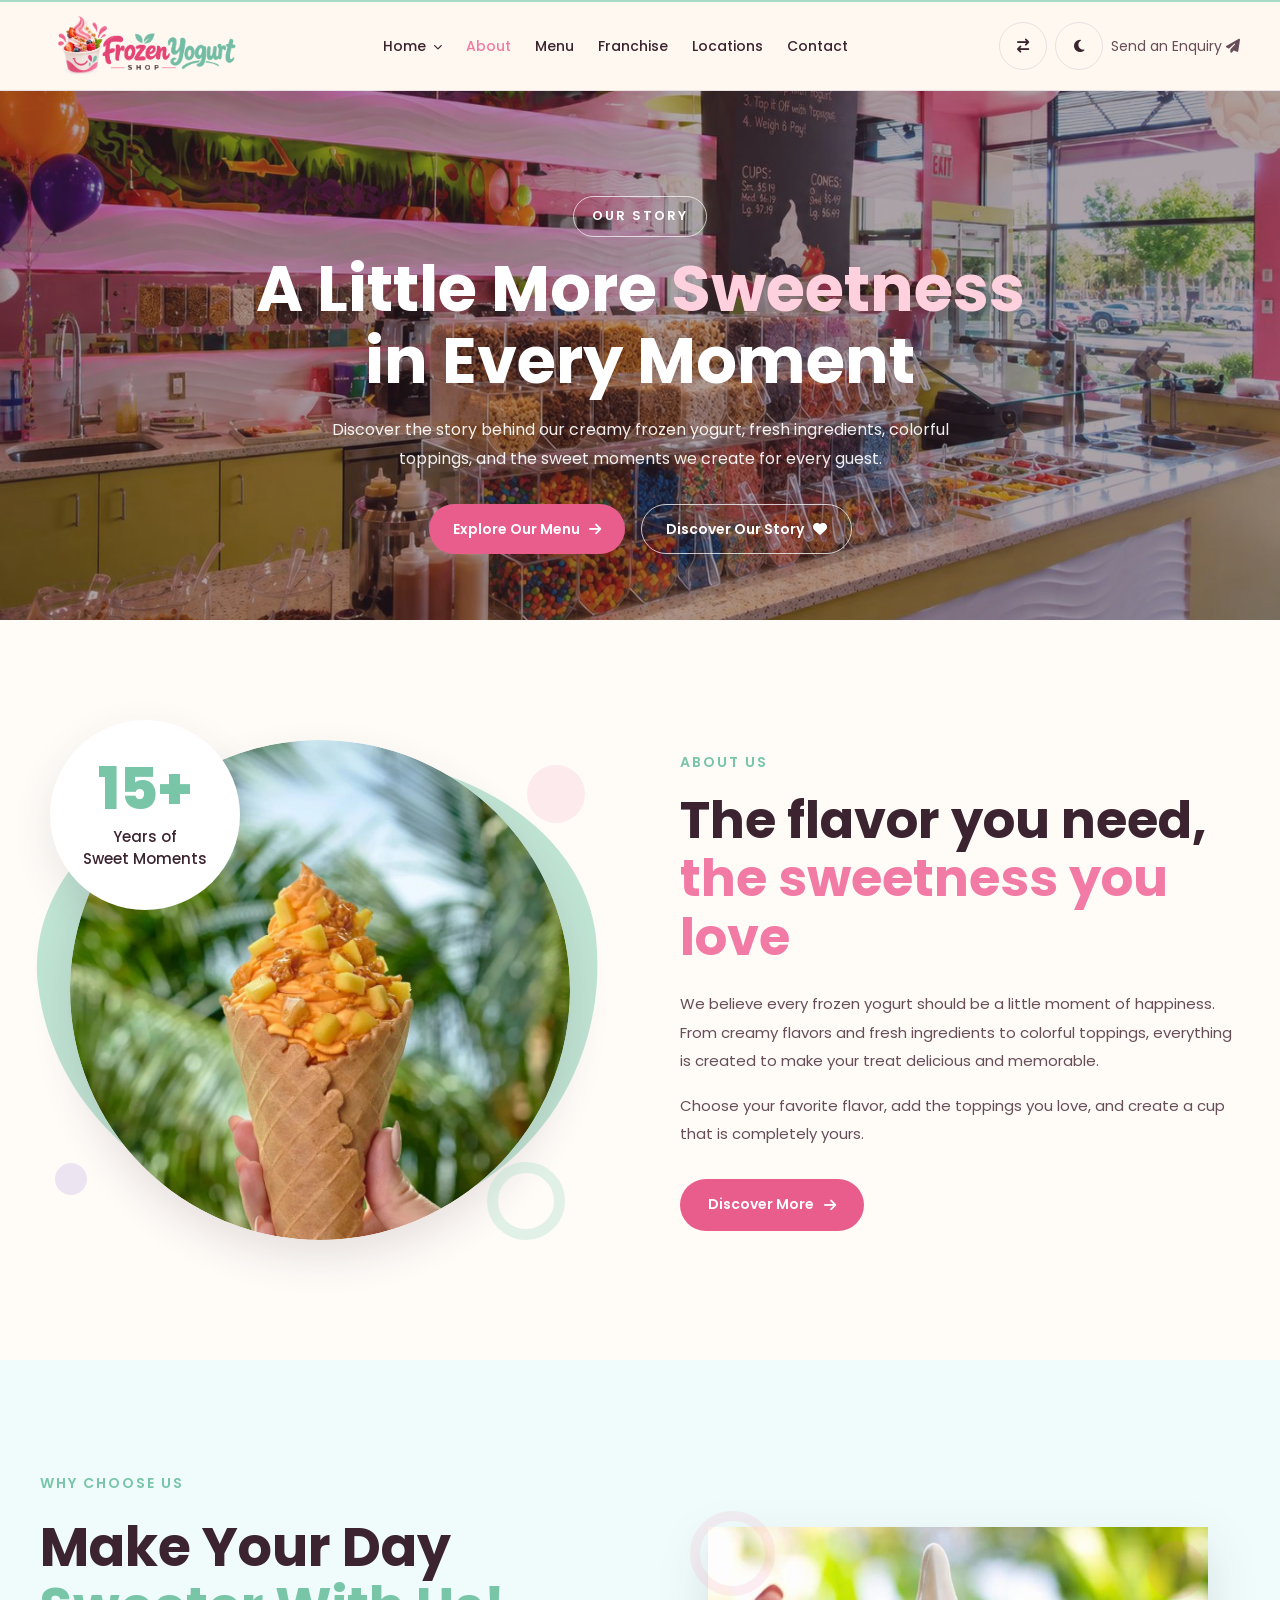
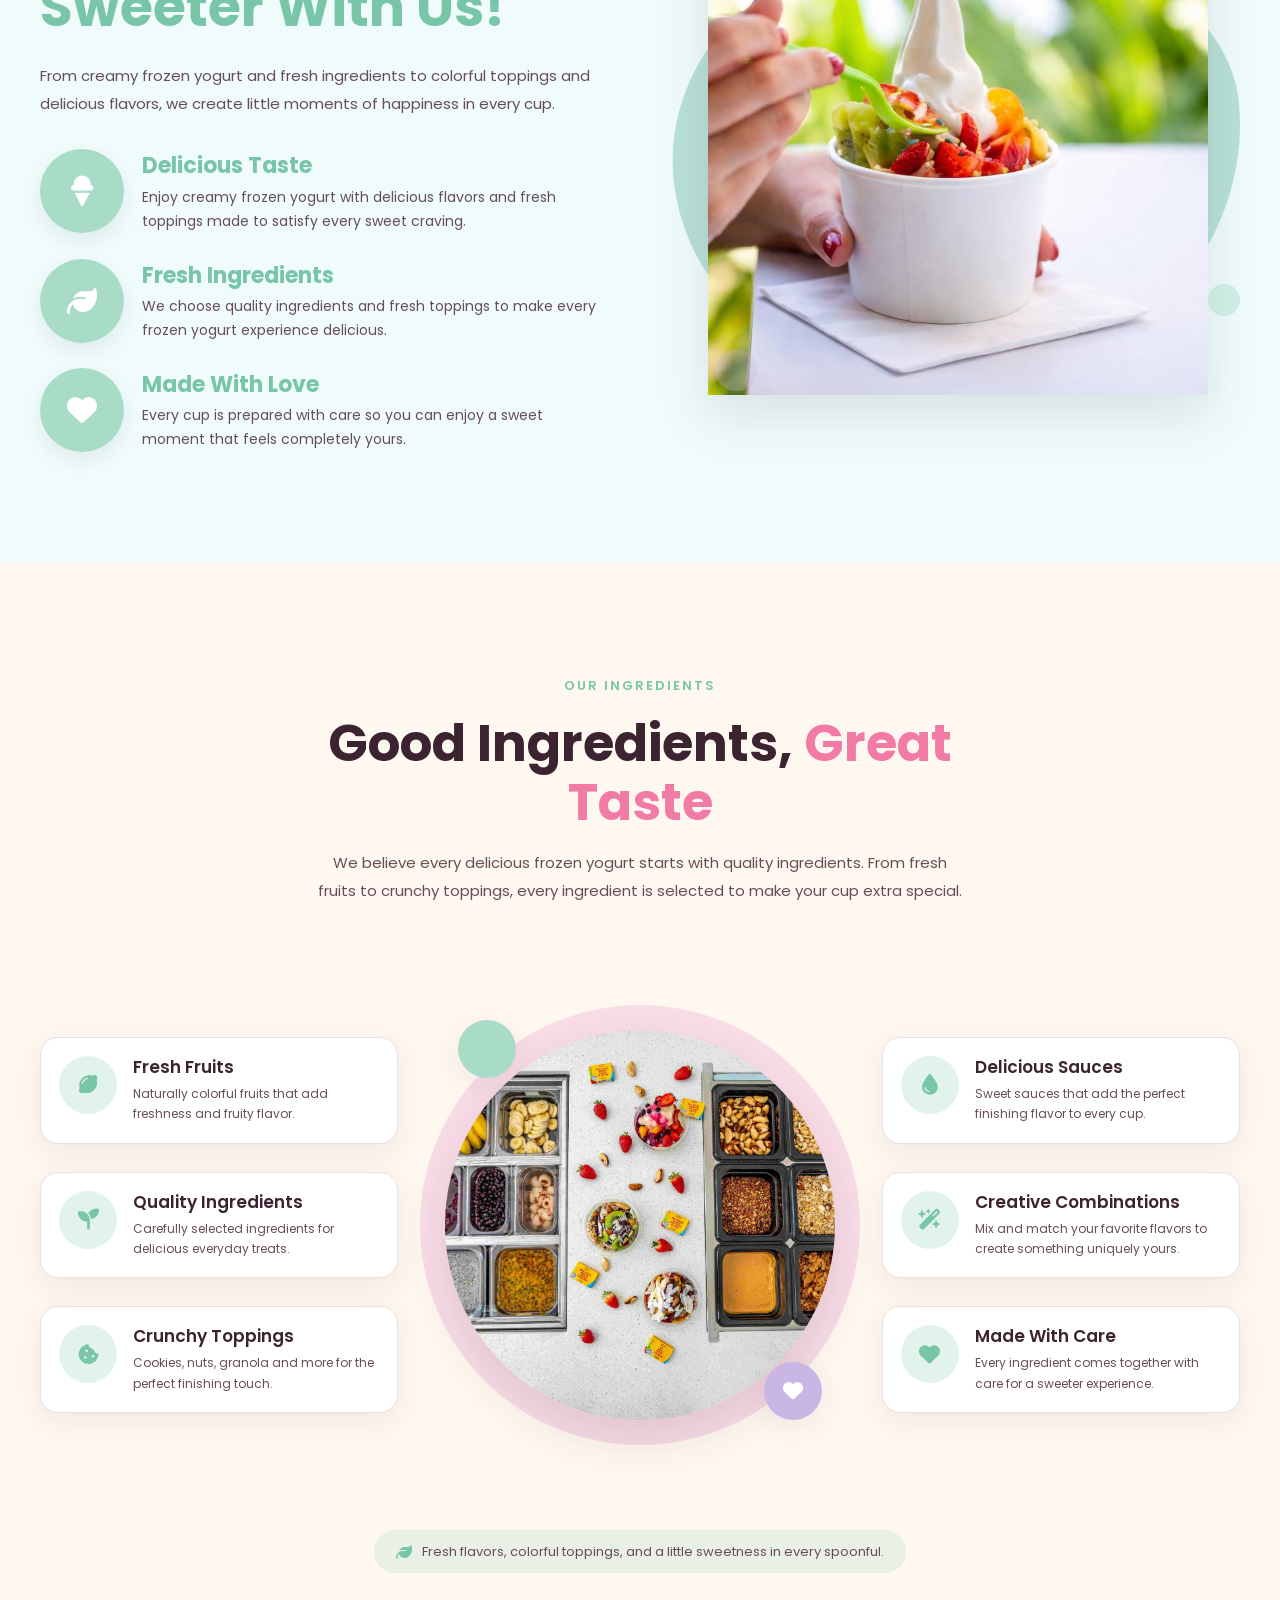
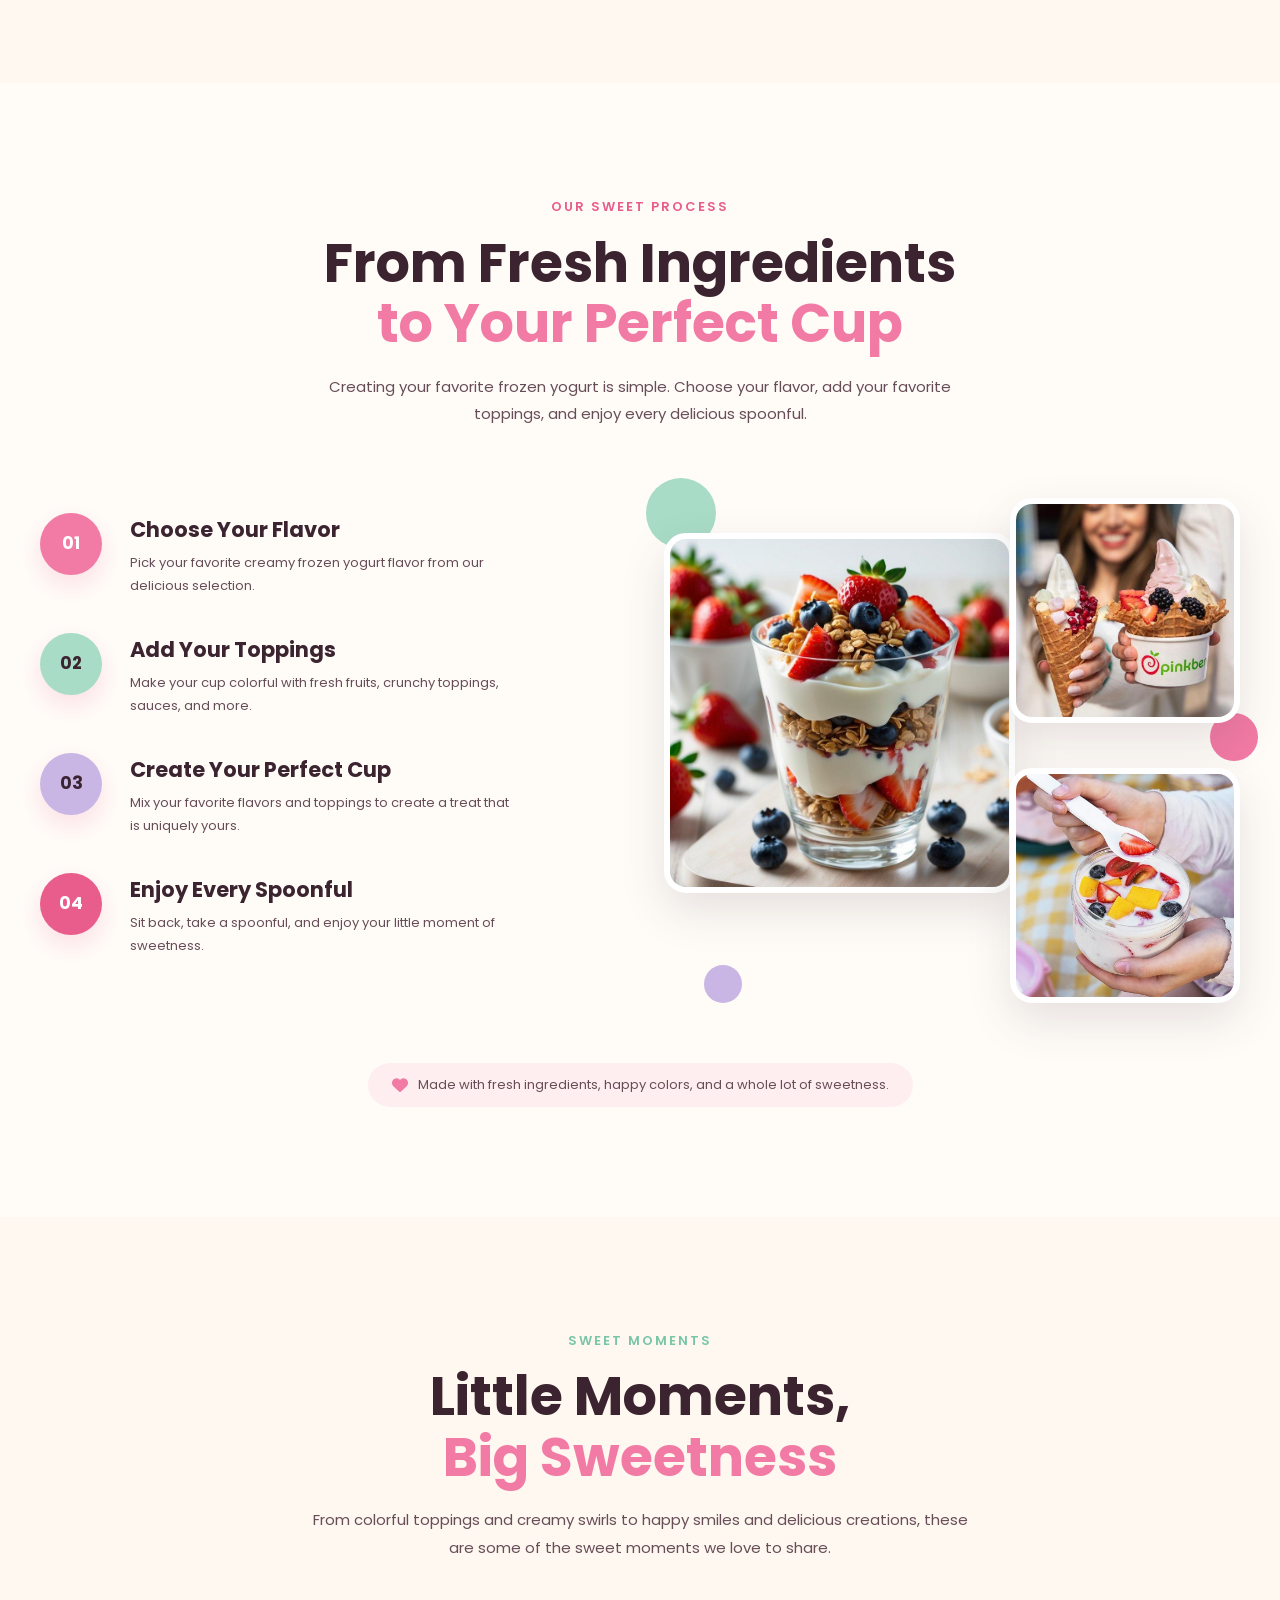
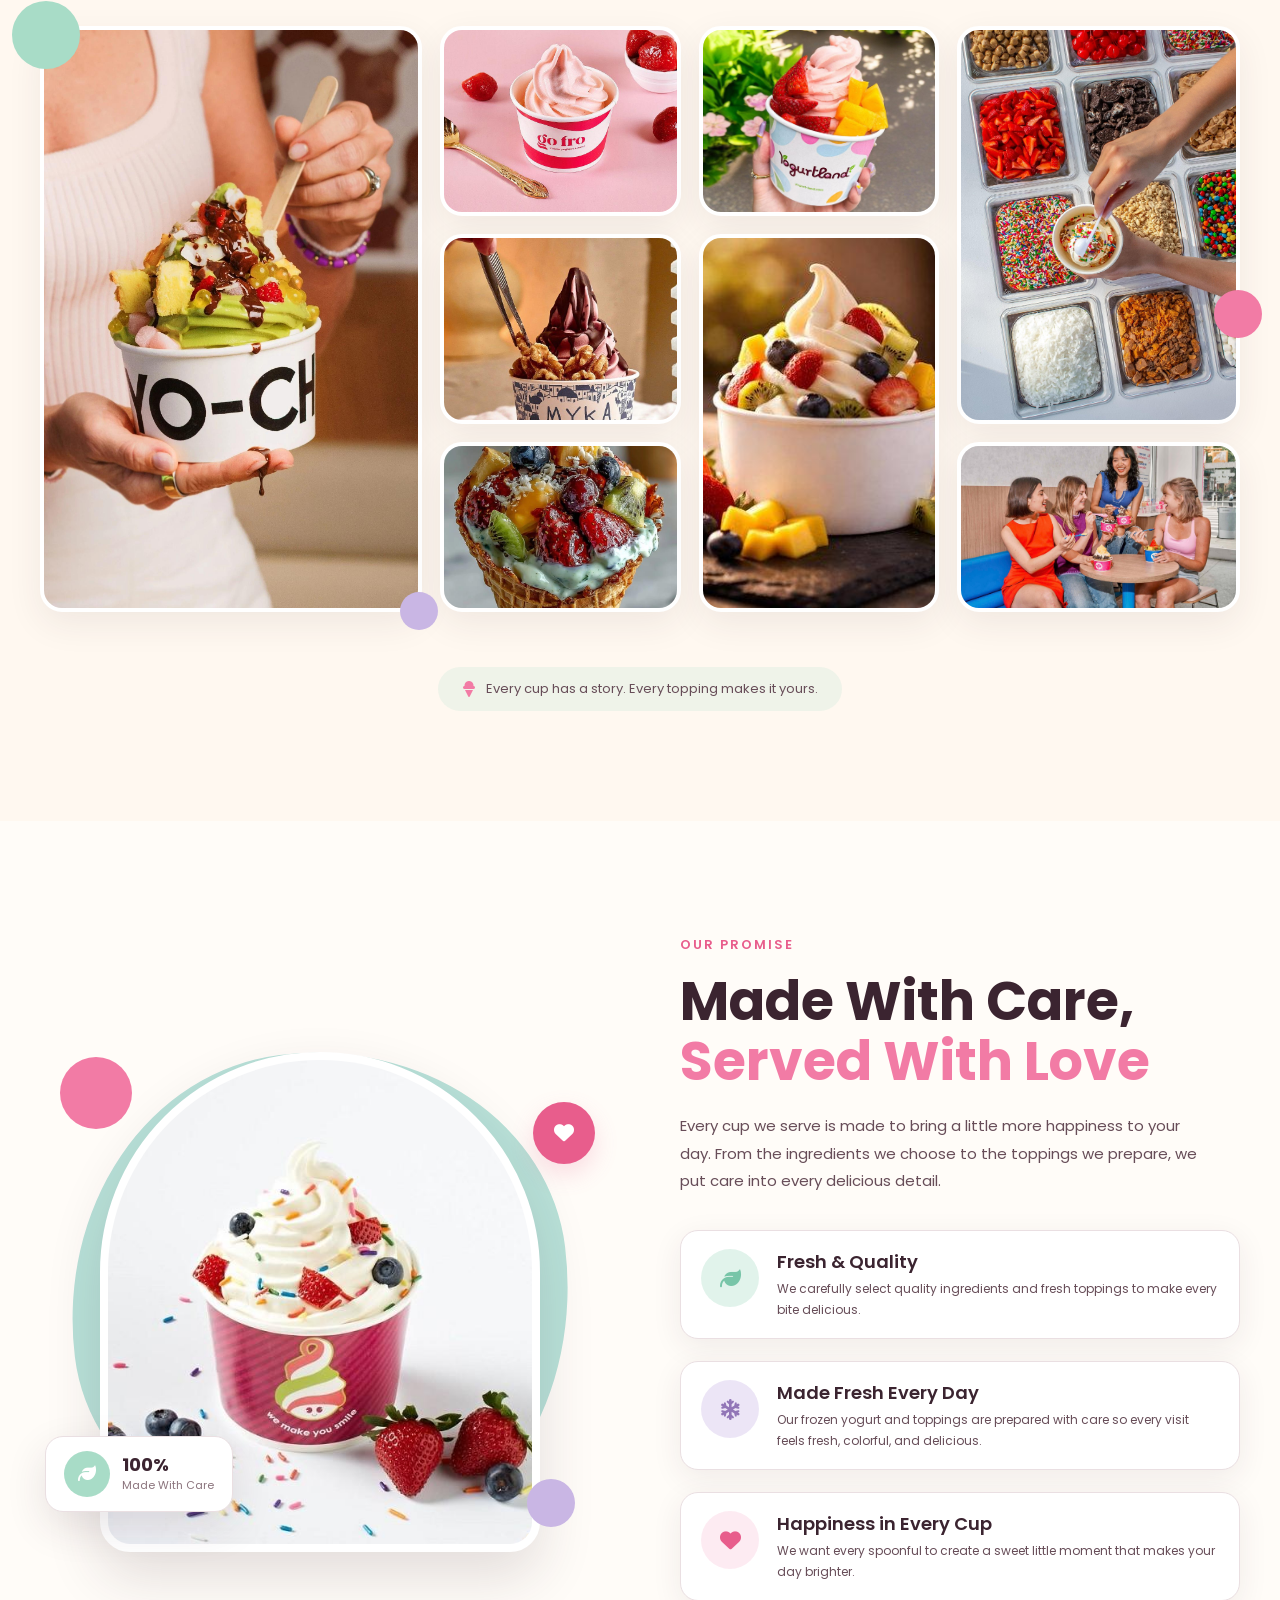
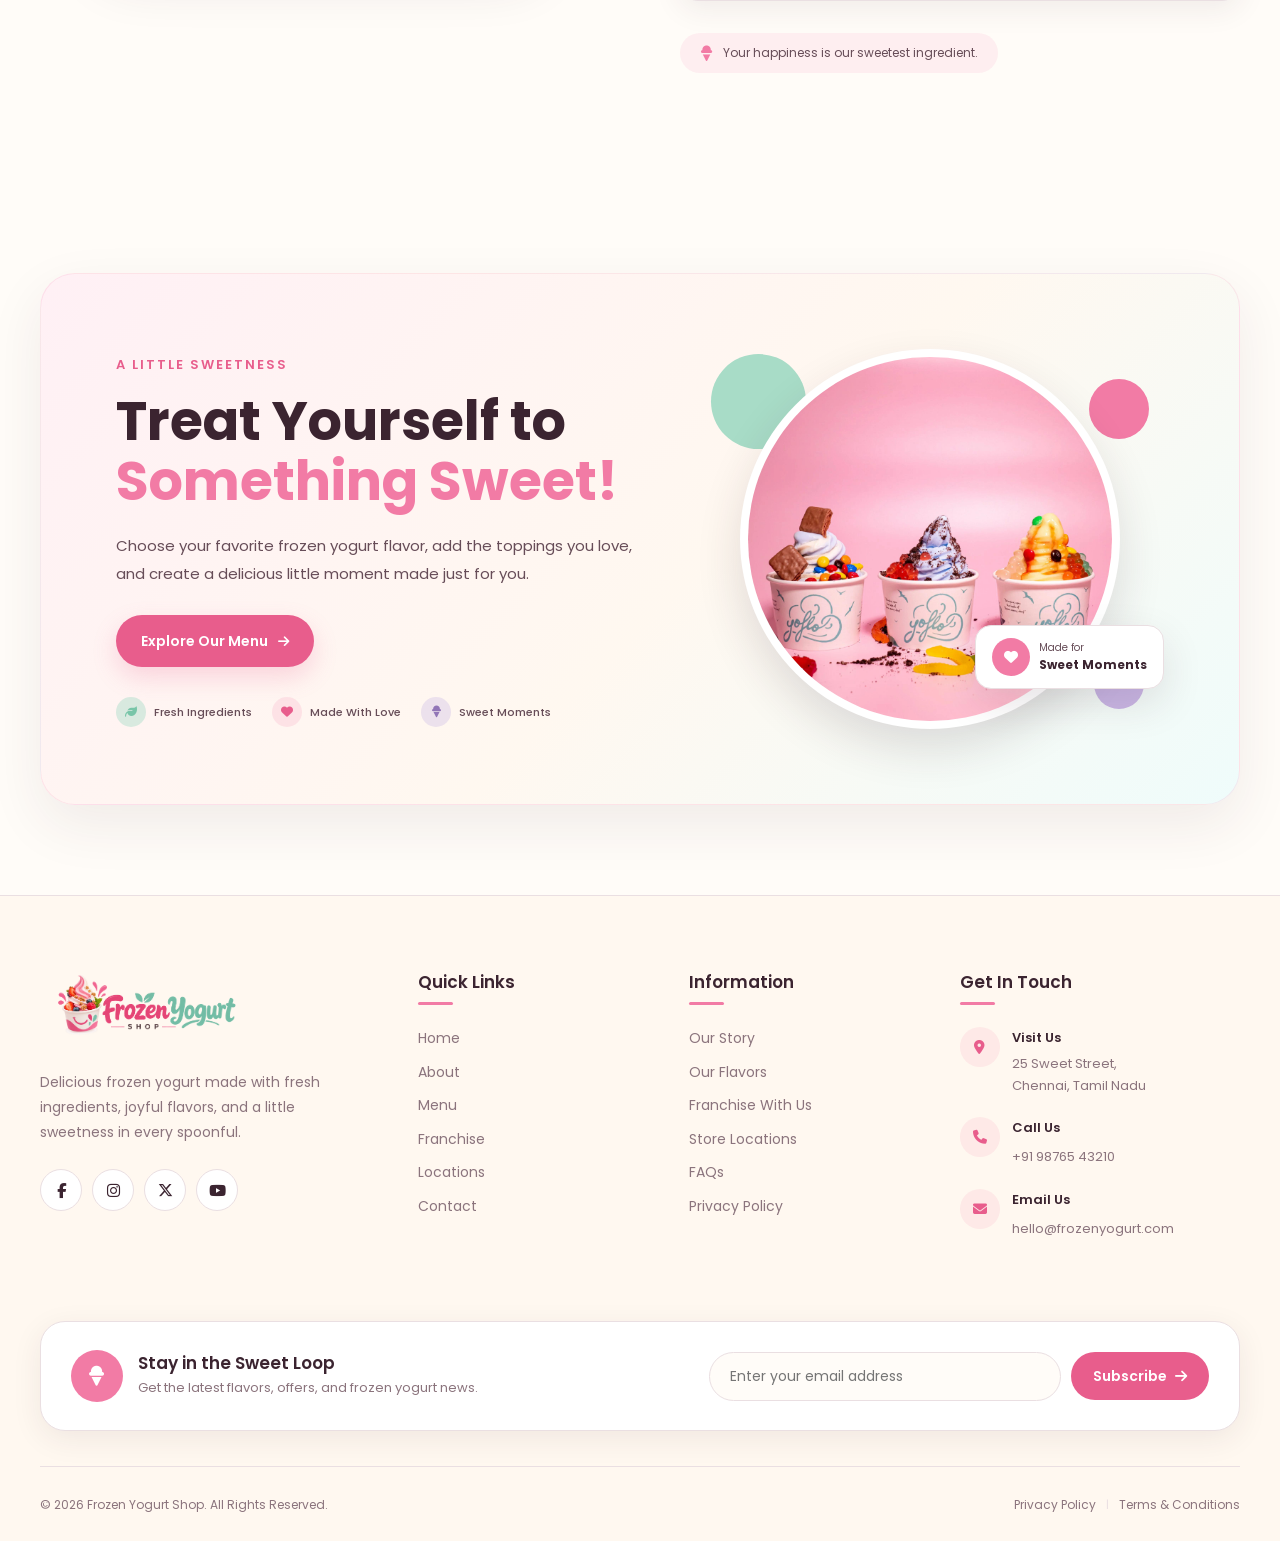
==== commit d4190e19: "Add files via upload" ====
--- a/about.html
+++ b/about.html
@@ -214,21 +214,11 @@
                      LOGIN BUTTON
                 ========================================== -->
 
-                <a
-                    href="login.html"
-                    class="login-btn"
-                >
-
-                    <i
-                        class="fa-regular fa-user"
-                        aria-hidden="true"
-                    ></i>
-
-                    <span>
-                        Login
-                    </span>
-
-                </a>
+                <!-- ENQUIRY BUTTON -->
+<a href="enquiry.html" class="header-enquiry-btn">
+    <span>Send an Enquiry</span>
+    <i class="fa-solid fa-paper-plane"></i>
+</a>
 
             </div>
 
--- a/css/style.css
+++ b/css/style.css
@@ -28982,4 +28982,2243 @@
     justify-content: center;
     gap: 15px;
     width: 100%;
-}+}
+
+
+
+/* =========================================================
+   STORE SEARCH SECTION
+========================================================= */
+
+.store-search-section {
+    width: 100%;
+    padding: 90px 0 100px;
+    background: var(--body-bg);
+    overflow: hidden;
+}
+
+.store-search-container {
+    width: min(1200px, calc(100% - 50px));
+    margin: 0 auto;
+}
+
+
+/* =========================================================
+   TOP HEADING — OUTSIDE THE CARD
+========================================================= */
+
+.store-search-heading {
+    width: 100%;
+    max-width: 850px;
+
+    margin: 0 auto 50px;
+
+    text-align: center;
+}
+
+.store-search-heading-label {
+    display: block;
+
+    margin-bottom: 14px;
+
+    color: var(--primary-dark);
+
+    font-size: 12px;
+    font-weight: 700;
+
+    letter-spacing: 3px;
+    line-height: 1.4;
+
+    text-transform: uppercase;
+}
+
+.store-search-heading h2 {
+    margin: 0 0 18px;
+
+    color: var(--heading-color);
+
+    font-size: 52px;
+    line-height: 1.12;
+    font-weight: 700;
+
+    letter-spacing: -1.5px;
+}
+
+.store-search-heading h2 span {
+    color: var(--primary-color);
+}
+
+.store-search-heading p {
+    max-width: 700px;
+
+    margin: 0 auto;
+
+    color: var(--text-color);
+
+    font-size: 15px;
+    line-height: 1.8;
+}
+
+
+/* =========================================================
+   SEARCH CARD
+========================================================= */
+
+.store-search-card {
+    width: 100%;
+    max-width: 1050px;
+
+    min-height: 520px;
+
+    margin: 0 auto;
+
+    padding: 45px;
+
+    box-sizing: border-box;
+
+    display: grid;
+
+    grid-template-columns:
+        minmax(0, 1fr)
+        280px;
+
+    align-items: center;
+
+    gap: 45px;
+
+    background: var(--card-bg);
+
+    border: 1px solid var(--border-color);
+
+    border-radius: 30px;
+
+    box-shadow: var(--shadow-medium);
+
+    overflow: hidden;
+}
+
+
+/* =========================================================
+   LEFT SEARCH CONTENT
+========================================================= */
+
+.store-search-content {
+    width: 100%;
+    max-width: 500px;
+
+    margin: 0 auto;
+
+    text-align: center;
+}
+
+.store-search-eyebrow {
+    display: block;
+
+    margin-bottom: 12px;
+
+    color: var(--primary-dark);
+
+    font-size: 12px;
+    font-weight: 700;
+
+    letter-spacing: 2.5px;
+
+    line-height: 1.4;
+
+    text-transform: uppercase;
+}
+
+.store-search-content h2,
+.store-search-content h3 {
+    margin: 0 0 18px;
+
+    color: var(--heading-color);
+
+    font-size: 38px;
+    line-height: 1.15;
+    font-weight: 700;
+
+    letter-spacing: -0.8px;
+}
+
+.store-search-content > p {
+    max-width: 430px;
+
+    margin: 0 auto 30px;
+
+    color: var(--text-color);
+
+    font-size: 14px;
+    line-height: 1.8;
+}
+
+
+/* =========================================================
+   SEARCH FORM
+========================================================= */
+
+.store-search-form {
+    width: 100%;
+
+    display: grid;
+
+    grid-template-columns:
+        minmax(0, 1fr)
+        190px;
+
+    align-items: center;
+
+    gap: 10px;
+}
+
+
+/* =========================================================
+   SEARCH INPUT
+========================================================= */
+
+.store-search-input {
+    position: relative;
+
+    width: 100%;
+    height: 58px;
+
+    min-width: 0;
+}
+
+.store-search-input i {
+    position: absolute;
+
+    top: 50%;
+    left: 18px;
+
+    z-index: 2;
+
+    color: var(--primary-color);
+
+    font-size: 15px;
+
+    transform: translateY(-50%);
+
+    pointer-events: none;
+}
+
+.store-search-input input {
+    width: 100%;
+    height: 58px;
+
+    box-sizing: border-box;
+
+    padding: 0 16px 0 46px;
+
+    border: 1px solid var(--border-color);
+
+    border-radius: var(--radius-pill);
+
+    outline: none;
+
+    background: var(--card-bg);
+
+    color: var(--heading-color);
+
+    font-family: inherit;
+
+    font-size: 12px;
+
+    transition: var(--transition);
+}
+
+.store-search-input input::placeholder {
+    color: var(--muted-color);
+}
+
+.store-search-input input:focus {
+    border-color: var(--primary-color);
+
+    box-shadow:
+        0 0 0 4px rgba(242, 123, 165, 0.10);
+}
+
+
+/* =========================================================
+   SEARCH BUTTON
+========================================================= */
+
+.store-search-button {
+    width: 190px;
+    height: 58px;
+
+    padding: 0 18px;
+
+    border: 0;
+
+    border-radius: var(--radius-pill);
+
+    background: var(--button-bg);
+
+    color: var(--button-text);
+
+    display: flex;
+
+    align-items: center;
+    justify-content: center;
+
+    gap: 10px;
+
+    font-family: inherit;
+
+    font-size: 12px;
+    font-weight: 700;
+
+    white-space: nowrap;
+
+    cursor: pointer;
+
+    transition: var(--transition);
+
+    box-shadow:
+        0 12px 28px rgba(232, 93, 140, 0.20);
+}
+
+.store-search-button i {
+    font-size: 12px;
+
+    transition: transform 0.3s ease;
+}
+
+.store-search-button:hover {
+    background: var(--button-hover);
+
+    transform: translateY(-2px);
+
+    box-shadow:
+        0 15px 32px rgba(232, 93, 140, 0.25);
+}
+
+.store-search-button:hover i {
+    transform: translateX(4px);
+}
+
+
+/* =========================================================
+   CURRENT LOCATION
+========================================================= */
+
+.store-search-current {
+    width: 100%;
+
+    margin-top: 22px;
+
+    display: flex;
+
+    align-items: center;
+    justify-content: center;
+}
+
+.store-search-current-button {
+    padding: 0;
+
+    border: 0;
+
+    background: transparent;
+
+    color: var(--primary-dark);
+
+    display: inline-flex;
+
+    align-items: center;
+    justify-content: center;
+
+    gap: 8px;
+
+    font-family: inherit;
+
+    font-size: 11px;
+    font-weight: 600;
+
+    cursor: pointer;
+
+    transition: var(--transition);
+}
+
+.store-search-current-button i {
+    font-size: 12px;
+}
+
+.store-search-current-button:hover {
+    color: var(--primary-color);
+
+    transform: translateY(-1px);
+}
+
+
+/* =========================================================
+   RIGHT IMAGE AREA
+========================================================= */
+
+.store-search-visual {
+    position: relative;
+
+    width: 100%;
+    height: 400px;
+
+    min-width: 0;
+
+    overflow: visible;
+}
+
+.store-search-image {
+    width: 100%;
+    height: 100%;
+
+    overflow: hidden;
+
+    border-radius: 0;
+}
+
+.store-search-image img {
+    width: 100%;
+    height: 100%;
+
+    display: block;
+
+    object-fit: cover;
+
+    transition: transform 0.5s ease;
+}
+
+.store-search-card:hover .store-search-image img {
+    transform: scale(1.03);
+}
+
+
+/* =========================================================
+   IMAGE DECORATIVE CIRCLE
+========================================================= */
+
+.store-search-visual::before {
+    content: "";
+
+    position: absolute;
+
+    width: 70px;
+    height: 70px;
+
+    top: -28px;
+    right: -28px;
+
+    z-index: 4;
+
+    border-radius: 50%;
+
+    background: rgba(255, 255, 255, 0.88);
+
+    pointer-events: none;
+}
+
+
+/* =========================================================
+   IMAGE BADGE
+========================================================= */
+
+.store-search-badge {
+    position: absolute;
+
+    left: 50%;
+    bottom: 25px;
+
+    z-index: 5;
+
+    min-height: 42px;
+
+    padding: 0 17px;
+
+    border-radius: var(--radius-pill);
+
+    background: var(--button-bg);
+
+    color: #fff;
+
+    display: inline-flex;
+
+    align-items: center;
+    justify-content: center;
+
+    gap: 8px;
+
+    white-space: nowrap;
+
+    font-size: 9px;
+    font-weight: 700;
+
+    letter-spacing: 0.8px;
+
+    transform: translateX(-50%);
+
+    box-shadow:
+        0 8px 20px rgba(232, 93, 140, 0.20);
+}
+
+.store-search-badge i {
+    font-size: 12px;
+}
+
+
+/* =========================================================
+   DARK MODE
+========================================================= */
+
+body.dark-mode .store-search-card {
+    background: var(--card-bg);
+
+    border-color: var(--border-color);
+}
+
+body.dark-mode .store-search-input input {
+    background: var(--card-bg);
+
+    color: var(--heading-color);
+}
+
+body.dark-mode .store-search-visual::before {
+    background: rgba(48, 38, 43, 0.88);
+}
+
+
+/* =========================================================
+   RTL
+========================================================= */
+
+body.rtl .store-search-card {
+    direction: rtl;
+}
+
+body.rtl .store-search-content {
+    text-align: center;
+}
+
+body.rtl .store-search-input i {
+    left: auto;
+    right: 18px;
+}
+
+body.rtl .store-search-input input {
+    padding-left: 16px;
+    padding-right: 46px;
+
+    text-align: right;
+}
+
+body.rtl .store-search-form {
+    direction: rtl;
+}
+
+body.rtl .store-search-button {
+    direction: rtl;
+}
+
+body.rtl .store-search-button:hover i {
+    transform: translateX(-4px);
+}
+
+body.rtl .store-search-visual {
+    direction: rtl;
+}
+
+body.rtl .store-search-badge {
+    left: 50%;
+    right: auto;
+}
+
+
+
+
+
+
+
+
+
+
+
+
+
+/* =========================================================
+   LOCATION PAGE — FINAL OVERRIDE CSS
+   SECTION 2 + SECTION 3
+========================================================= */
+
+
+/* =========================================================
+   SECTION 2 — FIND YOUR STORE
+========================================================= */
+
+.loc-find > .loc-container {
+    width: min(1200px, calc(100% - 60px)) !important;
+    margin: 0 auto !important;
+
+    display: grid !important;
+    grid-template-columns: 0.9fr 1.1fr !important;
+    align-items: center !important;
+    gap: 50px !important;
+}
+
+
+/* LEFT HEADING */
+
+.loc-section-heading {
+    width: 100% !important;
+    max-width: 560px !important;
+    margin: 0 auto !important;
+    text-align: center !important;
+}
+
+.loc-section-heading h2 {
+    margin: 0 0 20px !important;
+    text-align: center !important;
+}
+
+.loc-section-heading p {
+    max-width: 500px !important;
+    margin: 0 auto !important;
+    text-align: center !important;
+}
+
+
+/* SEARCH CARD */
+
+.loc-find-card {
+    width: 100% !important;
+    min-height: 560px !important;
+
+    display: grid !important;
+    grid-template-columns: 1fr 250px !important;
+
+    align-items: center !important;
+    gap: 30px !important;
+
+    box-sizing: border-box !important;
+}
+
+
+/* SEARCH CONTENT */
+
+.loc-find-content {
+    width: 100% !important;
+    max-width: 340px !important;
+    margin: 0 auto !important;
+    text-align: center !important;
+}
+
+.loc-find-content h3 {
+    text-align: center !important;
+}
+
+.loc-find-content p {
+    text-align: center !important;
+}
+
+
+/* SEARCH FORM */
+
+.loc-search-form {
+    display: flex !important;
+    align-items: center !important;
+    justify-content: center !important;
+    gap: 12px !important;
+}
+
+.loc-find-options {
+    display: flex !important;
+    justify-content: center !important;
+}
+
+
+/* IMAGE */
+
+.loc-find-visual {
+    width: 100% !important;
+    height: 475px !important;
+}
+
+.loc-find-image {
+    width: 100% !important;
+    height: 100% !important;
+}
+
+.loc-find-image img {
+    width: 100% !important;
+    height: 100% !important;
+    object-fit: cover !important;
+}
+
+
+/* =========================================================
+   SECTION 3 — OUR LOCATIONS
+========================================================= */
+
+.loc-list > .loc-container {
+    width: min(1250px, calc(100% - 60px)) !important;
+    margin: 0 auto !important;
+
+    display: grid !important;
+
+    grid-template-columns: 270px minmax(0, 1fr) !important;
+
+    column-gap: 40px !important;
+    row-gap: 30px !important;
+
+    align-items: start !important;
+}
+
+
+/* LEFT HEADING */
+
+.loc-list-heading {
+    grid-column: 1 !important;
+    grid-row: 1 !important;
+
+    width: 100% !important;
+    margin: 0 !important;
+
+    text-align: left !important;
+}
+
+.loc-list-heading h2 {
+    text-align: left !important;
+}
+
+.loc-list-heading p {
+    text-align: left !important;
+}
+
+
+/* FILTERS */
+
+.loc-list-filter {
+    grid-column: 1 !important;
+    grid-row: 2 !important;
+
+    width: 100% !important;
+
+    display: flex !important;
+    flex-direction: column !important;
+
+    align-items: stretch !important;
+
+    gap: 10px !important;
+
+    margin: 0 !important;
+}
+
+.loc-list-filter-button {
+    width: 100% !important;
+}
+
+
+/* LOCATION GRID */
+
+.loc-list-grid {
+    grid-column: 2 !important;
+    grid-row: 1 / span 2 !important;
+
+    width: 100% !important;
+
+    display: grid !important;
+    grid-template-columns: repeat(3, minmax(0, 1fr)) !important;
+
+    gap: 22px !important;
+
+    align-items: stretch !important;
+}
+
+
+/* LOCATION CARD */
+
+.loc-list-card {
+    width: 100% !important;
+    min-width: 0 !important;
+}
+
+
+/* IMAGE */
+
+.loc-list-image {
+    width: 100% !important;
+    height: 175px !important;
+}
+
+.loc-list-image img {
+    width: 100% !important;
+    height: 100% !important;
+    object-fit: cover !important;
+}
+
+
+/* CARD CONTENT */
+
+.loc-list-content {
+    padding: 18px !important;
+}
+
+.loc-list-title-row {
+    min-height: 65px !important;
+}
+
+.loc-list-title-row h3 {
+    font-size: 19px !important;
+}
+
+
+/* BOTTOM MORE */
+
+.loc-list-more {
+    grid-column: 1 / -1 !important;
+    grid-row: 3 !important;
+
+    width: 100% !important;
+
+    display: flex !important;
+    align-items: center !important;
+    justify-content: space-between !important;
+
+    gap: 25px !important;
+}
+
+
+/* =========================================================
+   IPAD PRO
+   834px — 1100px
+========================================================= */
+
+@media (min-width: 834px) and (max-width: 1100px) {
+
+    /* -----------------------------
+       FIND STORE
+    ----------------------------- */
+
+    .loc-find > .loc-container {
+        width: calc(100% - 50px) !important;
+
+        grid-template-columns: 1fr !important;
+
+        gap: 35px !important;
+    }
+
+    .loc-section-heading {
+        max-width: 700px !important;
+        margin: 0 auto !important;
+        text-align: center !important;
+    }
+
+    .loc-section-heading h2 {
+        font-size: 42px !important;
+    }
+
+    .loc-find-card {
+        max-width: 850px !important;
+        margin: 0 auto !important;
+
+        grid-template-columns: 1fr 240px !important;
+
+        min-height: 480px !important;
+    }
+
+    .loc-find-visual {
+        height: 400px !important;
+    }
+
+
+    /* -----------------------------
+       OUR LOCATIONS
+    ----------------------------- */
+
+    .loc-list > .loc-container {
+        width: calc(100% - 50px) !important;
+
+        grid-template-columns: 210px minmax(0, 1fr) !important;
+
+        column-gap: 25px !important;
+    }
+
+    .loc-list-heading h2 {
+        font-size: 34px !important;
+    }
+
+    .loc-list-grid {
+        grid-template-columns: repeat(2, minmax(0, 1fr)) !important;
+        gap: 18px !important;
+    }
+
+    .loc-list-image {
+        height: 150px !important;
+    }
+
+    .loc-list-content {
+        padding: 15px !important;
+    }
+
+    .loc-list-title-row h3 {
+        font-size: 17px !important;
+    }
+
+    .loc-list-info-item {
+        font-size: 10px !important;
+    }
+
+}
+
+
+/* =========================================================
+   IPAD MINI
+   768px — 833px
+========================================================= */
+
+@media (min-width: 768px) and (max-width: 833px) {
+
+    /* -----------------------------
+       FIND STORE
+    ----------------------------- */
+
+    .loc-find > .loc-container {
+        width: calc(100% - 40px) !important;
+
+        grid-template-columns: 1fr !important;
+
+        gap: 30px !important;
+    }
+
+    .loc-section-heading {
+        max-width: 650px !important;
+        margin: 0 auto !important;
+
+        text-align: center !important;
+    }
+
+    .loc-section-heading h2 {
+        font-size: 34px !important;
+    }
+
+    .loc-find-card {
+        grid-template-columns: 1fr 210px !important;
+
+        min-height: 440px !important;
+
+        padding: 28px !important;
+    }
+
+    .loc-find-visual {
+        height: 360px !important;
+    }
+
+
+    /* -----------------------------
+       OUR LOCATIONS
+    ----------------------------- */
+
+    .loc-list > .loc-container {
+        width: calc(100% - 40px) !important;
+
+        grid-template-columns: 1fr !important;
+
+        gap: 25px !important;
+    }
+
+    .loc-list-heading,
+    .loc-list-filter,
+    .loc-list-grid,
+    .loc-list-more {
+        grid-column: 1 !important;
+        grid-row: auto !important;
+    }
+
+    .loc-list-heading {
+        text-align: center !important;
+    }
+
+    .loc-list-heading h2,
+    .loc-list-heading p {
+        text-align: center !important;
+    }
+
+    .loc-list-filter {
+        flex-direction: row !important;
+        flex-wrap: wrap !important;
+
+        justify-content: center !important;
+    }
+
+    .loc-list-filter-button {
+        width: auto !important;
+    }
+
+    .loc-list-grid {
+        grid-template-columns: repeat(2, minmax(0, 1fr)) !important;
+        gap: 18px !important;
+    }
+
+    .loc-list-more {
+        flex-direction: column !important;
+        justify-content: center !important;
+        text-align: center !important;
+    }
+
+}
+
+
+/* =========================================================
+   MOBILE
+   MAX 767px
+========================================================= */
+
+@media (max-width: 767px) {
+
+    /* -----------------------------
+       FIND STORE
+    ----------------------------- */
+
+    .loc-find > .loc-container {
+        width: calc(100% - 30px) !important;
+
+        grid-template-columns: 1fr !important;
+
+        gap: 28px !important;
+    }
+
+    .loc-section-heading {
+        max-width: 100% !important;
+        margin: 0 auto !important;
+
+        text-align: center !important;
+    }
+
+    .loc-section-heading h2 {
+        font-size: 30px !important;
+        text-align: center !important;
+    }
+
+    .loc-section-heading p {
+        font-size: 12px !important;
+        text-align: center !important;
+    }
+
+    .loc-find-card {
+        grid-template-columns: 1fr !important;
+
+        min-height: auto !important;
+
+        padding: 22px !important;
+
+        gap: 25px !important;
+    }
+
+    .loc-find-content {
+        max-width: 100% !important;
+    }
+
+    .loc-find-content h3 {
+        font-size: 27px !important;
+    }
+
+    .loc-find-visual {
+        height: 320px !important;
+    }
+
+
+    /* -----------------------------
+       OUR LOCATIONS
+    ----------------------------- */
+
+    .loc-list > .loc-container {
+        width: calc(100% - 30px) !important;
+
+        grid-template-columns: 1fr !important;
+
+        gap: 25px !important;
+    }
+
+    .loc-list-heading,
+    .loc-list-filter,
+    .loc-list-grid,
+    .loc-list-more {
+        grid-column: 1 !important;
+        grid-row: auto !important;
+    }
+
+    .loc-list-heading {
+        text-align: center !important;
+    }
+
+    .loc-list-heading h2,
+    .loc-list-heading p {
+        text-align: center !important;
+    }
+
+    .loc-list-filter {
+        flex-direction: row !important;
+        flex-wrap: wrap !important;
+
+        justify-content: center !important;
+    }
+
+    .loc-list-filter-button {
+        width: auto !important;
+        min-height: 42px !important;
+    }
+
+    .loc-list-grid {
+        grid-template-columns: 1fr !important;
+        gap: 18px !important;
+    }
+
+    .loc-list-image {
+        height: 200px !important;
+    }
+
+    .loc-list-more {
+        flex-direction: column !important;
+
+        justify-content: center !important;
+
+        text-align: center !important;
+    }
+
+}
+
+
+/* =========================================================
+   SMALL MOBILE
+   MAX 480px
+========================================================= */
+
+@media (max-width: 480px) {
+
+    .loc-find > .loc-container,
+    .loc-list > .loc-container {
+        width: calc(100% - 24px) !important;
+    }
+
+    .loc-section-heading h2 {
+        font-size: 27px !important;
+    }
+
+    .loc-find-card {
+        padding: 18px !important;
+        border-radius: 22px !important;
+    }
+
+    .loc-find-content h3 {
+        font-size: 24px !important;
+    }
+
+    .loc-search-form {
+        flex-direction: column !important;
+    }
+
+    .loc-search-input {
+        width: 100% !important;
+    }
+
+    .loc-search-input input {
+        width: 100% !important;
+        height: 50px !important;
+
+        border-radius: 10px !important;
+
+        padding: 0 15px 0 42px !important;
+
+        text-align: left !important;
+    }
+
+    .loc-search-button {
+        width: 100% !important;
+        height: 50px !important;
+    }
+
+    .loc-find-visual {
+        height: 280px !important;
+    }
+
+    .loc-list-heading h2 {
+        font-size: 26px !important;
+    }
+
+}
+
+
+
+/* =========================================================
+   OUR LOCATIONS — HEADING + FILTERS ON TOP
+========================================================= */
+
+.loc-list > .loc-container {
+    width: min(1250px, calc(100% - 60px)) !important;
+    margin: 0 auto !important;
+
+    display: block !important;
+}
+
+
+/* =========================================================
+   TOP AREA
+========================================================= */
+
+.loc-list-heading {
+    width: 100% !important;
+    max-width: 700px !important;
+
+    margin: 0 auto 30px !important;
+
+    text-align: center !important;
+}
+
+.loc-list-heading h2 {
+    margin: 0 0 18px !important;
+
+    text-align: center !important;
+}
+
+.loc-list-heading p {
+    margin: 0 auto !important;
+
+    text-align: center !important;
+}
+
+
+/* =========================================================
+   FILTER BUTTONS — TOP
+========================================================= */
+
+.loc-list-filter {
+    width: 100% !important;
+
+    margin: 0 0 40px !important;
+
+    display: flex !important;
+    flex-direction: row !important;
+
+    align-items: center !important;
+    justify-content: center !important;
+
+    flex-wrap: wrap !important;
+
+    gap: 10px !important;
+}
+
+.loc-list-filter-button {
+    width: auto !important;
+    min-width: 120px !important;
+    min-height: 46px !important;
+
+    padding: 0 20px !important;
+
+    white-space: nowrap !important;
+}
+
+
+/* =========================================================
+   LOCATION CARDS — BELOW TOP AREA
+========================================================= */
+
+.loc-list-grid {
+    width: 100% !important;
+
+    display: grid !important;
+
+    grid-template-columns: repeat(3, minmax(0, 1fr)) !important;
+
+    gap: 25px !important;
+
+    align-items: stretch !important;
+}
+
+
+/* =========================================================
+   BOTTOM MORE
+========================================================= */
+
+.loc-list-more {
+    width: 100% !important;
+
+    margin-top: 35px !important;
+    padding-top: 30px !important;
+
+    border-top: 1px solid var(--border-color);
+
+    display: flex !important;
+    align-items: center !important;
+    justify-content: space-between !important;
+
+    gap: 25px !important;
+}
+
+
+/* =========================================================
+   IPAD PRO
+========================================================= */
+
+@media (min-width: 834px) and (max-width: 1100px) {
+
+    .loc-list > .loc-container {
+        width: calc(100% - 50px) !important;
+    }
+
+    .loc-list-heading {
+        max-width: 650px !important;
+
+        margin: 0 auto 25px !important;
+    }
+
+    .loc-list-heading h2 {
+        font-size: 38px !important;
+    }
+
+    .loc-list-filter {
+        margin-bottom: 30px !important;
+    }
+
+    .loc-list-grid {
+        grid-template-columns: repeat(2, minmax(0, 1fr)) !important;
+
+        gap: 20px !important;
+    }
+
+}
+
+
+/* =========================================================
+   IPAD MINI
+========================================================= */
+
+@media (min-width: 768px) and (max-width: 833px) {
+
+    .loc-list > .loc-container {
+        width: calc(100% - 40px) !important;
+    }
+
+    .loc-list-heading {
+        max-width: 650px !important;
+
+        margin: 0 auto 25px !important;
+    }
+
+    .loc-list-heading h2 {
+        font-size: 34px !important;
+        text-align: center !important;
+    }
+
+    .loc-list-heading p {
+        text-align: center !important;
+    }
+
+    .loc-list-filter {
+        margin-bottom: 30px !important;
+    }
+
+    .loc-list-grid {
+        grid-template-columns: repeat(2, minmax(0, 1fr)) !important;
+
+        gap: 18px !important;
+    }
+
+}
+
+
+/* =========================================================
+   MOBILE
+========================================================= */
+
+@media (max-width: 767px) {
+
+    .loc-list > .loc-container {
+        width: calc(100% - 30px) !important;
+    }
+
+    .loc-list-heading {
+        max-width: 100% !important;
+
+        margin: 0 auto 22px !important;
+
+        text-align: center !important;
+    }
+
+    .loc-list-heading h2 {
+        font-size: 30px !important;
+
+        text-align: center !important;
+    }
+
+    .loc-list-heading p {
+        font-size: 12px !important;
+
+        text-align: center !important;
+    }
+
+    .loc-list-filter {
+        margin-bottom: 30px !important;
+
+        flex-direction: row !important;
+        flex-wrap: wrap !important;
+
+        justify-content: center !important;
+    }
+
+    .loc-list-filter-button {
+        min-width: auto !important;
+        min-height: 42px !important;
+
+        padding: 0 15px !important;
+
+        font-size: 10px !important;
+    }
+
+    .loc-list-grid {
+        grid-template-columns: 1fr !important;
+
+        gap: 18px !important;
+    }
+
+    .loc-list-more {
+        flex-direction: column !important;
+
+        justify-content: center !important;
+
+        text-align: center !important;
+    }
+
+}
+
+
+/* =========================================================
+   SMALL MOBILE
+========================================================= */
+
+@media (max-width: 480px) {
+
+    .loc-list > .loc-container {
+        width: calc(100% - 24px) !important;
+    }
+
+    .loc-list-heading h2 {
+        font-size: 27px !important;
+    }
+
+    .loc-list-filter {
+        gap: 8px !important;
+    }
+
+    .loc-list-filter-button {
+        min-height: 40px !important;
+
+        padding: 0 12px !important;
+
+        font-size: 9px !important;
+    }
+
+}
+
+
+
+
+
+
+/* =========================================================
+   HOME 2 STORY — STATS
+   4 EQUAL BOXES IN ONE ROW
+========================================================= */
+
+.home2-story-stats {
+    width: 100%;
+    max-width: 1050px;
+    margin: 55px auto 0;
+
+    display: grid;
+    grid-template-columns: repeat(4, minmax(0, 1fr));
+
+    gap: 0;
+
+    border-top: 1px solid var(--border-color);
+    border-bottom: 0;
+
+    box-sizing: border-box;
+}
+
+
+/* =========================================================
+   EACH STAT BOX
+========================================================= */
+
+.home2-story-stat {
+    width: 100%;
+    min-width: 0;
+
+    padding: 38px 32px 35px;
+
+    box-sizing: border-box;
+}
+
+
+/* VERTICAL DIVIDER */
+
+.home2-story-stat + .home2-story-stat {
+    border-left: 1px solid var(--border-color);
+}
+
+
+/* =========================================================
+   NUMBER AREA
+========================================================= */
+
+.home2-story-stat-number {
+    width: 100%;
+
+    display: flex;
+    align-items: baseline;
+    justify-content: flex-start;
+
+    gap: 6px;
+
+    margin: 0;
+    padding: 0;
+
+    white-space: nowrap;
+    overflow: visible;
+}
+
+
+/* NUMBER */
+
+.home2-story-stat-number .counter {
+    display: inline-block;
+
+    position: static;
+
+    width: auto;
+    min-width: max-content;
+
+    margin: 0;
+    padding: 0;
+
+    flex: 0 0 auto;
+    flex-shrink: 0;
+
+    font-size: 58px;
+    line-height: 1;
+    font-weight: 500;
+    letter-spacing: -2px;
+
+    white-space: nowrap;
+
+    transform: none;
+}
+
+
+/* PLUS */
+
+.home2-story-stat-number .counter-plus {
+    display: inline-block;
+
+    position: static;
+
+    width: auto;
+    min-width: max-content;
+    height: auto;
+
+    margin: 0;
+    padding: 0;
+
+    flex: 0 0 auto;
+    flex-shrink: 0;
+
+    font-size: 24px;
+    line-height: 1;
+    font-weight: 500;
+
+    color: var(--primary-color);
+
+    white-space: nowrap;
+
+    transform: none;
+}
+
+
+/* =========================================================
+   STAT TITLE
+========================================================= */
+
+.home2-story-stat h3 {
+    width: 100%;
+
+    margin: 12px 0 0;
+    padding: 0;
+
+    color: var(--heading-color);
+
+    font-size: 15px;
+    line-height: 1.4;
+    font-weight: 600;
+}
+
+
+/* =========================================================
+   IMPORTANT — REMOVE OLD POSITIONING
+========================================================= */
+
+.home2-story-stat-number *,
+.home2-story-stat-number .counter,
+.home2-story-stat-number .counter-plus {
+    top: auto;
+    right: auto;
+    bottom: auto;
+    left: auto;
+    inset: auto;
+
+    transform: none;
+}
+
+
+/* =========================================================
+   IPAD PRO
+========================================================= */
+
+@media (min-width: 834px) and (max-width: 1100px) {
+
+    .home2-story-stats {
+        max-width: 900px;
+        margin-top: 45px;
+    }
+
+    .home2-story-stat {
+        padding: 30px 22px;
+    }
+
+    .home2-story-stat-number .counter {
+        font-size: 42px;
+        letter-spacing: -1px;
+    }
+
+    .home2-story-stat-number .counter-plus {
+        font-size: 18px;
+    }
+
+    .home2-story-stat h3 {
+        font-size: 13px;
+    }
+}
+
+
+/* =========================================================
+   IPAD MINI
+========================================================= */
+
+@media (min-width: 768px) and (max-width: 833px) {
+
+    .home2-story-stats {
+        max-width: 720px;
+        margin-top: 40px;
+    }
+
+    .home2-story-stat {
+        padding: 25px 14px;
+    }
+
+    .home2-story-stat-number .counter {
+        font-size: 34px;
+        letter-spacing: -0.5px;
+    }
+
+    .home2-story-stat-number .counter-plus {
+        font-size: 15px;
+    }
+
+    .home2-story-stat h3 {
+        font-size: 12px;
+    }
+}
+
+
+/* =========================================================
+   MOBILE
+========================================================= */
+
+@media (max-width: 767px) {
+
+    .home2-story-stats {
+        max-width: 100%;
+        margin-top: 35px;
+
+        grid-template-columns: repeat(2, minmax(0, 1fr));
+
+        border-top: 1px solid var(--border-color);
+    }
+
+    .home2-story-stat {
+        padding: 25px 18px;
+    }
+
+    /* Vertical dividers */
+    .home2-story-stat + .home2-story-stat {
+        border-left: 1px solid var(--border-color);
+    }
+
+    /* Every odd row gets a top divider */
+    .home2-story-stat:nth-child(n + 3) {
+        border-top: 1px solid var(--border-color);
+    }
+
+    .home2-story-stat-number .counter {
+        font-size: 32px;
+    }
+
+    .home2-story-stat-number .counter-plus {
+        font-size: 15px;
+    }
+
+    .home2-story-stat h3 {
+        font-size: 12px;
+    }
+}
+
+
+/* =========================================================
+   SMALL MOBILE
+========================================================= */
+
+@media (max-width: 480px) {
+
+    .home2-story-stat {
+        padding: 22px 14px;
+    }
+
+    .home2-story-stat-number {
+        gap: 4px;
+    }
+
+    .home2-story-stat-number .counter {
+        font-size: 28px;
+    }
+
+    .home2-story-stat-number .counter-plus {
+        font-size: 14px;
+    }
+
+    .home2-story-stat h3 {
+        margin-top: 9px;
+        font-size: 11px;
+    }
+}
+
+
+/* =========================================================
+   VERY SMALL MOBILE
+========================================================= */
+
+@media (max-width: 360px) {
+
+    .home2-story-stat {
+        padding: 20px 10px;
+    }
+
+    .home2-story-stat-number .counter {
+        font-size: 25px;
+    }
+
+    .home2-story-stat-number .counter-plus {
+        font-size: 12px;
+    }
+
+    .home2-story-stat h3 {
+        font-size: 10px;
+    }
+}
+/* =========================================================
+   HOME 2 STORY STATS — FULL WIDTH BOX
+========================================================= */
+
+.home2-story-stats {
+    width: 100% !important;
+    max-width: none !important;
+
+    margin: 55px 0 0 !important;
+
+    display: grid !important;
+    grid-template-columns: repeat(4, minmax(0, 1fr)) !important;
+
+    gap: 0 !important;
+
+    padding: 35px 0 !important;
+
+    background: var(--card-bg) !important;
+
+    border: 1px solid var(--border-color) !important;
+    border-radius: var(--radius-medium) !important;
+
+    box-sizing: border-box !important;
+    overflow: hidden !important;
+}
+
+
+/* =========================================================
+   STAT BOX
+========================================================= */
+
+.home2-story-stat {
+    width: 100% !important;
+    min-width: 0 !important;
+
+    padding: 15px 45px !important;
+
+    background: transparent !important;
+
+    box-sizing: border-box !important;
+}
+
+
+/* VERTICAL DIVIDERS */
+
+.home2-story-stat + .home2-story-stat {
+    border-left: 1px solid var(--border-color) !important;
+}
+
+
+/* =========================================================
+   NUMBER
+========================================================= */
+
+.home2-story-stat-number {
+    width: 100% !important;
+
+    display: flex !important;
+    align-items: baseline !important;
+    justify-content: flex-start !important;
+
+    gap: 7px !important;
+
+    margin: 0 !important;
+    padding: 0 !important;
+
+    white-space: nowrap !important;
+    overflow: visible !important;
+}
+
+
+.home2-story-stat-number .counter {
+    position: static !important;
+
+    display: inline-block !important;
+
+    width: auto !important;
+    min-width: max-content !important;
+
+    margin: 0 !important;
+    padding: 0 !important;
+
+    flex: 0 0 auto !important;
+    flex-shrink: 0 !important;
+
+    font-size: 52px !important;
+    line-height: 1 !important;
+
+    white-space: nowrap !important;
+
+    transform: none !important;
+}
+
+
+.home2-story-stat-number .counter-plus {
+    position: static !important;
+
+    display: inline-block !important;
+
+    width: auto !important;
+    min-width: max-content !important;
+
+    margin: 0 !important;
+    padding: 0 !important;
+
+    flex: 0 0 auto !important;
+    flex-shrink: 0 !important;
+
+    font-size: 22px !important;
+    line-height: 1 !important;
+
+    color: var(--primary-color) !important;
+
+    transform: none !important;
+}
+
+
+/* =========================================================
+   TITLE
+========================================================= */
+
+.home2-story-stat h3 {
+    margin: 12px 0 0 !important;
+
+    font-size: 15px !important;
+    line-height: 1.4 !important;
+
+    color: var(--heading-color) !important;
+}
+
+
+/* =========================================================
+   IPAD PRO
+========================================================= */
+
+@media (min-width: 834px) and (max-width: 1100px) {
+
+    .home2-story-stats {
+        width: 100% !important;
+        max-width: none !important;
+
+        margin-top: 45px !important;
+
+        padding: 28px 0 !important;
+    }
+
+    .home2-story-stat {
+        padding: 12px 24px !important;
+    }
+
+    .home2-story-stat-number .counter {
+        font-size: 40px !important;
+    }
+
+    .home2-story-stat-number .counter-plus {
+        font-size: 18px !important;
+    }
+
+    .home2-story-stat h3 {
+        font-size: 13px !important;
+    }
+}
+
+
+/* =========================================================
+   IPAD MINI
+========================================================= */
+
+@media (min-width: 768px) and (max-width: 833px) {
+
+    .home2-story-stats {
+        width: 100% !important;
+        max-width: none !important;
+
+        padding: 25px 0 !important;
+    }
+
+    .home2-story-stat {
+        padding: 10px 15px !important;
+    }
+
+    .home2-story-stat-number .counter {
+        font-size: 32px !important;
+    }
+
+    .home2-story-stat-number .counter-plus {
+        font-size: 15px !important;
+    }
+
+    .home2-story-stat h3 {
+        font-size: 12px !important;
+    }
+}
+
+
+
+
+/* =========================================================
+   HOME 2 STORY — FULL WIDTH STATS
+========================================================= */
+
+.home2-story-stats {
+    width: 100% !important;
+    max-width: none !important;
+
+    grid-column: 1 / -1 !important;
+
+    margin: 50px 0 0 !important;
+
+    display: grid !important;
+    grid-template-columns: repeat(4, minmax(0, 1fr)) !important;
+
+    gap: 0 !important;
+
+    box-sizing: border-box !important;
+
+    background: var(--card-bg) !important;
+
+    border: 1px solid var(--border-color) !important;
+    border-radius: var(--radius-medium) !important;
+
+    overflow: hidden !important;
+}
+
+
+/* EACH STAT */
+
+.home2-story-stat {
+    width: 100% !important;
+    min-width: 0 !important;
+
+    padding: 35px 40px !important;
+
+    box-sizing: border-box !important;
+}
+
+
+/* VERTICAL DIVIDERS */
+
+.home2-story-stat + .home2-story-stat {
+    border-left: 1px solid var(--border-color) !important;
+}
+
+
+/* NUMBER */
+
+.home2-story-stat-number {
+    display: flex !important;
+    align-items: baseline !important;
+    gap: 6px !important;
+
+    width: max-content !important;
+
+    margin: 0 !important;
+    padding: 0 !important;
+
+    white-space: nowrap !important;
+}
+
+
+.home2-story-stat-number .counter {
+    position: static !important;
+
+    display: inline-block !important;
+
+    width: auto !important;
+    min-width: max-content !important;
+
+    margin: 0 !important;
+    padding: 0 !important;
+
+    flex: 0 0 auto !important;
+
+    font-size: 52px !important;
+    line-height: 1 !important;
+
+    white-space: nowrap !important;
+
+    transform: none !important;
+}
+
+
+.home2-story-stat-number .counter-plus {
+    position: static !important;
+
+    display: inline-block !important;
+
+    width: auto !important;
+
+    margin: 0 !important;
+    padding: 0 !important;
+
+    flex: 0 0 auto !important;
+
+    font-size: 22px !important;
+    line-height: 1 !important;
+
+    color: var(--primary-color) !important;
+
+    transform: none !important;
+}
+
+
+/* TITLE */
+
+.home2-story-stat h3 {
+    margin: 12px 0 0 !important;
+
+    font-size: 15px !important;
+    line-height: 1.4 !important;
+
+    color: var(--heading-color) !important;
+}
+
+
+
+
+
+
+
+
+
+
+
+
+
+
+
+
+.login-form-options {
+    display: flex !important;
+    align-items: center !important;
+    justify-content: space-between !important;
+    margin-top: 18px !important;
+}
+
+.login-forgot-link {
+    margin: 0 !important;
+}
+
+
+
+/* Featured Flavors — Desktop Paragraph */
+@media (min-width: 1101px) {
+    .ff-info p {
+        font-size: 13px !important;
+        font-weight: 400 !important;
+        line-height: 1.8 !important;
+    }
+}
+
+
+
+
+/* Login Page — Circular Control Borders */
+.login-auth-control {
+    width: 60px !important;
+    height: 60px !important;
+    min-width: 60px !important;
+    padding: 0 !important;
+    border: 1px solid var(--border-color) !important;
+    border-radius: 50% !important;
+    background: transparent !important;
+    display: inline-flex;
+    align-items: center;
+    justify-content: center;
+    box-sizing: border-box;
+}
+
+/* Register Page — Circular Control Borders */
+.register-auth-control {
+    width: 60px !important;
+    height: 60px !important;
+    min-width: 60px !important;
+    padding: 0 !important;
+    border: 1px solid var(--border-color) !important;
+    border-radius: 50% !important;
+    background: transparent !important;
+    display: inline-flex;
+    align-items: center;
+    justify-content: center;
+    box-sizing: border-box;
+}
+
+/* Icon Size */
+.login-auth-control i,
+.register-auth-control i {
+    font-size: 17px !important;
+}
+
+/* Hover Effect */
+.login-auth-control:hover,
+.register-auth-control:hover {
+    border-color: var(--primary-color) !important;
+    color: var(--primary-dark) !important;
+    background: var(--dropdown-hover) !important;
+}
+
+
+
+
+/* Login Page Logo */
+.login-logo img {
+    width: 240px !important;
+    max-width: 100% !important;
+    height: 65px !important;
+    object-fit: contain;
+}
+
+/* Register Page Logo */
+.register-logo img {
+    width: 240px !important;
+    max-width: 100% !important;
+    height: 65px !important;
+    object-fit: contain;
+}
+
+/* Mobile Responsive */
+@media (max-width: 480px) {
+    .login-logo img,
+    .register-logo img {
+        width: 170px !important;
+        height: 48px !important;
+    }
+}
+
+
+
+
+
+
+/* Signature Creations — RTL paragraph alignment */
+body.rtl .sc-item .sc-content p {
+    text-align: left !important;
+    direction: ltr !important;
+}
+
+
+
+
+
+/* Signature Creations — RTL spacing fix */
+body.rtl .sc-card .sc-content h3,
+body.rtl .sc-card .sc-info h3 {
+    margin-bottom: 8px !important;
+    padding-bottom: 0 !important;
+}
+
+body.rtl .sc-card .sc-content p,
+body.rtl .sc-card .sc-info p {
+    margin-top: 0 !important;
+    padding-top: 0 !important;
+    line-height: 1.7 !important;
+}
+
+/* Remove parent gap in RTL */
+body.rtl .sc-card .sc-content,
+body.rtl .sc-card .sc-info {
+    row-gap: 0 !important;
+    gap: 0 !important;
+}
+
+body.rtl .sc-card .sc-content h3 + p,
+body.rtl .sc-card .sc-info h3 + p {
+    margin-top: 0 !important;
+}
+
+
+
+/* Signature Creations — RTL heading and paragraph alignment */
+body.rtl .sc-content,
+body.rtl .sc-info {
+    text-align: right !important;
+    align-items: stretch !important;
+}
+
+body.rtl .sc-content h3,
+body.rtl .sc-info h3,
+body.rtl .sc-content p,
+body.rtl .sc-info p {
+    width: 100% !important;
+    margin-right: 0 !important;
+    margin-left: 0 !important;
+    padding-right: 0 !important;
+    padding-left: 0 !important;
+    text-align: right !important;
+    transform: none !important;
+}
+
+
+
+
+
--- a/css/responsive.css
+++ b/css/responsive.css
@@ -20141,6 +20141,7 @@
     body.rtl .sc-content {
         text-align: right;
     }
+
 }
 
 
@@ -20173,6 +20174,7 @@
     body.rtl .sc-button i {
         transform: rotate(180deg);
     }
+
 }
 
 
@@ -36741,4 +36743,1083 @@
         grid-column: 2;
     }
 
+}
+
+
+
+
+
+
+
+
+
+/* =========================================================
+   STORE SEARCH — RESPONSIVE
+========================================================= */
+
+
+/* =========================================================
+   iPAD PRO / TABLET
+   1100px
+========================================================= */
+
+@media (max-width: 1100px) {
+
+    .store-search-section {
+        padding: 75px 0 85px;
+    }
+
+    .store-search-container {
+        width: min(100% - 40px, 950px);
+    }
+
+
+    /* TOP HEADING */
+
+    .store-search-heading {
+        max-width: 760px;
+        margin-bottom: 40px;
+    }
+
+    .store-search-heading-label {
+        font-size: 11px;
+        letter-spacing: 2.5px;
+    }
+
+    .store-search-heading h2 {
+        font-size: 44px;
+        line-height: 1.15;
+    }
+
+    .store-search-heading p {
+        font-size: 14px;
+    }
+
+
+    /* CARD */
+
+    .store-search-card {
+        max-width: 900px;
+
+        min-height: 470px;
+
+        padding: 35px;
+
+        grid-template-columns:
+            minmax(0, 1fr)
+            250px;
+
+        gap: 30px;
+    }
+
+
+    /* SEARCH CONTENT */
+
+    .store-search-content {
+        max-width: 480px;
+    }
+
+    .store-search-eyebrow {
+        font-size: 11px;
+    }
+
+    .store-search-content h3 {
+        font-size: 34px;
+    }
+
+    .store-search-content > p {
+        font-size: 13px;
+        max-width: 390px;
+    }
+
+
+    /* IMAGE */
+
+    .store-search-visual {
+        height: 370px;
+    }
+
+
+    /* FORM */
+
+    .store-search-form {
+        grid-template-columns:
+            minmax(0, 1fr)
+            175px;
+
+        gap: 8px;
+    }
+
+    .store-search-button {
+        width: 175px;
+        font-size: 11px;
+    }
+
+}
+
+
+/* =========================================================
+   iPAD MINI
+   768px — 833px
+========================================================= */
+
+@media (min-width: 768px) and (max-width: 833px) {
+
+    .store-search-section {
+        padding: 65px 0 75px;
+    }
+
+    .store-search-container {
+        width: calc(100% - 36px);
+        max-width: 760px;
+    }
+
+
+    /* TOP HEADING */
+
+    .store-search-heading {
+        max-width: 650px;
+        margin-bottom: 35px;
+    }
+
+    .store-search-heading-label {
+        font-size: 10px;
+        letter-spacing: 2.2px;
+    }
+
+    .store-search-heading h2 {
+        font-size: 38px;
+        line-height: 1.15;
+        letter-spacing: -0.8px;
+    }
+
+    .store-search-heading p {
+        max-width: 590px;
+
+        font-size: 13px;
+        line-height: 1.7;
+    }
+
+
+    /* CARD */
+
+    .store-search-card {
+        max-width: 720px;
+
+        min-height: 430px;
+
+        padding: 30px;
+
+        grid-template-columns:
+            minmax(0, 1fr)
+            220px;
+
+        gap: 25px;
+
+        border-radius: 25px;
+    }
+
+
+    /* CONTENT */
+
+    .store-search-content {
+        max-width: 420px;
+    }
+
+    .store-search-eyebrow {
+        margin-bottom: 10px;
+
+        font-size: 10px;
+        letter-spacing: 2px;
+    }
+
+    .store-search-content h3 {
+        margin-bottom: 13px;
+
+        font-size: 30px;
+    }
+
+    .store-search-content > p {
+        max-width: 350px;
+
+        margin-bottom: 22px;
+
+        font-size: 12px;
+        line-height: 1.7;
+    }
+
+
+    /* FORM */
+
+    .store-search-form {
+        grid-template-columns:
+            minmax(0, 1fr)
+            150px;
+
+        gap: 7px;
+    }
+
+    .store-search-input {
+        height: 50px;
+    }
+
+    .store-search-input input {
+        height: 50px;
+
+        padding-left: 42px;
+
+        font-size: 10px;
+    }
+
+    .store-search-input i {
+        left: 15px;
+        font-size: 13px;
+    }
+
+    .store-search-button {
+        width: 150px;
+        height: 50px;
+
+        padding: 0 10px;
+
+        gap: 7px;
+
+        font-size: 10px;
+    }
+
+    .store-search-button i {
+        font-size: 10px;
+    }
+
+
+    /* CURRENT LOCATION */
+
+    .store-search-current {
+        margin-top: 17px;
+    }
+
+    .store-search-current-button {
+        font-size: 10px;
+    }
+
+
+    /* IMAGE */
+
+    .store-search-visual {
+        height: 350px;
+    }
+
+    .store-search-badge {
+        bottom: 18px;
+
+        min-height: 36px;
+
+        padding: 0 12px;
+
+        gap: 6px;
+
+        font-size: 8px;
+    }
+
+    .store-search-badge i {
+        font-size: 10px;
+    }
+
+    .store-search-visual::before {
+        width: 55px;
+        height: 55px;
+
+        top: -20px;
+        right: -20px;
+    }
+
+}
+
+
+/* =========================================================
+   MOBILE
+   767px
+========================================================= */
+
+@media (max-width: 767px) {
+
+    .store-search-section {
+        padding: 55px 0 65px;
+    }
+
+    .store-search-container {
+        width: calc(100% - 30px);
+        max-width: 600px;
+    }
+
+
+    /* =====================================================
+       TOP HEADING
+    ===================================================== */
+
+    .store-search-heading {
+        max-width: 560px;
+
+        margin-bottom: 30px;
+
+        text-align: center;
+    }
+
+    .store-search-heading-label {
+        margin-bottom: 10px;
+
+        font-size: 10px;
+        letter-spacing: 2px;
+    }
+
+    .store-search-heading h2 {
+        margin-bottom: 13px;
+
+        font-size: 34px;
+        line-height: 1.16;
+
+        letter-spacing: -0.5px;
+    }
+
+    .store-search-heading p {
+        max-width: 500px;
+
+        font-size: 12px;
+        line-height: 1.7;
+    }
+
+
+    /* =====================================================
+       CARD
+    ===================================================== */
+
+    .store-search-card {
+        width: 100%;
+        max-width: 560px;
+
+        min-height: auto;
+
+        padding: 30px 24px 35px;
+
+        display: flex;
+        flex-direction: column;
+
+        gap: 30px;
+
+        border-radius: 24px;
+    }
+
+
+    /* =====================================================
+       CONTENT
+    ===================================================== */
+
+    .store-search-content {
+        width: 100%;
+        max-width: 500px;
+
+        order: 1;
+    }
+
+    .store-search-eyebrow {
+        margin-bottom: 9px;
+
+        font-size: 10px;
+        letter-spacing: 2px;
+    }
+
+    .store-search-content h3 {
+        margin-bottom: 12px;
+
+        font-size: 29px;
+        line-height: 1.18;
+    }
+
+    .store-search-content > p {
+        max-width: 450px;
+
+        margin-bottom: 22px;
+
+        font-size: 12px;
+        line-height: 1.7;
+    }
+
+
+    /* =====================================================
+       FORM
+    ===================================================== */
+
+    .store-search-form {
+        width: 100%;
+
+        display: flex;
+        flex-direction: column;
+
+        gap: 10px;
+    }
+
+    .store-search-input {
+        width: 100%;
+        height: 50px;
+    }
+
+    .store-search-input input {
+        width: 100%;
+        height: 50px;
+
+        padding-left: 42px;
+
+        font-size: 11px;
+    }
+
+    .store-search-input i {
+        left: 15px;
+
+        font-size: 13px;
+    }
+
+    .store-search-button {
+        width: 100%;
+        height: 50px;
+
+        font-size: 11px;
+    }
+
+
+    /* =====================================================
+       CURRENT LOCATION
+    ===================================================== */
+
+    .store-search-current {
+        margin-top: 17px;
+    }
+
+    .store-search-current-button {
+        font-size: 10px;
+    }
+
+
+    /* =====================================================
+       IMAGE
+    ===================================================== */
+
+    .store-search-visual {
+        width: 100%;
+        height: 330px;
+
+        order: 2;
+    }
+
+    .store-search-image {
+        border-radius: 18px;
+    }
+
+    .store-search-badge {
+        bottom: 18px;
+
+        min-height: 38px;
+
+        padding: 0 14px;
+
+        font-size: 8px;
+    }
+
+    .store-search-visual::before {
+        width: 55px;
+        height: 55px;
+
+        top: -18px;
+        right: -18px;
+    }
+
+}
+
+
+/* =========================================================
+   SMALL MOBILE
+   480px
+========================================================= */
+
+@media (max-width: 480px) {
+
+    .store-search-section {
+        padding: 45px 0 55px;
+    }
+
+    .store-search-container {
+        width: calc(100% - 24px);
+    }
+
+
+    /* TOP HEADING */
+
+    .store-search-heading {
+        margin-bottom: 25px;
+    }
+
+    .store-search-heading-label {
+        font-size: 9px;
+        letter-spacing: 1.8px;
+    }
+
+    .store-search-heading h2 {
+        font-size: 28px;
+        line-height: 1.18;
+    }
+
+    .store-search-heading p {
+        font-size: 11px;
+        line-height: 1.65;
+    }
+
+
+    /* CARD */
+
+    .store-search-card {
+        padding: 25px 18px 28px;
+
+        gap: 25px;
+
+        border-radius: 20px;
+    }
+
+
+    /* CONTENT */
+
+    .store-search-eyebrow {
+        font-size: 9px;
+        letter-spacing: 1.8px;
+    }
+
+    .store-search-content h3 {
+        font-size: 25px;
+    }
+
+    .store-search-content > p {
+        font-size: 11px;
+    }
+
+
+    /* INPUT */
+
+    .store-search-input {
+        height: 48px;
+    }
+
+    .store-search-input input {
+        height: 48px;
+
+        padding-left: 40px;
+
+        font-size: 10px;
+    }
+
+    .store-search-input i {
+        left: 14px;
+
+        font-size: 12px;
+    }
+
+
+    /* BUTTON */
+
+    .store-search-button {
+        height: 48px;
+
+        font-size: 10px;
+    }
+
+
+    /* IMAGE */
+
+    .store-search-visual {
+        height: 280px;
+    }
+
+    .store-search-badge {
+        bottom: 15px;
+
+        min-height: 34px;
+
+        padding: 0 11px;
+
+        font-size: 7px;
+    }
+
+    .store-search-badge i {
+        font-size: 9px;
+    }
+
+    .store-search-visual::before {
+        width: 48px;
+        height: 48px;
+
+        top: -15px;
+        right: -15px;
+    }
+
+}
+
+
+/* =========================================================
+   EXTRA SMALL MOBILE
+   360px
+========================================================= */
+
+@media (max-width: 360px) {
+
+    .store-search-section {
+        padding: 38px 0 48px;
+    }
+
+    .store-search-container {
+        width: calc(100% - 20px);
+    }
+
+
+    /* HEADING */
+
+    .store-search-heading {
+        margin-bottom: 22px;
+    }
+
+    .store-search-heading-label {
+        font-size: 8px;
+        letter-spacing: 1.5px;
+    }
+
+    .store-search-heading h2 {
+        font-size: 24px;
+        line-height: 1.2;
+    }
+
+    .store-search-heading p {
+        font-size: 10px;
+    }
+
+
+    /* CARD */
+
+    .store-search-card {
+        padding: 22px 15px 25px;
+
+        gap: 22px;
+
+        border-radius: 18px;
+    }
+
+
+    /* CONTENT */
+
+    .store-search-eyebrow {
+        font-size: 8px;
+        letter-spacing: 1.5px;
+    }
+
+    .store-search-content h3 {
+        font-size: 22px;
+    }
+
+    .store-search-content > p {
+        font-size: 10px;
+    }
+
+
+    /* FORM */
+
+    .store-search-input,
+    .store-search-input input {
+        height: 46px;
+    }
+
+    .store-search-input input {
+        padding-left: 38px;
+
+        font-size: 9px;
+    }
+
+    .store-search-input i {
+        left: 13px;
+
+        font-size: 11px;
+    }
+
+    .store-search-button {
+        height: 46px;
+
+        font-size: 9px;
+    }
+
+    .store-search-current-button {
+        font-size: 9px;
+    }
+
+
+    /* IMAGE */
+
+    .store-search-visual {
+        height: 240px;
+    }
+
+    .store-search-badge {
+        bottom: 12px;
+
+        min-height: 30px;
+
+        padding: 0 9px;
+
+        font-size: 6px;
+    }
+
+    .store-search-badge i {
+        font-size: 8px;
+    }
+
+}
+
+
+/* =========================================================
+   RTL — RESPONSIVE FIXES
+========================================================= */
+
+@media (max-width: 767px) {
+
+    body.rtl .store-search-card {
+        direction: rtl;
+    }
+
+    body.rtl .store-search-content {
+        text-align: center;
+    }
+
+    body.rtl .store-search-form {
+        direction: rtl;
+    }
+
+    body.rtl .store-search-input i {
+        left: auto;
+        right: 15px;
+    }
+
+    body.rtl .store-search-input input {
+        padding-left: 15px;
+        padding-right: 42px;
+
+        text-align: right;
+    }
+
+    body.rtl .store-search-button {
+        direction: rtl;
+    }
+
+    body.rtl .store-search-current-button {
+        direction: rtl;
+    }
+
+    body.rtl .store-search-badge {
+        left: 50%;
+        right: auto;
+
+        transform: translateX(50%);
+    }
+}
+
+
+/* =========================================================
+   RTL — TABLET
+========================================================= */
+
+@media (min-width: 768px) and (max-width: 1100px) {
+
+    body.rtl .store-search-input i {
+        left: auto;
+        right: 15px;
+    }
+
+    body.rtl .store-search-input input {
+        padding-left: 15px;
+        padding-right: 42px;
+
+        text-align: right;
+    }
+
+    body.rtl .store-search-form {
+        direction: rtl;
+    }
+
+    body.rtl .store-search-button {
+        direction: rtl;
+    }
+}
+
+
+
+
+
+/* =========================================
+   HOME 2 STORY STATS — RESPONSIVE
+========================================= */
+
+/* iPad Pro and smaller laptops */
+@media (max-width: 1100px) {
+    .home2-story-stats {
+        width: 100% !important;
+        max-width: 100% !important;
+        margin: 40px auto 0 !important;
+        padding: 30px 24px !important;
+        box-sizing: border-box;
+        display: grid !important;
+        grid-template-columns: repeat(2, minmax(0, 1fr)) !important;
+        gap: 28px 24px !important;
+    }
+
+    .home2-story-stat {
+        width: 100% !important;
+        min-width: 0 !important;
+        padding: 0 20px !important;
+        box-sizing: border-box;
+    }
+
+    .home2-story-stat-number {
+        display: flex;
+        align-items: baseline;
+        flex-wrap: nowrap;
+        gap: 4px;
+    }
+
+    .home2-story-stat-number .counter {
+        font-size: 48px !important;
+        line-height: 1.15 !important;
+    }
+
+    .home2-story-stat-number .counter-plus {
+        font-size: 28px !important;
+    }
+
+    .home2-story-stat h3 {
+        font-size: 15px !important;
+        line-height: 1.5 !important;
+        margin-top: 8px;
+        overflow-wrap: break-word;
+    }
+}
+
+/* iPad Mini — 768px to 833px */
+@media (min-width: 768px) and (max-width: 833px) {
+    .home2-story-stats {
+        grid-template-columns: repeat(2, minmax(0, 1fr)) !important;
+        gap: 30px 20px !important;
+        padding: 28px 16px !important;
+    }
+
+    .home2-story-stat {
+        padding: 0 16px !important;
+    }
+
+    .home2-story-stat-number .counter {
+        font-size: 42px !important;
+    }
+
+    .home2-story-stat-number .counter-plus {
+        font-size: 24px !important;
+    }
+
+    .home2-story-stat h3 {
+        font-size: 14px !important;
+    }
+}
+
+/* Mobile */
+@media (max-width: 767px) {
+    .home2-story-stats {
+        width: 100% !important;
+        grid-template-columns: repeat(2, minmax(0, 1fr)) !important;
+        gap: 24px 12px !important;
+        margin: 30px auto 0 !important;
+        padding: 24px 8px !important;
+    }
+
+    .home2-story-stat {
+        padding: 0 10px !important;
+        min-width: 0 !important;
+    }
+
+    .home2-story-stat-number .counter {
+        font-size: 36px !important;
+        line-height: 1.2 !important;
+    }
+
+    .home2-story-stat-number .counter-plus {
+        font-size: 21px !important;
+    }
+
+    .home2-story-stat h3 {
+        font-size: 13px !important;
+        line-height: 1.5 !important;
+    }
+}
+
+/* Small mobile */
+@media (max-width: 480px) {
+    .home2-story-stats {
+        gap: 22px 8px !important;
+        padding: 20px 4px !important;
+    }
+
+    .home2-story-stat {
+        padding: 0 8px !important;
+    }
+
+    .home2-story-stat-number .counter {
+        font-size: 31px !important;
+    }
+
+    .home2-story-stat-number .counter-plus {
+        font-size: 19px !important;
+    }
+
+    .home2-story-stat h3 {
+        font-size: 12px !important;
+    }
+}
+
+/* Extra-small mobile */
+@media (max-width: 360px) {
+    .home2-story-stat-number .counter {
+        font-size: 27px !important;
+    }
+
+    .home2-story-stat-number .counter-plus {
+        font-size: 17px !important;
+    }
+
+    .home2-story-stat h3 {
+        font-size: 11px !important;
+    }
+}
+
+
+
+
+
+
+
+
+/* Remove About Process dotted lines in RTL mode */
+body.rtl .about-process-line {
+    display: none !important;
+    border: none !important;
+    background: none !important;
+    content: none !important;
+}
+/* Remove all About Process connector lines in RTL mode */
+body.rtl .about-process-line,
+body.rtl .about-process-item::before,
+body.rtl .about-process-item::after,
+body.rtl .about-process-list::before,
+body.rtl .about-process-list::after {
+    display: none !important;
+    content: none !important;
+    border: none !important;
+    background: none !important;
+    width: 0 !important;
+    height: 0 !important;
+}
+/* Remove About Process dotted lines everywhere */
+.about-process-line,
+.about-process-item::before,
+.about-process-item::after,
+.about-process-list::before,
+.about-process-list::after {
+    display: none !important;
+    content: none !important;
+    border: none !important;
+    background: none !important;
+}
+
+
+
+
+
+
+
+
+
+
+/* Signature Creations alignment - RTL mode only */
+html[dir="rtl"] .sc-item .sc-content {
+    text-align: left !important;
+    direction: ltr !important;
+}
+
+html[dir="rtl"] .sc-item .sc-content > p {
+    display: block !important;
+    width: 100% !important;
+    max-width: 460px !important;
+    margin-left: 0 !important;
+    margin-right: 0 !important;
+    padding-left: 0 !important;
+    padding-right: 0 !important;
+    text-align: left !important;
+    direction: ltr !important;
+}
+
+html[dir="rtl"] .sc-item .sc-ingredients,
+html[dir="rtl"] .sc-item .sc-bottom {
+    width: 100% !important;
+    margin-left: 0 !important;
+    margin-right: 0 !important;
+    padding-left: 0 !important;
+    padding-right: 0 !important;
+    justify-content: flex-start !important;
+    direction: ltr !important;
+}
+
+
+
+
+
+
+
+/* Contact phone input alignment - RTL mode only */
+html[dir="rtl"] #contactPhone {
+    direction: rtl !important;
+    text-align: right !important;
+    unicode-bidi: plaintext !important;
+}
+
+html[dir="rtl"] #contactPhone::placeholder {
+    direction: rtl !important;
+    text-align: right !important;
+    unicode-bidi: plaintext !important;
+}
+
+
+
+
+
+/* Franchise Hero — Center Paragraph */
+.fr-hero-content p {
+    width: 100%;
+    max-width: 850px;
+    margin: 0 auto 35px !important;
+    text-align: center !important;
+}
+
+
+
+
+/* Location Hero — Center Paragraph */
+.loc-hero-content {
+    display: flex;
+    flex-direction: column;
+    align-items: center;
+}
+
+.loc-hero-content p {
+    width: 100%;
+    max-width: 850px;
+    margin: 0 auto 35px !important;
+    text-align: center !important;
+    align-self: center;
 }
